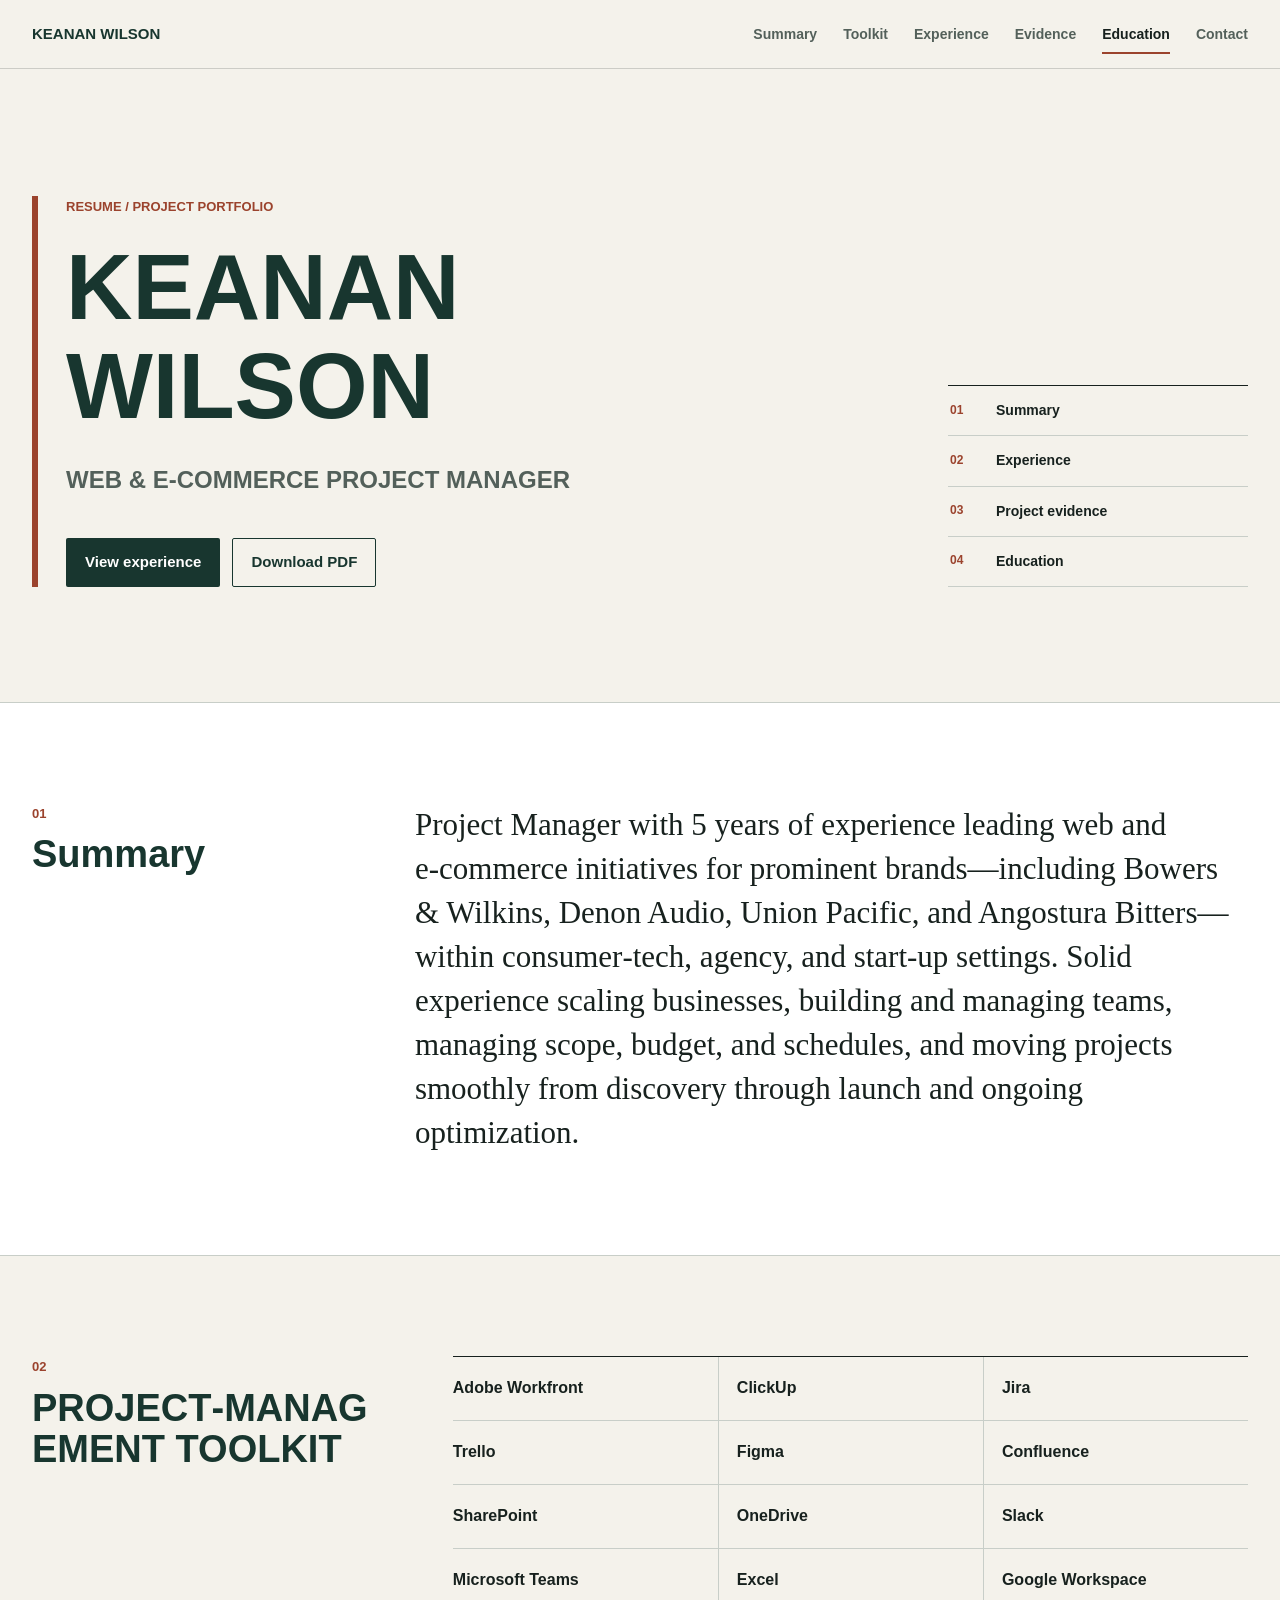
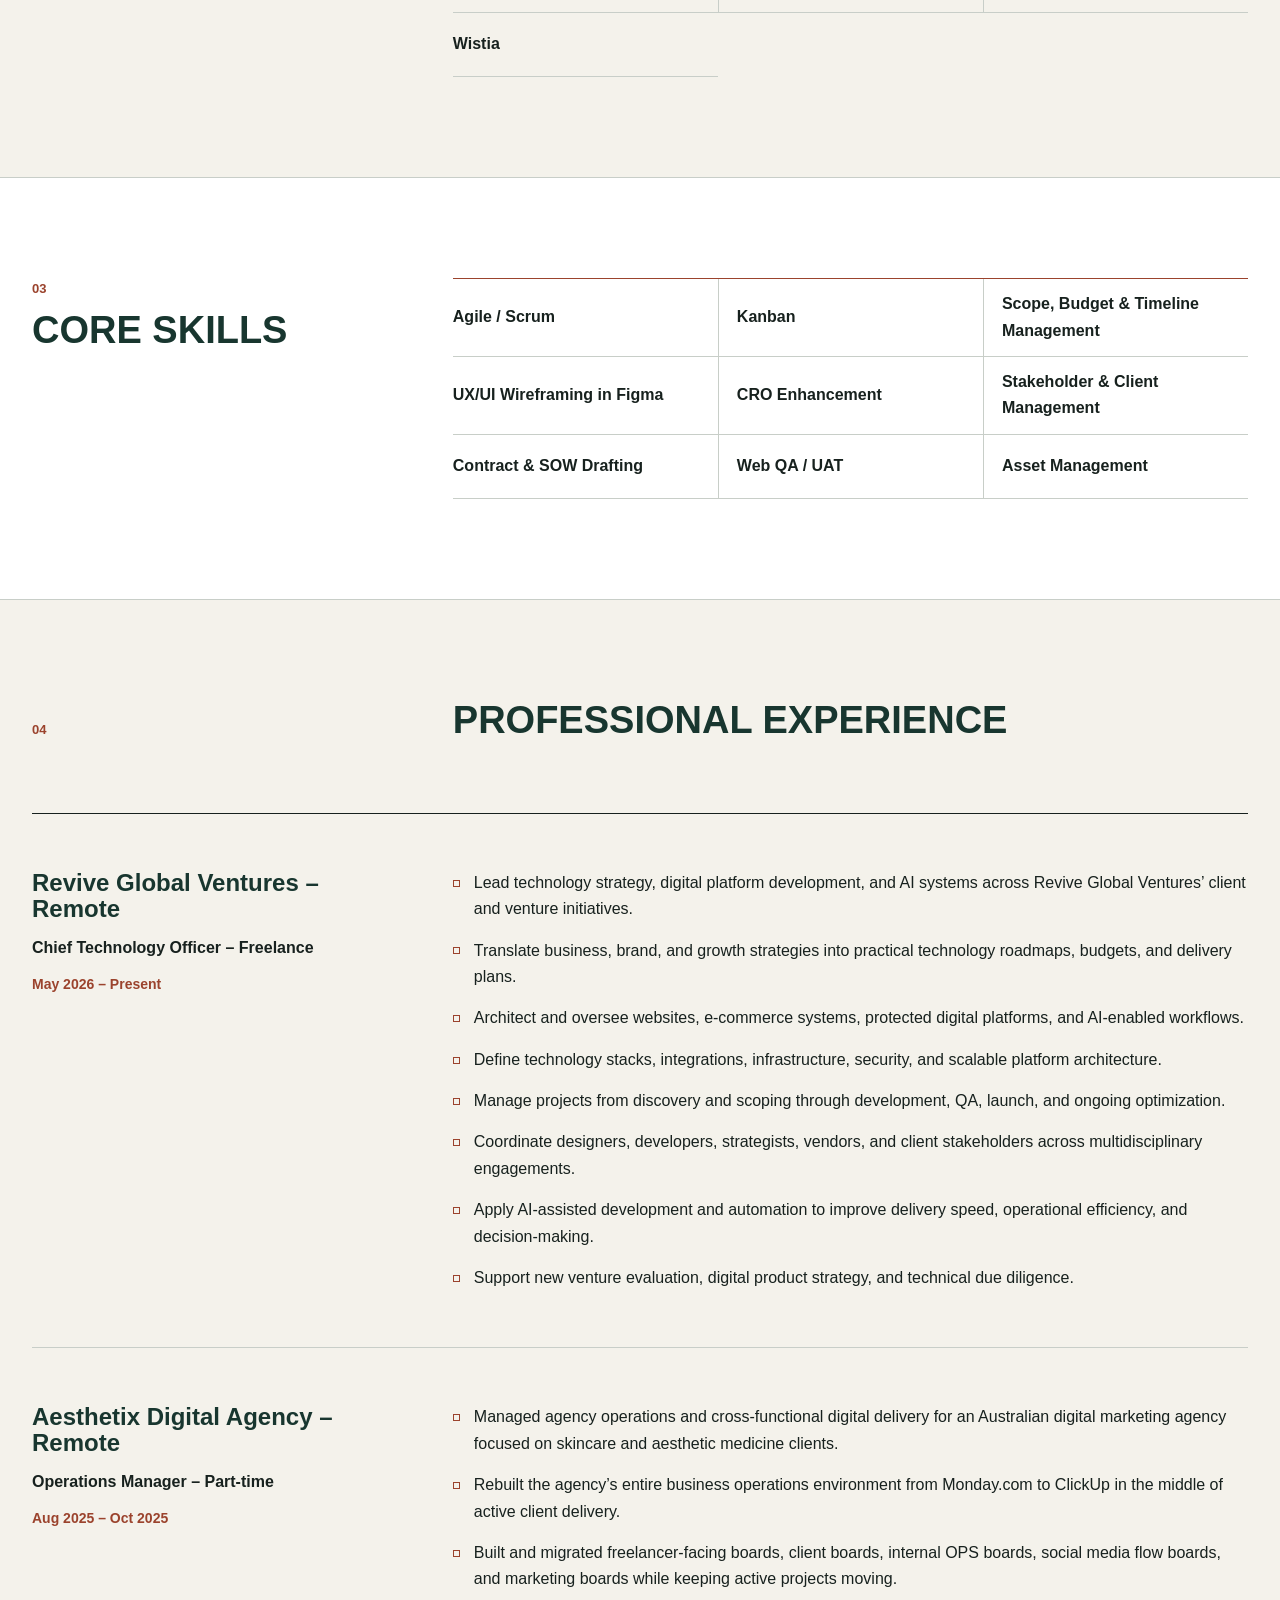
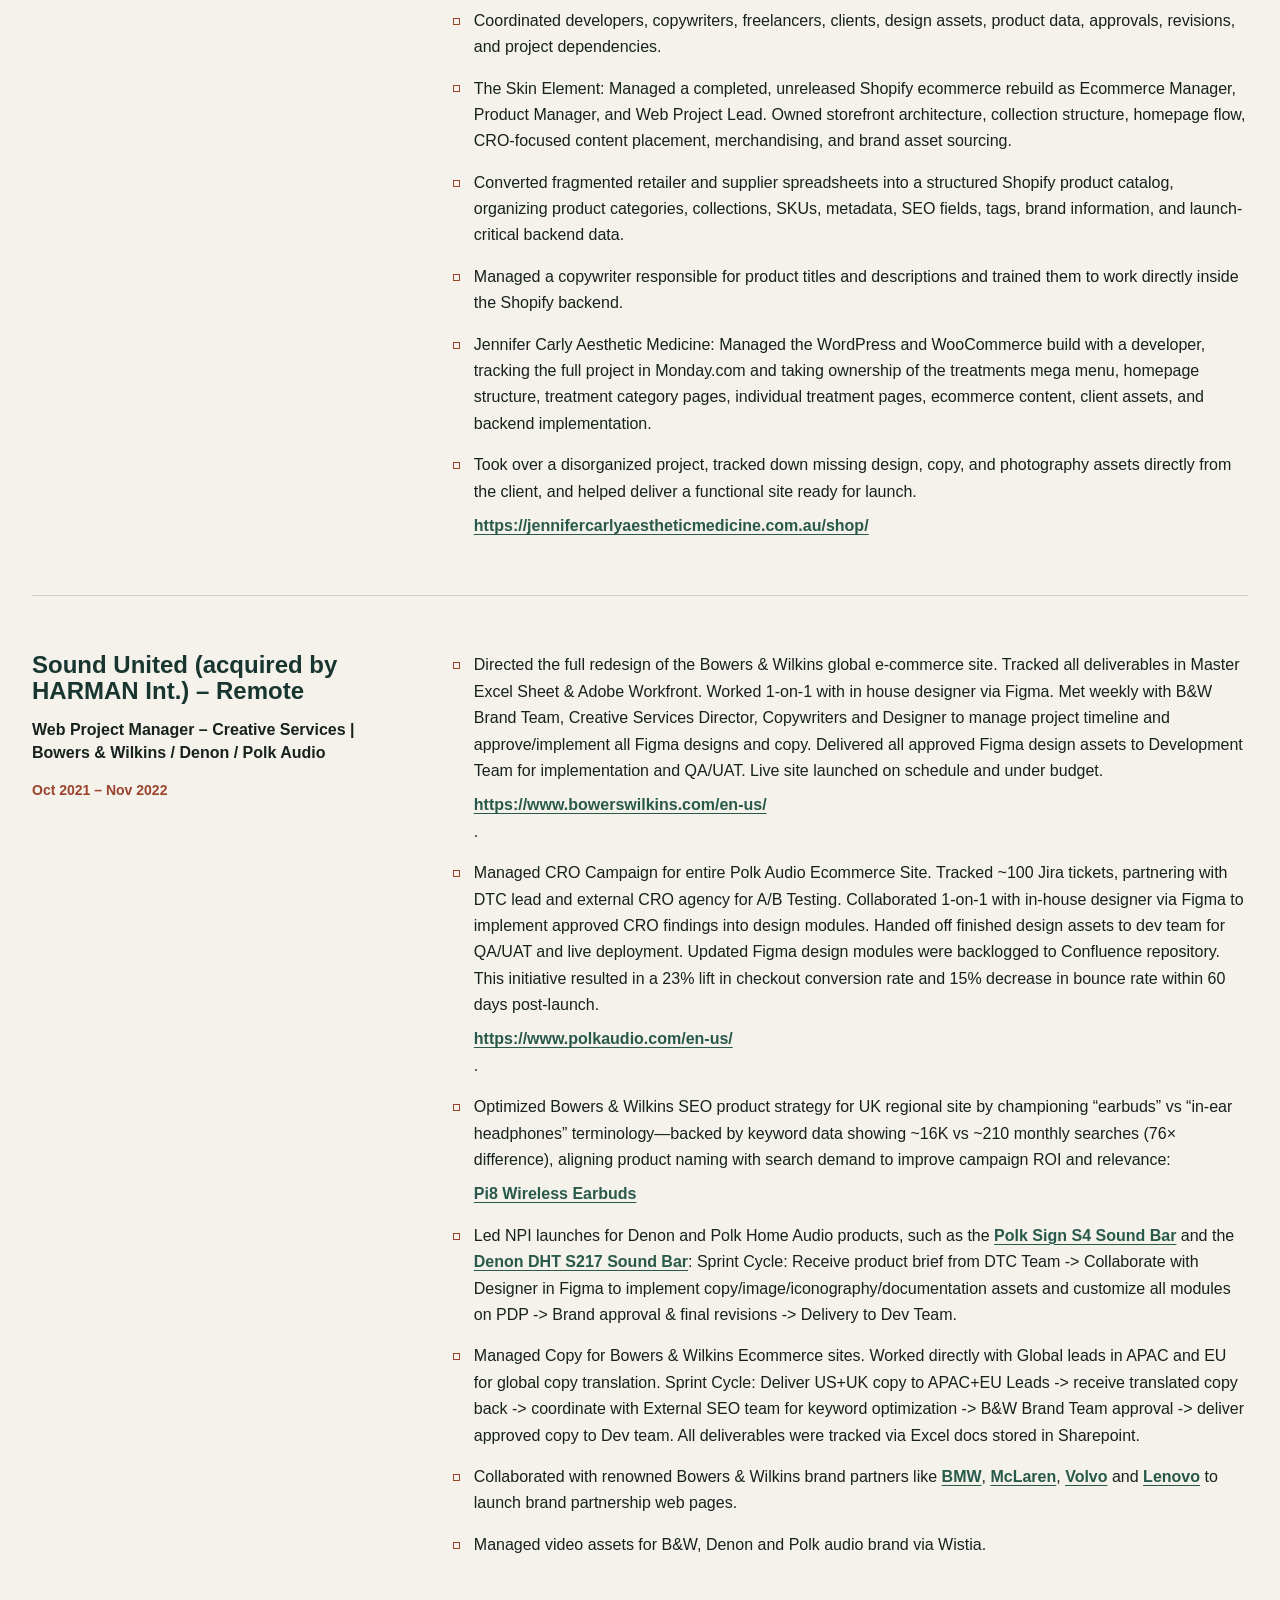
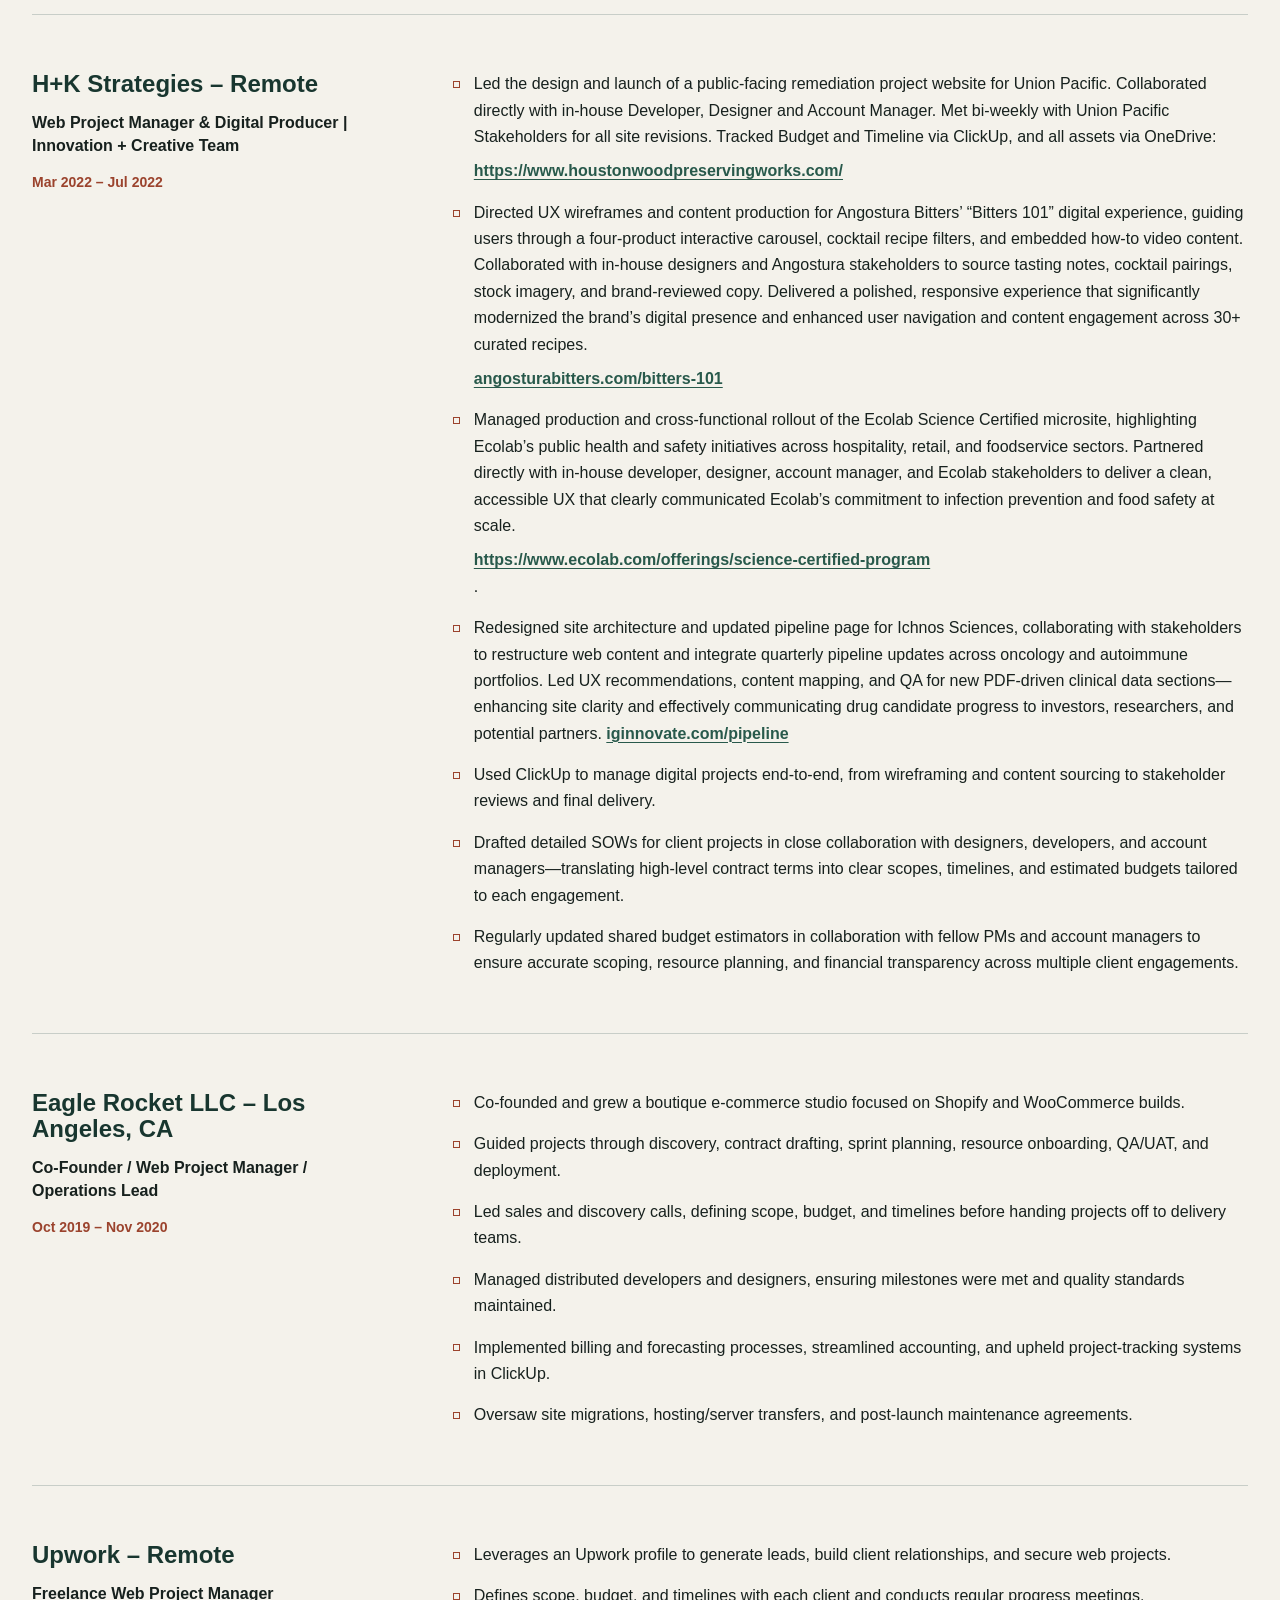
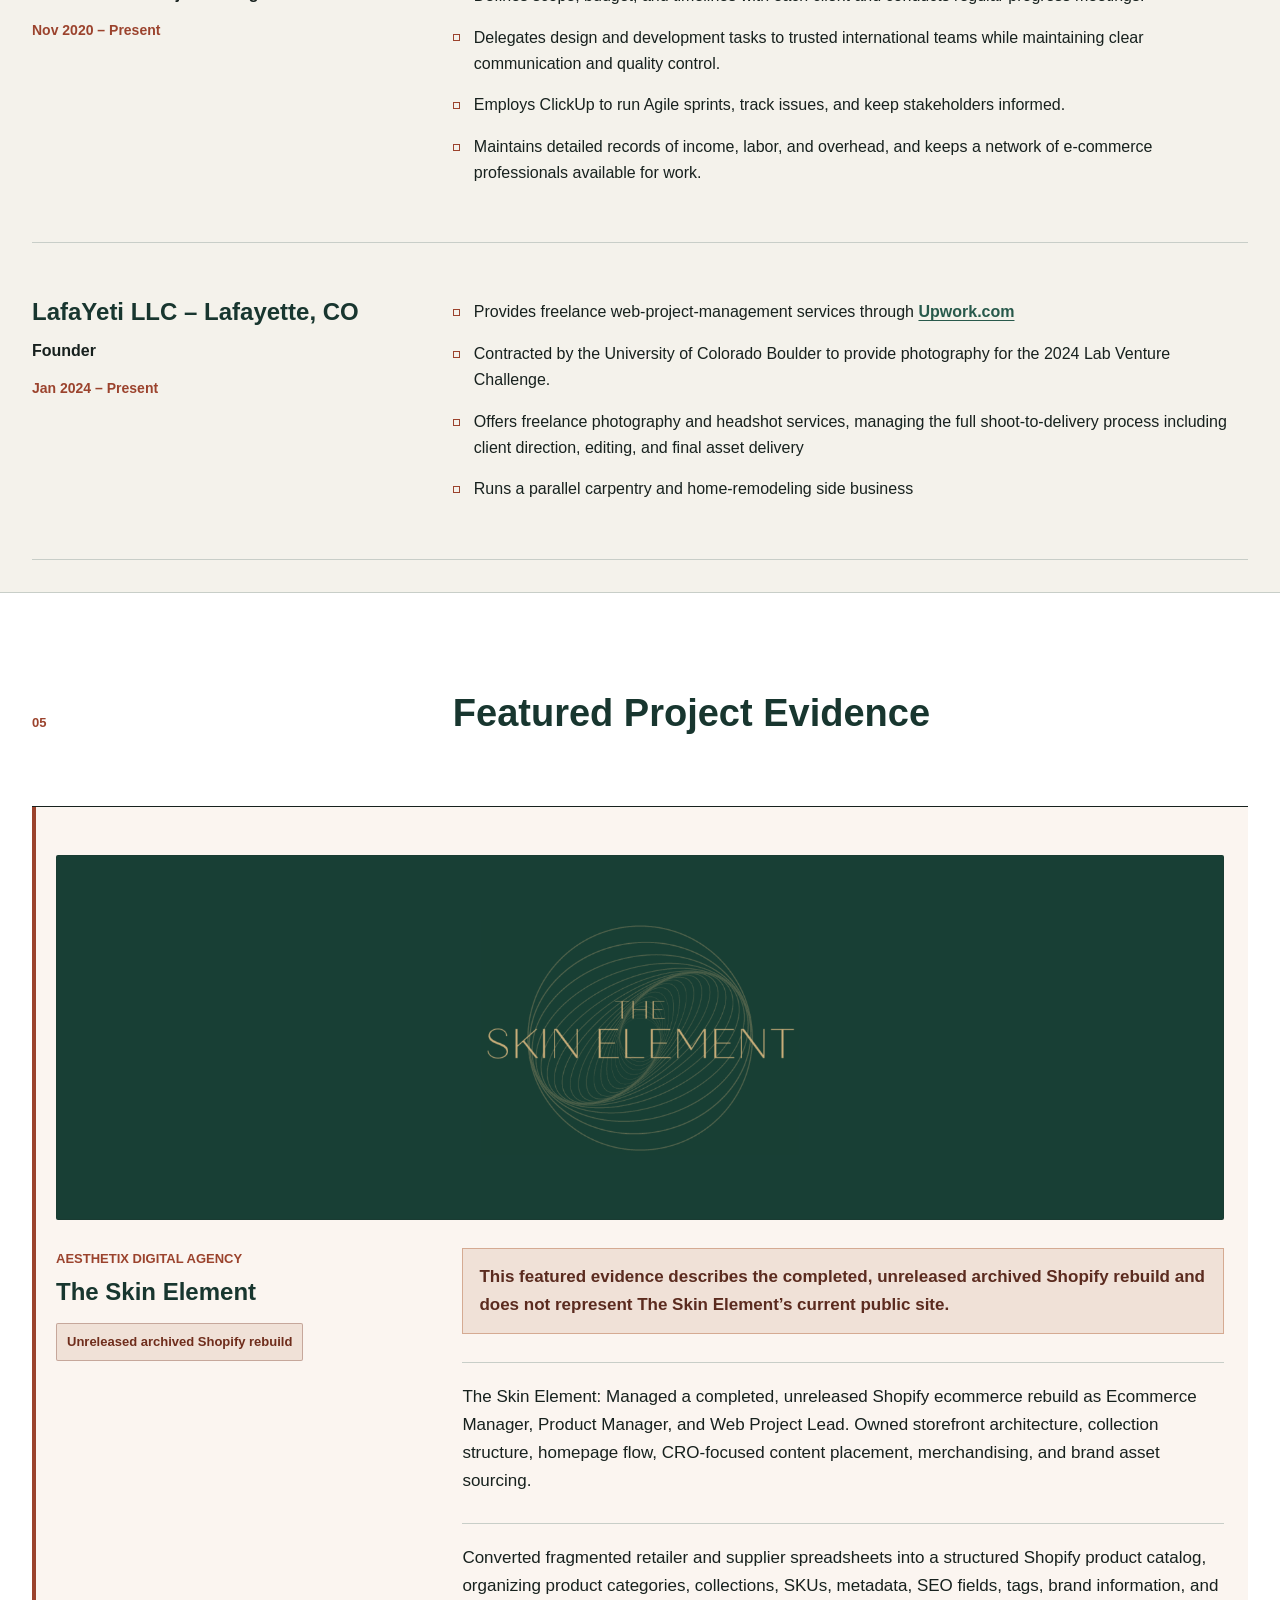
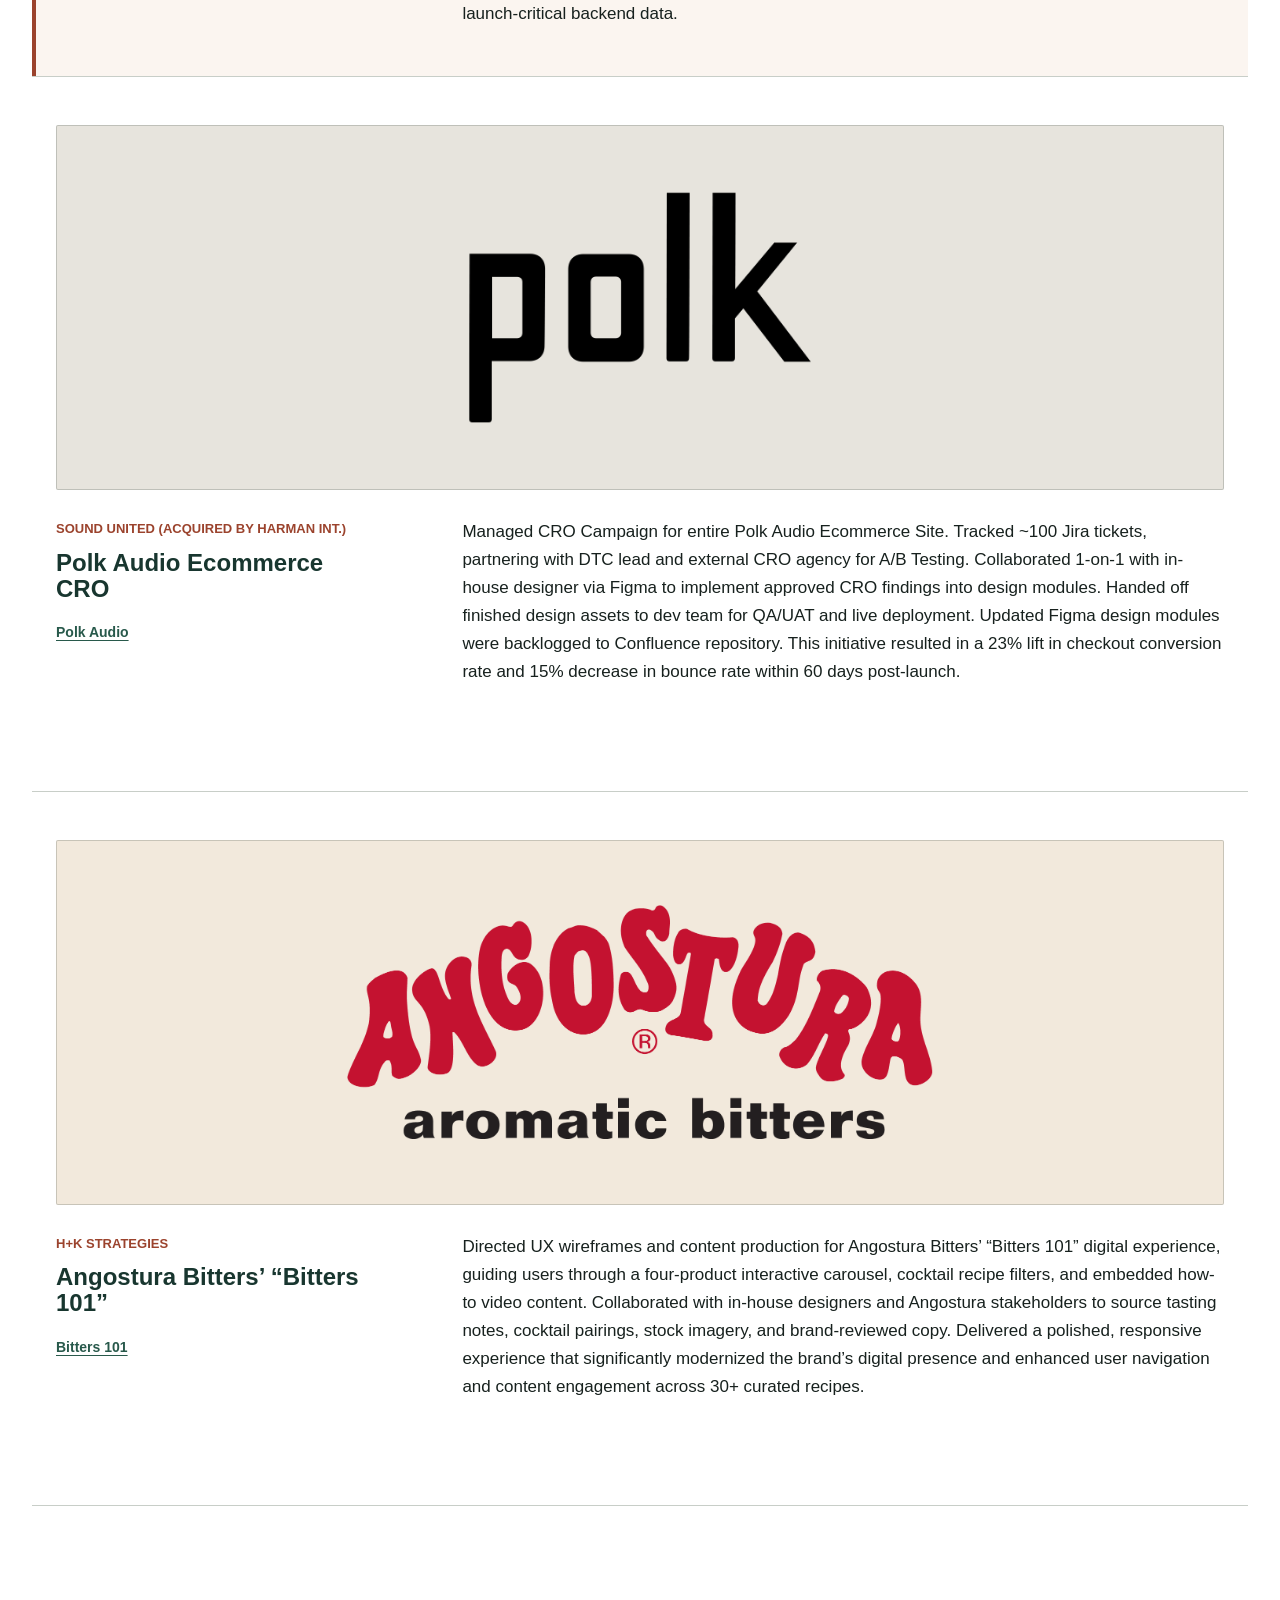
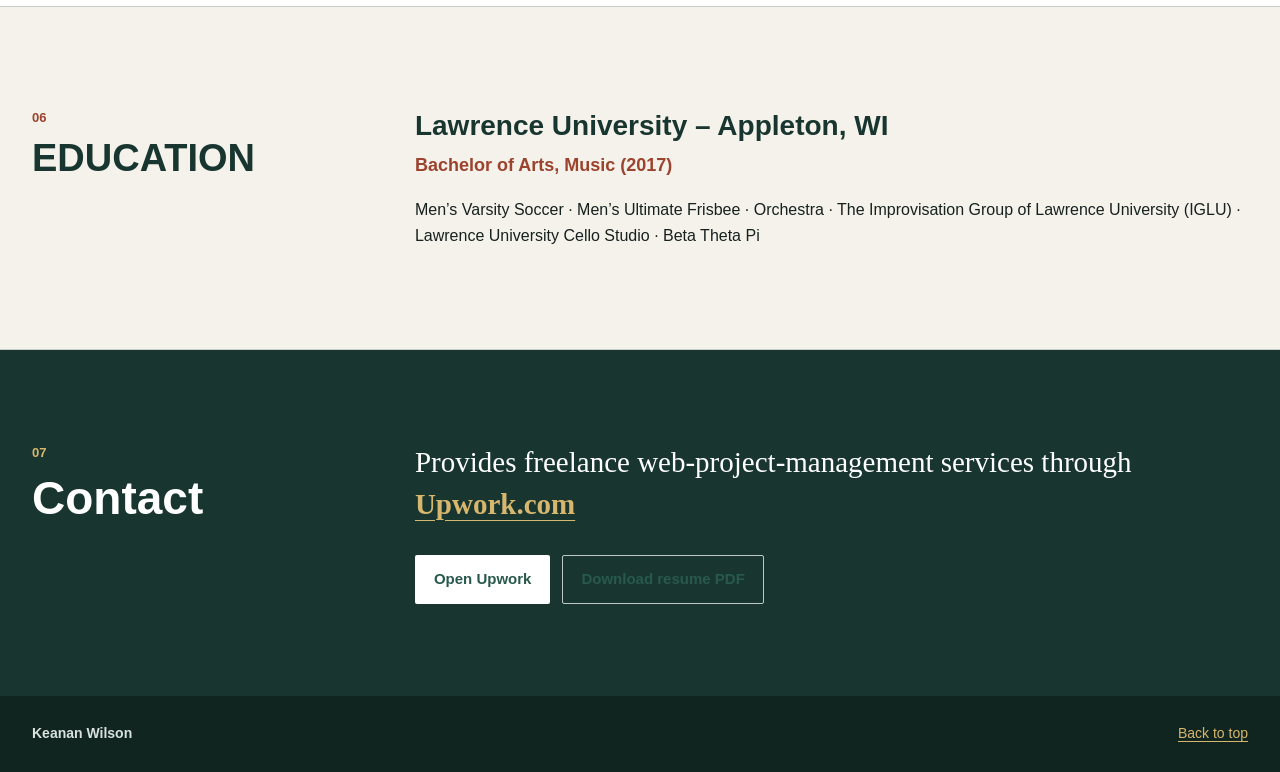
==== index.html @ 0c251099 "Add standardized project heroes" ====
<!DOCTYPE html>
<html lang="en">
  <head>
    <meta charset="utf-8">
    <meta name="viewport" content="width=device-width, initial-scale=1">
    <meta name="description" content="Keanan Wilson is a Web &amp; E-Commerce Project Manager with 5 years of experience leading web and e-commerce initiatives.">
    <meta name="author" content="Keanan Wilson">
    <meta name="theme-color" content="#18362f">
    <meta property="og:title" content="Keanan Wilson | Web &amp; E-Commerce Project Manager">
    <meta property="og:description" content="Resume and selected project evidence across web, e-commerce, digital platforms, operations, and AI systems.">
    <meta property="og:type" content="profile">
    <meta property="og:url" content="https://lafayeti-dev.github.io/keanan-wilson-resume/">
    <meta name="twitter:card" content="summary">
    <meta name="twitter:title" content="Keanan Wilson | Web &amp; E-Commerce Project Manager">
    <meta name="twitter:description" content="Resume and selected project evidence across web, e-commerce, digital platforms, operations, and AI systems.">
    <link rel="canonical" href="https://lafayeti-dev.github.io/keanan-wilson-resume/">
    <link rel="stylesheet" href="./styles.css">
    <title>Keanan Wilson | Web &amp; E-Commerce Project Manager</title>
    <script>document.documentElement.classList.add('js');</script>
  </head>
  <body>
    <a class="skip-link" href="#summary">Skip to main content</a>

    <header class="site-header" data-header>
      <div class="header-inner">
        <a class="brand" href="#top" aria-label="Keanan Wilson, back to top">Keanan Wilson</a>
        <button class="menu-toggle" type="button" aria-expanded="false" aria-controls="site-navigation">
          Menu
        </button>
        <nav class="site-nav" id="site-navigation" aria-label="Primary navigation">
          <a href="#summary">Summary</a>
          <a href="#toolkit">Toolkit</a>
          <a href="#experience">Experience</a>
          <a href="#evidence">Evidence</a>
          <a href="#education">Education</a>
          <a href="#contact">Contact</a>
        </nav>
      </div>
    </header>

    <main>
      <section class="hero" id="top" aria-labelledby="hero-title">
        <div class="hero-inner">
          <div class="hero-copy">
            <p class="eyebrow">Resume / Project Portfolio</p>
            <h1 id="hero-title">KEANAN WILSON</h1>
            <p class="hero-role">WEB &amp; E-COMMERCE PROJECT MANAGER</p>
            <div class="hero-actions">
              <a class="button button-primary" href="#experience">View experience</a>
              <a class="button button-secondary" href="./assets/resume/keanan-wilson-resume.pdf" download>Download PDF</a>
            </div>
          </div>

          <nav class="hero-index" aria-label="Resume sections">
            <a href="#summary"><span>01</span> Summary</a>
            <a href="#experience"><span>02</span> Experience</a>
            <a href="#evidence"><span>03</span> Project evidence</a>
            <a href="#education"><span>04</span> Education</a>
          </nav>
        </div>
      </section>

      <section class="section summary-section" id="summary" tabindex="-1" aria-labelledby="summary-title">
        <div class="section-inner summary-grid">
          <div class="section-heading">
            <p class="section-number">01</p>
            <h2 id="summary-title">Summary</h2>
          </div>
          <p class="summary-copy">Project Manager with 5 years of experience leading web and e‑commerce initiatives for prominent brands—including Bowers &amp; Wilkins, Denon Audio, Union Pacific, and Angostura Bitters—within consumer‑tech, agency, and start‑up settings. Solid experience scaling businesses, building and managing teams, managing scope, budget, and schedules, and moving projects smoothly from discovery through launch and ongoing optimization.</p>
        </div>
      </section>

      <section class="section toolkit-section" id="toolkit" aria-labelledby="toolkit-title">
        <div class="section-inner two-column-section">
          <div class="section-heading">
            <p class="section-number">02</p>
            <h2 id="toolkit-title">PROJECT‑MANAGEMENT TOOLKIT</h2>
          </div>
          <ul class="term-list" aria-label="Project-management toolkit">
            <li>Adobe Workfront</li>
            <li>ClickUp</li>
            <li>Jira</li>
            <li>Trello</li>
            <li>Figma</li>
            <li>Confluence</li>
            <li>SharePoint</li>
            <li>OneDrive</li>
            <li>Slack</li>
            <li>Microsoft Teams</li>
            <li>Excel</li>
            <li>Google Workspace</li>
            <li>Wistia</li>
          </ul>
        </div>
      </section>

      <section class="section skills-section" id="skills" aria-labelledby="skills-title">
        <div class="section-inner two-column-section">
          <div class="section-heading">
            <p class="section-number">03</p>
            <h2 id="skills-title">CORE SKILLS</h2>
          </div>
          <ul class="term-list term-list-accent" aria-label="Core skills">
            <li>Agile / Scrum</li>
            <li>Kanban</li>
            <li>Scope, Budget &amp; Timeline Management</li>
            <li>UX/UI Wireframing in Figma</li>
            <li>CRO Enhancement</li>
            <li>Stakeholder &amp; Client Management</li>
            <li>Contract &amp; SOW Drafting</li>
            <li>Web QA / UAT</li>
            <li>Asset Management</li>
          </ul>
        </div>
      </section>

      <section class="section experience-section" id="experience" aria-labelledby="experience-title">
        <div class="section-inner">
          <div class="section-heading section-heading-wide">
            <p class="section-number">04</p>
            <h2 id="experience-title">PROFESSIONAL EXPERIENCE</h2>
          </div>

          <div class="experience-list">
            <article class="experience-item">
              <header class="experience-meta">
                <h3>Revive Global Ventures – Remote</h3>
                <p class="role">Chief Technology Officer – Freelance</p>
                <p class="dates"><time datetime="2026-05">May 2026</time> – Present</p>
              </header>
              <ul class="responsibility-list">
                <li>Lead technology strategy, digital platform development, and AI systems across Revive Global Ventures’ client and venture initiatives.</li>
                <li>Translate business, brand, and growth strategies into practical technology roadmaps, budgets, and delivery plans.</li>
                <li>Architect and oversee websites, e-commerce systems, protected digital platforms, and AI-enabled workflows.</li>
                <li>Define technology stacks, integrations, infrastructure, security, and scalable platform architecture.</li>
                <li>Manage projects from discovery and scoping through development, QA, launch, and ongoing optimization.</li>
                <li>Coordinate designers, developers, strategists, vendors, and client stakeholders across multidisciplinary engagements.</li>
                <li>Apply AI-assisted development and automation to improve delivery speed, operational efficiency, and decision-making.</li>
                <li>Support new venture evaluation, digital product strategy, and technical due diligence.</li>
              </ul>
            </article>

            <article class="experience-item">
              <header class="experience-meta">
                <h3>Aesthetix Digital Agency – Remote</h3>
                <p class="role">Operations Manager – Part-time</p>
                <p class="dates"><time datetime="2025-08">Aug 2025</time> – <time datetime="2025-10">Oct 2025</time></p>
              </header>
              <ul class="responsibility-list">
                <li>Managed agency operations and cross-functional digital delivery for an Australian digital marketing agency focused on skincare and aesthetic medicine clients.</li>
                <li>Rebuilt the agency’s entire business operations environment from Monday.com to ClickUp in the middle of active client delivery.</li>
                <li>Built and migrated freelancer-facing boards, client boards, internal OPS boards, social media flow boards, and marketing boards while keeping active projects moving.</li>
                <li>Coordinated developers, copywriters, freelancers, clients, design assets, product data, approvals, revisions, and project dependencies.</li>
                <li>The Skin Element: Managed a completed, unreleased Shopify ecommerce rebuild as Ecommerce Manager, Product Manager, and Web Project Lead. Owned storefront architecture, collection structure, homepage flow, CRO-focused content placement, merchandising, and brand asset sourcing.</li>
                <li>Converted fragmented retailer and supplier spreadsheets into a structured Shopify product catalog, organizing product categories, collections, SKUs, metadata, SEO fields, tags, brand information, and launch-critical backend data.</li>
                <li>Managed a copywriter responsible for product titles and descriptions and trained them to work directly inside the Shopify backend.</li>
                <li>Jennifer Carly Aesthetic Medicine: Managed the WordPress and WooCommerce build with a developer, tracking the full project in Monday.com and taking ownership of the treatments mega menu, homepage structure, treatment category pages, individual treatment pages, ecommerce content, client assets, and backend implementation.</li>
                <li>
                  Took over a disorganized project, tracked down missing design, copy, and photography assets directly from the client, and helped deliver a functional site ready for launch.
                  <a class="source-link" href="https://jennifercarlyaestheticmedicine.com.au/shop/" target="_blank" rel="noopener noreferrer">https://jennifercarlyaestheticmedicine.com.au/shop/</a>
                </li>
              </ul>
            </article>

            <article class="experience-item">
              <header class="experience-meta">
                <h3>Sound United (acquired by HARMAN Int.) – Remote</h3>
                <p class="role">Web Project Manager – Creative Services | Bowers &amp; Wilkins / Denon / Polk Audio</p>
                <p class="dates"><time datetime="2021-10">Oct 2021</time> – <time datetime="2022-11">Nov 2022</time></p>
              </header>
              <ul class="responsibility-list">
                <li>
                  Directed the full redesign of the Bowers &amp; Wilkins global e‑commerce site. Tracked all deliverables in Master Excel Sheet &amp; Adobe Workfront. Worked 1-on-1 with in house designer via Figma. Met weekly with B&amp;W Brand Team, Creative Services Director, Copywriters and Designer to manage project timeline and approve/implement all Figma designs and copy. Delivered all approved Figma design assets to Development Team for implementation and QA/UAT. Live site launched on schedule and under budget.
                  <span class="link-line"><a class="source-link" href="https://www.bowerswilkins.com/en-us/" target="_blank" rel="noopener noreferrer">https://www.bowerswilkins.com/en-us/</a>.</span>
                </li>
                <li>
                  Managed CRO Campaign for entire Polk Audio Ecommerce Site. Tracked ~100 Jira tickets, partnering with DTC lead and external CRO agency for A/B Testing. Collaborated 1-on-1 with in-house designer via Figma to implement approved CRO findings into design modules. Handed off finished design assets to dev team for QA/UAT and live deployment. Updated Figma design modules were backlogged to Confluence repository. This initiative resulted in a 23% lift in checkout conversion rate and 15% decrease in bounce rate within 60 days post-launch.
                  <span class="link-line"><a class="source-link" href="https://www.polkaudio.com/en-us/" target="_blank" rel="noopener noreferrer">https://www.polkaudio.com/en-us/</a>.</span>
                </li>
                <li>
                  Optimized Bowers &amp; Wilkins SEO product strategy for UK regional site by championing “earbuds” vs “in‑ear headphones” terminology—backed by keyword data showing ~16K vs ~210 monthly searches (76× difference), aligning product naming with search demand to improve campaign ROI and relevance:
                  <span class="link-line"><a class="source-link" href="https://www.bowerswilkins.com/en-gb/product/wireless-earbuds/pi8/FP44962P.html" target="_blank" rel="noopener noreferrer">Pi8 Wireless Earbuds</a></span>
                </li>
                <li>Led NPI launches for Denon and Polk Home Audio products, such as the <a href="https://www.polkaudio.com/en-us/product/sound-bars/signa-s4/300443-new.html" target="_blank" rel="noopener noreferrer">Polk Sign S4 Sound Bar</a> and the <a href="https://www.denon.com/en-us/product/archive-sound-bars/dht-s217/300581.html" target="_blank" rel="noopener noreferrer">Denon DHT S217 Sound Bar</a>: Sprint Cycle: Receive product brief from DTC Team -&gt; Collaborate with Designer in Figma to implement copy/image/iconography/documentation assets and customize all modules on PDP -&gt; Brand approval &amp; final revisions -&gt; Delivery to Dev Team.</li>
                <li>Managed Copy for Bowers &amp; Wilkins Ecommerce sites. Worked directly with Global leads in APAC and EU for global copy translation. Sprint Cycle: Deliver US+UK copy to APAC+EU Leads -&gt; receive translated copy back -&gt; coordinate with External SEO team for keyword optimization -&gt; B&amp;W Brand Team approval -&gt; deliver approved copy to Dev team. All deliverables were tracked via Excel docs stored in Sharepoint.</li>
                <li>Collaborated with renowned Bowers &amp; Wilkins brand partners like <a href="https://www.bowerswilkins.com/en-us/about-us/collaborations/bmw.html" target="_blank" rel="noopener noreferrer">BMW</a>, <a href="https://www.bowerswilkins.com/en-us/about-us/collaborations/mclaren.html" target="_blank" rel="noopener noreferrer">McLaren</a>, <a href="https://www.bowerswilkins.com/en-us/about-us/collaborations/volvo.html" target="_blank" rel="noopener noreferrer">Volvo</a> and <a href="https://www.bowerswilkins.com/en-us/about-us/collaborations/lenovo.html" target="_blank" rel="noopener noreferrer">Lenovo</a> to launch brand partnership web pages.</li>
                <li>Managed video assets for B&amp;W, Denon and Polk audio brand via Wistia.</li>
              </ul>
            </article>

            <article class="experience-item">
              <header class="experience-meta">
                <h3>H+K Strategies – Remote</h3>
                <p class="role">Web Project Manager &amp; Digital Producer | Innovation + Creative Team</p>
                <p class="dates"><time datetime="2022-03">Mar 2022</time> – <time datetime="2022-07">Jul 2022</time></p>
              </header>
              <ul class="responsibility-list">
                <li>
                  Led the design and launch of a public-facing remediation project website for Union Pacific. Collaborated directly with in-house Developer, Designer and Account Manager. Met bi-weekly with Union Pacific Stakeholders for all site revisions. Tracked Budget and Timeline via ClickUp, and all assets via OneDrive:
                  <span class="link-line"><a class="source-link" href="https://www.houstonwoodpreservingworks.com/" target="_blank" rel="noopener noreferrer">https://www.houstonwoodpreservingworks.com/</a></span>
                </li>
                <li>
                  Directed UX wireframes and content production for Angostura Bitters’ “Bitters 101” digital experience, guiding users through a four-product interactive carousel, cocktail recipe filters, and embedded how-to video content. Collaborated with in-house designers and Angostura stakeholders to source tasting notes, cocktail pairings, stock imagery, and brand-reviewed copy. Delivered a polished, responsive experience that significantly modernized the brand’s digital presence and enhanced user navigation and content engagement across 30+ curated recipes.
                  <span class="link-line"><a class="source-link" href="https://angosturabitters.com/bitters-101" target="_blank" rel="noopener noreferrer">angosturabitters.com/bitters-101</a></span>
                </li>
                <li>
                  Managed production and cross-functional rollout of the Ecolab Science Certified microsite, highlighting Ecolab’s public health and safety initiatives across hospitality, retail, and foodservice sectors. Partnered directly with in-house developer, designer, account manager, and Ecolab stakeholders to deliver a clean, accessible UX that clearly communicated Ecolab’s commitment to infection prevention and food safety at scale.
                  <span class="link-line"><a class="source-link" href="https://www.ecolab.com/offerings/science-certified-program" target="_blank" rel="noopener noreferrer">https://www.ecolab.com/offerings/science-certified-program</a>.</span>
                </li>
                <li>Redesigned site architecture and updated pipeline page for Ichnos Sciences, collaborating with stakeholders to restructure web content and integrate quarterly pipeline updates across oncology and autoimmune portfolios. Led UX recommendations, content mapping, and QA for new PDF-driven clinical data sections—enhancing site clarity and effectively communicating drug candidate progress to investors, researchers, and potential partners. <a href="https://iginnovate.com/pipeline" target="_blank" rel="noopener noreferrer">iginnovate.com/pipeline</a></li>
                <li>Used ClickUp to manage digital projects end-to-end, from wireframing and content sourcing to stakeholder reviews and final delivery.</li>
                <li>Drafted detailed SOWs for client projects in close collaboration with designers, developers, and account managers—translating high-level contract terms into clear scopes, timelines, and estimated budgets tailored to each engagement.</li>
                <li>Regularly updated shared budget estimators in collaboration with fellow PMs and account managers to ensure accurate scoping, resource planning, and financial transparency across multiple client engagements.</li>
              </ul>
            </article>

            <article class="experience-item">
              <header class="experience-meta">
                <h3>Eagle Rocket LLC – Los Angeles, CA</h3>
                <p class="role">Co‑Founder / Web Project Manager / Operations Lead</p>
                <p class="dates"><time datetime="2019-10">Oct 2019</time> – <time datetime="2020-11">Nov 2020</time></p>
              </header>
              <ul class="responsibility-list">
                <li>Co‑founded and grew a boutique e‑commerce studio focused on Shopify and WooCommerce builds.</li>
                <li>Guided projects through discovery, contract drafting, sprint planning, resource onboarding, QA/UAT, and deployment.</li>
                <li>Led sales and discovery calls, defining scope, budget, and timelines before handing projects off to delivery teams.</li>
                <li>Managed distributed developers and designers, ensuring milestones were met and quality standards maintained.</li>
                <li>Implemented billing and forecasting processes, streamlined accounting, and upheld project‑tracking systems in ClickUp.</li>
                <li>Oversaw site migrations, hosting/server transfers, and post‑launch maintenance agreements.</li>
              </ul>
            </article>

            <article class="experience-item">
              <header class="experience-meta">
                <h3>Upwork – Remote</h3>
                <p class="role">Freelance Web Project Manager</p>
                <p class="dates"><time datetime="2020-11">Nov 2020</time> – Present</p>
              </header>
              <ul class="responsibility-list">
                <li>Leverages an Upwork profile to generate leads, build client relationships, and secure web projects.</li>
                <li>Defines scope, budget, and timelines with each client and conducts regular progress meetings.</li>
                <li>Delegates design and development tasks to trusted international teams while maintaining clear communication and quality control.</li>
                <li>Employs ClickUp to run Agile sprints, track issues, and keep stakeholders informed.</li>
                <li>Maintains detailed records of income, labor, and overhead, and keeps a network of e‑commerce professionals available for work.</li>
              </ul>
            </article>

            <article class="experience-item">
              <header class="experience-meta">
                <h3>LafaYeti LLC – Lafayette, CO</h3>
                <p class="role">Founder</p>
                <p class="dates"><time datetime="2024-01">Jan 2024</time> – Present</p>
              </header>
              <ul class="responsibility-list">
                <li>Provides freelance web‑project‑management services through <a href="https://www.upwork.com/" target="_blank" rel="noopener noreferrer">Upwork.com</a></li>
                <li>Contracted by the University of Colorado Boulder to provide photography for the 2024 Lab Venture Challenge.</li>
                <li>Offers freelance photography and headshot services, managing the full shoot-to-delivery process including client direction, editing, and final asset delivery</li>
                <li>Runs a parallel carpentry and home‑remodeling side business</li>
              </ul>
            </article>
          </div>
        </div>
      </section>

      <section class="section evidence-section" id="evidence" aria-labelledby="evidence-title">
        <div class="section-inner">
          <div class="section-heading section-heading-wide">
            <p class="section-number">05</p>
            <h2 id="evidence-title">Featured Project Evidence</h2>
          </div>

          <div class="evidence-list">
            <article class="evidence-item evidence-item-archived" id="project-skin-element">
              <div class="project-hero project-hero-skin" aria-hidden="true">
                <img class="project-logo" src="./assets/projects/skin-element/the-skin-element-logo.png" alt="" width="480" height="355" decoding="async">
              </div>
              <header class="evidence-header">
                <div>
                  <p class="evidence-context">Aesthetix Digital Agency</p>
                  <h3>The Skin Element</h3>
                </div>
                <p class="status-label">Unreleased archived Shopify rebuild</p>
              </header>
              <p class="archive-notice">This featured evidence describes the completed, unreleased archived Shopify rebuild and does not represent The Skin Element’s current public site.</p>
              <p>The Skin Element: Managed a completed, unreleased Shopify ecommerce rebuild as Ecommerce Manager, Product Manager, and Web Project Lead. Owned storefront architecture, collection structure, homepage flow, CRO-focused content placement, merchandising, and brand asset sourcing.</p>
              <p>Converted fragmented retailer and supplier spreadsheets into a structured Shopify product catalog, organizing product categories, collections, SKUs, metadata, SEO fields, tags, brand information, and launch-critical backend data.</p>
            </article>

            <article class="evidence-item" id="project-polk-audio">
              <div class="project-hero project-hero-polk" aria-hidden="true">
                <img class="project-logo" src="./assets/projects/sound-united/polk-audio-logo.png" alt="" width="3840" height="2160" decoding="async">
              </div>
              <header class="evidence-header">
                <div>
                  <p class="evidence-context">Sound United (acquired by HARMAN Int.)</p>
                  <h3>Polk Audio Ecommerce CRO</h3>
                </div>
                <a class="text-link" href="https://www.polkaudio.com/en-us/" target="_blank" rel="noopener noreferrer">Polk Audio</a>
              </header>
              <p>Managed CRO Campaign for entire Polk Audio Ecommerce Site. Tracked ~100 Jira tickets, partnering with DTC lead and external CRO agency for A/B Testing. Collaborated 1-on-1 with in-house designer via Figma to implement approved CRO findings into design modules. Handed off finished design assets to dev team for QA/UAT and live deployment. Updated Figma design modules were backlogged to Confluence repository. This initiative resulted in a 23% lift in checkout conversion rate and 15% decrease in bounce rate within 60 days post-launch.</p>
            </article>

            <article class="evidence-item" id="project-angostura-bitters">
              <div class="project-hero project-hero-angostura" aria-hidden="true">
                <img class="project-logo" src="./assets/projects/hk-strategies/angostura-aromatic-bitters-logo.png" alt="" width="1492" height="599" decoding="async">
              </div>
              <header class="evidence-header">
                <div>
                  <p class="evidence-context">H+K Strategies</p>
                  <h3>Angostura Bitters’ “Bitters 101”</h3>
                </div>
                <a class="text-link" href="https://angosturabitters.com/bitters-101" target="_blank" rel="noopener noreferrer">Bitters 101</a>
              </header>
              <p>Directed UX wireframes and content production for Angostura Bitters’ “Bitters 101” digital experience, guiding users through a four-product interactive carousel, cocktail recipe filters, and embedded how-to video content. Collaborated with in-house designers and Angostura stakeholders to source tasting notes, cocktail pairings, stock imagery, and brand-reviewed copy. Delivered a polished, responsive experience that significantly modernized the brand’s digital presence and enhanced user navigation and content engagement across 30+ curated recipes.</p>
            </article>
          </div>
        </div>
      </section>

      <section class="section education-section" id="education" aria-labelledby="education-title">
        <div class="section-inner education-grid">
          <div class="section-heading">
            <p class="section-number">06</p>
            <h2 id="education-title">EDUCATION</h2>
          </div>
          <div class="education-detail">
            <h3>Lawrence University – Appleton, WI</h3>
            <p class="degree">Bachelor of Arts, Music (2017)</p>
            <p>Men’s Varsity Soccer · Men’s Ultimate Frisbee · Orchestra · The Improvisation Group of Lawrence University (IGLU) · Lawrence University Cello Studio · Beta Theta Pi</p>
          </div>
        </div>
      </section>

      <section class="contact-section" id="contact" aria-labelledby="contact-title">
        <div class="section-inner contact-grid">
          <div>
            <p class="section-number section-number-light">07</p>
            <h2 id="contact-title">Contact</h2>
          </div>
          <div class="contact-detail">
            <p>Provides freelance web‑project‑management services through <a href="https://www.upwork.com/" target="_blank" rel="noopener noreferrer">Upwork.com</a></p>
            <div class="contact-actions">
              <a class="button button-light" href="https://www.upwork.com/" target="_blank" rel="noopener noreferrer">Open Upwork</a>
              <a class="button button-outline-light" href="./assets/resume/keanan-wilson-resume.pdf" download>Download resume PDF</a>
            </div>
          </div>
        </div>
      </section>
    </main>

    <footer class="site-footer">
      <div class="footer-inner">
        <p>Keanan Wilson</p>
        <a href="#top">Back to top</a>
      </div>
    </footer>

    <script src="./script.js" defer></script>
  </body>
</html>
---- styles.css ----
:root {
  color-scheme: light;
  --paper: #f4f2eb;
  --surface: #ffffff;
  --ink: #17211e;
  --muted: #53605a;
  --line: #c8cec8;
  --forest: #18362f;
  --forest-light: #28594b;
  --rust: #9b432d;
  --rust-soft: #f0e1d7;
  --gold: #d7b66e;
  --focus: #d97706;
  --max-width: 1240px;
  --header-height: 68px;
}

*,
*::before,
*::after {
  box-sizing: border-box;
}

html {
  scroll-behavior: smooth;
  scroll-padding-top: calc(var(--header-height) + 24px);
}

body {
  min-width: 320px;
  margin: 0;
  overflow-wrap: break-word;
  color: var(--ink);
  background: var(--paper);
  font-family: "Avenir Next", "Segoe UI", Helvetica, Arial, sans-serif;
  font-size: 16px;
  line-height: 1.65;
  text-rendering: optimizeLegibility;
  -webkit-font-smoothing: antialiased;
}

button,
a {
  font: inherit;
}

a {
  color: inherit;
  text-decoration-thickness: 1px;
  text-underline-offset: 0.2em;
}

a:hover {
  text-decoration-thickness: 2px;
}

:focus-visible {
  outline: 3px solid var(--focus);
  outline-offset: 4px;
}

::selection {
  color: var(--surface);
  background: var(--rust);
}

h1,
h2,
h3,
p,
ul {
  margin-top: 0;
}

h1,
h2,
h3 {
  line-height: 1.08;
}

.skip-link {
  position: fixed;
  z-index: 100;
  top: 12px;
  left: 12px;
  padding: 10px 14px;
  color: var(--surface);
  background: var(--forest);
  transform: translateY(-160%);
}

.skip-link:focus {
  transform: translateY(0);
}

.site-header {
  position: sticky;
  z-index: 50;
  top: 0;
  min-height: var(--header-height);
  border-bottom: 1px solid rgba(23, 33, 30, 0.18);
  background: rgba(244, 242, 235, 0.96);
}

.header-inner,
.hero-inner,
.section-inner,
.footer-inner {
  width: min(100% - 64px, var(--max-width));
  margin-inline: auto;
}

.header-inner {
  min-height: var(--header-height);
  display: flex;
  align-items: center;
  justify-content: space-between;
  gap: 32px;
}

.brand {
  flex: 0 0 auto;
  color: var(--forest);
  font-size: 15px;
  font-weight: 750;
  text-decoration: none;
  text-transform: uppercase;
}

.menu-toggle {
  display: none;
  min-width: 68px;
  min-height: 40px;
  border: 1px solid var(--forest);
  border-radius: 2px;
  color: var(--forest);
  background: transparent;
  font-size: 14px;
  font-weight: 700;
  cursor: pointer;
}

.site-nav {
  display: flex;
  align-items: center;
  justify-content: flex-end;
  gap: 26px;
}

.site-nav a {
  position: relative;
  padding: 22px 0 20px;
  color: var(--muted);
  font-size: 14px;
  font-weight: 650;
  text-decoration: none;
}

.site-nav a::after {
  position: absolute;
  right: 0;
  bottom: 13px;
  left: 0;
  height: 2px;
  background: var(--rust);
  content: "";
  opacity: 0;
  transform: scaleX(0.35);
  transition: opacity 160ms ease, transform 160ms ease;
}

.site-nav a:hover,
.site-nav a[aria-current="location"] {
  color: var(--ink);
}

.site-nav a:hover::after,
.site-nav a[aria-current="location"]::after {
  opacity: 1;
  transform: scaleX(1);
}

.hero {
  min-height: calc(78svh - var(--header-height));
  display: flex;
  align-items: center;
  border-bottom: 1px solid var(--line);
  background: var(--paper);
}

.hero-inner {
  display: grid;
  grid-template-columns: minmax(0, 1fr) minmax(240px, 300px);
  gap: 96px;
  align-items: end;
  padding-block: 104px 92px;
}

.hero-copy {
  padding-left: 28px;
  border-left: 6px solid var(--rust);
}

.eyebrow,
.section-number,
.evidence-context {
  margin-bottom: 20px;
  color: var(--rust);
  font-size: 13px;
  font-weight: 750;
  text-transform: uppercase;
}

.hero h1 {
  max-width: 820px;
  margin-bottom: 24px;
  color: var(--forest);
  font-size: 92px;
  font-weight: 760;
}

.hero-role {
  max-width: 760px;
  margin-bottom: 38px;
  color: var(--muted);
  font-size: 24px;
  font-weight: 650;
}

.hero-actions,
.contact-actions {
  display: flex;
  flex-wrap: wrap;
  gap: 12px;
}

.button {
  min-height: 48px;
  display: inline-flex;
  align-items: center;
  justify-content: center;
  padding: 11px 18px;
  border: 1px solid transparent;
  border-radius: 2px;
  font-size: 15px;
  font-weight: 720;
  text-decoration: none;
  transition: color 160ms ease, background-color 160ms ease, border-color 160ms ease;
}

.button-primary {
  color: var(--surface);
  background: var(--forest);
}

.button-primary:hover {
  background: var(--forest-light);
}

.button-secondary {
  border-color: var(--forest);
  color: var(--forest);
  background: transparent;
}

.button-secondary:hover {
  color: var(--surface);
  background: var(--forest);
}

.hero-index {
  border-top: 1px solid var(--ink);
}

.hero-index a {
  display: grid;
  grid-template-columns: 34px 1fr;
  gap: 12px;
  align-items: center;
  padding: 13px 2px;
  border-bottom: 1px solid var(--line);
  color: var(--ink);
  font-size: 14px;
  font-weight: 650;
  text-decoration: none;
}

.hero-index a:hover {
  color: var(--rust);
}

.hero-index span {
  color: var(--rust);
  font-size: 12px;
}

.section {
  padding-block: 100px;
  border-bottom: 1px solid var(--line);
}

.section-heading h2,
.contact-section h2 {
  margin-bottom: 0;
  color: var(--forest);
  font-size: 38px;
  font-weight: 720;
}

.section-number {
  margin-bottom: 10px;
}

.summary-section {
  background: var(--surface);
}

.summary-grid,
.education-grid,
.contact-grid {
  display: grid;
  grid-template-columns: minmax(190px, 0.8fr) minmax(0, 2.2fr);
  gap: 80px;
}

.summary-grid > *,
.education-grid > *,
.contact-grid > *,
.two-column-section > *,
.section-heading-wide > *,
.experience-item > *,
.evidence-item > * {
  min-width: 0;
}

.summary-copy {
  max-width: 900px;
  margin-bottom: 0;
  color: var(--ink);
  font-family: Georgia, "Times New Roman", serif;
  font-size: 31px;
  line-height: 1.42;
}

.two-column-section {
  display: grid;
  grid-template-columns: minmax(240px, 0.9fr) minmax(0, 2.1fr);
  gap: 80px;
}

.skills-section {
  background: var(--surface);
}

.term-list {
  display: grid;
  grid-template-columns: repeat(3, minmax(0, 1fr));
  margin-bottom: 0;
  padding: 0;
  border-top: 1px solid var(--ink);
  list-style: none;
}

.term-list li {
  min-height: 64px;
  display: flex;
  align-items: center;
  padding: 12px 18px 12px 0;
  border-bottom: 1px solid var(--line);
  color: var(--ink);
  font-size: 16px;
  font-weight: 620;
}

.term-list li:nth-child(3n + 2),
.term-list li:nth-child(3n + 3) {
  padding-left: 18px;
  border-left: 1px solid var(--line);
}

.term-list-accent {
  border-top-color: var(--rust);
}

.experience-section {
  padding-bottom: 32px;
  background: var(--paper);
}

.section-heading-wide {
  display: grid;
  grid-template-columns: minmax(240px, 0.9fr) minmax(0, 2.1fr);
  gap: 80px;
  align-items: end;
  margin-bottom: 72px;
}

.section-heading-wide .section-number {
  margin-bottom: 0;
}

.experience-list {
  border-top: 1px solid var(--ink);
}

.experience-item {
  display: grid;
  grid-template-columns: minmax(260px, 0.9fr) minmax(0, 2.1fr);
  gap: 80px;
  padding-block: 56px;
  border-bottom: 1px solid var(--line);
}

.experience-meta {
  align-self: start;
}

.experience-meta h3,
.evidence-header h3,
.education-detail h3 {
  margin-bottom: 14px;
  color: var(--forest);
  font-size: 24px;
  font-weight: 720;
}

.role {
  margin-bottom: 14px;
  color: var(--ink);
  font-weight: 700;
  line-height: 1.45;
}

.dates {
  margin-bottom: 0;
  color: var(--rust);
  font-size: 14px;
  font-weight: 650;
}

.responsibility-list {
  margin-bottom: 0;
  padding: 0;
  list-style: none;
}

.responsibility-list li {
  position: relative;
  padding-left: 21px;
}

.responsibility-list li + li {
  margin-top: 15px;
}

.responsibility-list li::before {
  position: absolute;
  top: 0.62em;
  left: 0;
  width: 7px;
  height: 7px;
  border: 1px solid var(--rust);
  background: transparent;
  content: "";
}

.responsibility-list a,
.contact-detail a,
.evidence-item a {
  color: var(--forest-light);
  font-weight: 650;
}

.link-line,
.source-link {
  display: block;
  margin-top: 8px;
}

.source-link {
  overflow-wrap: anywhere;
}

.evidence-section {
  background: var(--surface);
}

.evidence-list {
  border-top: 1px solid var(--ink);
}

.evidence-item {
  display: grid;
  grid-template-columns: minmax(280px, 0.9fr) minmax(0, 2.1fr);
  gap: 28px 80px;
  padding: 48px 24px;
  border-bottom: 1px solid var(--line);
}

.project-hero {
  grid-column: 1 / -1;
  grid-row: 1;
  aspect-ratio: 16 / 5;
  display: flex;
  align-items: center;
  justify-content: center;
  overflow: hidden;
  padding: clamp(28px, 5vw, 64px);
  border: 1px solid rgba(33, 45, 40, 0.2);
  border-radius: 2px;
}

.project-hero-skin {
  background: #183f35;
}

.project-hero-polk {
  background: #e7e4dd;
}

.project-hero-angostura {
  background: #f2e9dc;
}

.project-logo {
  width: auto;
  height: auto;
  display: block;
  max-width: min(62%, 680px);
  max-height: 100%;
}

.evidence-header {
  grid-column: 1;
  grid-row: 2 / span 3;
  align-self: start;
}

.evidence-context {
  margin-bottom: 10px;
}

.evidence-header h3 {
  margin-bottom: 18px;
}

.status-label {
  display: inline-block;
  margin-bottom: 0;
  padding: 7px 10px;
  border: 1px solid rgba(111, 45, 28, 0.32);
  border-radius: 2px;
  color: #6f2d1c;
  background: var(--rust-soft);
  font-size: 13px;
  font-weight: 750;
}

.evidence-item > p {
  grid-column: 2;
  margin-bottom: 0;
  font-size: 17px;
}

.evidence-item > p + p {
  padding-top: 20px;
  border-top: 1px solid var(--line);
}

.evidence-item-archived {
  margin: 0;
  background: #fbf5f0;
  box-shadow: inset 4px 0 0 var(--rust);
}

.archive-notice {
  padding: 14px 16px;
  border: 1px solid #d5aa92;
  color: #5b2b1f;
  background: var(--rust-soft);
  font-weight: 650;
}

.text-link {
  font-size: 14px;
}

.education-section {
  background: var(--paper);
}

.education-detail {
  padding-top: 4px;
}

.education-detail h3 {
  margin-bottom: 10px;
  font-size: 28px;
}

.degree {
  margin-bottom: 16px;
  color: var(--rust);
  font-size: 18px;
  font-weight: 700;
}

.education-detail p:last-child {
  max-width: 860px;
  margin-bottom: 0;
}

.contact-section {
  padding-block: 92px;
  color: var(--surface);
  background: var(--forest);
}

.contact-section h2 {
  color: var(--surface);
  font-size: 46px;
}

.section-number-light {
  color: var(--gold);
}

.contact-detail > p {
  max-width: 820px;
  margin-bottom: 30px;
  font-family: Georgia, "Times New Roman", serif;
  font-size: 29px;
  line-height: 1.42;
}

.contact-detail > p a {
  color: var(--gold);
}

.button-light {
  color: var(--forest);
  background: var(--surface);
}

.button-light:hover {
  background: var(--gold);
}

.button-outline-light {
  border-color: rgba(255, 255, 255, 0.72);
  color: var(--surface);
}

.button-outline-light:hover {
  border-color: var(--surface);
  color: var(--forest);
  background: var(--surface);
}

.site-footer {
  color: var(--surface);
  background: #10251f;
}

.footer-inner {
  min-height: 76px;
  display: flex;
  align-items: center;
  justify-content: space-between;
  gap: 24px;
}

.footer-inner p {
  margin-bottom: 0;
  color: #d9e2de;
  font-size: 14px;
  font-weight: 700;
}

.footer-inner a {
  color: var(--gold);
  font-size: 14px;
}

@media (max-width: 1040px) {
  .header-inner,
  .hero-inner,
  .section-inner,
  .footer-inner {
    width: min(100% - 48px, var(--max-width));
  }

  .site-nav {
    gap: 18px;
  }

  .hero-inner {
    gap: 54px;
  }

  .hero h1 {
    font-size: 72px;
  }

  .summary-grid,
  .education-grid,
  .contact-grid,
  .two-column-section,
  .section-heading-wide,
  .experience-item,
  .evidence-item {
    gap: 54px;
  }

  .term-list {
    grid-template-columns: repeat(2, minmax(0, 1fr));
  }

  .term-list li:nth-child(3n + 2),
  .term-list li:nth-child(3n + 3) {
    padding-left: 0;
    border-left: 0;
  }

  .term-list li:nth-child(even) {
    padding-left: 18px;
    border-left: 1px solid var(--line);
  }
}

@media (max-width: 820px) {
  :root {
    --header-height: 64px;
  }

  .header-inner {
    position: relative;
    flex-wrap: wrap;
    gap: 0 20px;
  }

  .menu-toggle {
    display: inline-flex;
    align-items: center;
    justify-content: center;
  }

  .site-nav {
    width: 100%;
    display: grid;
    grid-template-columns: repeat(2, minmax(0, 1fr));
    gap: 0;
    padding: 8px 0 16px;
  }

  .js .site-nav:not(.is-open) {
    display: none;
  }

  .site-nav a {
    min-height: 44px;
    display: flex;
    align-items: center;
    padding: 8px 0;
    border-top: 1px solid var(--line);
  }

  .site-nav a:nth-child(even) {
    padding-left: 18px;
    border-left: 1px solid var(--line);
  }

  .site-nav a::after {
    display: none;
  }

  .hero {
    min-height: auto;
  }

  .hero-inner {
    grid-template-columns: 1fr;
    gap: 64px;
    padding-block: 88px 72px;
  }

  .hero h1 {
    font-size: 64px;
  }

  .hero-role {
    font-size: 21px;
  }

  .hero-index {
    max-width: 420px;
  }

  .section {
    padding-block: 76px;
  }

  .summary-grid,
  .education-grid,
  .contact-grid,
  .two-column-section,
  .section-heading-wide,
  .experience-item,
  .evidence-item {
    grid-template-columns: minmax(0, 1fr);
    gap: 36px;
  }

  .summary-copy {
    font-size: 27px;
  }

  .section-heading-wide {
    margin-bottom: 52px;
  }

  .section-heading-wide .section-number {
    margin-bottom: 10px;
  }

  .experience-item {
    padding-block: 44px;
  }

  .evidence-item {
    gap: 22px;
  }

  .project-hero {
    grid-column: 1;
    grid-row: auto;
  }

  .evidence-header {
    grid-column: 1;
    grid-row: auto;
  }

  .evidence-item > p {
    grid-column: 1;
  }

  .contact-section {
    padding-block: 76px;
  }

  .contact-detail > p {
    font-size: 27px;
  }
}

@media (max-width: 520px) {
  .header-inner,
  .hero-inner,
  .section-inner,
  .footer-inner {
    width: calc(100% - 32px);
  }

  .brand {
    font-size: 13px;
  }

  .menu-toggle {
    min-width: 62px;
  }

  .hero-inner {
    gap: 52px;
    padding-block: 72px 60px;
  }

  .hero-copy {
    padding-left: 18px;
    border-left-width: 4px;
  }

  .hero h1 {
    font-size: 48px;
  }

  .hero-role {
    margin-bottom: 30px;
    font-size: 18px;
  }

  .hero-actions,
  .contact-actions {
    display: grid;
    grid-template-columns: 1fr;
  }

  .button {
    width: 100%;
  }

  .section {
    padding-block: 62px;
  }

  .section-heading h2,
  .contact-section h2 {
    font-size: 32px;
  }

  .summary-copy {
    font-size: 24px;
  }

  .term-list {
    grid-template-columns: 1fr;
  }

  .term-list li,
  .term-list li:nth-child(even) {
    min-height: 56px;
    padding-inline: 0;
    border-left: 0;
  }

  .experience-meta h3,
  .evidence-header h3,
  .education-detail h3 {
    font-size: 22px;
  }

  .responsibility-list li {
    padding-left: 18px;
  }

  .evidence-item {
    padding-inline: 16px 12px;
  }

  .project-hero {
    aspect-ratio: 16 / 7;
    padding: 18px;
  }

  .project-logo {
    max-width: min(78%, 440px);
  }

  .contact-detail > p {
    font-size: 24px;
  }

  .footer-inner {
    min-height: 84px;
  }
}

@media (prefers-reduced-motion: reduce) {
  html {
    scroll-behavior: auto;
  }

  *,
  *::before,
  *::after {
    scroll-behavior: auto !important;
    transition-duration: 0.01ms !important;
    animation-duration: 0.01ms !important;
    animation-iteration-count: 1 !important;
  }
}

@media print {
  @page {
    margin: 0.55in;
  }

  :root {
    --paper: #ffffff;
    --surface: #ffffff;
    --ink: #000000;
    --muted: #333333;
    --line: #999999;
    --forest: #000000;
    --rust: #000000;
  }

  html {
    scroll-padding-top: 0;
  }

  body {
    background: #ffffff;
    font-size: 9.5pt;
    line-height: 1.42;
  }

  .site-header,
  .hero-index,
  .hero-actions,
  .contact-actions,
  .project-hero,
  .site-footer,
  .skip-link {
    display: none !important;
  }

  .hero {
    min-height: auto;
    border-bottom: 1px solid #000000;
  }

  .hero-inner,
  .section-inner {
    width: 100%;
  }

  .hero-inner {
    display: block;
    padding-block: 0 24pt;
  }

  .hero-copy {
    padding-left: 0;
    border-left: 0;
  }

  .eyebrow {
    display: none;
  }

  .hero h1 {
    margin-bottom: 6pt;
    font-size: 30pt;
  }

  .hero-role {
    margin-bottom: 0;
    font-size: 13pt;
  }

  .section,
  .contact-section {
    padding-block: 24pt;
    color: #000000;
    background: #ffffff;
  }

  .contact-section {
    break-inside: avoid;
    padding-block: 0;
  }

  .summary-grid,
  .education-grid,
  .contact-grid,
  .two-column-section,
  .section-heading-wide,
  .experience-item,
  .evidence-item {
    display: block;
  }

  .section-heading,
  .section-heading-wide {
    margin-bottom: 14pt;
  }

  .section-heading h2,
  .contact-section h2 {
    color: #000000;
    font-size: 17pt;
  }

  .section-number {
    display: none;
  }

  .summary-copy,
  .contact-detail > p {
    color: #000000;
    font-size: 13pt;
  }

  .contact-detail > p {
    margin-bottom: 0;
  }

  .term-list {
    grid-template-columns: repeat(3, 1fr);
  }

  .term-list li {
    min-height: 0;
    padding-block: 5pt;
  }

  .experience-item,
  .evidence-item {
    break-inside: avoid;
    padding-block: 18pt;
  }

  .experience-meta,
  .evidence-header {
    margin-bottom: 12pt;
  }

  .experience-meta h3,
  .evidence-header h3,
  .education-detail h3 {
    color: #000000;
    font-size: 13pt;
  }

  .evidence-item-archived {
    margin-inline: 0;
    padding-inline: 12pt;
    border-left-color: #000000;
    background: #ffffff;
  }

  .archive-notice,
  .status-label {
    color: #000000;
    background: #ffffff;
    border-color: #777777;
  }

  a {
    color: #000000 !important;
  }
}
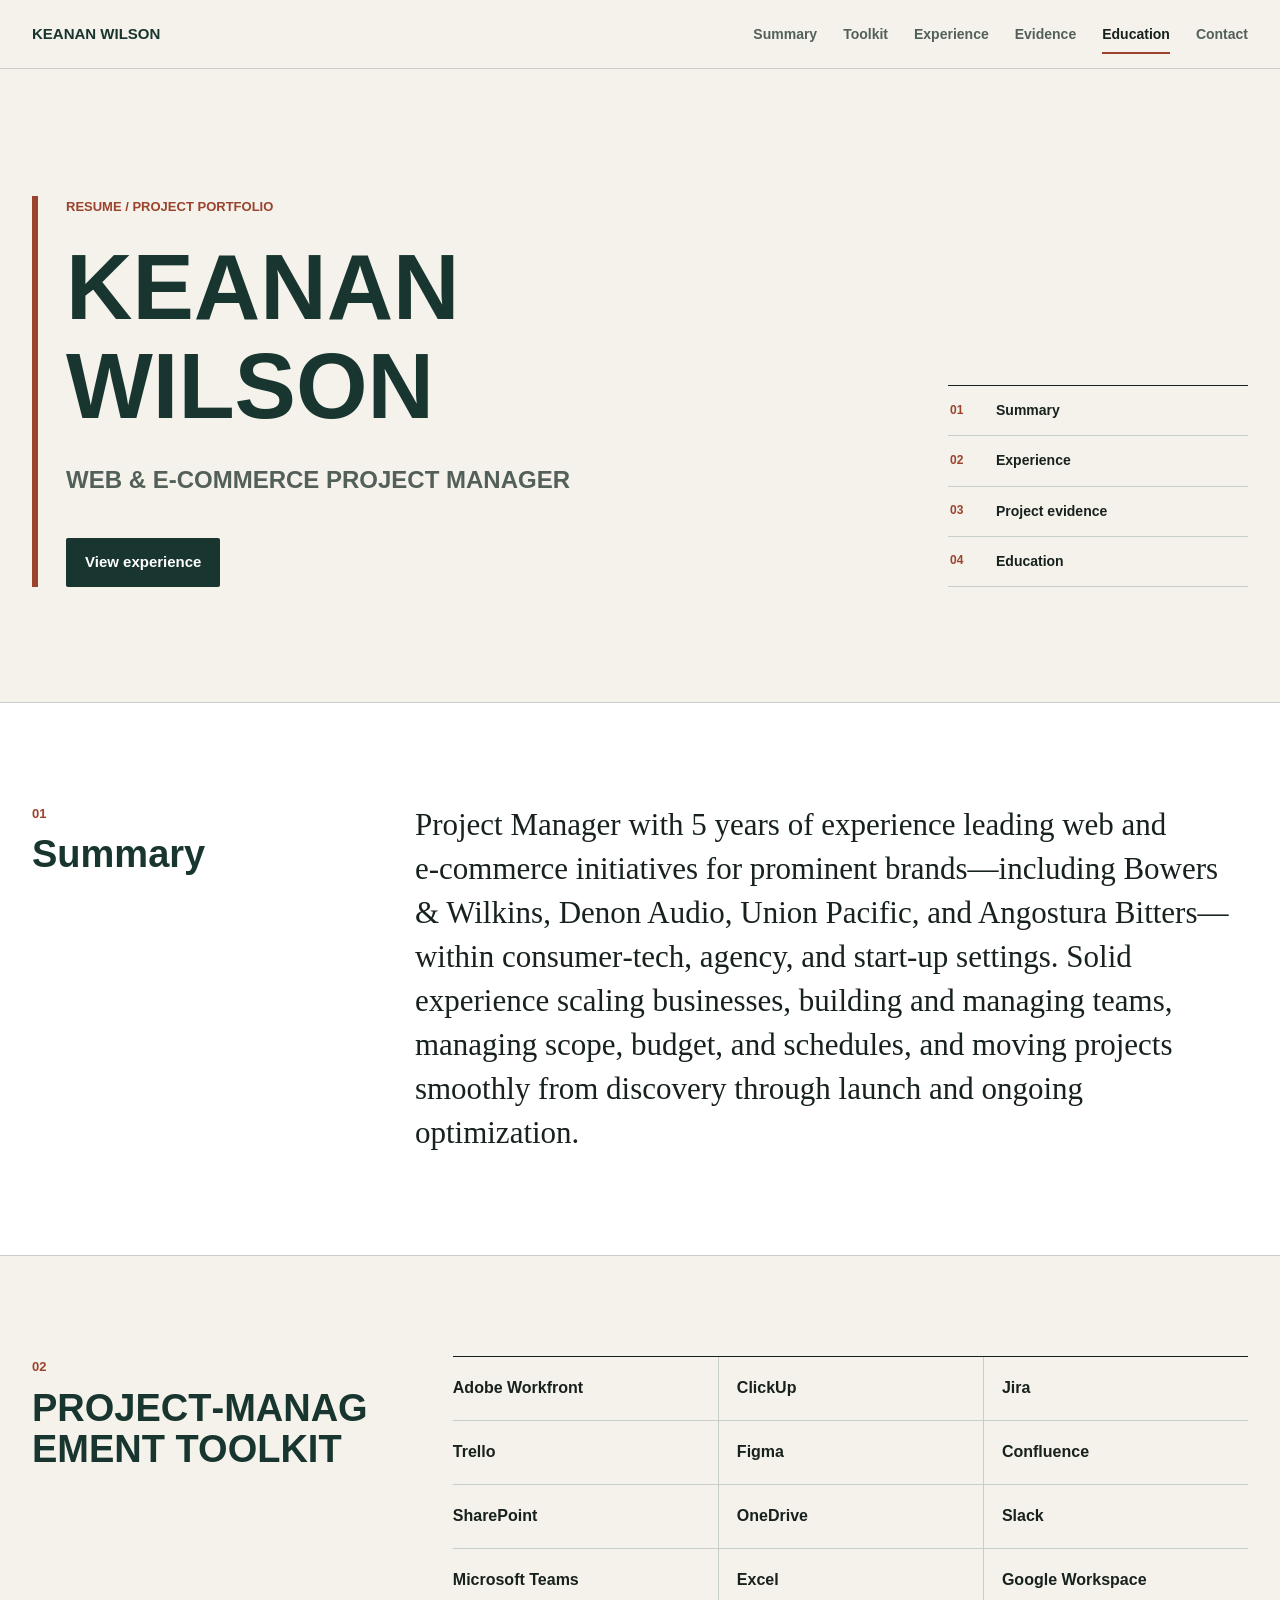
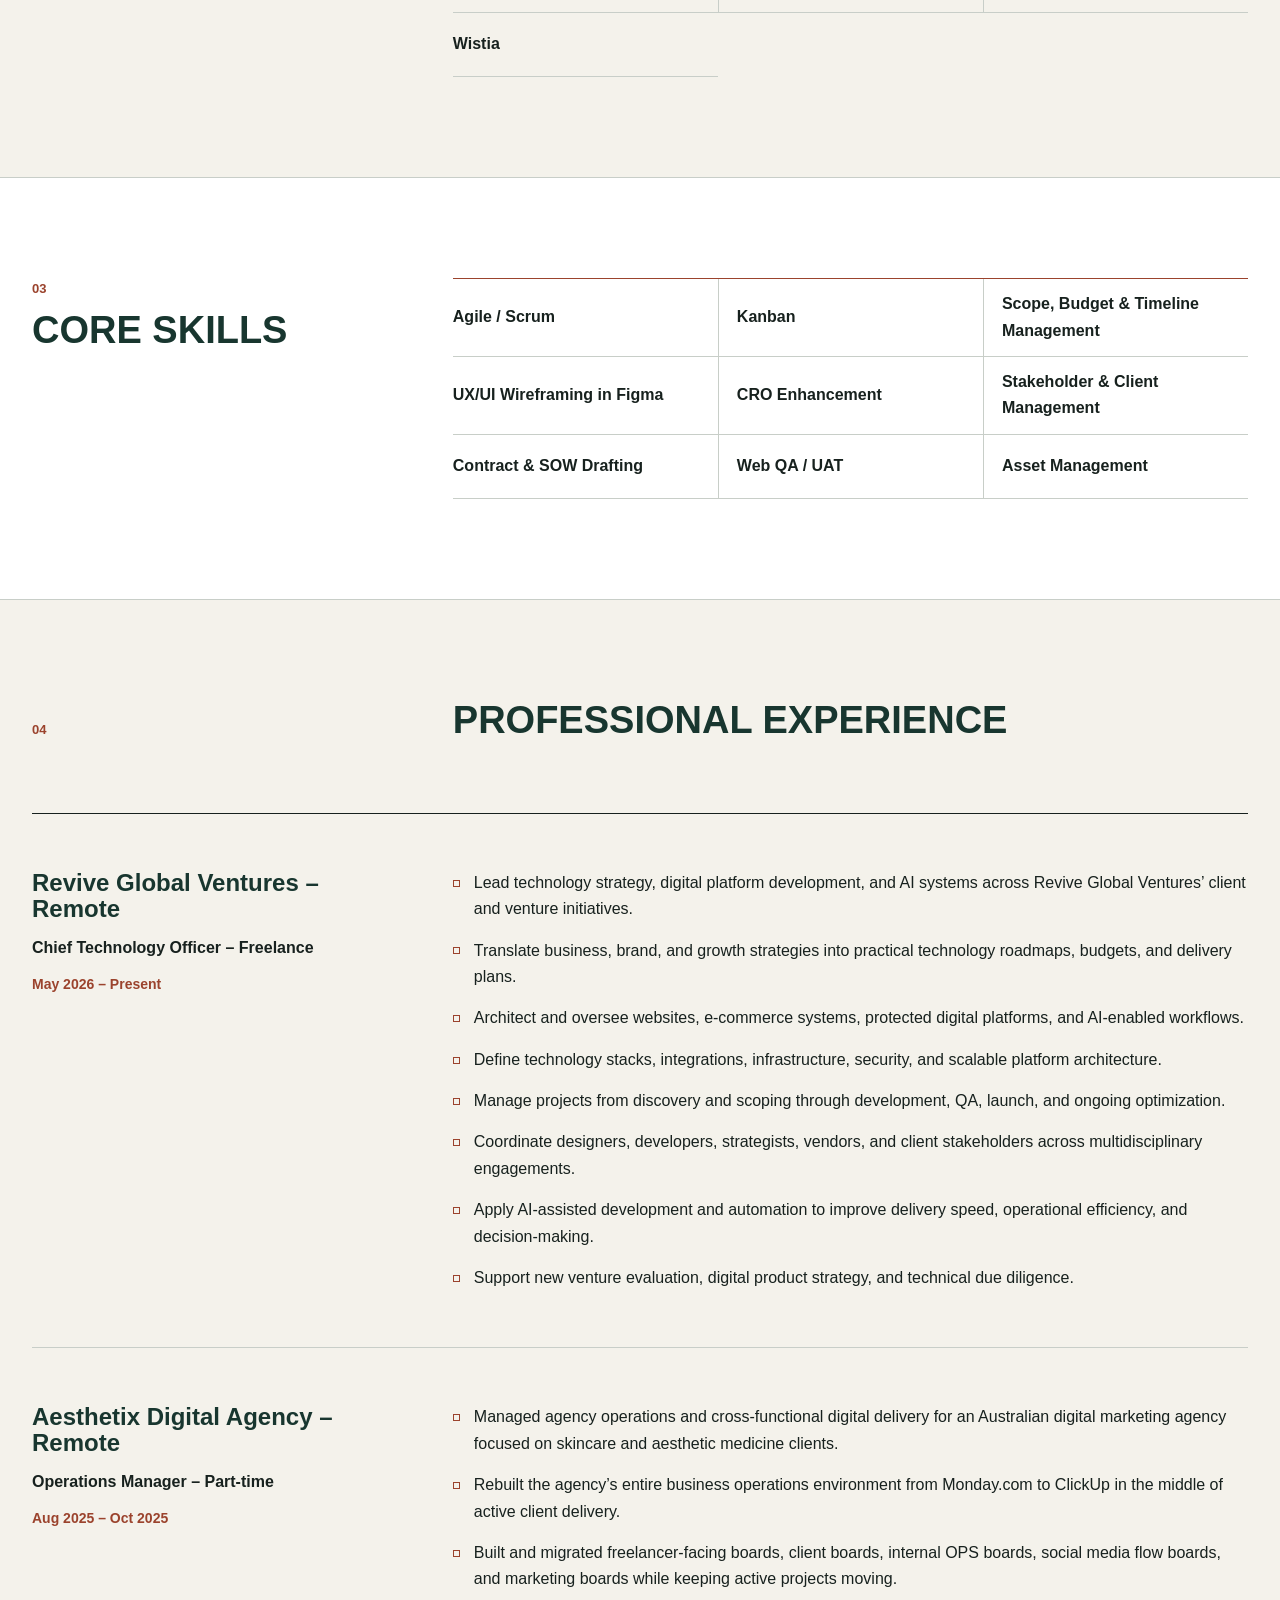
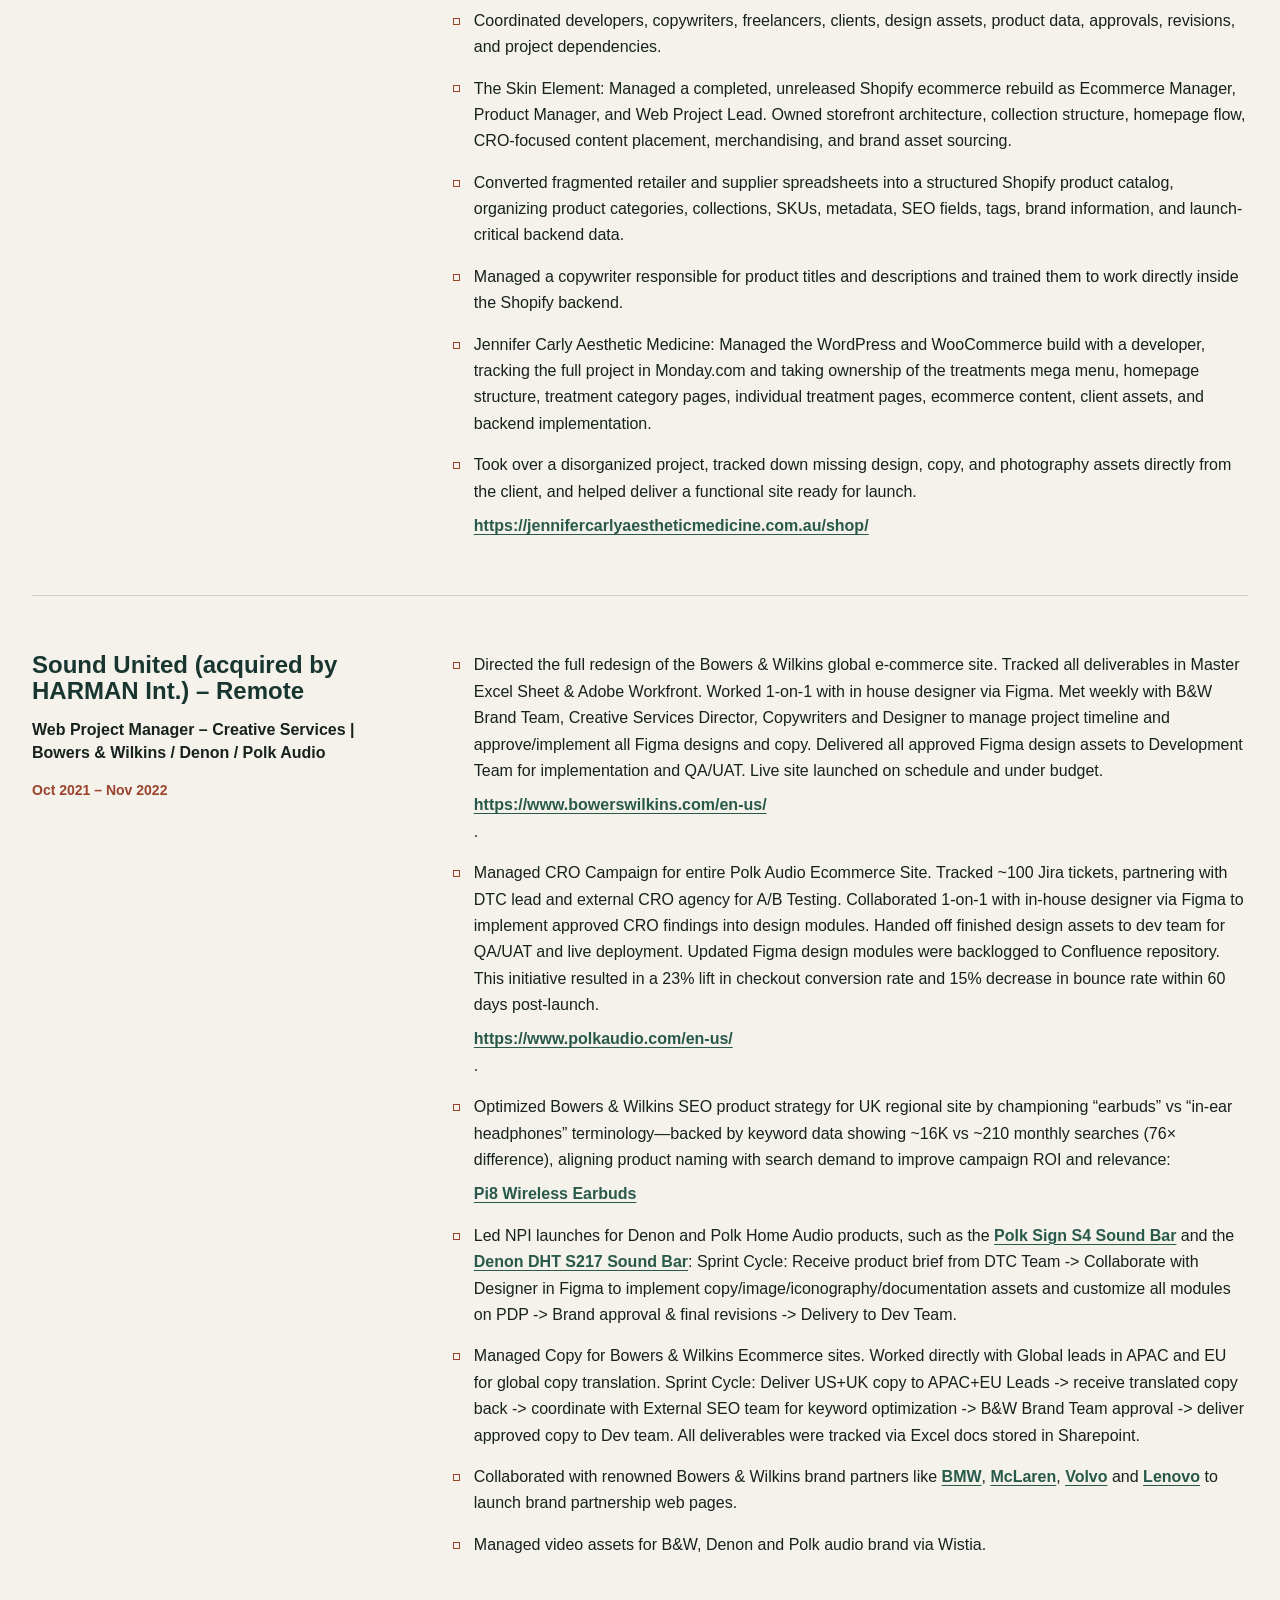
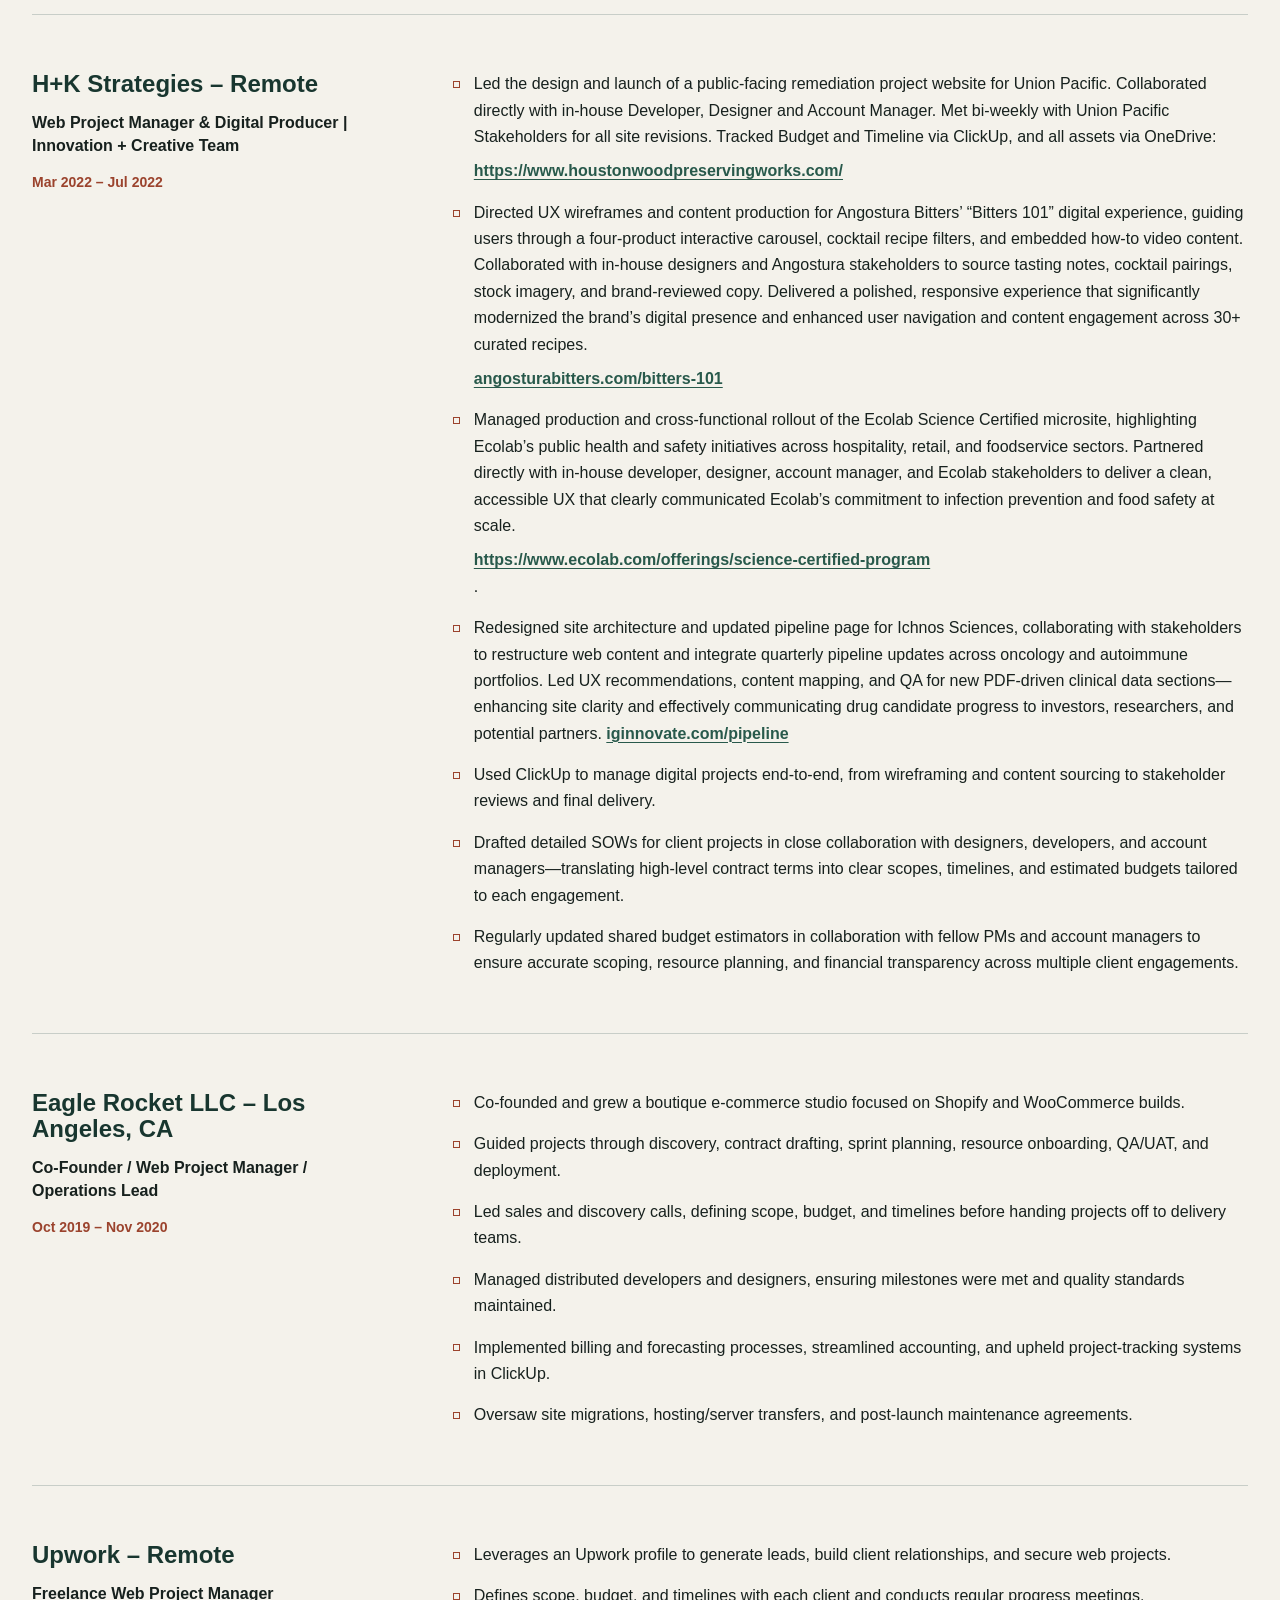
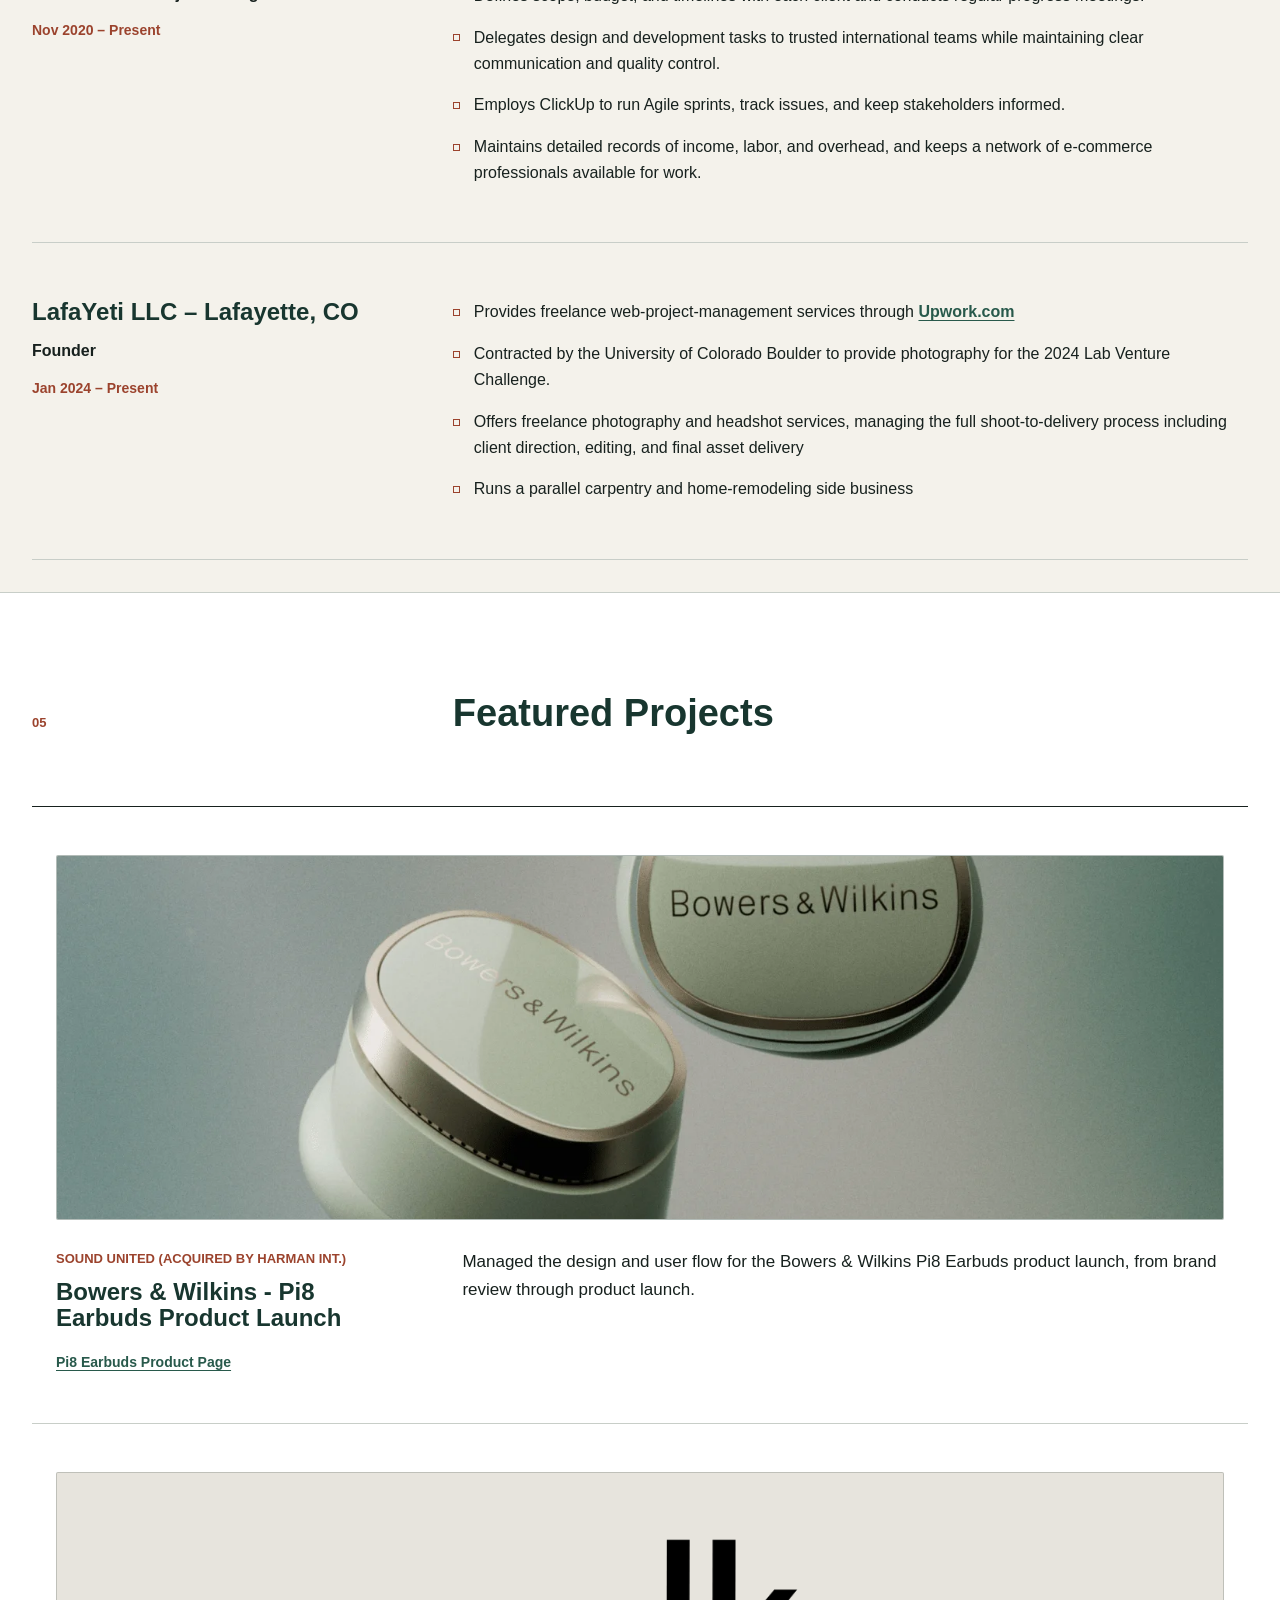
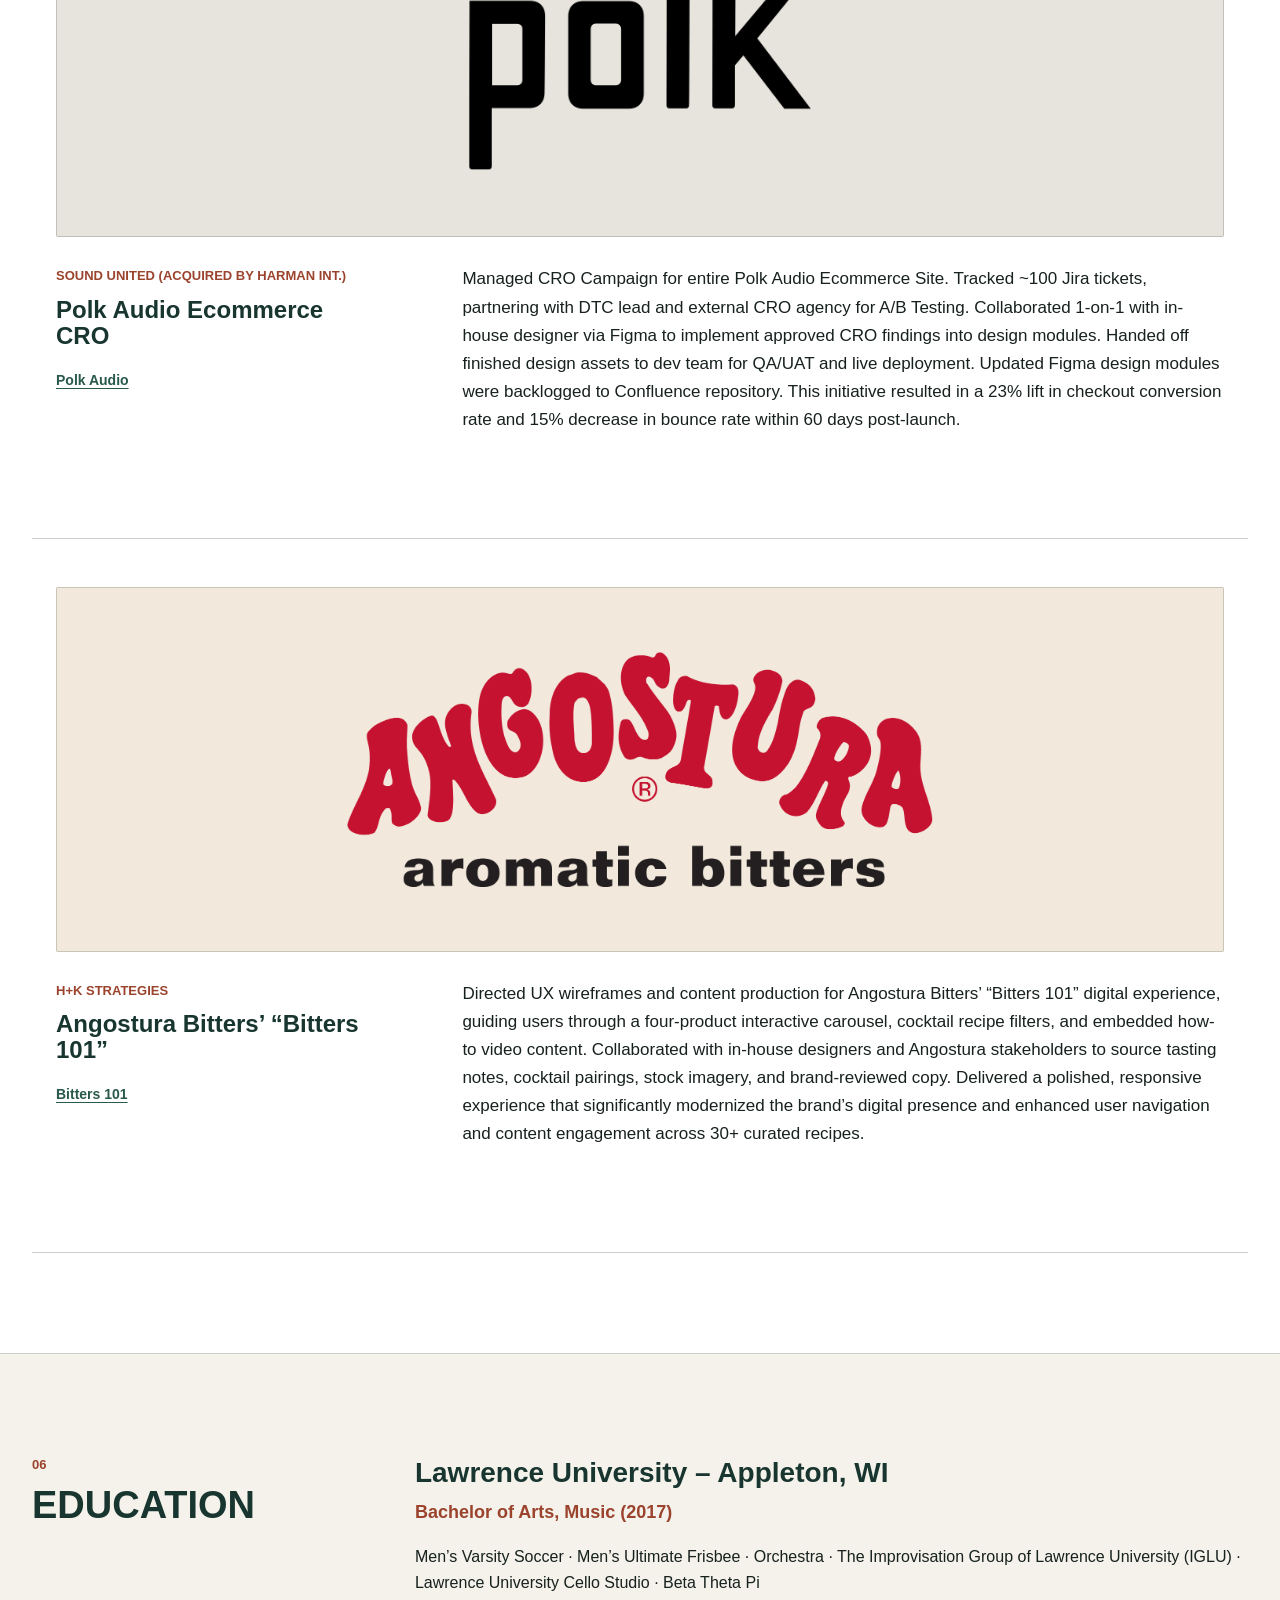
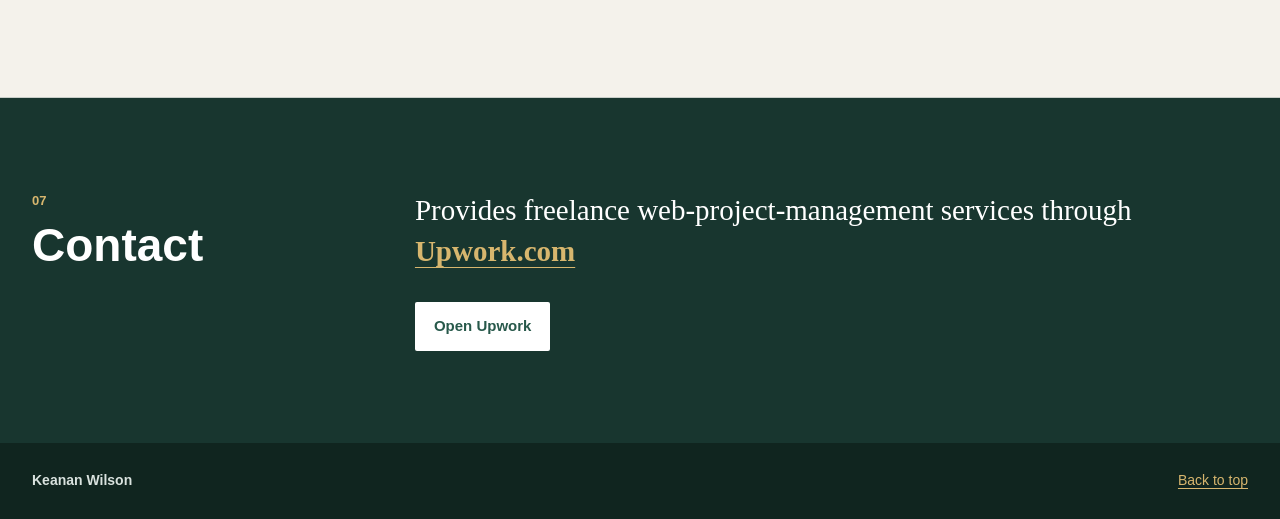
==== commit 29687d07: "Revise featured projects and mobile controls" ====
--- a/index.html
+++ b/index.html
@@ -47,7 +47,6 @@
             <p class="hero-role">WEB &amp; E-COMMERCE PROJECT MANAGER</p>
             <div class="hero-actions">
               <a class="button button-primary" href="#experience">View experience</a>
-              <a class="button button-secondary" href="./assets/resume/keanan-wilson-resume.pdf" download>Download PDF</a>
             </div>
           </div>
 
@@ -266,24 +265,22 @@
         <div class="section-inner">
           <div class="section-heading section-heading-wide">
             <p class="section-number">05</p>
-            <h2 id="evidence-title">Featured Project Evidence</h2>
+            <h2 id="evidence-title">Featured Projects</h2>
           </div>
 
           <div class="evidence-list">
-            <article class="evidence-item evidence-item-archived" id="project-skin-element">
-              <div class="project-hero project-hero-skin" aria-hidden="true">
-                <img class="project-logo" src="./assets/projects/skin-element/the-skin-element-logo.png" alt="" width="480" height="355" decoding="async">
+            <article class="evidence-item" id="project-bowers-wilkins-pi8">
+              <div class="project-hero project-hero-pi8">
+                <img class="project-image" src="./assets/projects/sound-united/bowers-wilkins-pi8-earbuds.webp" alt="Bowers &amp; Wilkins Pi8 earbuds" width="1500" height="1125" loading="lazy" decoding="async">
               </div>
               <header class="evidence-header">
                 <div>
-                  <p class="evidence-context">Aesthetix Digital Agency</p>
-                  <h3>The Skin Element</h3>
+                  <p class="evidence-context">Sound United (acquired by HARMAN Int.)</p>
+                  <h3>Bowers &amp; Wilkins - Pi8 Earbuds Product Launch</h3>
                 </div>
-                <p class="status-label">Unreleased archived Shopify rebuild</p>
-              </header>
-              <p class="archive-notice">This featured evidence describes the completed, unreleased archived Shopify rebuild and does not represent The Skin Element’s current public site.</p>
-              <p>The Skin Element: Managed a completed, unreleased Shopify ecommerce rebuild as Ecommerce Manager, Product Manager, and Web Project Lead. Owned storefront architecture, collection structure, homepage flow, CRO-focused content placement, merchandising, and brand asset sourcing.</p>
-              <p>Converted fragmented retailer and supplier spreadsheets into a structured Shopify product catalog, organizing product categories, collections, SKUs, metadata, SEO fields, tags, brand information, and launch-critical backend data.</p>
+                <a class="text-link" href="https://www.bowerswilkins.com/en-us/product/wireless-earbuds/pi8/300965.html" target="_blank" rel="noopener noreferrer">Pi8 Earbuds Product Page</a>
+              </header>
+              <p>Managed the design and user flow for the Bowers &amp; Wilkins Pi8 Earbuds product launch, from brand review through product launch.</p>
             </article>
 
             <article class="evidence-item" id="project-polk-audio">
@@ -341,7 +338,6 @@
             <p>Provides freelance web‑project‑management services through <a href="https://www.upwork.com/" target="_blank" rel="noopener noreferrer">Upwork.com</a></p>
             <div class="contact-actions">
               <a class="button button-light" href="https://www.upwork.com/" target="_blank" rel="noopener noreferrer">Open Upwork</a>
-              <a class="button button-outline-light" href="./assets/resume/keanan-wilson-resume.pdf" download>Download resume PDF</a>
             </div>
           </div>
         </div>
--- a/styles.css
+++ b/styles.css
@@ -8,7 +8,6 @@
   --forest: #18362f;
   --forest-light: #28594b;
   --rust: #9b432d;
-  --rust-soft: #f0e1d7;
   --gold: #d7b66e;
   --focus: #d97706;
   --max-width: 1240px;
@@ -257,17 +256,6 @@
   background: var(--forest-light);
 }
 
-.button-secondary {
-  border-color: var(--forest);
-  color: var(--forest);
-  background: transparent;
-}
-
-.button-secondary:hover {
-  color: var(--surface);
-  background: var(--forest);
-}
-
 .hero-index {
   border-top: 1px solid var(--ink);
 }
@@ -510,8 +498,9 @@
   border-radius: 2px;
 }
 
-.project-hero-skin {
-  background: #183f35;
+.project-hero-pi8 {
+  padding: 0;
+  background: #d8dfdc;
 }
 
 .project-hero-polk {
@@ -530,6 +519,14 @@
   max-height: 100%;
 }
 
+.project-image {
+  width: 100%;
+  height: 100%;
+  display: block;
+  object-fit: cover;
+  object-position: center;
+}
+
 .evidence-header {
   grid-column: 1;
   grid-row: 2 / span 3;
@@ -544,18 +541,6 @@
   margin-bottom: 18px;
 }
 
-.status-label {
-  display: inline-block;
-  margin-bottom: 0;
-  padding: 7px 10px;
-  border: 1px solid rgba(111, 45, 28, 0.32);
-  border-radius: 2px;
-  color: #6f2d1c;
-  background: var(--rust-soft);
-  font-size: 13px;
-  font-weight: 750;
-}
-
 .evidence-item > p {
   grid-column: 2;
   margin-bottom: 0;
@@ -565,20 +550,6 @@
 .evidence-item > p + p {
   padding-top: 20px;
   border-top: 1px solid var(--line);
-}
-
-.evidence-item-archived {
-  margin: 0;
-  background: #fbf5f0;
-  box-shadow: inset 4px 0 0 var(--rust);
-}
-
-.archive-notice {
-  padding: 14px 16px;
-  border: 1px solid #d5aa92;
-  color: #5b2b1f;
-  background: var(--rust-soft);
-  font-weight: 650;
 }
 
 .text-link {
@@ -644,17 +615,6 @@
 
 .button-light:hover {
   background: var(--gold);
-}
-
-.button-outline-light {
-  border-color: rgba(255, 255, 255, 0.72);
-  color: var(--surface);
-}
-
-.button-outline-light:hover {
-  border-color: var(--surface);
-  color: var(--forest);
-  background: var(--surface);
 }
 
 .site-footer {
@@ -905,7 +865,14 @@
 
   .section-heading h2,
   .contact-section h2 {
+    overflow-wrap: normal;
     font-size: 32px;
+    hyphens: none;
+    word-break: normal;
+  }
+
+  #toolkit-title {
+    font-size: 27px;
   }
 
   .summary-copy {
@@ -926,7 +893,10 @@
   .experience-meta h3,
   .evidence-header h3,
   .education-detail h3 {
+    overflow-wrap: normal;
     font-size: 22px;
+    hyphens: none;
+    word-break: normal;
   }
 
   .responsibility-list li {
@@ -942,6 +912,10 @@
     padding: 18px;
   }
 
+  .project-hero-pi8 {
+    padding: 0;
+  }
+
   .project-logo {
     max-width: min(78%, 440px);
   }
@@ -952,6 +926,18 @@
 
   .footer-inner {
     min-height: 84px;
+  }
+}
+
+@media (max-width: 360px) {
+  #toolkit-title {
+    font-size: 24px;
+  }
+}
+
+@media (max-width: 340px) {
+  #toolkit-title {
+    font-size: 22px;
   }
 }
 
@@ -1113,20 +1099,6 @@
     font-size: 13pt;
   }
 
-  .evidence-item-archived {
-    margin-inline: 0;
-    padding-inline: 12pt;
-    border-left-color: #000000;
-    background: #ffffff;
-  }
-
-  .archive-notice,
-  .status-label {
-    color: #000000;
-    background: #ffffff;
-    border-color: #777777;
-  }
-
   a {
     color: #000000 !important;
   }
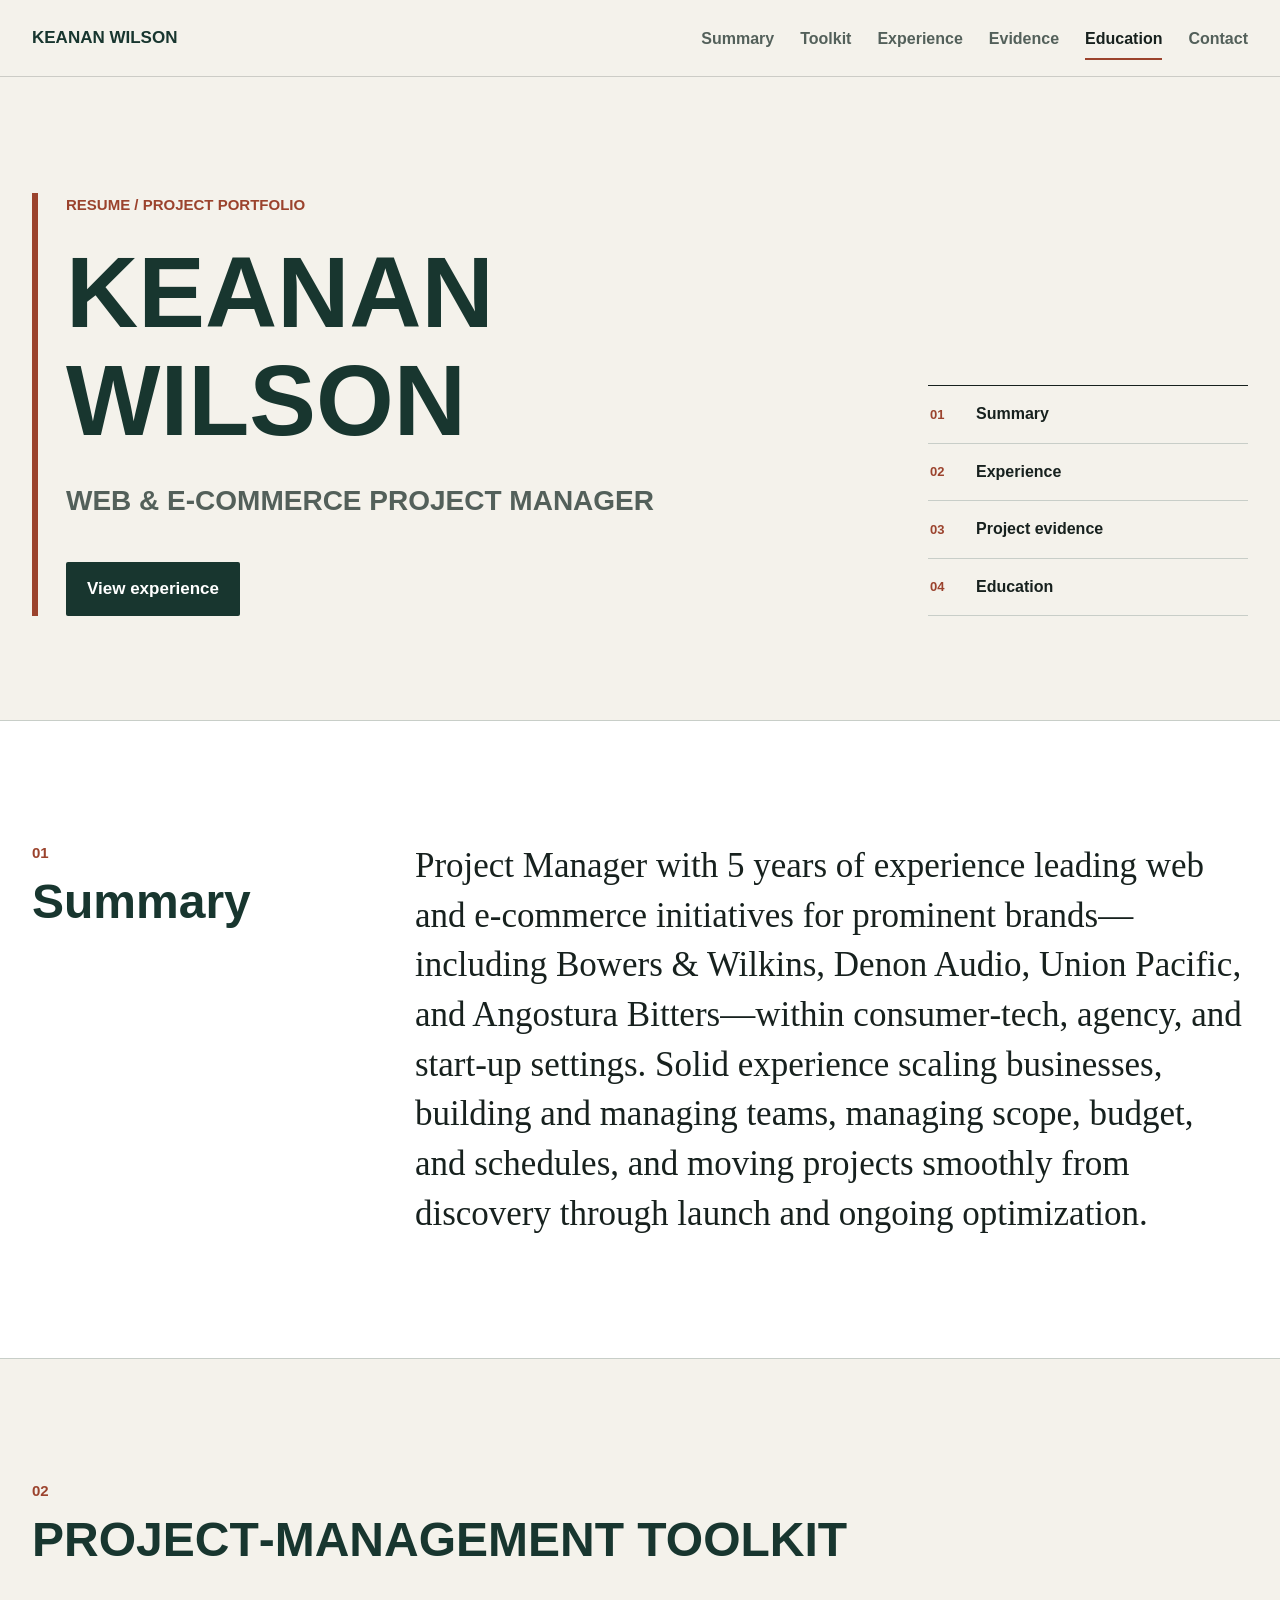
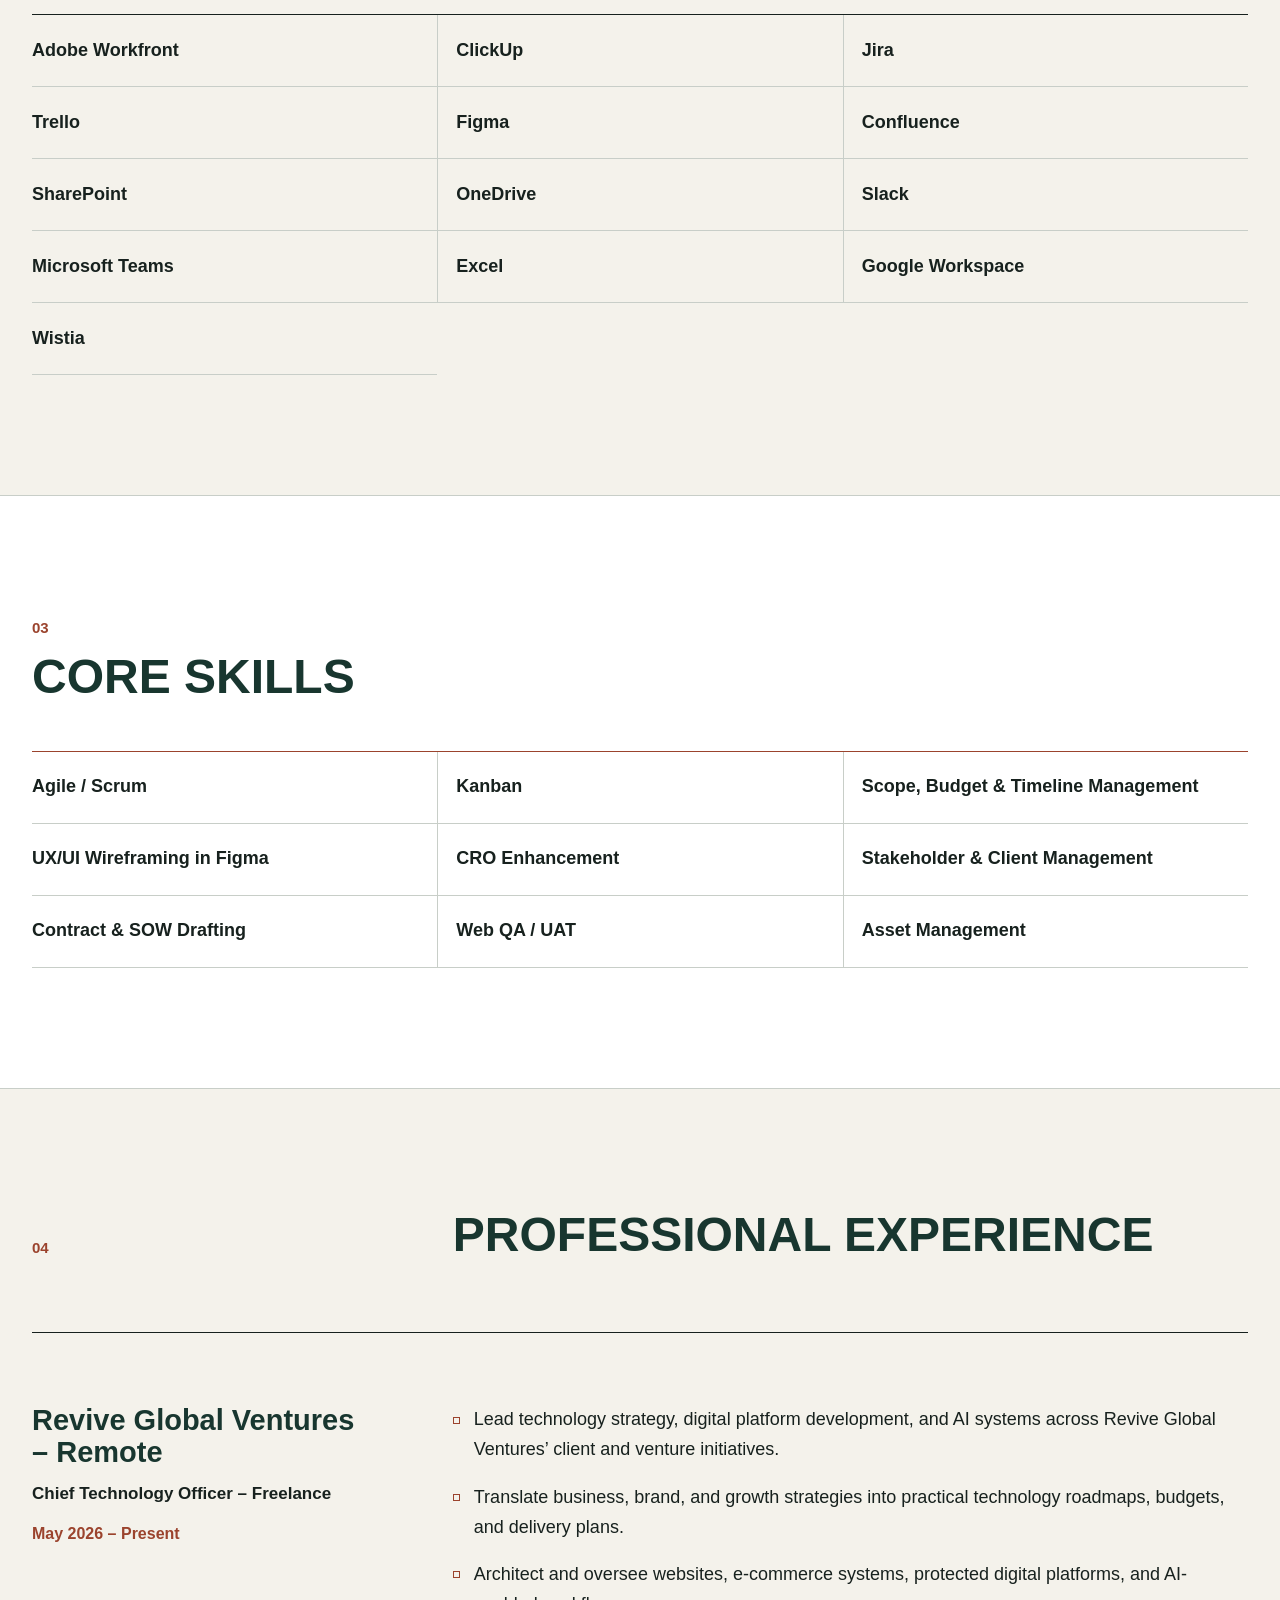
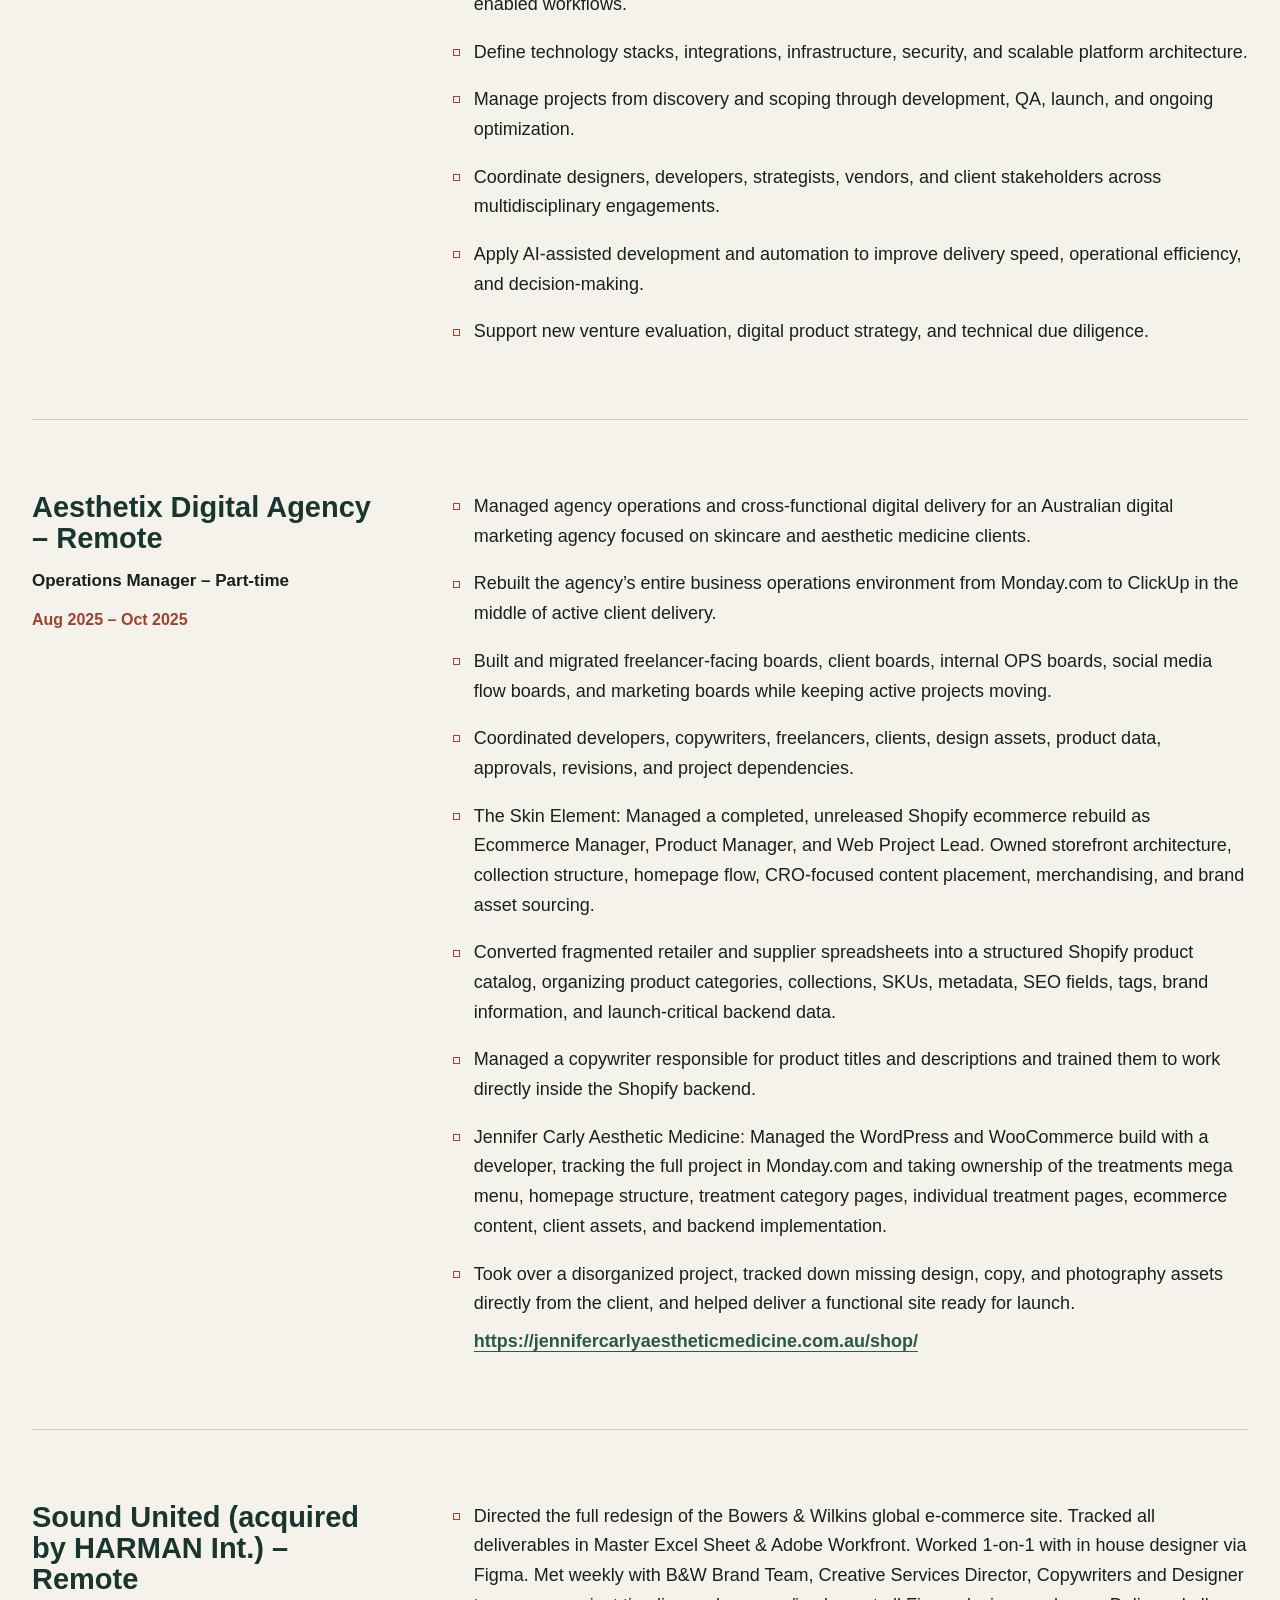
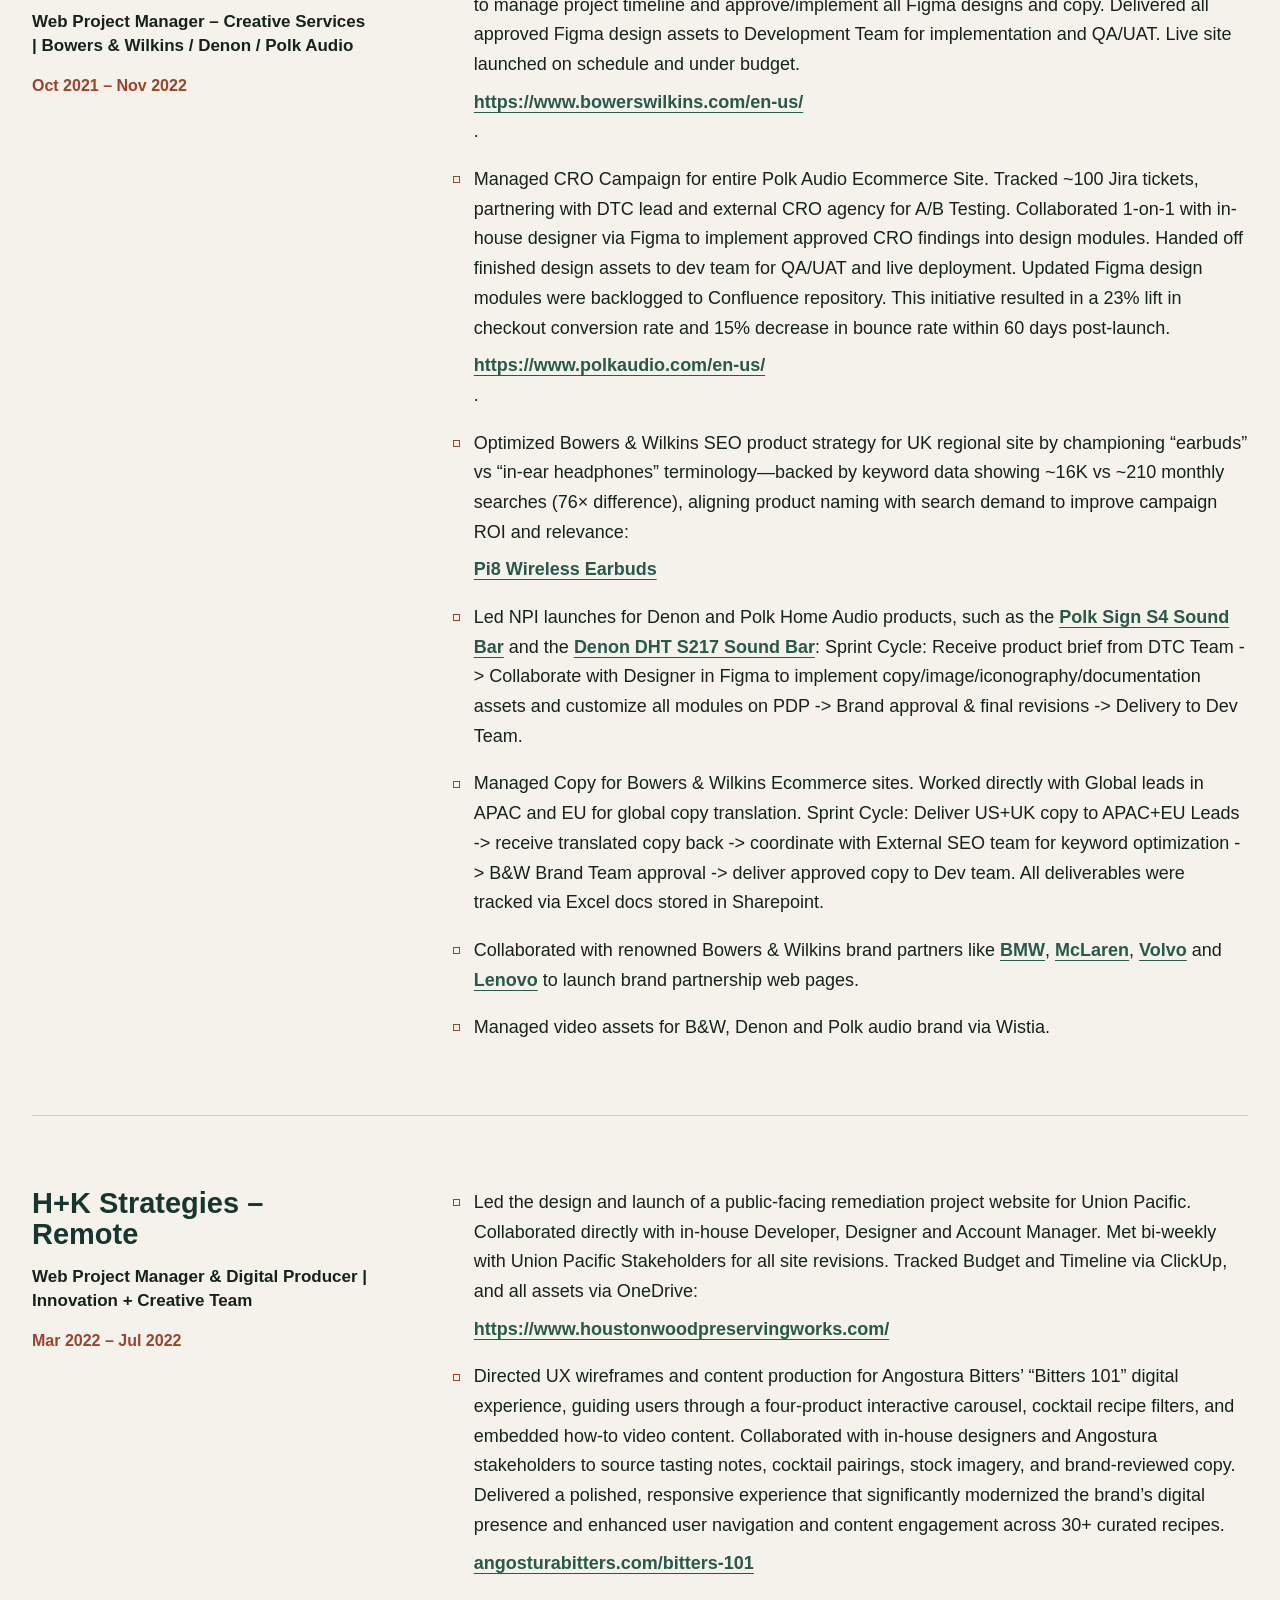
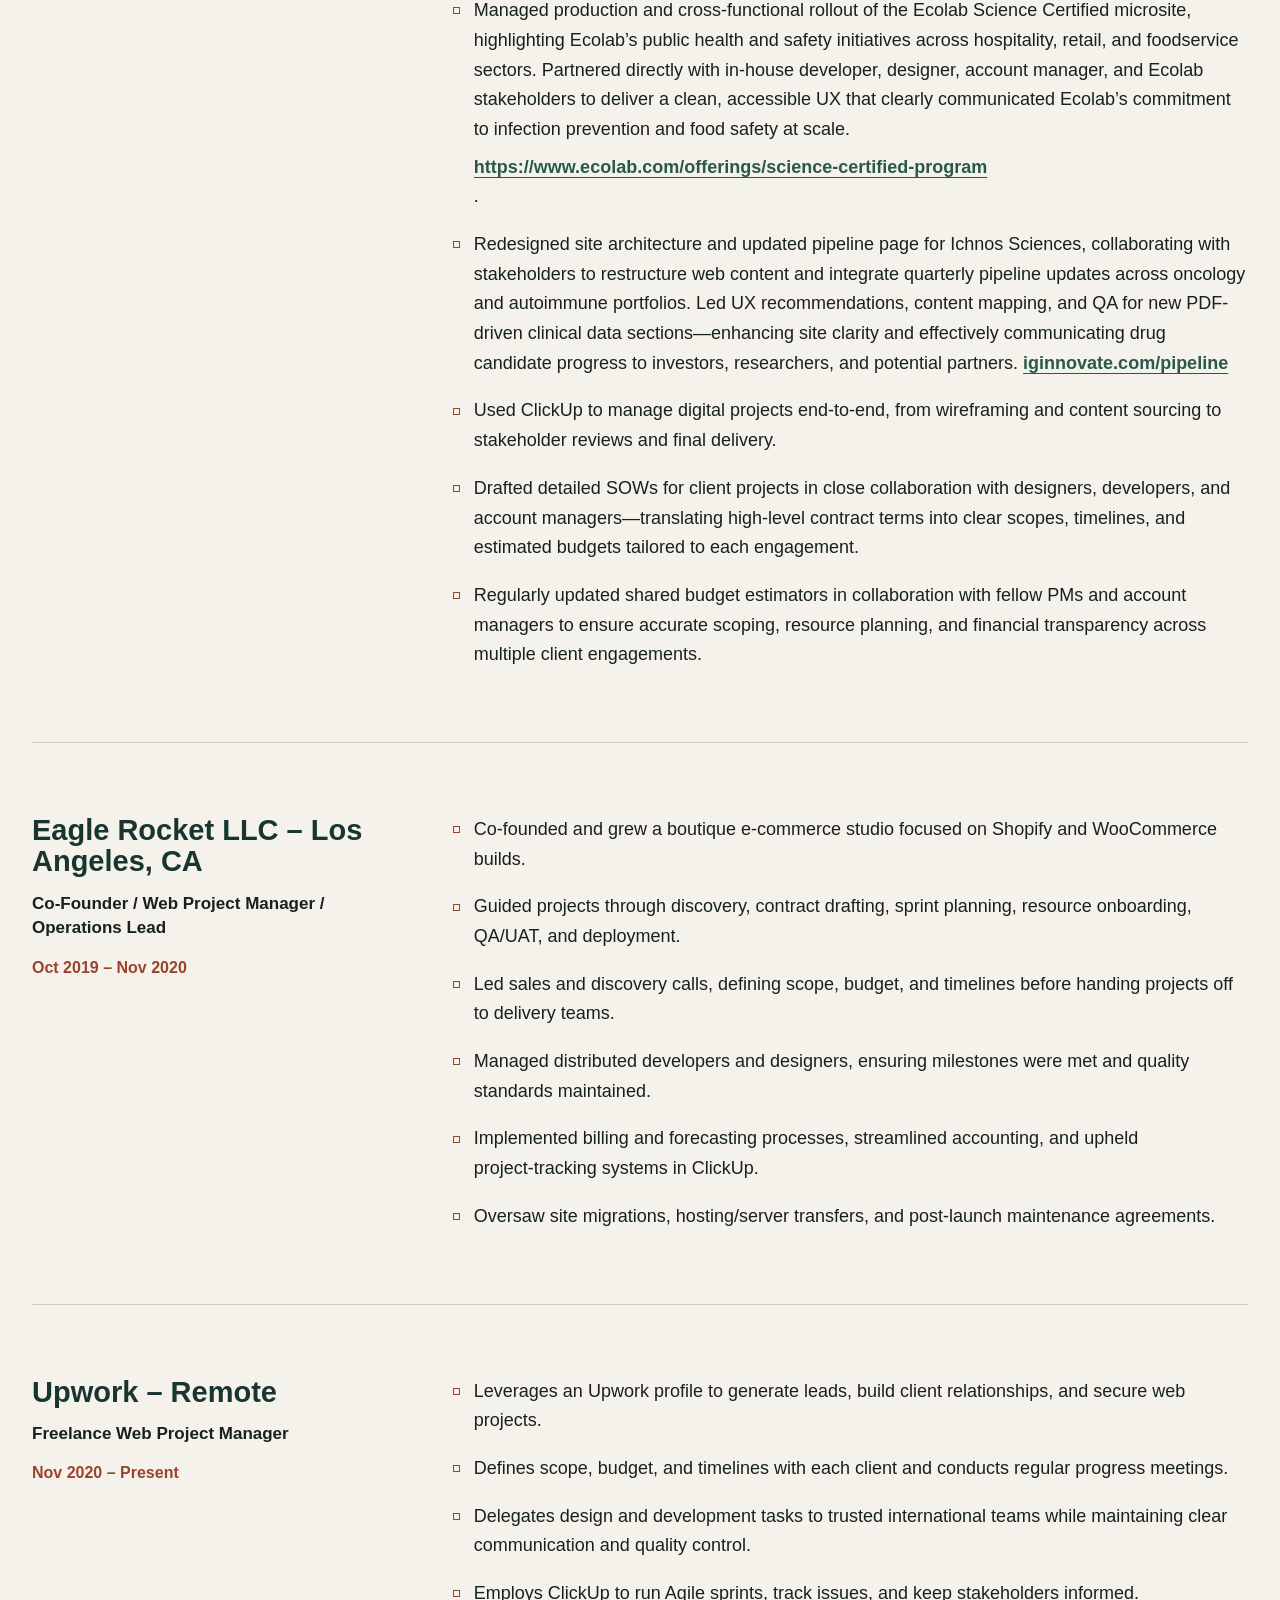
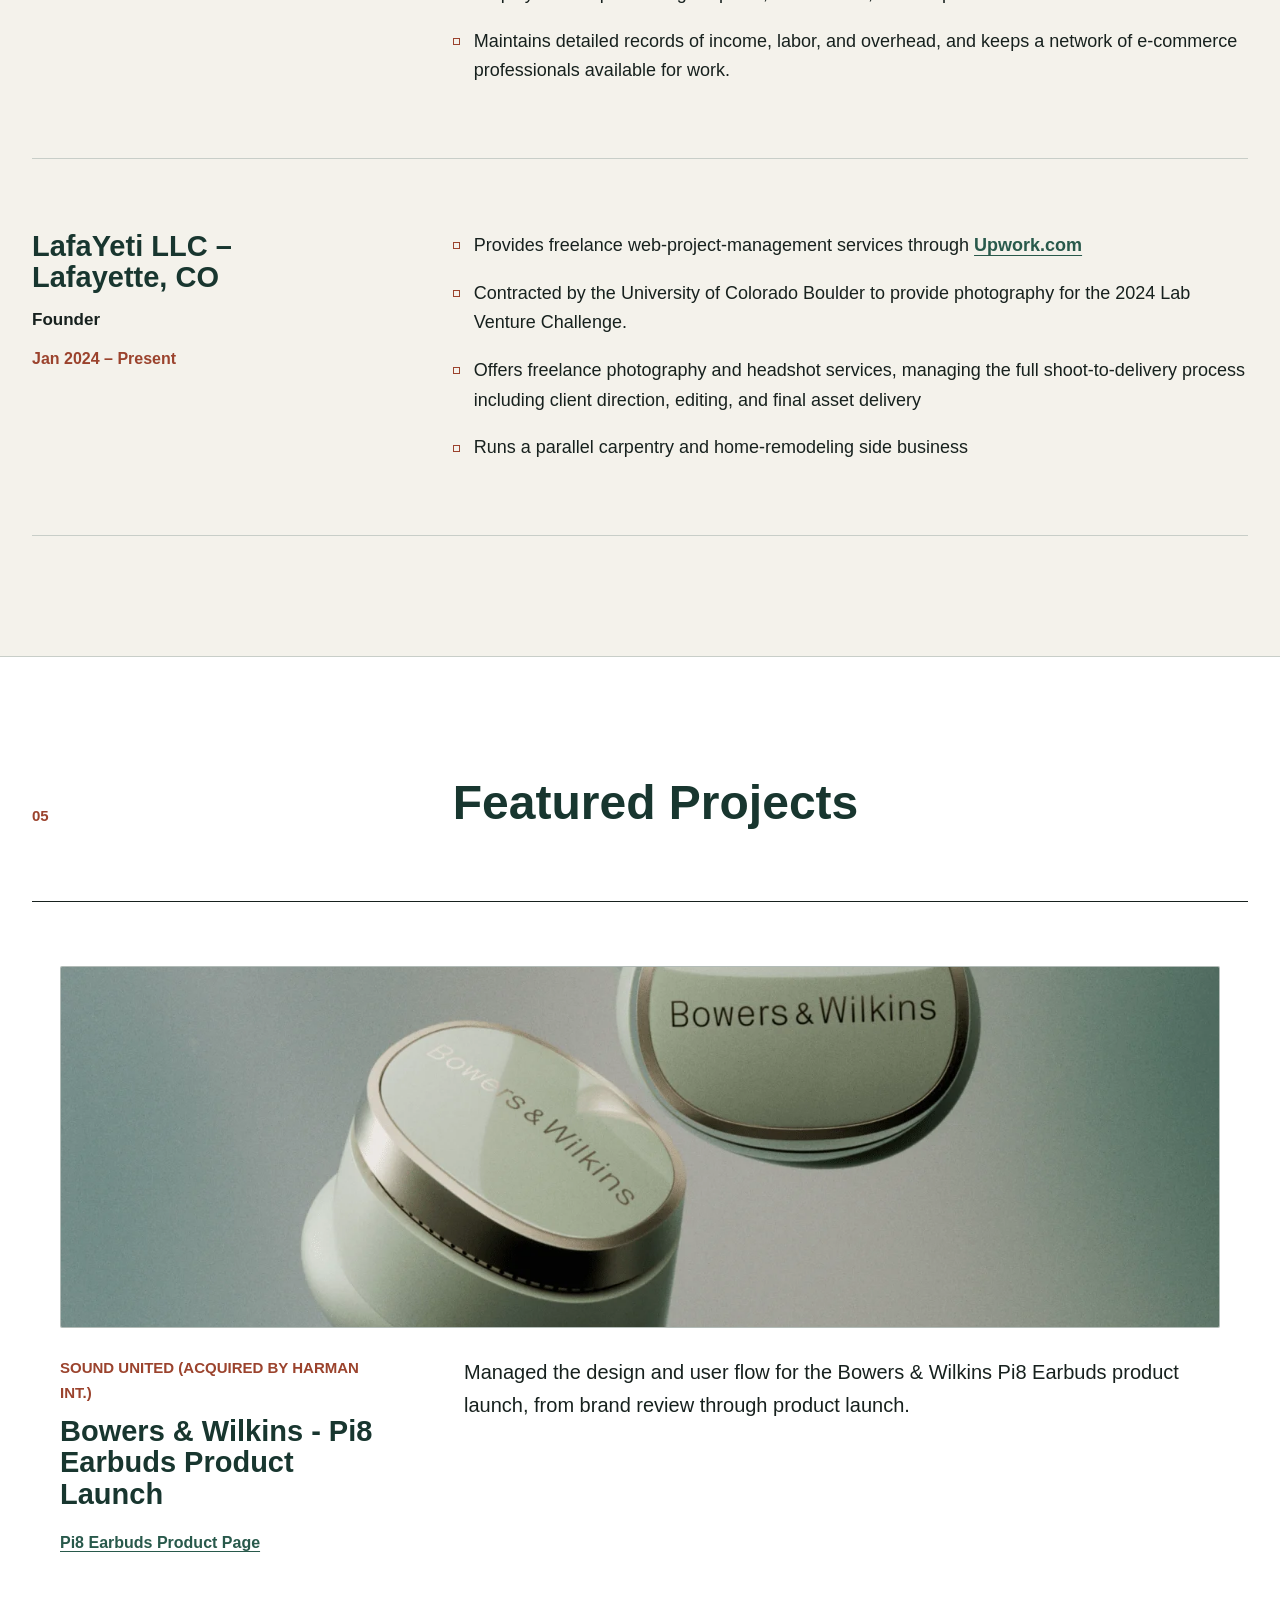
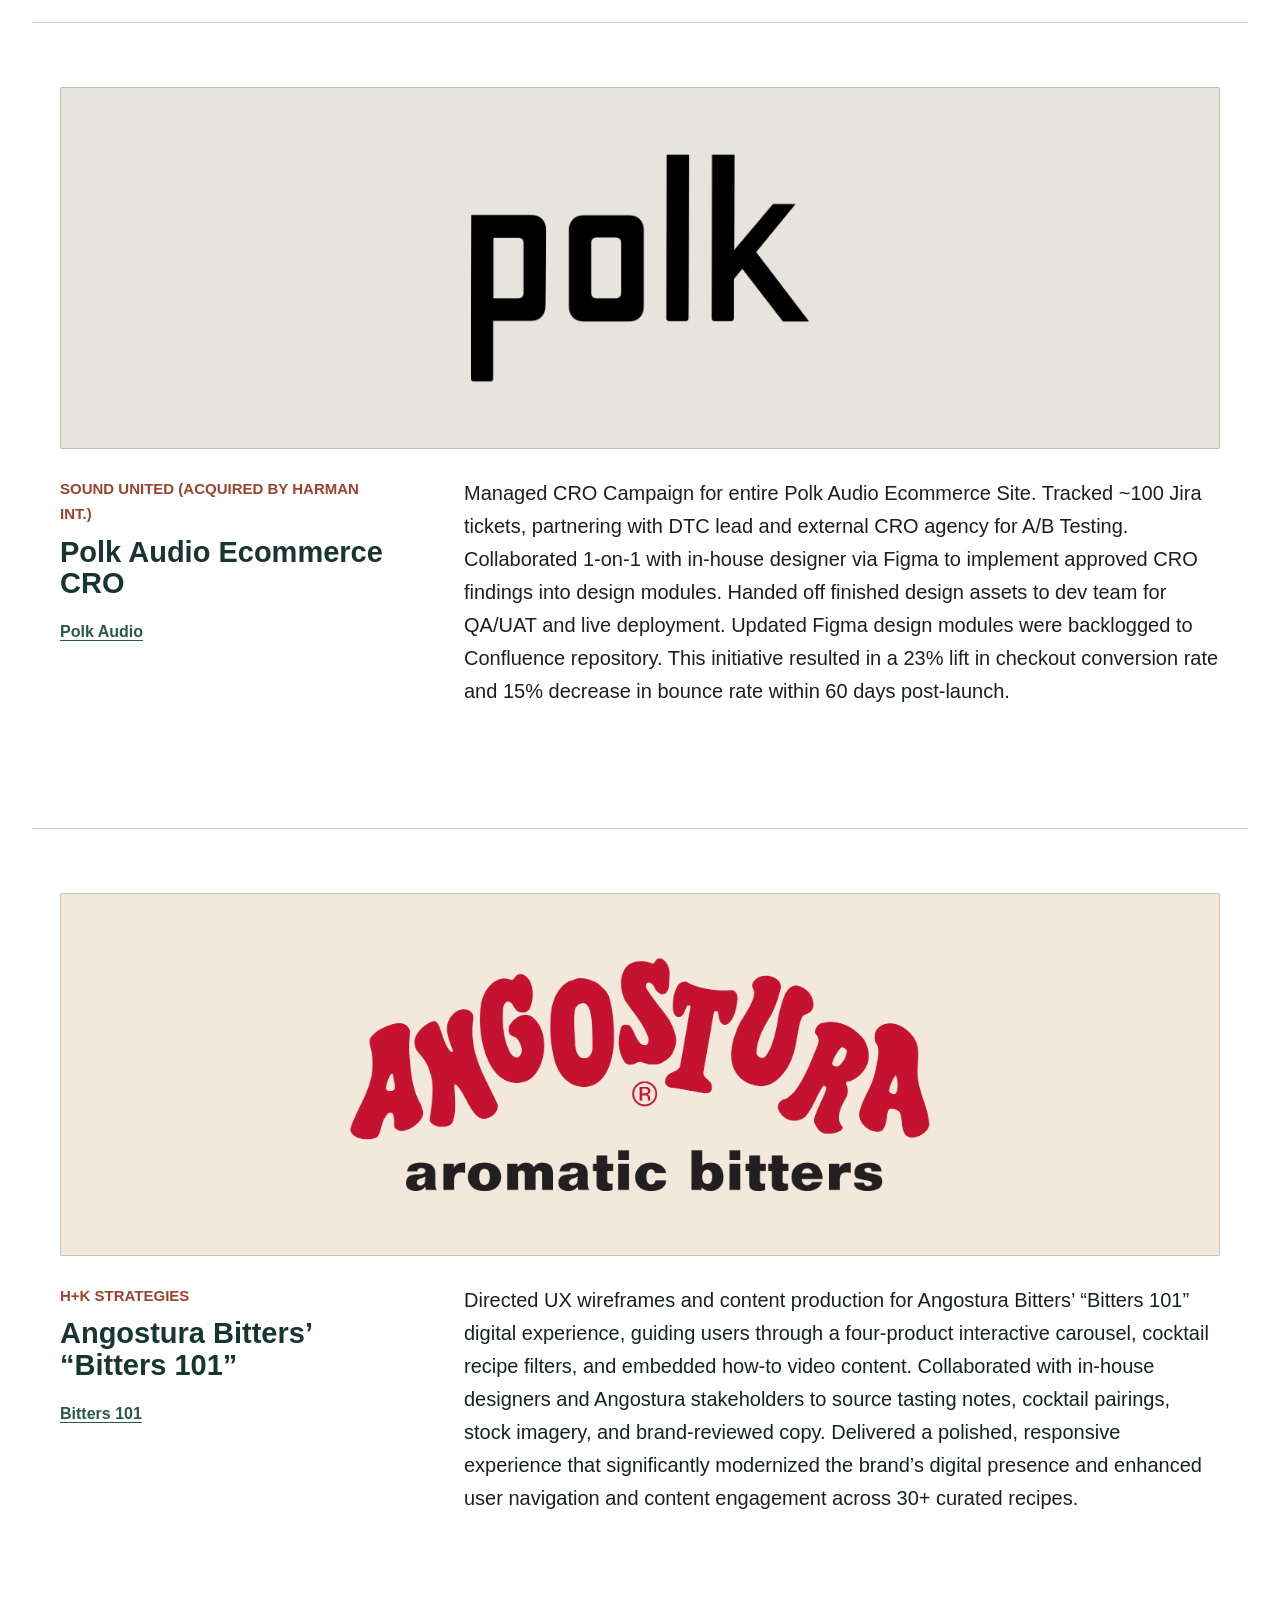
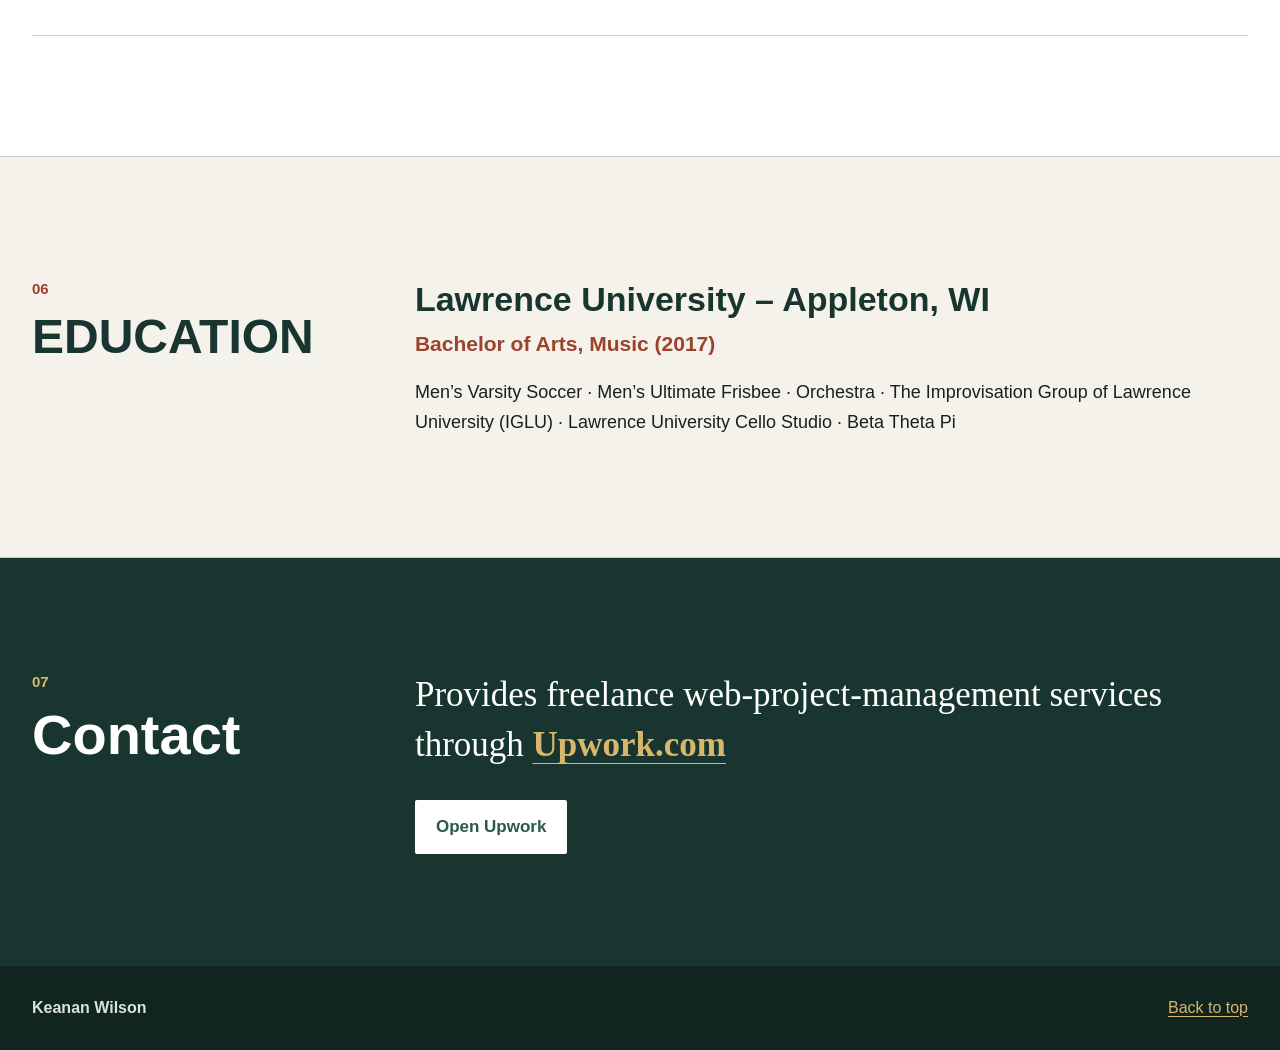
==== commit 3d4669dd: "Improve desktop readability and scale" ====
--- a/index.html
+++ b/index.html
@@ -14,7 +14,7 @@
     <meta name="twitter:title" content="Keanan Wilson | Web &amp; E-Commerce Project Manager">
     <meta name="twitter:description" content="Resume and selected project evidence across web, e-commerce, digital platforms, operations, and AI systems.">
     <link rel="canonical" href="https://lafayeti-dev.github.io/keanan-wilson-resume/">
-    <link rel="stylesheet" href="./styles.css">
+    <link rel="stylesheet" href="./styles.css?v=20260714-3">
     <title>Keanan Wilson | Web &amp; E-Commerce Project Manager</title>
     <script>document.documentElement.classList.add('js');</script>
   </head>
--- a/styles.css
+++ b/styles.css
@@ -688,6 +688,260 @@
   }
 }
 
+@media (min-width: 821px) {
+  :root {
+    --header-height: 76px;
+    --max-width: 1280px;
+  }
+
+  body {
+    font-size: 17px;
+  }
+
+  .brand {
+    font-size: 16px;
+  }
+
+  .site-nav a {
+    padding-block: 25px 23px;
+    font-size: 15px;
+  }
+
+  .site-nav a::after {
+    bottom: 15px;
+  }
+
+  .hero-inner {
+    grid-template-columns: minmax(0, 1fr) minmax(260px, 320px);
+    gap: 72px;
+    padding-block: 112px 100px;
+  }
+
+  .eyebrow,
+  .section-number,
+  .evidence-context {
+    font-size: 14px;
+  }
+
+  .hero h1 {
+    font-size: 88px;
+  }
+
+  .hero-role {
+    font-size: 26px;
+  }
+
+  .button {
+    min-height: 52px;
+    padding: 12px 20px;
+    font-size: 16px;
+  }
+
+  .hero-index a {
+    padding-block: 15px;
+    font-size: 16px;
+  }
+
+  .hero-index span {
+    font-size: 13px;
+  }
+
+  .section {
+    padding-block: 112px;
+  }
+
+  .section-heading h2,
+  .contact-section h2 {
+    overflow-wrap: normal;
+    font-size: 44px;
+    hyphens: none;
+    word-break: normal;
+  }
+
+  .toolkit-section .two-column-section,
+  .skills-section .two-column-section {
+    grid-template-columns: 1fr;
+    gap: 48px;
+  }
+
+  .summary-copy {
+    font-size: 33px;
+  }
+
+  .term-list li {
+    min-height: 68px;
+    font-size: 17px;
+  }
+
+  .experience-item {
+    padding-block: 64px;
+  }
+
+  .experience-meta h3,
+  .evidence-header h3,
+  .education-detail h3 {
+    font-size: 27px;
+  }
+
+  .dates {
+    font-size: 15px;
+  }
+
+  .responsibility-list li + li {
+    margin-top: 17px;
+  }
+
+  .evidence-item {
+    padding-block: 56px;
+  }
+
+  .evidence-item > p {
+    font-size: 18px;
+  }
+
+  .text-link {
+    font-size: 15px;
+  }
+
+  .education-detail h3 {
+    font-size: 31px;
+  }
+
+  .degree {
+    font-size: 19px;
+  }
+
+  .contact-section {
+    padding-block: 104px;
+  }
+
+  .contact-section h2 {
+    font-size: 50px;
+  }
+
+  .contact-detail > p {
+    font-size: 32px;
+  }
+
+  .footer-inner {
+    min-height: 84px;
+  }
+
+  .footer-inner p,
+  .footer-inner a {
+    font-size: 16px;
+  }
+}
+
+@media (min-width: 1200px) {
+  body {
+    font-size: 18px;
+  }
+
+  .brand {
+    font-size: 17px;
+  }
+
+  .site-nav a {
+    font-size: 16px;
+  }
+
+  .hero-inner {
+    gap: 96px;
+    padding-block: 116px 104px;
+  }
+
+  .eyebrow,
+  .section-number,
+  .evidence-context {
+    font-size: 15px;
+  }
+
+  .hero h1 {
+    font-size: 100px;
+  }
+
+  .hero-role {
+    font-size: 28px;
+  }
+
+  .button {
+    font-size: 17px;
+  }
+
+  .section {
+    padding-block: 120px;
+  }
+
+  .section-heading h2,
+  .contact-section h2 {
+    font-size: 48px;
+  }
+
+  .summary-copy {
+    font-size: 35px;
+  }
+
+  .term-list li {
+    min-height: 72px;
+    font-size: 18px;
+  }
+
+  .experience-item {
+    padding-block: 72px;
+  }
+
+  .experience-meta h3,
+  .evidence-header h3,
+  .education-detail h3 {
+    font-size: 29px;
+  }
+
+  .role {
+    font-size: 17px;
+  }
+
+  .dates {
+    font-size: 16px;
+  }
+
+  .responsibility-list li + li {
+    margin-top: 18px;
+  }
+
+  .evidence-item {
+    padding: 64px 28px;
+  }
+
+  .evidence-item > p {
+    font-size: 20px;
+  }
+
+  .text-link {
+    font-size: 16px;
+  }
+
+  .education-detail h3 {
+    font-size: 34px;
+  }
+
+  .degree {
+    font-size: 21px;
+  }
+
+  .contact-section {
+    padding-block: 112px;
+  }
+
+  .contact-section h2 {
+    font-size: 56px;
+  }
+
+  .contact-detail > p {
+    font-size: 35px;
+  }
+}
+
 @media (max-width: 820px) {
   :root {
     --header-height: 64px;
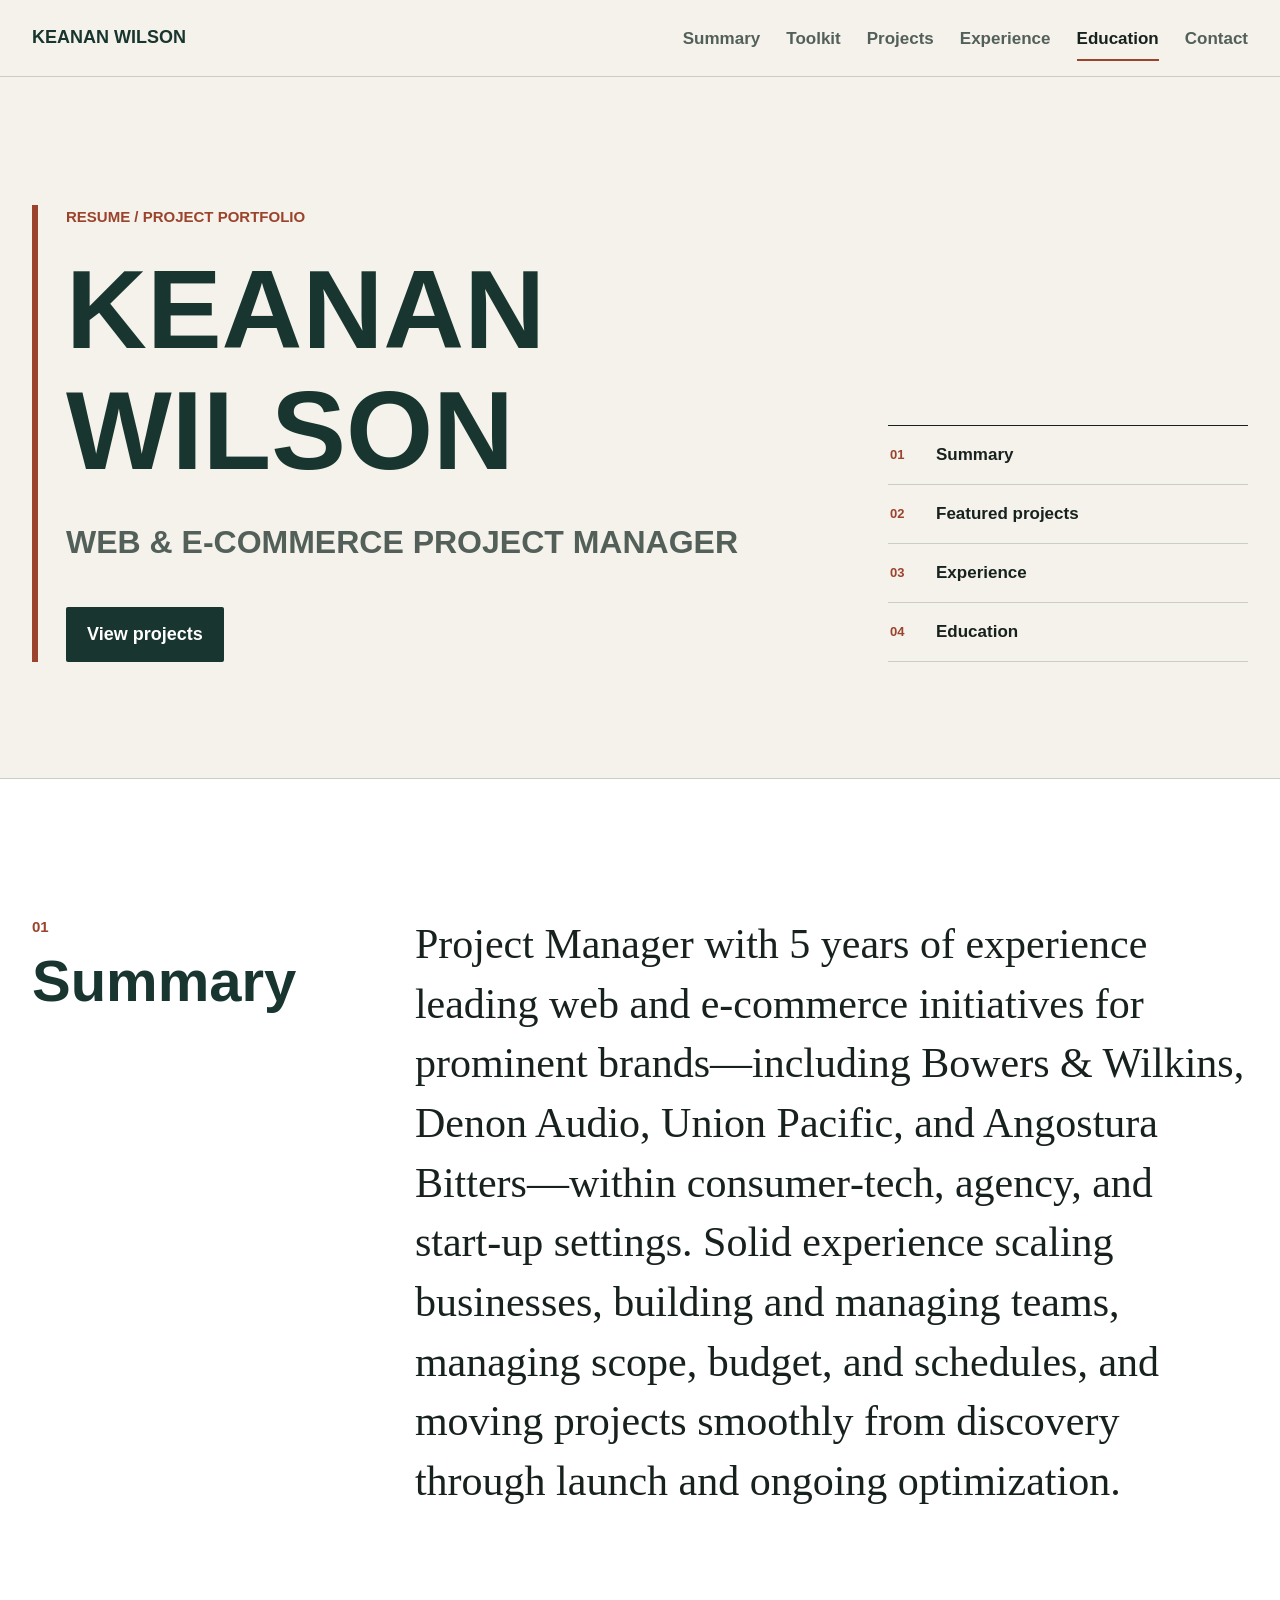
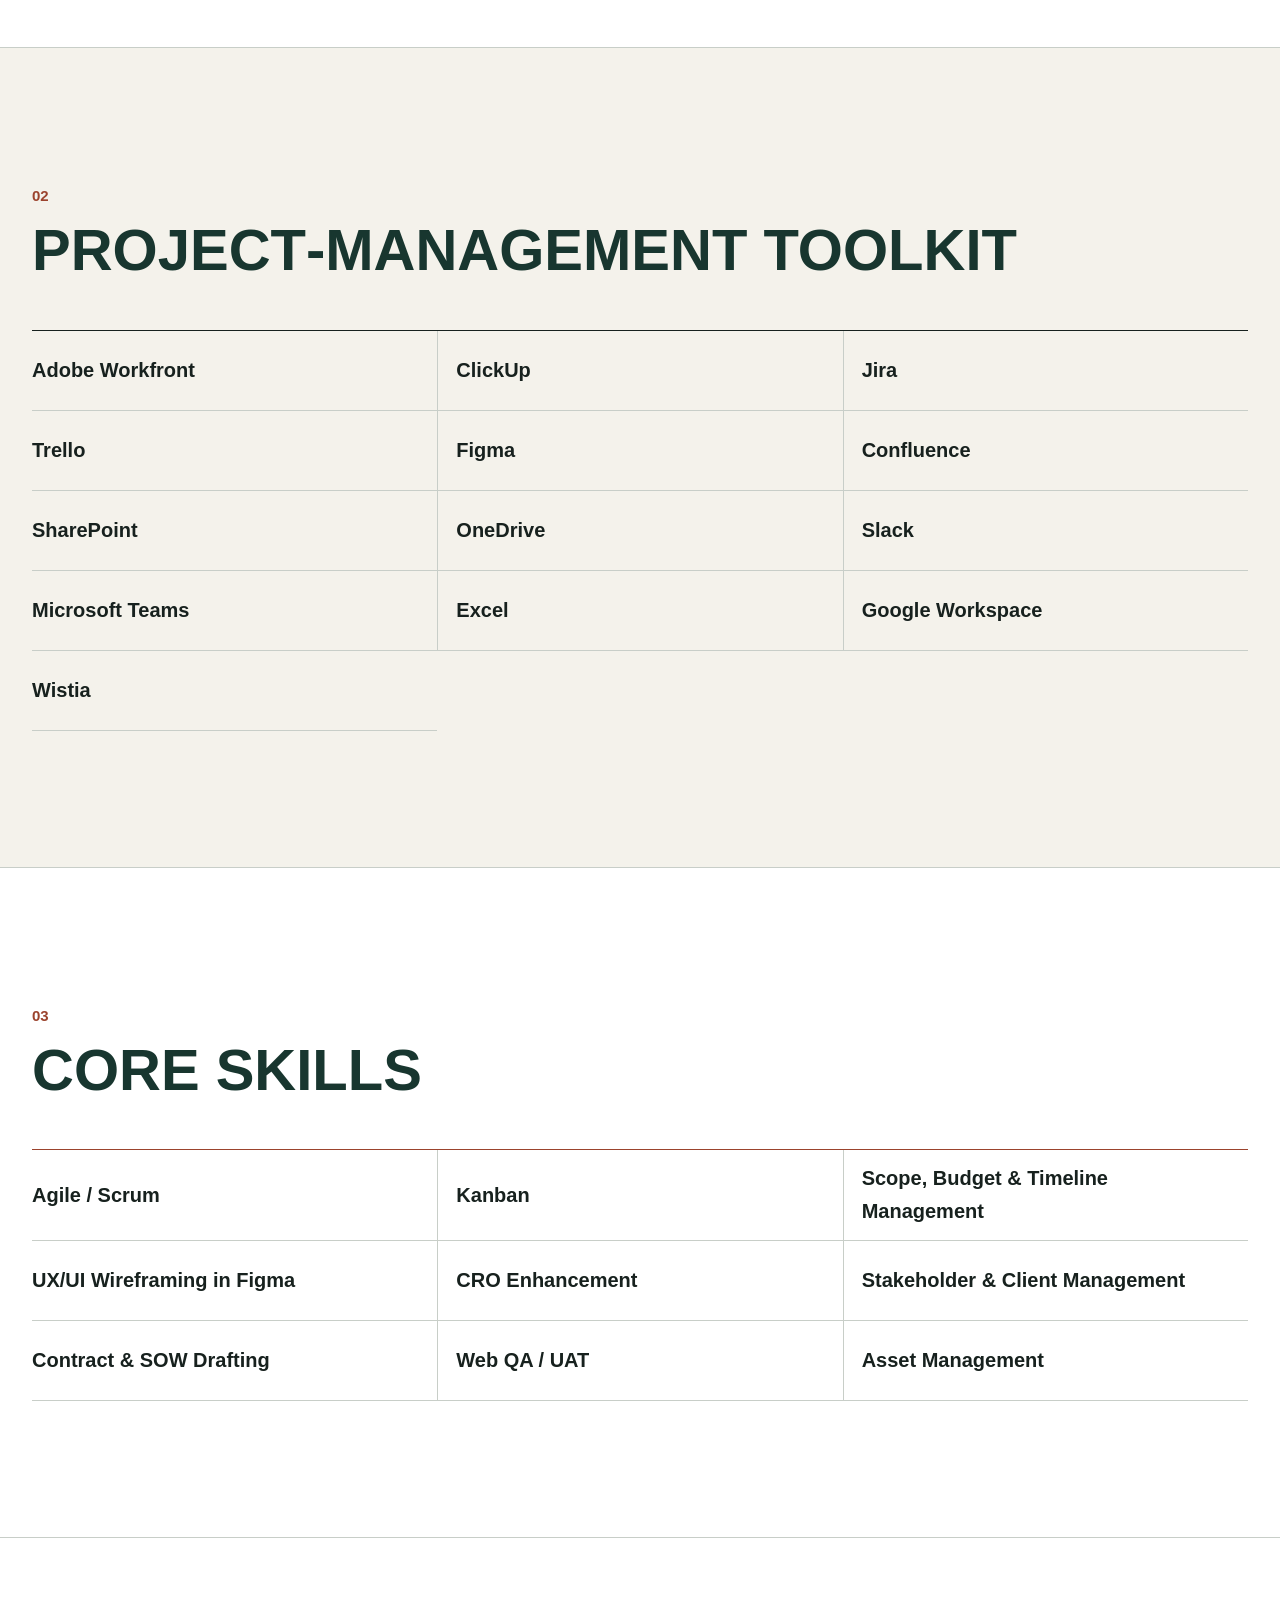
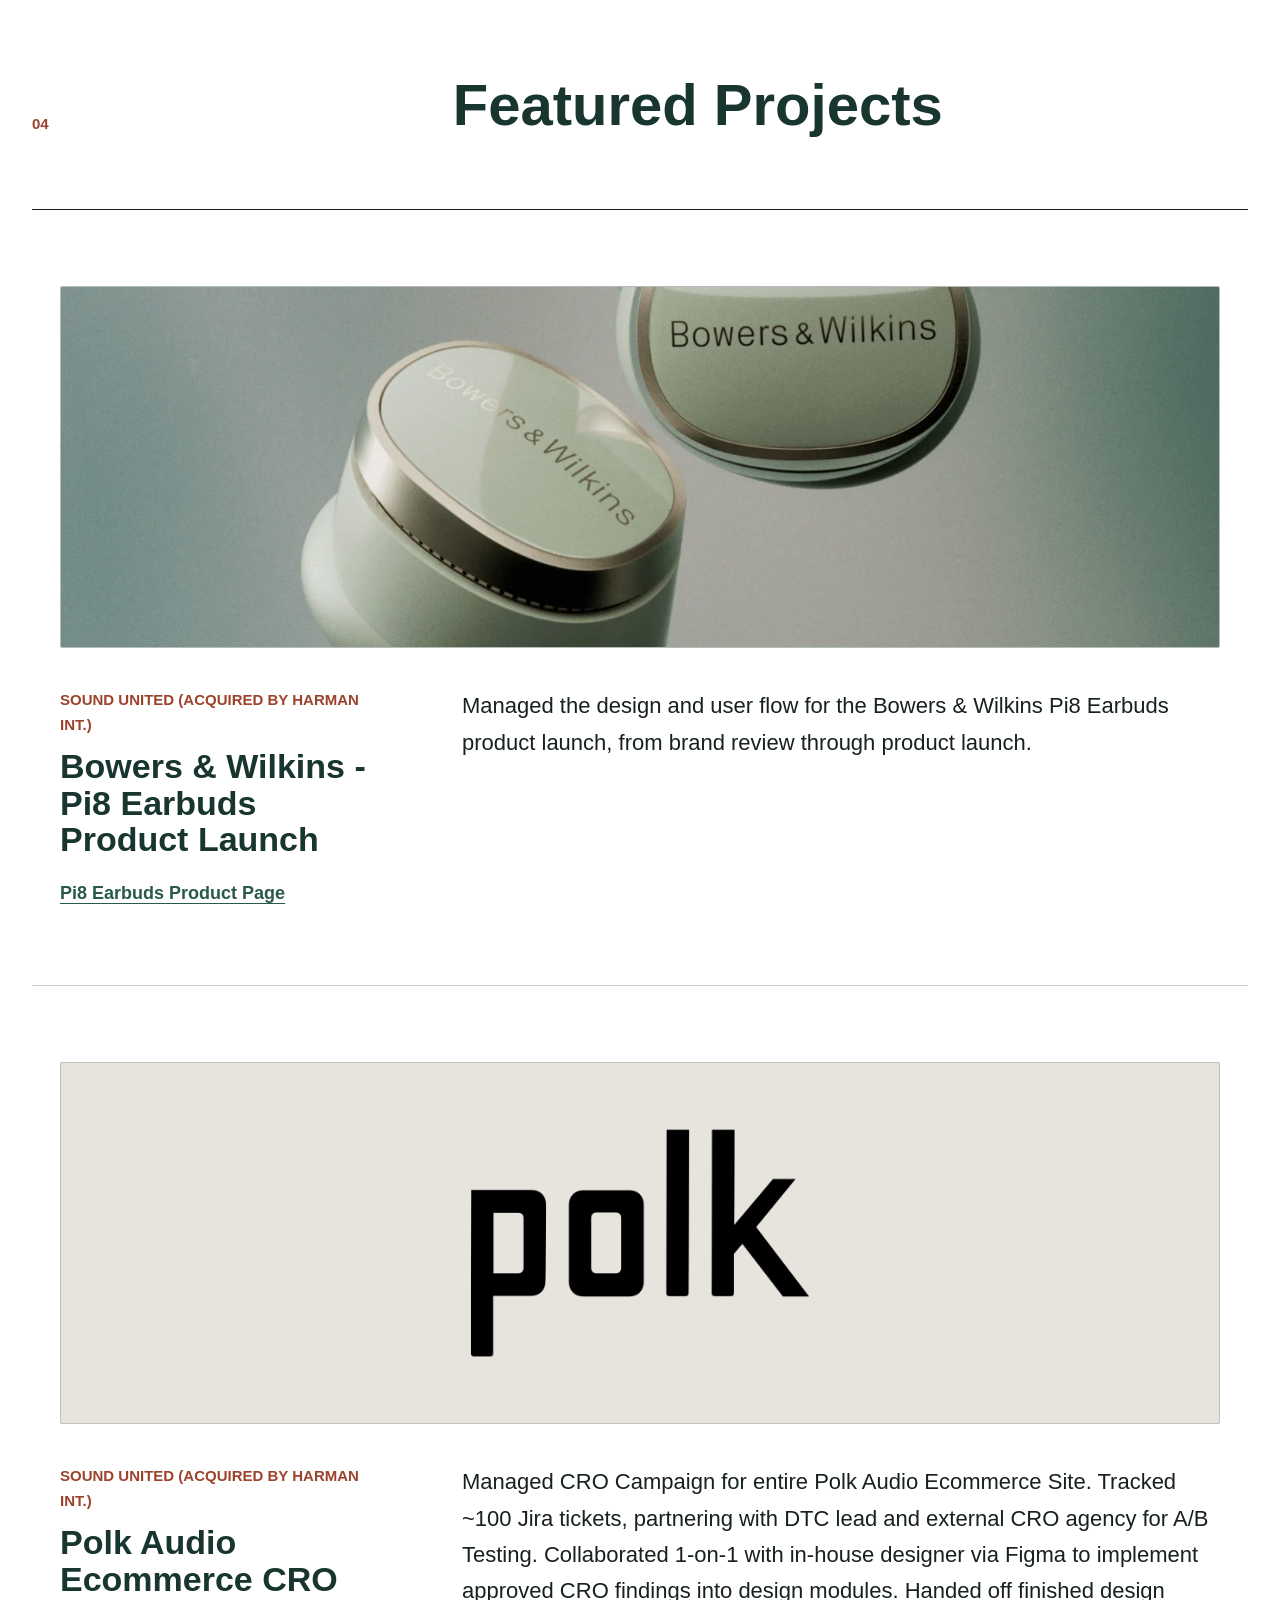
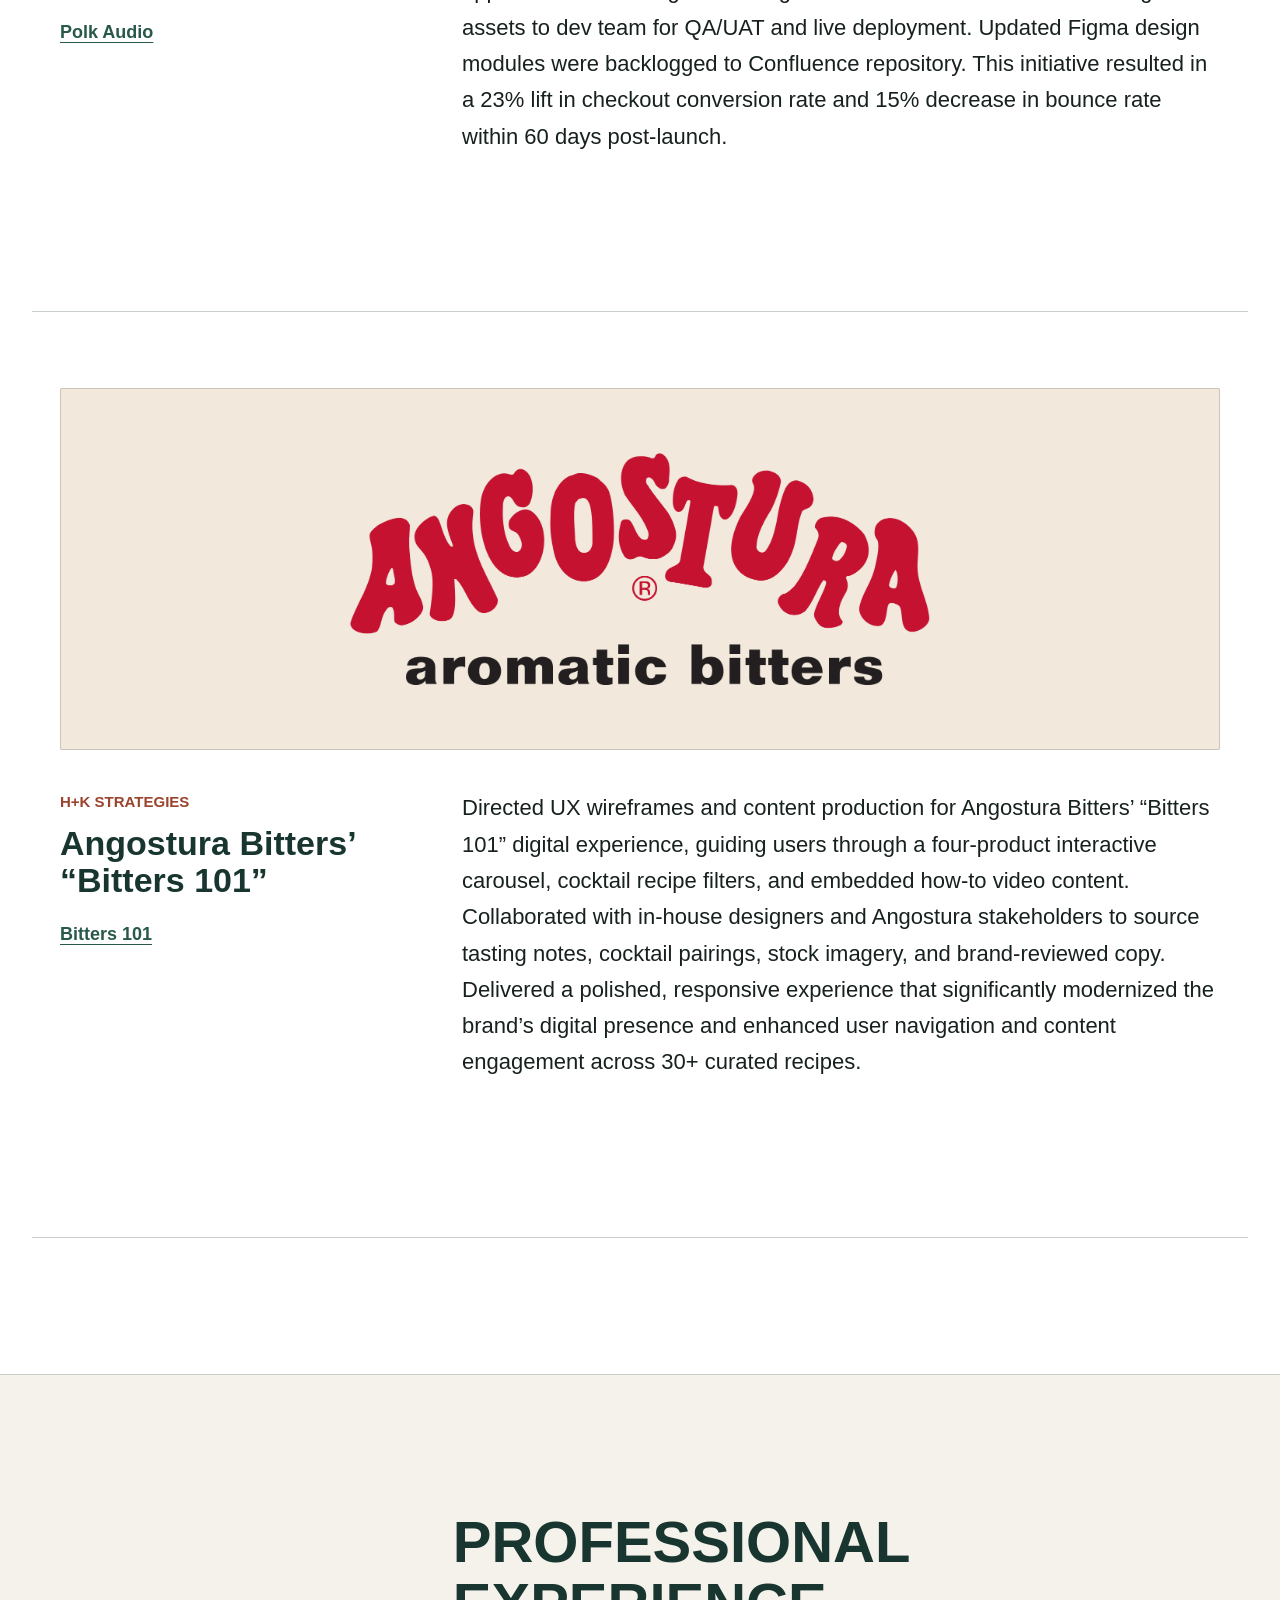
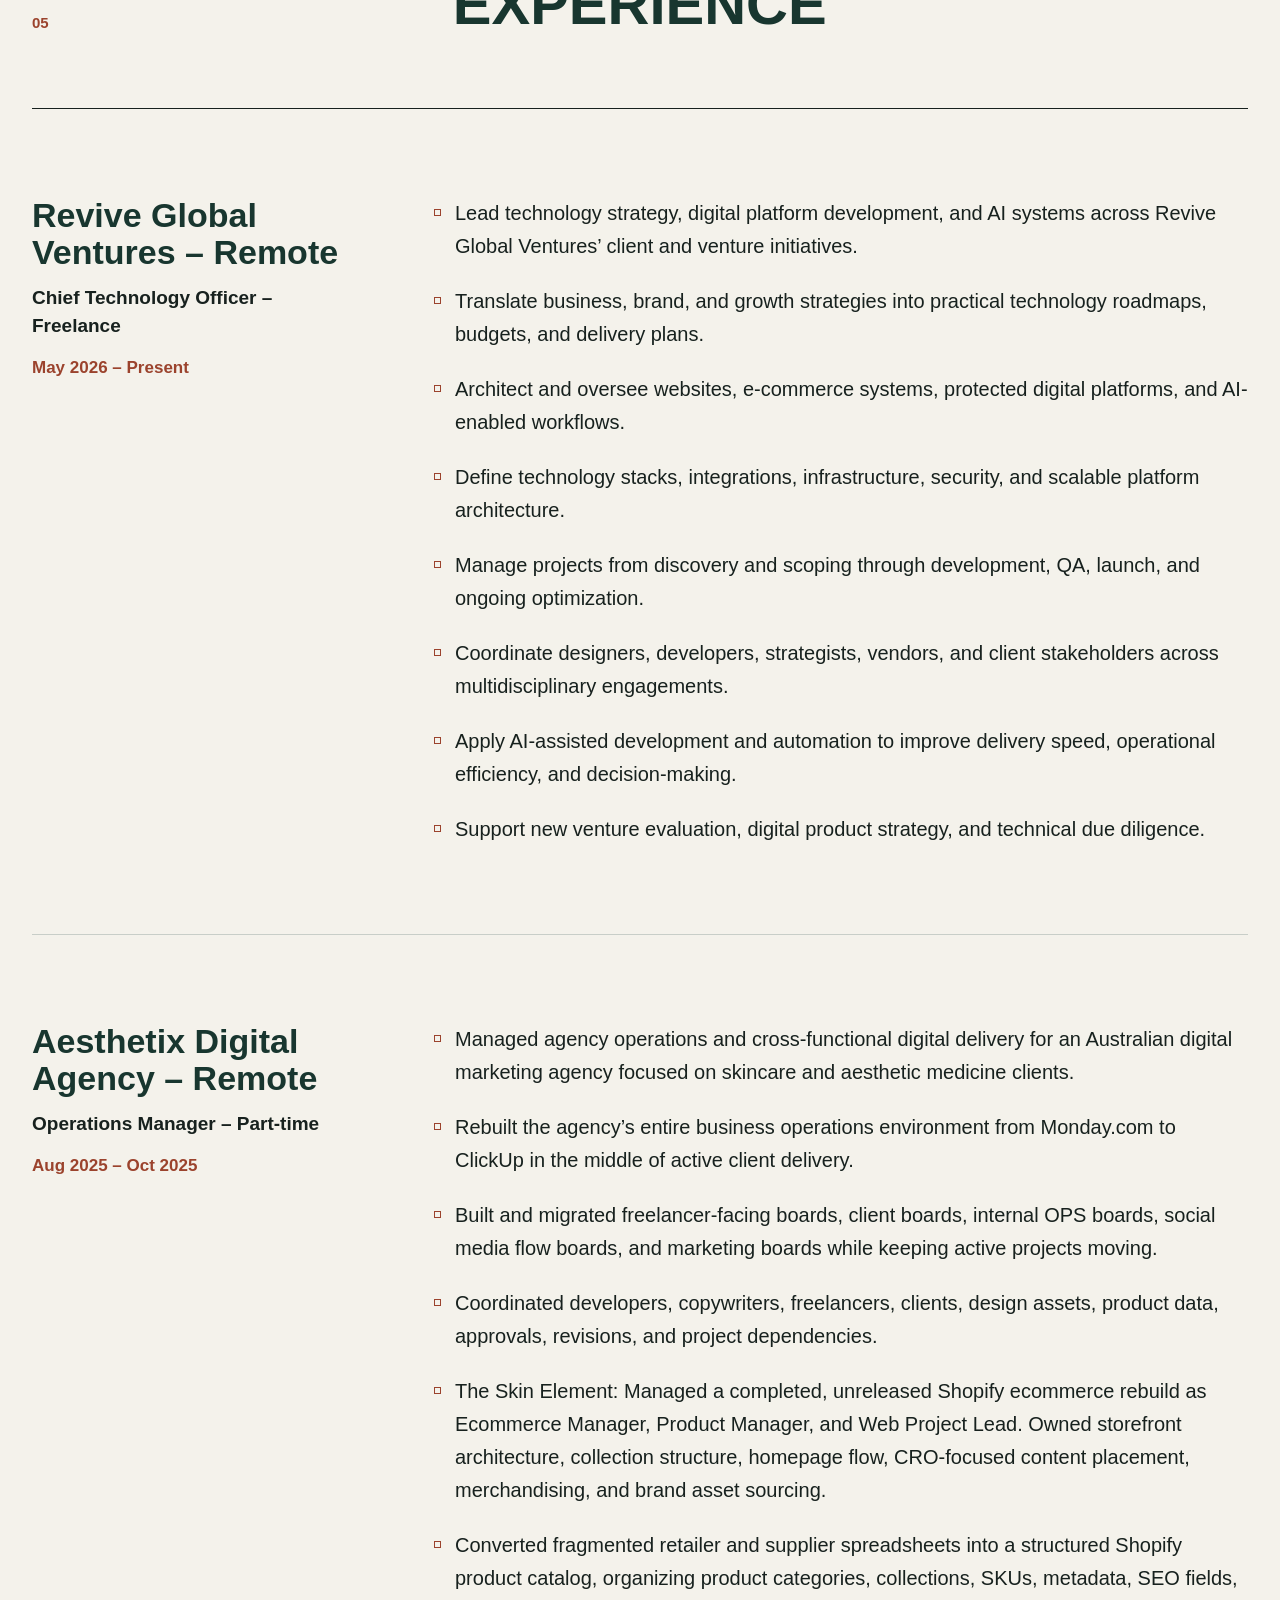
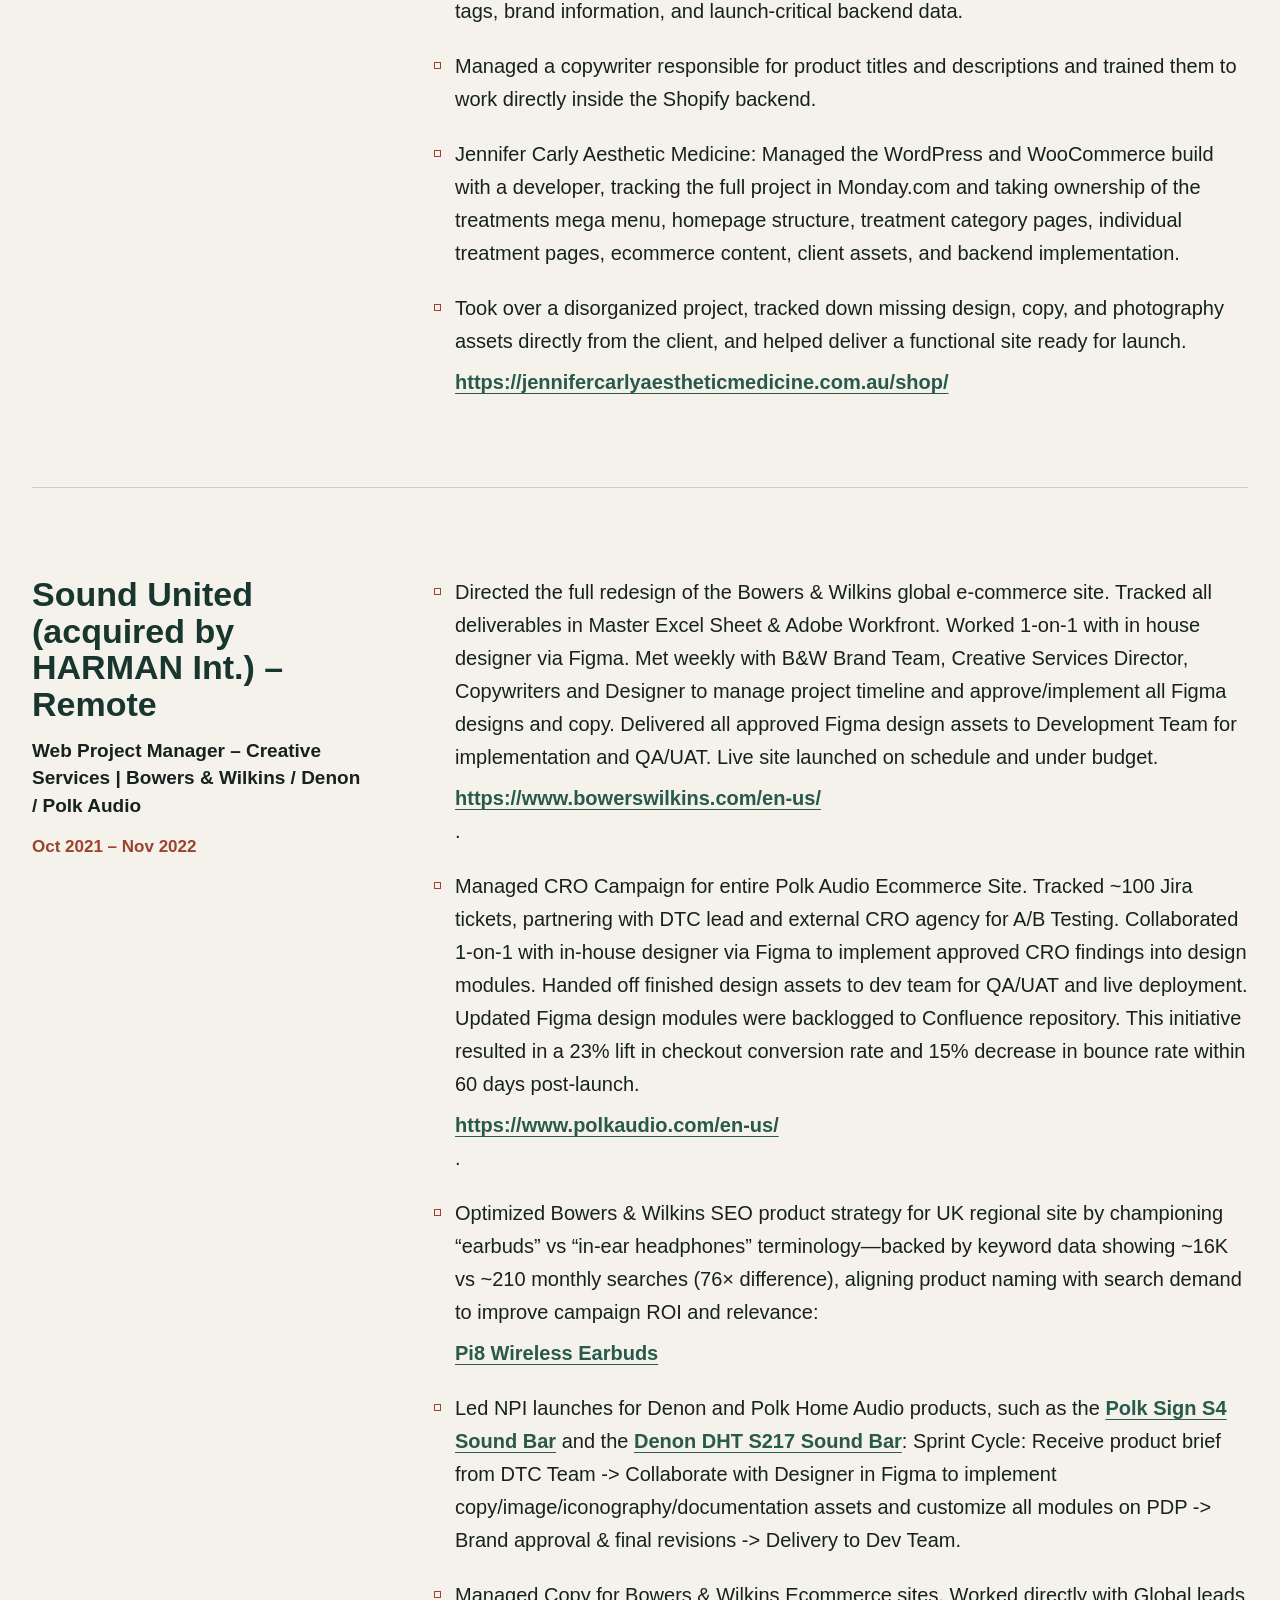
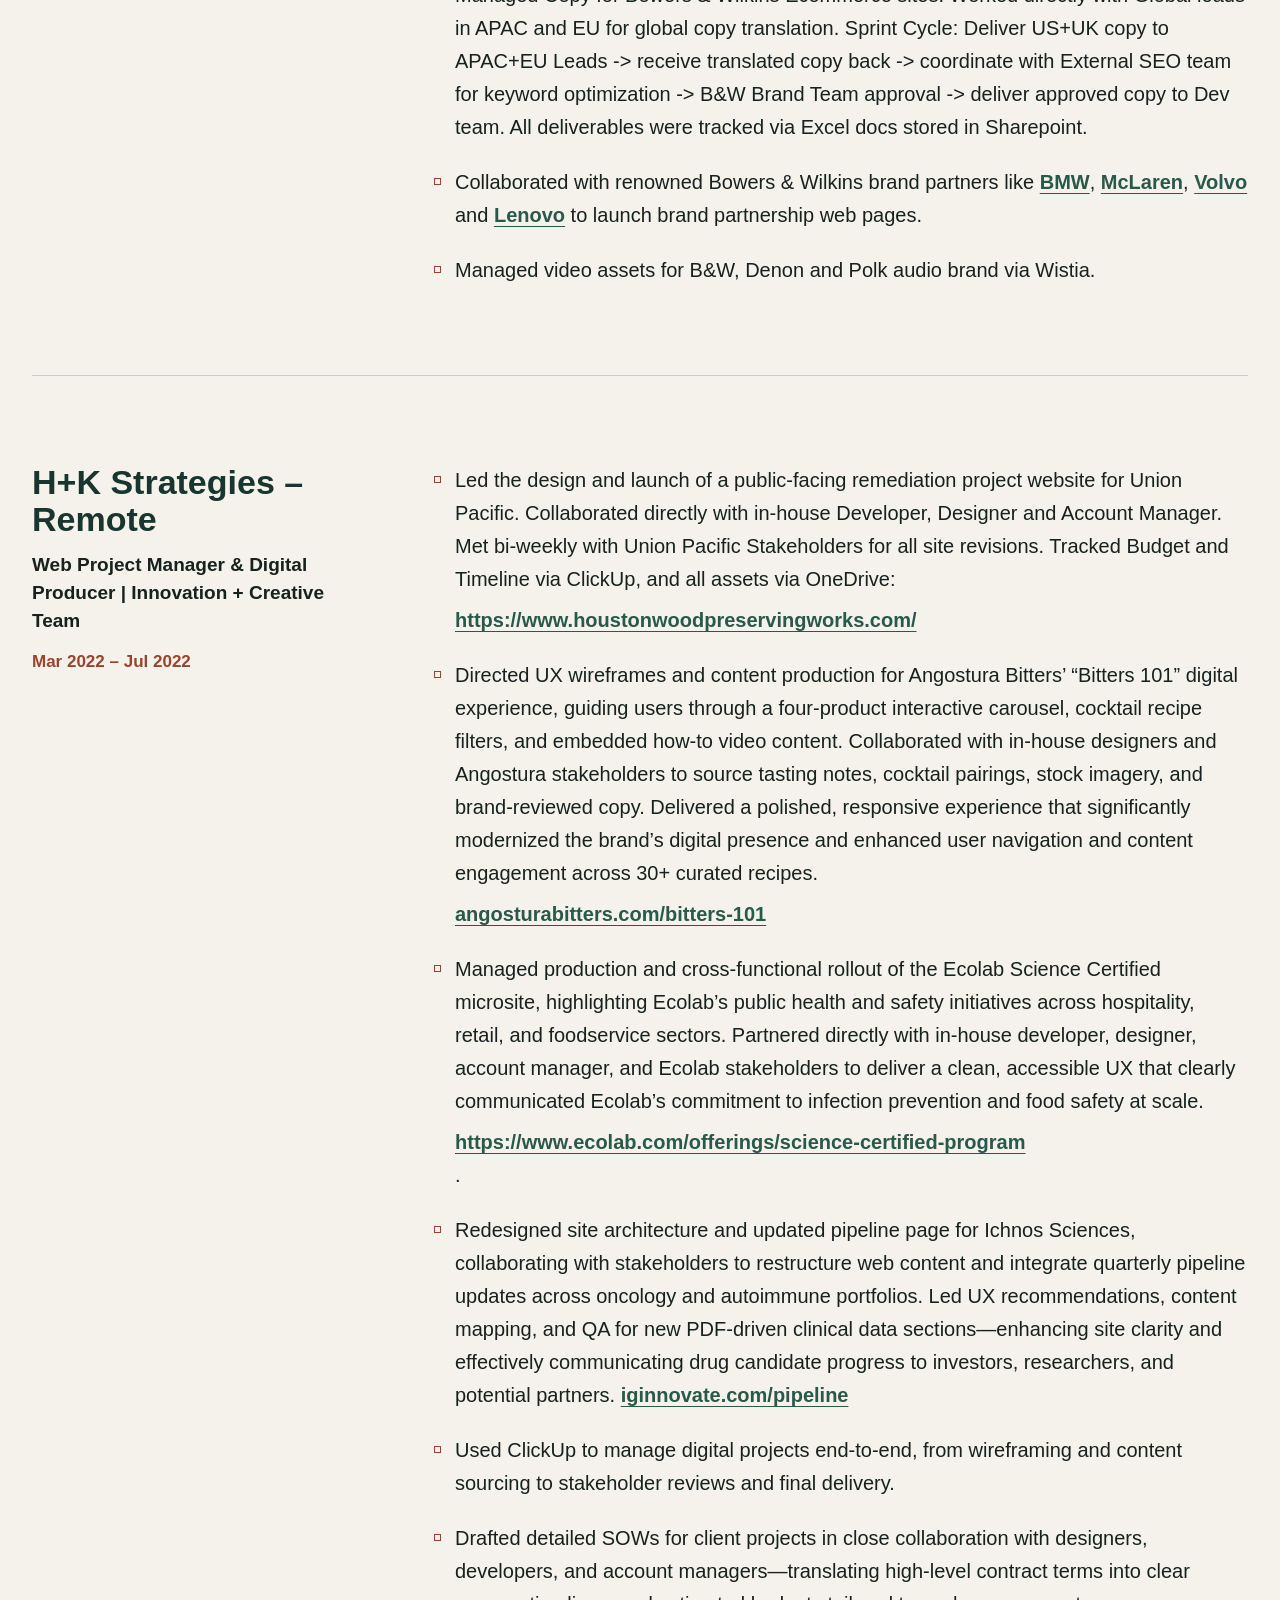
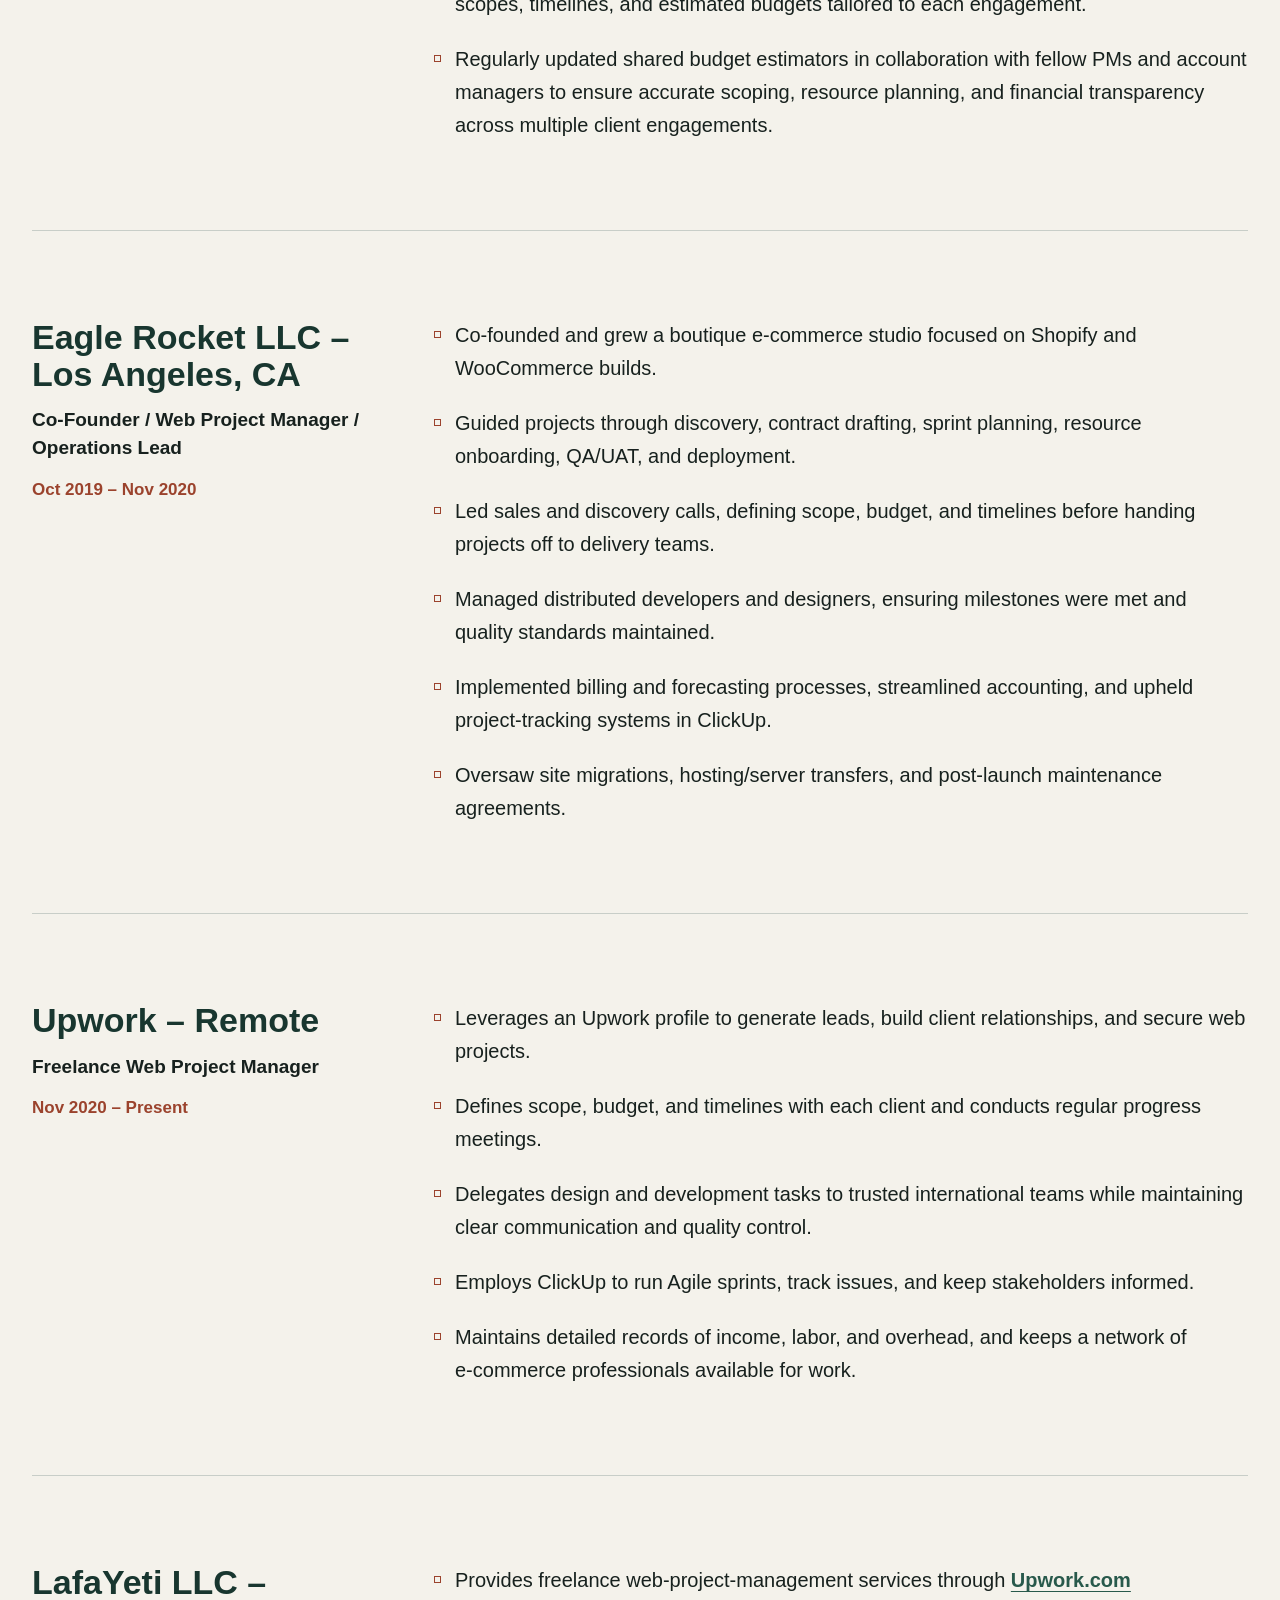
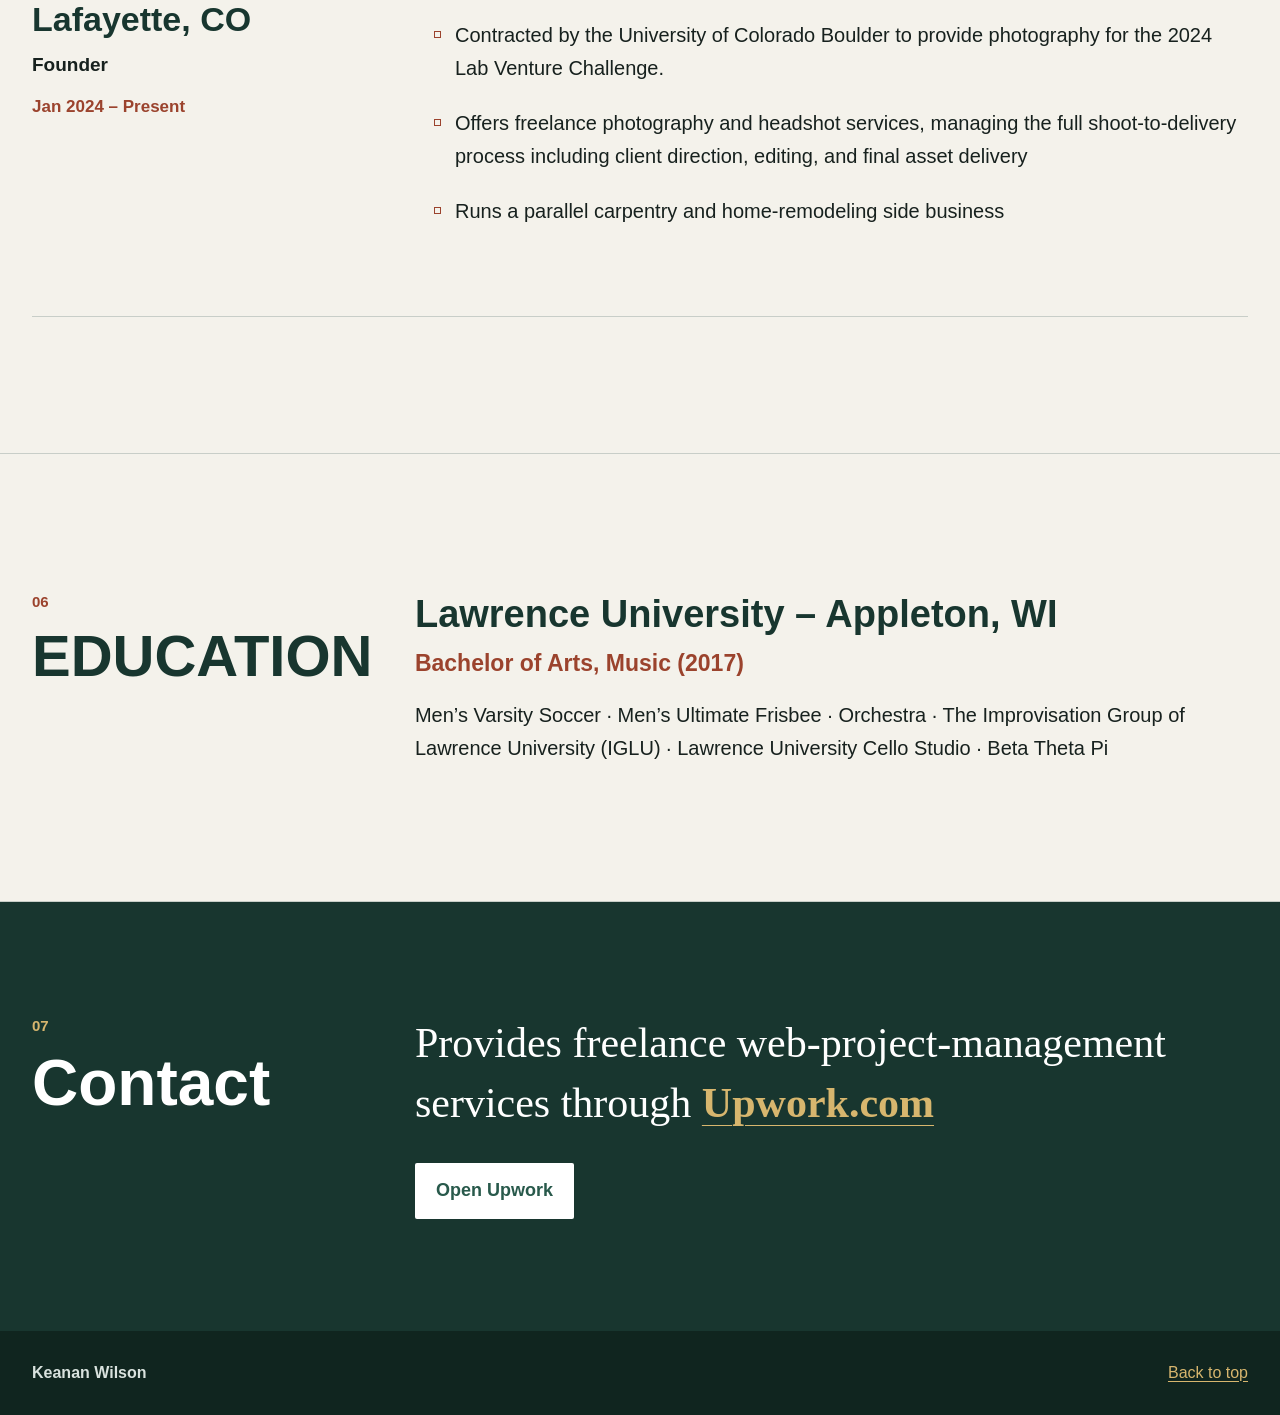
==== commit 092dce9c: "Refine portfolio typography and project order" ====
--- a/index.html
+++ b/index.html
@@ -14,7 +14,7 @@
     <meta name="twitter:title" content="Keanan Wilson | Web &amp; E-Commerce Project Manager">
     <meta name="twitter:description" content="Resume and selected project evidence across web, e-commerce, digital platforms, operations, and AI systems.">
     <link rel="canonical" href="https://lafayeti-dev.github.io/keanan-wilson-resume/">
-    <link rel="stylesheet" href="./styles.css?v=20260714-3">
+    <link rel="stylesheet" href="./styles.css?v=20260714-4">
     <title>Keanan Wilson | Web &amp; E-Commerce Project Manager</title>
     <script>document.documentElement.classList.add('js');</script>
   </head>
@@ -30,8 +30,8 @@
         <nav class="site-nav" id="site-navigation" aria-label="Primary navigation">
           <a href="#summary">Summary</a>
           <a href="#toolkit">Toolkit</a>
+          <a href="#evidence">Projects</a>
           <a href="#experience">Experience</a>
-          <a href="#evidence">Evidence</a>
           <a href="#education">Education</a>
           <a href="#contact">Contact</a>
         </nav>
@@ -46,14 +46,14 @@
             <h1 id="hero-title">KEANAN WILSON</h1>
             <p class="hero-role">WEB &amp; E-COMMERCE PROJECT MANAGER</p>
             <div class="hero-actions">
-              <a class="button button-primary" href="#experience">View experience</a>
+              <a class="button button-primary" href="#evidence">View projects</a>
             </div>
           </div>
 
           <nav class="hero-index" aria-label="Resume sections">
             <a href="#summary"><span>01</span> Summary</a>
-            <a href="#experience"><span>02</span> Experience</a>
-            <a href="#evidence"><span>03</span> Project evidence</a>
+            <a href="#evidence"><span>02</span> Featured projects</a>
+            <a href="#experience"><span>03</span> Experience</a>
             <a href="#education"><span>04</span> Education</a>
           </nav>
         </div>
@@ -113,158 +113,10 @@
         </div>
       </section>
 
-      <section class="section experience-section" id="experience" aria-labelledby="experience-title">
+      <section class="section evidence-section" id="evidence" aria-labelledby="evidence-title">
         <div class="section-inner">
           <div class="section-heading section-heading-wide">
             <p class="section-number">04</p>
-            <h2 id="experience-title">PROFESSIONAL EXPERIENCE</h2>
-          </div>
-
-          <div class="experience-list">
-            <article class="experience-item">
-              <header class="experience-meta">
-                <h3>Revive Global Ventures – Remote</h3>
-                <p class="role">Chief Technology Officer – Freelance</p>
-                <p class="dates"><time datetime="2026-05">May 2026</time> – Present</p>
-              </header>
-              <ul class="responsibility-list">
-                <li>Lead technology strategy, digital platform development, and AI systems across Revive Global Ventures’ client and venture initiatives.</li>
-                <li>Translate business, brand, and growth strategies into practical technology roadmaps, budgets, and delivery plans.</li>
-                <li>Architect and oversee websites, e-commerce systems, protected digital platforms, and AI-enabled workflows.</li>
-                <li>Define technology stacks, integrations, infrastructure, security, and scalable platform architecture.</li>
-                <li>Manage projects from discovery and scoping through development, QA, launch, and ongoing optimization.</li>
-                <li>Coordinate designers, developers, strategists, vendors, and client stakeholders across multidisciplinary engagements.</li>
-                <li>Apply AI-assisted development and automation to improve delivery speed, operational efficiency, and decision-making.</li>
-                <li>Support new venture evaluation, digital product strategy, and technical due diligence.</li>
-              </ul>
-            </article>
-
-            <article class="experience-item">
-              <header class="experience-meta">
-                <h3>Aesthetix Digital Agency – Remote</h3>
-                <p class="role">Operations Manager – Part-time</p>
-                <p class="dates"><time datetime="2025-08">Aug 2025</time> – <time datetime="2025-10">Oct 2025</time></p>
-              </header>
-              <ul class="responsibility-list">
-                <li>Managed agency operations and cross-functional digital delivery for an Australian digital marketing agency focused on skincare and aesthetic medicine clients.</li>
-                <li>Rebuilt the agency’s entire business operations environment from Monday.com to ClickUp in the middle of active client delivery.</li>
-                <li>Built and migrated freelancer-facing boards, client boards, internal OPS boards, social media flow boards, and marketing boards while keeping active projects moving.</li>
-                <li>Coordinated developers, copywriters, freelancers, clients, design assets, product data, approvals, revisions, and project dependencies.</li>
-                <li>The Skin Element: Managed a completed, unreleased Shopify ecommerce rebuild as Ecommerce Manager, Product Manager, and Web Project Lead. Owned storefront architecture, collection structure, homepage flow, CRO-focused content placement, merchandising, and brand asset sourcing.</li>
-                <li>Converted fragmented retailer and supplier spreadsheets into a structured Shopify product catalog, organizing product categories, collections, SKUs, metadata, SEO fields, tags, brand information, and launch-critical backend data.</li>
-                <li>Managed a copywriter responsible for product titles and descriptions and trained them to work directly inside the Shopify backend.</li>
-                <li>Jennifer Carly Aesthetic Medicine: Managed the WordPress and WooCommerce build with a developer, tracking the full project in Monday.com and taking ownership of the treatments mega menu, homepage structure, treatment category pages, individual treatment pages, ecommerce content, client assets, and backend implementation.</li>
-                <li>
-                  Took over a disorganized project, tracked down missing design, copy, and photography assets directly from the client, and helped deliver a functional site ready for launch.
-                  <a class="source-link" href="https://jennifercarlyaestheticmedicine.com.au/shop/" target="_blank" rel="noopener noreferrer">https://jennifercarlyaestheticmedicine.com.au/shop/</a>
-                </li>
-              </ul>
-            </article>
-
-            <article class="experience-item">
-              <header class="experience-meta">
-                <h3>Sound United (acquired by HARMAN Int.) – Remote</h3>
-                <p class="role">Web Project Manager – Creative Services | Bowers &amp; Wilkins / Denon / Polk Audio</p>
-                <p class="dates"><time datetime="2021-10">Oct 2021</time> – <time datetime="2022-11">Nov 2022</time></p>
-              </header>
-              <ul class="responsibility-list">
-                <li>
-                  Directed the full redesign of the Bowers &amp; Wilkins global e‑commerce site. Tracked all deliverables in Master Excel Sheet &amp; Adobe Workfront. Worked 1-on-1 with in house designer via Figma. Met weekly with B&amp;W Brand Team, Creative Services Director, Copywriters and Designer to manage project timeline and approve/implement all Figma designs and copy. Delivered all approved Figma design assets to Development Team for implementation and QA/UAT. Live site launched on schedule and under budget.
-                  <span class="link-line"><a class="source-link" href="https://www.bowerswilkins.com/en-us/" target="_blank" rel="noopener noreferrer">https://www.bowerswilkins.com/en-us/</a>.</span>
-                </li>
-                <li>
-                  Managed CRO Campaign for entire Polk Audio Ecommerce Site. Tracked ~100 Jira tickets, partnering with DTC lead and external CRO agency for A/B Testing. Collaborated 1-on-1 with in-house designer via Figma to implement approved CRO findings into design modules. Handed off finished design assets to dev team for QA/UAT and live deployment. Updated Figma design modules were backlogged to Confluence repository. This initiative resulted in a 23% lift in checkout conversion rate and 15% decrease in bounce rate within 60 days post-launch.
-                  <span class="link-line"><a class="source-link" href="https://www.polkaudio.com/en-us/" target="_blank" rel="noopener noreferrer">https://www.polkaudio.com/en-us/</a>.</span>
-                </li>
-                <li>
-                  Optimized Bowers &amp; Wilkins SEO product strategy for UK regional site by championing “earbuds” vs “in‑ear headphones” terminology—backed by keyword data showing ~16K vs ~210 monthly searches (76× difference), aligning product naming with search demand to improve campaign ROI and relevance:
-                  <span class="link-line"><a class="source-link" href="https://www.bowerswilkins.com/en-gb/product/wireless-earbuds/pi8/FP44962P.html" target="_blank" rel="noopener noreferrer">Pi8 Wireless Earbuds</a></span>
-                </li>
-                <li>Led NPI launches for Denon and Polk Home Audio products, such as the <a href="https://www.polkaudio.com/en-us/product/sound-bars/signa-s4/300443-new.html" target="_blank" rel="noopener noreferrer">Polk Sign S4 Sound Bar</a> and the <a href="https://www.denon.com/en-us/product/archive-sound-bars/dht-s217/300581.html" target="_blank" rel="noopener noreferrer">Denon DHT S217 Sound Bar</a>: Sprint Cycle: Receive product brief from DTC Team -&gt; Collaborate with Designer in Figma to implement copy/image/iconography/documentation assets and customize all modules on PDP -&gt; Brand approval &amp; final revisions -&gt; Delivery to Dev Team.</li>
-                <li>Managed Copy for Bowers &amp; Wilkins Ecommerce sites. Worked directly with Global leads in APAC and EU for global copy translation. Sprint Cycle: Deliver US+UK copy to APAC+EU Leads -&gt; receive translated copy back -&gt; coordinate with External SEO team for keyword optimization -&gt; B&amp;W Brand Team approval -&gt; deliver approved copy to Dev team. All deliverables were tracked via Excel docs stored in Sharepoint.</li>
-                <li>Collaborated with renowned Bowers &amp; Wilkins brand partners like <a href="https://www.bowerswilkins.com/en-us/about-us/collaborations/bmw.html" target="_blank" rel="noopener noreferrer">BMW</a>, <a href="https://www.bowerswilkins.com/en-us/about-us/collaborations/mclaren.html" target="_blank" rel="noopener noreferrer">McLaren</a>, <a href="https://www.bowerswilkins.com/en-us/about-us/collaborations/volvo.html" target="_blank" rel="noopener noreferrer">Volvo</a> and <a href="https://www.bowerswilkins.com/en-us/about-us/collaborations/lenovo.html" target="_blank" rel="noopener noreferrer">Lenovo</a> to launch brand partnership web pages.</li>
-                <li>Managed video assets for B&amp;W, Denon and Polk audio brand via Wistia.</li>
-              </ul>
-            </article>
-
-            <article class="experience-item">
-              <header class="experience-meta">
-                <h3>H+K Strategies – Remote</h3>
-                <p class="role">Web Project Manager &amp; Digital Producer | Innovation + Creative Team</p>
-                <p class="dates"><time datetime="2022-03">Mar 2022</time> – <time datetime="2022-07">Jul 2022</time></p>
-              </header>
-              <ul class="responsibility-list">
-                <li>
-                  Led the design and launch of a public-facing remediation project website for Union Pacific. Collaborated directly with in-house Developer, Designer and Account Manager. Met bi-weekly with Union Pacific Stakeholders for all site revisions. Tracked Budget and Timeline via ClickUp, and all assets via OneDrive:
-                  <span class="link-line"><a class="source-link" href="https://www.houstonwoodpreservingworks.com/" target="_blank" rel="noopener noreferrer">https://www.houstonwoodpreservingworks.com/</a></span>
-                </li>
-                <li>
-                  Directed UX wireframes and content production for Angostura Bitters’ “Bitters 101” digital experience, guiding users through a four-product interactive carousel, cocktail recipe filters, and embedded how-to video content. Collaborated with in-house designers and Angostura stakeholders to source tasting notes, cocktail pairings, stock imagery, and brand-reviewed copy. Delivered a polished, responsive experience that significantly modernized the brand’s digital presence and enhanced user navigation and content engagement across 30+ curated recipes.
-                  <span class="link-line"><a class="source-link" href="https://angosturabitters.com/bitters-101" target="_blank" rel="noopener noreferrer">angosturabitters.com/bitters-101</a></span>
-                </li>
-                <li>
-                  Managed production and cross-functional rollout of the Ecolab Science Certified microsite, highlighting Ecolab’s public health and safety initiatives across hospitality, retail, and foodservice sectors. Partnered directly with in-house developer, designer, account manager, and Ecolab stakeholders to deliver a clean, accessible UX that clearly communicated Ecolab’s commitment to infection prevention and food safety at scale.
-                  <span class="link-line"><a class="source-link" href="https://www.ecolab.com/offerings/science-certified-program" target="_blank" rel="noopener noreferrer">https://www.ecolab.com/offerings/science-certified-program</a>.</span>
-                </li>
-                <li>Redesigned site architecture and updated pipeline page for Ichnos Sciences, collaborating with stakeholders to restructure web content and integrate quarterly pipeline updates across oncology and autoimmune portfolios. Led UX recommendations, content mapping, and QA for new PDF-driven clinical data sections—enhancing site clarity and effectively communicating drug candidate progress to investors, researchers, and potential partners. <a href="https://iginnovate.com/pipeline" target="_blank" rel="noopener noreferrer">iginnovate.com/pipeline</a></li>
-                <li>Used ClickUp to manage digital projects end-to-end, from wireframing and content sourcing to stakeholder reviews and final delivery.</li>
-                <li>Drafted detailed SOWs for client projects in close collaboration with designers, developers, and account managers—translating high-level contract terms into clear scopes, timelines, and estimated budgets tailored to each engagement.</li>
-                <li>Regularly updated shared budget estimators in collaboration with fellow PMs and account managers to ensure accurate scoping, resource planning, and financial transparency across multiple client engagements.</li>
-              </ul>
-            </article>
-
-            <article class="experience-item">
-              <header class="experience-meta">
-                <h3>Eagle Rocket LLC – Los Angeles, CA</h3>
-                <p class="role">Co‑Founder / Web Project Manager / Operations Lead</p>
-                <p class="dates"><time datetime="2019-10">Oct 2019</time> – <time datetime="2020-11">Nov 2020</time></p>
-              </header>
-              <ul class="responsibility-list">
-                <li>Co‑founded and grew a boutique e‑commerce studio focused on Shopify and WooCommerce builds.</li>
-                <li>Guided projects through discovery, contract drafting, sprint planning, resource onboarding, QA/UAT, and deployment.</li>
-                <li>Led sales and discovery calls, defining scope, budget, and timelines before handing projects off to delivery teams.</li>
-                <li>Managed distributed developers and designers, ensuring milestones were met and quality standards maintained.</li>
-                <li>Implemented billing and forecasting processes, streamlined accounting, and upheld project‑tracking systems in ClickUp.</li>
-                <li>Oversaw site migrations, hosting/server transfers, and post‑launch maintenance agreements.</li>
-              </ul>
-            </article>
-
-            <article class="experience-item">
-              <header class="experience-meta">
-                <h3>Upwork – Remote</h3>
-                <p class="role">Freelance Web Project Manager</p>
-                <p class="dates"><time datetime="2020-11">Nov 2020</time> – Present</p>
-              </header>
-              <ul class="responsibility-list">
-                <li>Leverages an Upwork profile to generate leads, build client relationships, and secure web projects.</li>
-                <li>Defines scope, budget, and timelines with each client and conducts regular progress meetings.</li>
-                <li>Delegates design and development tasks to trusted international teams while maintaining clear communication and quality control.</li>
-                <li>Employs ClickUp to run Agile sprints, track issues, and keep stakeholders informed.</li>
-                <li>Maintains detailed records of income, labor, and overhead, and keeps a network of e‑commerce professionals available for work.</li>
-              </ul>
-            </article>
-
-            <article class="experience-item">
-              <header class="experience-meta">
-                <h3>LafaYeti LLC – Lafayette, CO</h3>
-                <p class="role">Founder</p>
-                <p class="dates"><time datetime="2024-01">Jan 2024</time> – Present</p>
-              </header>
-              <ul class="responsibility-list">
-                <li>Provides freelance web‑project‑management services through <a href="https://www.upwork.com/" target="_blank" rel="noopener noreferrer">Upwork.com</a></li>
-                <li>Contracted by the University of Colorado Boulder to provide photography for the 2024 Lab Venture Challenge.</li>
-                <li>Offers freelance photography and headshot services, managing the full shoot-to-delivery process including client direction, editing, and final asset delivery</li>
-                <li>Runs a parallel carpentry and home‑remodeling side business</li>
-              </ul>
-            </article>
-          </div>
-        </div>
-      </section>
-
-      <section class="section evidence-section" id="evidence" aria-labelledby="evidence-title">
-        <div class="section-inner">
-          <div class="section-heading section-heading-wide">
-            <p class="section-number">05</p>
             <h2 id="evidence-title">Featured Projects</h2>
           </div>
 
@@ -314,6 +166,154 @@
         </div>
       </section>
 
+      <section class="section experience-section" id="experience" aria-labelledby="experience-title">
+        <div class="section-inner">
+          <div class="section-heading section-heading-wide">
+            <p class="section-number">05</p>
+            <h2 id="experience-title">PROFESSIONAL EXPERIENCE</h2>
+          </div>
+
+          <div class="experience-list">
+            <article class="experience-item">
+              <header class="experience-meta">
+                <h3>Revive Global Ventures – Remote</h3>
+                <p class="role">Chief Technology Officer – Freelance</p>
+                <p class="dates"><time datetime="2026-05">May 2026</time> – Present</p>
+              </header>
+              <ul class="responsibility-list">
+                <li>Lead technology strategy, digital platform development, and AI systems across Revive Global Ventures’ client and venture initiatives.</li>
+                <li>Translate business, brand, and growth strategies into practical technology roadmaps, budgets, and delivery plans.</li>
+                <li>Architect and oversee websites, e-commerce systems, protected digital platforms, and AI-enabled workflows.</li>
+                <li>Define technology stacks, integrations, infrastructure, security, and scalable platform architecture.</li>
+                <li>Manage projects from discovery and scoping through development, QA, launch, and ongoing optimization.</li>
+                <li>Coordinate designers, developers, strategists, vendors, and client stakeholders across multidisciplinary engagements.</li>
+                <li>Apply AI-assisted development and automation to improve delivery speed, operational efficiency, and decision-making.</li>
+                <li>Support new venture evaluation, digital product strategy, and technical due diligence.</li>
+              </ul>
+            </article>
+
+            <article class="experience-item">
+              <header class="experience-meta">
+                <h3>Aesthetix Digital Agency – Remote</h3>
+                <p class="role">Operations Manager – Part-time</p>
+                <p class="dates"><time datetime="2025-08">Aug 2025</time> – <time datetime="2025-10">Oct 2025</time></p>
+              </header>
+              <ul class="responsibility-list">
+                <li>Managed agency operations and cross-functional digital delivery for an Australian digital marketing agency focused on skincare and aesthetic medicine clients.</li>
+                <li>Rebuilt the agency’s entire business operations environment from Monday.com to ClickUp in the middle of active client delivery.</li>
+                <li>Built and migrated freelancer-facing boards, client boards, internal OPS boards, social media flow boards, and marketing boards while keeping active projects moving.</li>
+                <li>Coordinated developers, copywriters, freelancers, clients, design assets, product data, approvals, revisions, and project dependencies.</li>
+                <li>The Skin Element: Managed a completed, unreleased Shopify ecommerce rebuild as Ecommerce Manager, Product Manager, and Web Project Lead. Owned storefront architecture, collection structure, homepage flow, CRO-focused content placement, merchandising, and brand asset sourcing.</li>
+                <li>Converted fragmented retailer and supplier spreadsheets into a structured Shopify product catalog, organizing product categories, collections, SKUs, metadata, SEO fields, tags, brand information, and launch-critical backend data.</li>
+                <li>Managed a copywriter responsible for product titles and descriptions and trained them to work directly inside the Shopify backend.</li>
+                <li>Jennifer Carly Aesthetic Medicine: Managed the WordPress and WooCommerce build with a developer, tracking the full project in Monday.com and taking ownership of the treatments mega menu, homepage structure, treatment category pages, individual treatment pages, ecommerce content, client assets, and backend implementation.</li>
+                <li>
+                  Took over a disorganized project, tracked down missing design, copy, and photography assets directly from the client, and helped deliver a functional site ready for launch.
+                  <a class="source-link" href="https://jennifercarlyaestheticmedicine.com.au/shop/" target="_blank" rel="noopener noreferrer">https://jennifercarlyaestheticmedicine.com.au/shop/</a>
+                </li>
+              </ul>
+            </article>
+
+            <article class="experience-item">
+              <header class="experience-meta">
+                <h3>Sound United (acquired by HARMAN Int.) – Remote</h3>
+                <p class="role">Web Project Manager – Creative Services | Bowers &amp; Wilkins / Denon / Polk Audio</p>
+                <p class="dates"><time datetime="2021-10">Oct 2021</time> – <time datetime="2022-11">Nov 2022</time></p>
+              </header>
+              <ul class="responsibility-list">
+                <li>
+                  Directed the full redesign of the Bowers &amp; Wilkins global e‑commerce site. Tracked all deliverables in Master Excel Sheet &amp; Adobe Workfront. Worked 1-on-1 with in house designer via Figma. Met weekly with B&amp;W Brand Team, Creative Services Director, Copywriters and Designer to manage project timeline and approve/implement all Figma designs and copy. Delivered all approved Figma design assets to Development Team for implementation and QA/UAT. Live site launched on schedule and under budget.
+                  <span class="link-line"><a class="source-link" href="https://www.bowerswilkins.com/en-us/" target="_blank" rel="noopener noreferrer">https://www.bowerswilkins.com/en-us/</a>.</span>
+                </li>
+                <li>
+                  Managed CRO Campaign for entire Polk Audio Ecommerce Site. Tracked ~100 Jira tickets, partnering with DTC lead and external CRO agency for A/B Testing. Collaborated 1-on-1 with in-house designer via Figma to implement approved CRO findings into design modules. Handed off finished design assets to dev team for QA/UAT and live deployment. Updated Figma design modules were backlogged to Confluence repository. This initiative resulted in a 23% lift in checkout conversion rate and 15% decrease in bounce rate within 60 days post-launch.
+                  <span class="link-line"><a class="source-link" href="https://www.polkaudio.com/en-us/" target="_blank" rel="noopener noreferrer">https://www.polkaudio.com/en-us/</a>.</span>
+                </li>
+                <li>
+                  Optimized Bowers &amp; Wilkins SEO product strategy for UK regional site by championing “earbuds” vs “in‑ear headphones” terminology—backed by keyword data showing ~16K vs ~210 monthly searches (76× difference), aligning product naming with search demand to improve campaign ROI and relevance:
+                  <span class="link-line"><a class="source-link" href="https://www.bowerswilkins.com/en-gb/product/wireless-earbuds/pi8/FP44962P.html" target="_blank" rel="noopener noreferrer">Pi8 Wireless Earbuds</a></span>
+                </li>
+                <li>Led NPI launches for Denon and Polk Home Audio products, such as the <a href="https://www.polkaudio.com/en-us/product/sound-bars/signa-s4/300443-new.html" target="_blank" rel="noopener noreferrer">Polk Sign S4 Sound Bar</a> and the <a href="https://www.denon.com/en-us/product/archive-sound-bars/dht-s217/300581.html" target="_blank" rel="noopener noreferrer">Denon DHT S217 Sound Bar</a>: Sprint Cycle: Receive product brief from DTC Team -&gt; Collaborate with Designer in Figma to implement copy/image/iconography/documentation assets and customize all modules on PDP -&gt; Brand approval &amp; final revisions -&gt; Delivery to Dev Team.</li>
+                <li>Managed Copy for Bowers &amp; Wilkins Ecommerce sites. Worked directly with Global leads in APAC and EU for global copy translation. Sprint Cycle: Deliver US+UK copy to APAC+EU Leads -&gt; receive translated copy back -&gt; coordinate with External SEO team for keyword optimization -&gt; B&amp;W Brand Team approval -&gt; deliver approved copy to Dev team. All deliverables were tracked via Excel docs stored in Sharepoint.</li>
+                <li>Collaborated with renowned Bowers &amp; Wilkins brand partners like <a href="https://www.bowerswilkins.com/en-us/about-us/collaborations/bmw.html" target="_blank" rel="noopener noreferrer">BMW</a>, <a href="https://www.bowerswilkins.com/en-us/about-us/collaborations/mclaren.html" target="_blank" rel="noopener noreferrer">McLaren</a>, <a href="https://www.bowerswilkins.com/en-us/about-us/collaborations/volvo.html" target="_blank" rel="noopener noreferrer">Volvo</a> and <a href="https://www.bowerswilkins.com/en-us/about-us/collaborations/lenovo.html" target="_blank" rel="noopener noreferrer">Lenovo</a> to launch brand partnership web pages.</li>
+                <li>Managed video assets for B&amp;W, Denon and Polk audio brand via Wistia.</li>
+              </ul>
+            </article>
+
+            <article class="experience-item">
+              <header class="experience-meta">
+                <h3>H+K Strategies – Remote</h3>
+                <p class="role">Web Project Manager &amp; Digital Producer | Innovation + Creative Team</p>
+                <p class="dates"><time datetime="2022-03">Mar 2022</time> – <time datetime="2022-07">Jul 2022</time></p>
+              </header>
+              <ul class="responsibility-list">
+                <li>
+                  Led the design and launch of a public-facing remediation project website for Union Pacific. Collaborated directly with in-house Developer, Designer and Account Manager. Met bi-weekly with Union Pacific Stakeholders for all site revisions. Tracked Budget and Timeline via ClickUp, and all assets via OneDrive:
+                  <span class="link-line"><a class="source-link" href="https://www.houstonwoodpreservingworks.com/" target="_blank" rel="noopener noreferrer">https://www.houstonwoodpreservingworks.com/</a></span>
+                </li>
+                <li>
+                  Directed UX wireframes and content production for Angostura Bitters’ “Bitters 101” digital experience, guiding users through a four-product interactive carousel, cocktail recipe filters, and embedded how-to video content. Collaborated with in-house designers and Angostura stakeholders to source tasting notes, cocktail pairings, stock imagery, and brand-reviewed copy. Delivered a polished, responsive experience that significantly modernized the brand’s digital presence and enhanced user navigation and content engagement across 30+ curated recipes.
+                  <span class="link-line"><a class="source-link" href="https://angosturabitters.com/bitters-101" target="_blank" rel="noopener noreferrer">angosturabitters.com/bitters-101</a></span>
+                </li>
+                <li>
+                  Managed production and cross-functional rollout of the Ecolab Science Certified microsite, highlighting Ecolab’s public health and safety initiatives across hospitality, retail, and foodservice sectors. Partnered directly with in-house developer, designer, account manager, and Ecolab stakeholders to deliver a clean, accessible UX that clearly communicated Ecolab’s commitment to infection prevention and food safety at scale.
+                  <span class="link-line"><a class="source-link" href="https://www.ecolab.com/offerings/science-certified-program" target="_blank" rel="noopener noreferrer">https://www.ecolab.com/offerings/science-certified-program</a>.</span>
+                </li>
+                <li>Redesigned site architecture and updated pipeline page for Ichnos Sciences, collaborating with stakeholders to restructure web content and integrate quarterly pipeline updates across oncology and autoimmune portfolios. Led UX recommendations, content mapping, and QA for new PDF-driven clinical data sections—enhancing site clarity and effectively communicating drug candidate progress to investors, researchers, and potential partners. <a href="https://iginnovate.com/pipeline" target="_blank" rel="noopener noreferrer">iginnovate.com/pipeline</a></li>
+                <li>Used ClickUp to manage digital projects end-to-end, from wireframing and content sourcing to stakeholder reviews and final delivery.</li>
+                <li>Drafted detailed SOWs for client projects in close collaboration with designers, developers, and account managers—translating high-level contract terms into clear scopes, timelines, and estimated budgets tailored to each engagement.</li>
+                <li>Regularly updated shared budget estimators in collaboration with fellow PMs and account managers to ensure accurate scoping, resource planning, and financial transparency across multiple client engagements.</li>
+              </ul>
+            </article>
+
+            <article class="experience-item">
+              <header class="experience-meta">
+                <h3>Eagle Rocket LLC – Los Angeles, CA</h3>
+                <p class="role">Co‑Founder / Web Project Manager / Operations Lead</p>
+                <p class="dates"><time datetime="2019-10">Oct 2019</time> – <time datetime="2020-11">Nov 2020</time></p>
+              </header>
+              <ul class="responsibility-list">
+                <li>Co‑founded and grew a boutique e‑commerce studio focused on Shopify and WooCommerce builds.</li>
+                <li>Guided projects through discovery, contract drafting, sprint planning, resource onboarding, QA/UAT, and deployment.</li>
+                <li>Led sales and discovery calls, defining scope, budget, and timelines before handing projects off to delivery teams.</li>
+                <li>Managed distributed developers and designers, ensuring milestones were met and quality standards maintained.</li>
+                <li>Implemented billing and forecasting processes, streamlined accounting, and upheld project‑tracking systems in ClickUp.</li>
+                <li>Oversaw site migrations, hosting/server transfers, and post‑launch maintenance agreements.</li>
+              </ul>
+            </article>
+
+            <article class="experience-item">
+              <header class="experience-meta">
+                <h3>Upwork – Remote</h3>
+                <p class="role">Freelance Web Project Manager</p>
+                <p class="dates"><time datetime="2020-11">Nov 2020</time> – Present</p>
+              </header>
+              <ul class="responsibility-list">
+                <li>Leverages an Upwork profile to generate leads, build client relationships, and secure web projects.</li>
+                <li>Defines scope, budget, and timelines with each client and conducts regular progress meetings.</li>
+                <li>Delegates design and development tasks to trusted international teams while maintaining clear communication and quality control.</li>
+                <li>Employs ClickUp to run Agile sprints, track issues, and keep stakeholders informed.</li>
+                <li>Maintains detailed records of income, labor, and overhead, and keeps a network of e‑commerce professionals available for work.</li>
+              </ul>
+            </article>
+
+            <article class="experience-item">
+              <header class="experience-meta">
+                <h3>LafaYeti LLC – Lafayette, CO</h3>
+                <p class="role">Founder</p>
+                <p class="dates"><time datetime="2024-01">Jan 2024</time> – Present</p>
+              </header>
+              <ul class="responsibility-list">
+                <li>Provides freelance web‑project‑management services through <a href="https://www.upwork.com/" target="_blank" rel="noopener noreferrer">Upwork.com</a></li>
+                <li>Contracted by the University of Colorado Boulder to provide photography for the 2024 Lab Venture Challenge.</li>
+                <li>Offers freelance photography and headshot services, managing the full shoot-to-delivery process including client direction, editing, and final asset delivery</li>
+                <li>Runs a parallel carpentry and home‑remodeling side business</li>
+              </ul>
+            </article>
+          </div>
+        </div>
+      </section>
+
       <section class="section education-section" id="education" aria-labelledby="education-title">
         <div class="section-inner education-grid">
           <div class="section-heading">
--- a/styles.css
+++ b/styles.css
@@ -31,7 +31,7 @@
   overflow-wrap: break-word;
   color: var(--ink);
   background: var(--paper);
-  font-family: "Avenir Next", "Segoe UI", Helvetica, Arial, sans-serif;
+  font-family: -apple-system, BlinkMacSystemFont, "Segoe UI", Helvetica, Arial, sans-serif;
   font-size: 16px;
   line-height: 1.65;
   text-rendering: optimizeLegibility;
@@ -691,20 +691,20 @@
 @media (min-width: 821px) {
   :root {
     --header-height: 76px;
-    --max-width: 1280px;
+    --max-width: 1600px;
   }
 
   body {
+    font-size: 18px;
+  }
+
+  .brand {
     font-size: 17px;
-  }
-
-  .brand {
-    font-size: 16px;
   }
 
   .site-nav a {
     padding-block: 25px 23px;
-    font-size: 15px;
+    font-size: 16px;
   }
 
   .site-nav a::after {
@@ -712,9 +712,9 @@
   }
 
   .hero-inner {
-    grid-template-columns: minmax(0, 1fr) minmax(260px, 320px);
-    gap: 72px;
-    padding-block: 112px 100px;
+    grid-template-columns: minmax(0, 1fr) minmax(280px, 360px);
+    gap: 80px;
+    padding-block: 120px 108px;
   }
 
   .eyebrow,
@@ -724,11 +724,11 @@
   }
 
   .hero h1 {
-    font-size: 88px;
+    font-size: 96px;
   }
 
   .hero-role {
-    font-size: 26px;
+    font-size: 28px;
   }
 
   .button {
@@ -739,7 +739,7 @@
 
   .hero-index a {
     padding-block: 15px;
-    font-size: 16px;
+    font-size: 17px;
   }
 
   .hero-index span {
@@ -747,13 +747,13 @@
   }
 
   .section {
-    padding-block: 112px;
+    padding-block: 120px;
   }
 
   .section-heading h2,
   .contact-section h2 {
     overflow-wrap: normal;
-    font-size: 44px;
+    font-size: 50px;
     hyphens: none;
     word-break: normal;
   }
@@ -765,50 +765,51 @@
   }
 
   .summary-copy {
-    font-size: 33px;
+    max-width: 1060px;
+    font-size: 36px;
   }
 
   .term-list li {
-    min-height: 68px;
-    font-size: 17px;
+    min-height: 74px;
+    font-size: 19px;
   }
 
   .experience-item {
-    padding-block: 64px;
+    padding-block: 72px;
   }
 
   .experience-meta h3,
   .evidence-header h3,
   .education-detail h3 {
-    font-size: 27px;
+    font-size: 30px;
   }
 
   .dates {
-    font-size: 15px;
+    font-size: 16px;
   }
 
   .responsibility-list li + li {
-    margin-top: 17px;
+    margin-top: 20px;
   }
 
   .evidence-item {
-    padding-block: 56px;
+    padding-block: 64px;
   }
 
   .evidence-item > p {
-    font-size: 18px;
+    font-size: 20px;
   }
 
   .text-link {
-    font-size: 15px;
+    font-size: 16px;
   }
 
   .education-detail h3 {
-    font-size: 31px;
+    font-size: 34px;
   }
 
   .degree {
-    font-size: 19px;
+    font-size: 21px;
   }
 
   .contact-section {
@@ -816,11 +817,11 @@
   }
 
   .contact-section h2 {
-    font-size: 50px;
+    font-size: 58px;
   }
 
   .contact-detail > p {
-    font-size: 32px;
+    font-size: 36px;
   }
 
   .footer-inner {
@@ -835,20 +836,20 @@
 
 @media (min-width: 1200px) {
   body {
+    font-size: 20px;
+  }
+
+  .brand {
     font-size: 18px;
   }
 
-  .brand {
+  .site-nav a {
     font-size: 17px;
   }
 
-  .site-nav a {
-    font-size: 16px;
-  }
-
   .hero-inner {
-    gap: 96px;
-    padding-block: 116px 104px;
+    gap: 104px;
+    padding-block: 128px 116px;
   }
 
   .eyebrow,
@@ -858,75 +859,79 @@
   }
 
   .hero h1 {
-    font-size: 100px;
+    font-size: 112px;
   }
 
   .hero-role {
-    font-size: 28px;
+    font-size: 32px;
   }
 
   .button {
-    font-size: 17px;
+    font-size: 18px;
   }
 
   .section {
-    padding-block: 120px;
+    padding-block: 136px;
   }
 
   .section-heading h2,
   .contact-section h2 {
-    font-size: 48px;
+    font-size: 58px;
   }
 
   .summary-copy {
-    font-size: 35px;
+    font-size: 42px;
   }
 
   .term-list li {
-    min-height: 72px;
-    font-size: 18px;
+    min-height: 80px;
+    font-size: 20px;
   }
 
   .experience-item {
-    padding-block: 72px;
+    grid-template-columns: minmax(330px, 0.85fr) minmax(0, 2.15fr);
+    gap: 72px;
+    padding-block: 88px;
   }
 
   .experience-meta h3,
   .evidence-header h3,
   .education-detail h3 {
-    font-size: 29px;
+    font-size: 34px;
   }
 
   .role {
+    font-size: 19px;
+  }
+
+  .dates {
     font-size: 17px;
   }
 
-  .dates {
-    font-size: 16px;
-  }
-
   .responsibility-list li + li {
-    margin-top: 18px;
+    margin-top: 22px;
   }
 
   .evidence-item {
-    padding: 64px 28px;
+    grid-template-columns: minmax(330px, 0.85fr) minmax(0, 2.15fr);
+    gap: 40px 72px;
+    padding: 76px 28px;
   }
 
   .evidence-item > p {
-    font-size: 20px;
+    font-size: 22px;
   }
 
   .text-link {
-    font-size: 16px;
+    font-size: 18px;
   }
 
   .education-detail h3 {
-    font-size: 34px;
+    font-size: 38px;
   }
 
   .degree {
-    font-size: 21px;
+    font-size: 23px;
   }
 
   .contact-section {
@@ -934,17 +939,21 @@
   }
 
   .contact-section h2 {
-    font-size: 56px;
+    font-size: 64px;
   }
 
   .contact-detail > p {
-    font-size: 35px;
+    font-size: 42px;
   }
 }
 
 @media (max-width: 820px) {
   :root {
     --header-height: 64px;
+  }
+
+  body {
+    font-size: 17px;
   }
 
   .header-inner {
@@ -977,6 +986,7 @@
     align-items: center;
     padding: 8px 0;
     border-top: 1px solid var(--line);
+    font-size: 16px;
   }
 
   .site-nav a:nth-child(even) {
@@ -1026,7 +1036,7 @@
   }
 
   .summary-copy {
-    font-size: 27px;
+    font-size: 29px;
   }
 
   .section-heading-wide {
@@ -1057,6 +1067,7 @@
 
   .evidence-item > p {
     grid-column: 1;
+    font-size: 18px;
   }
 
   .contact-section {
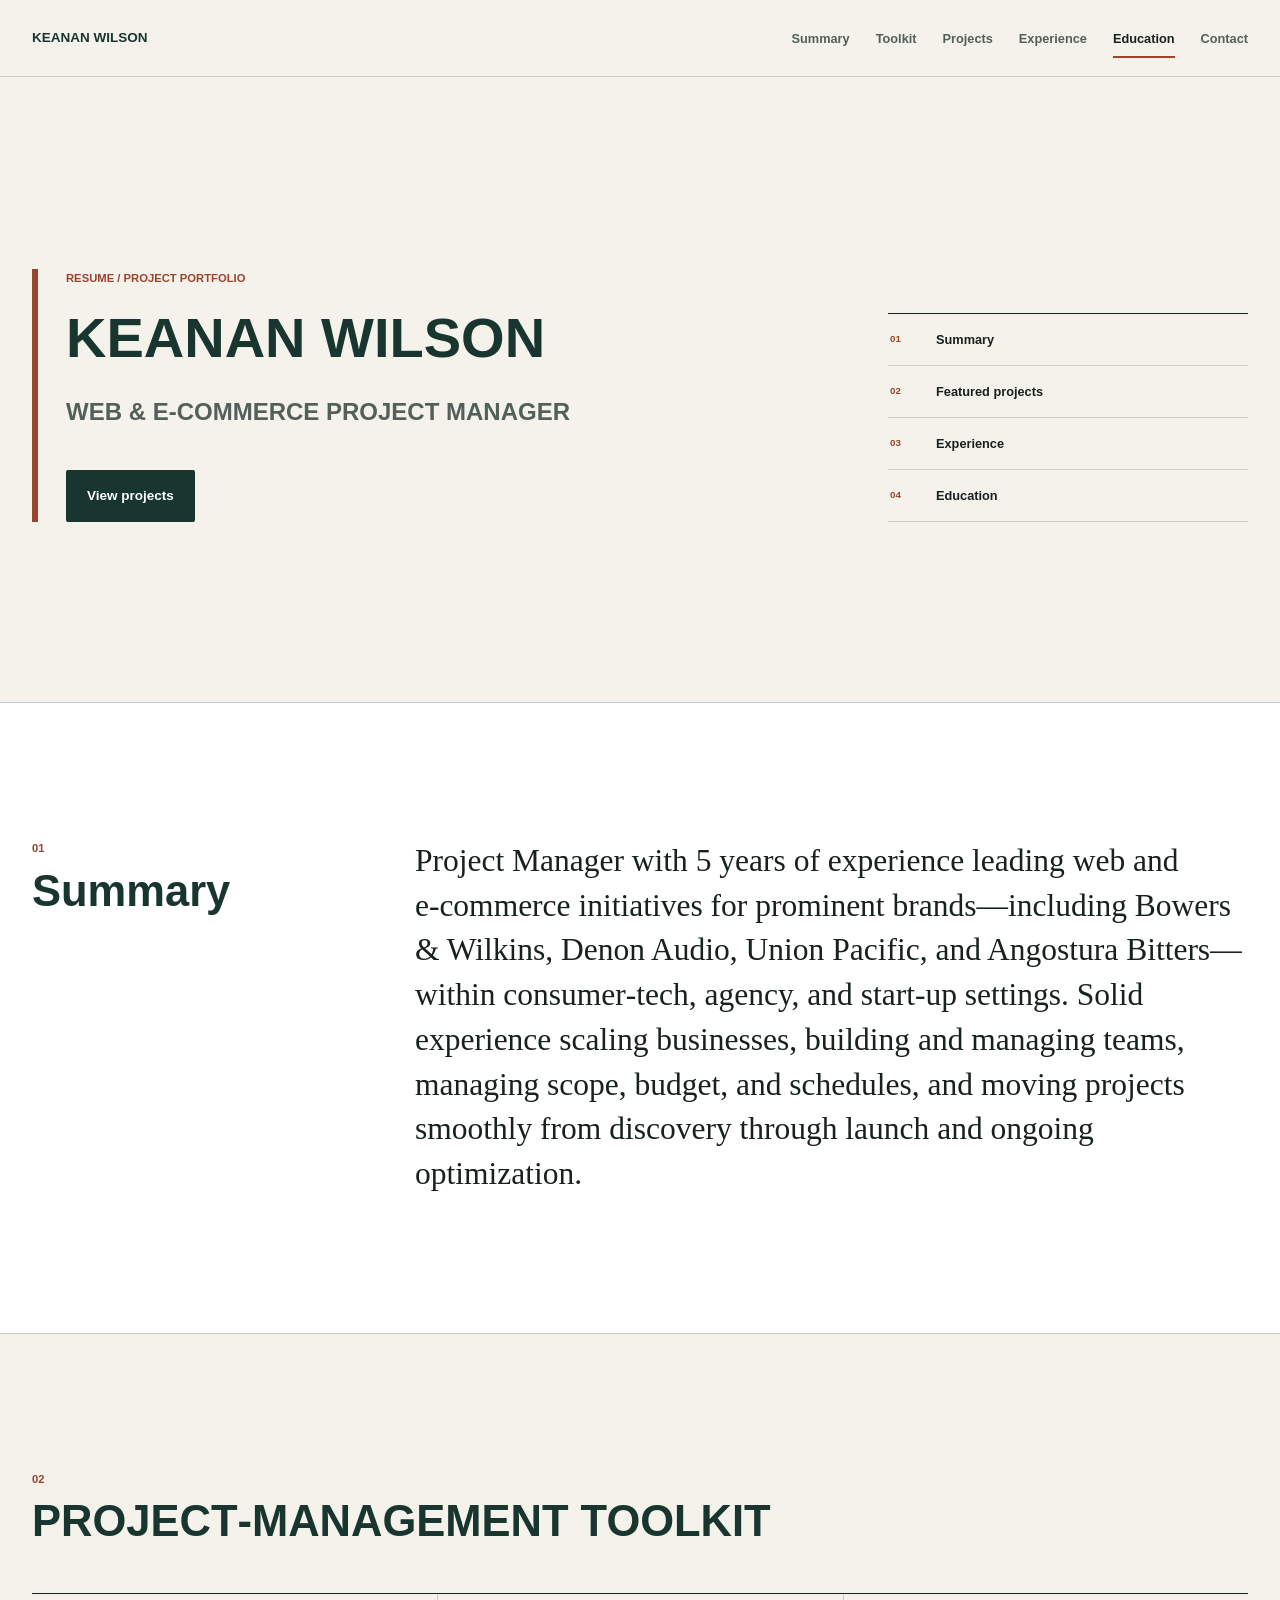
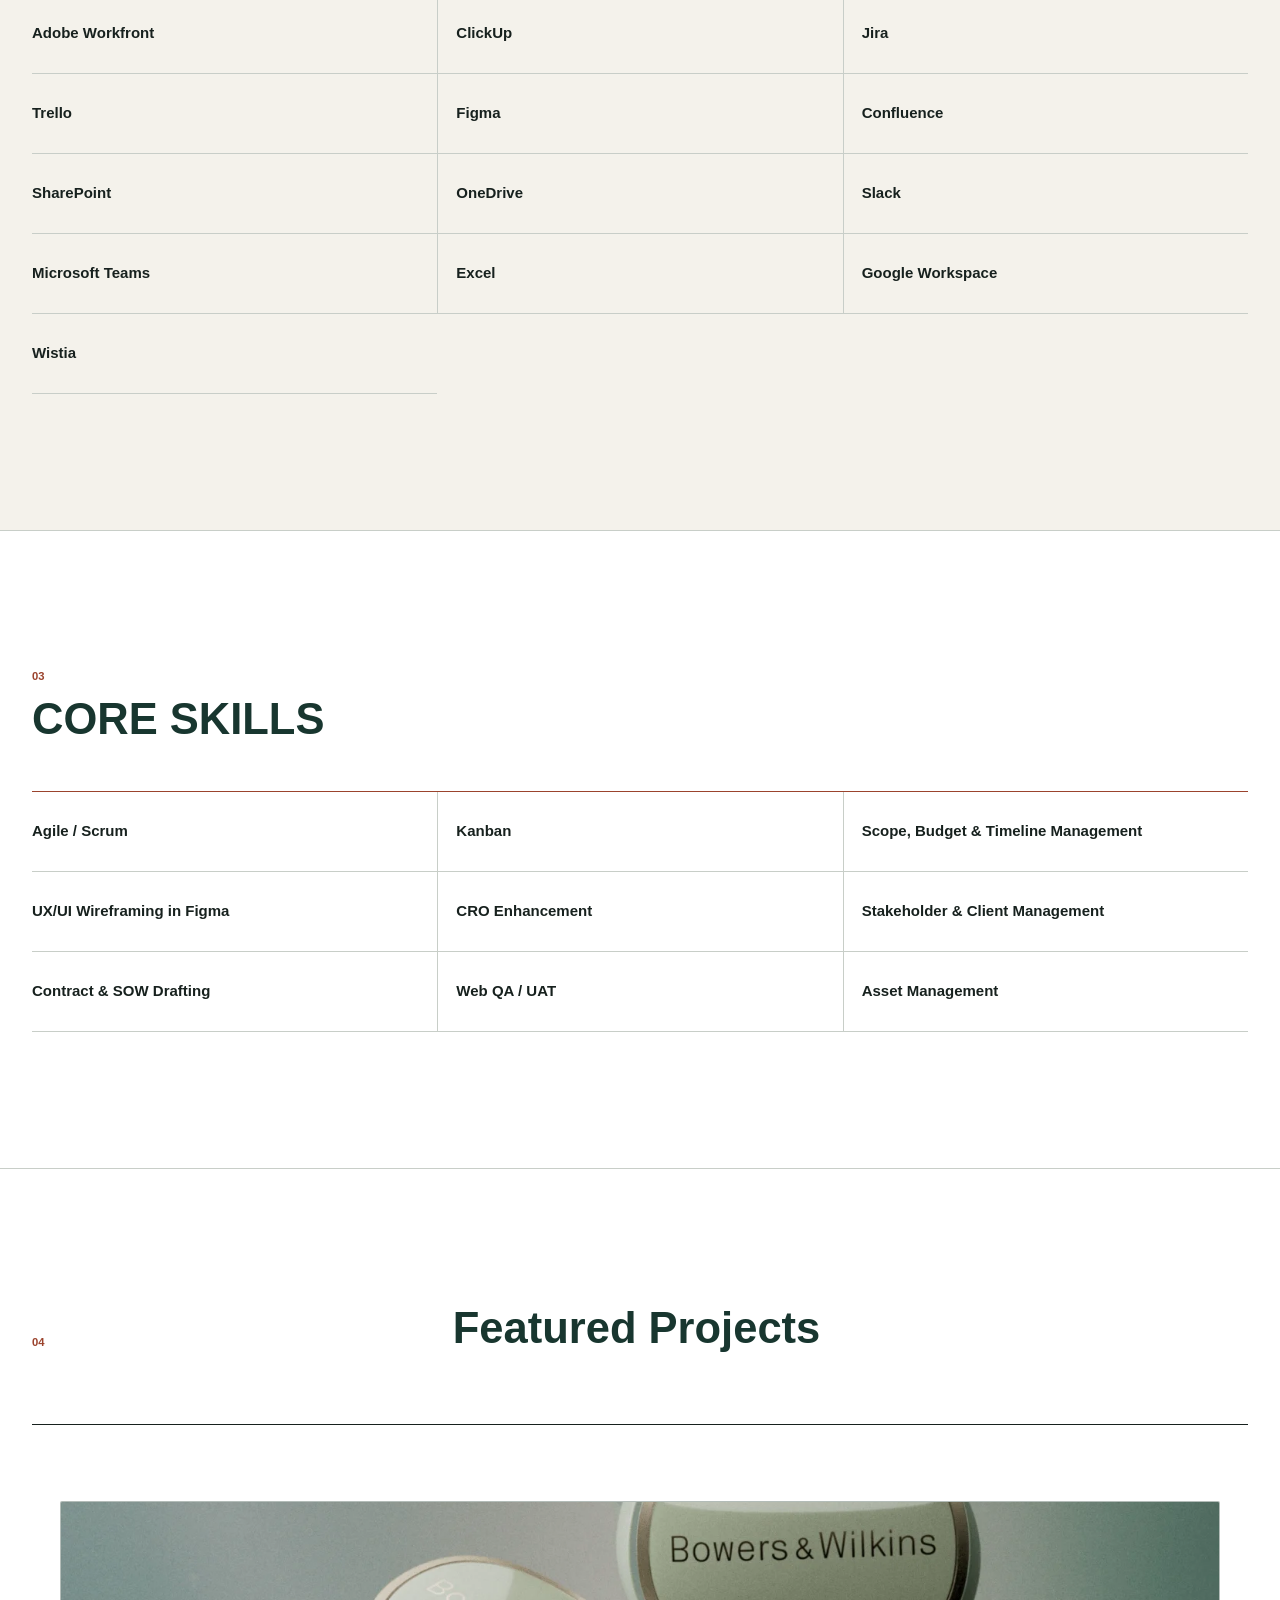
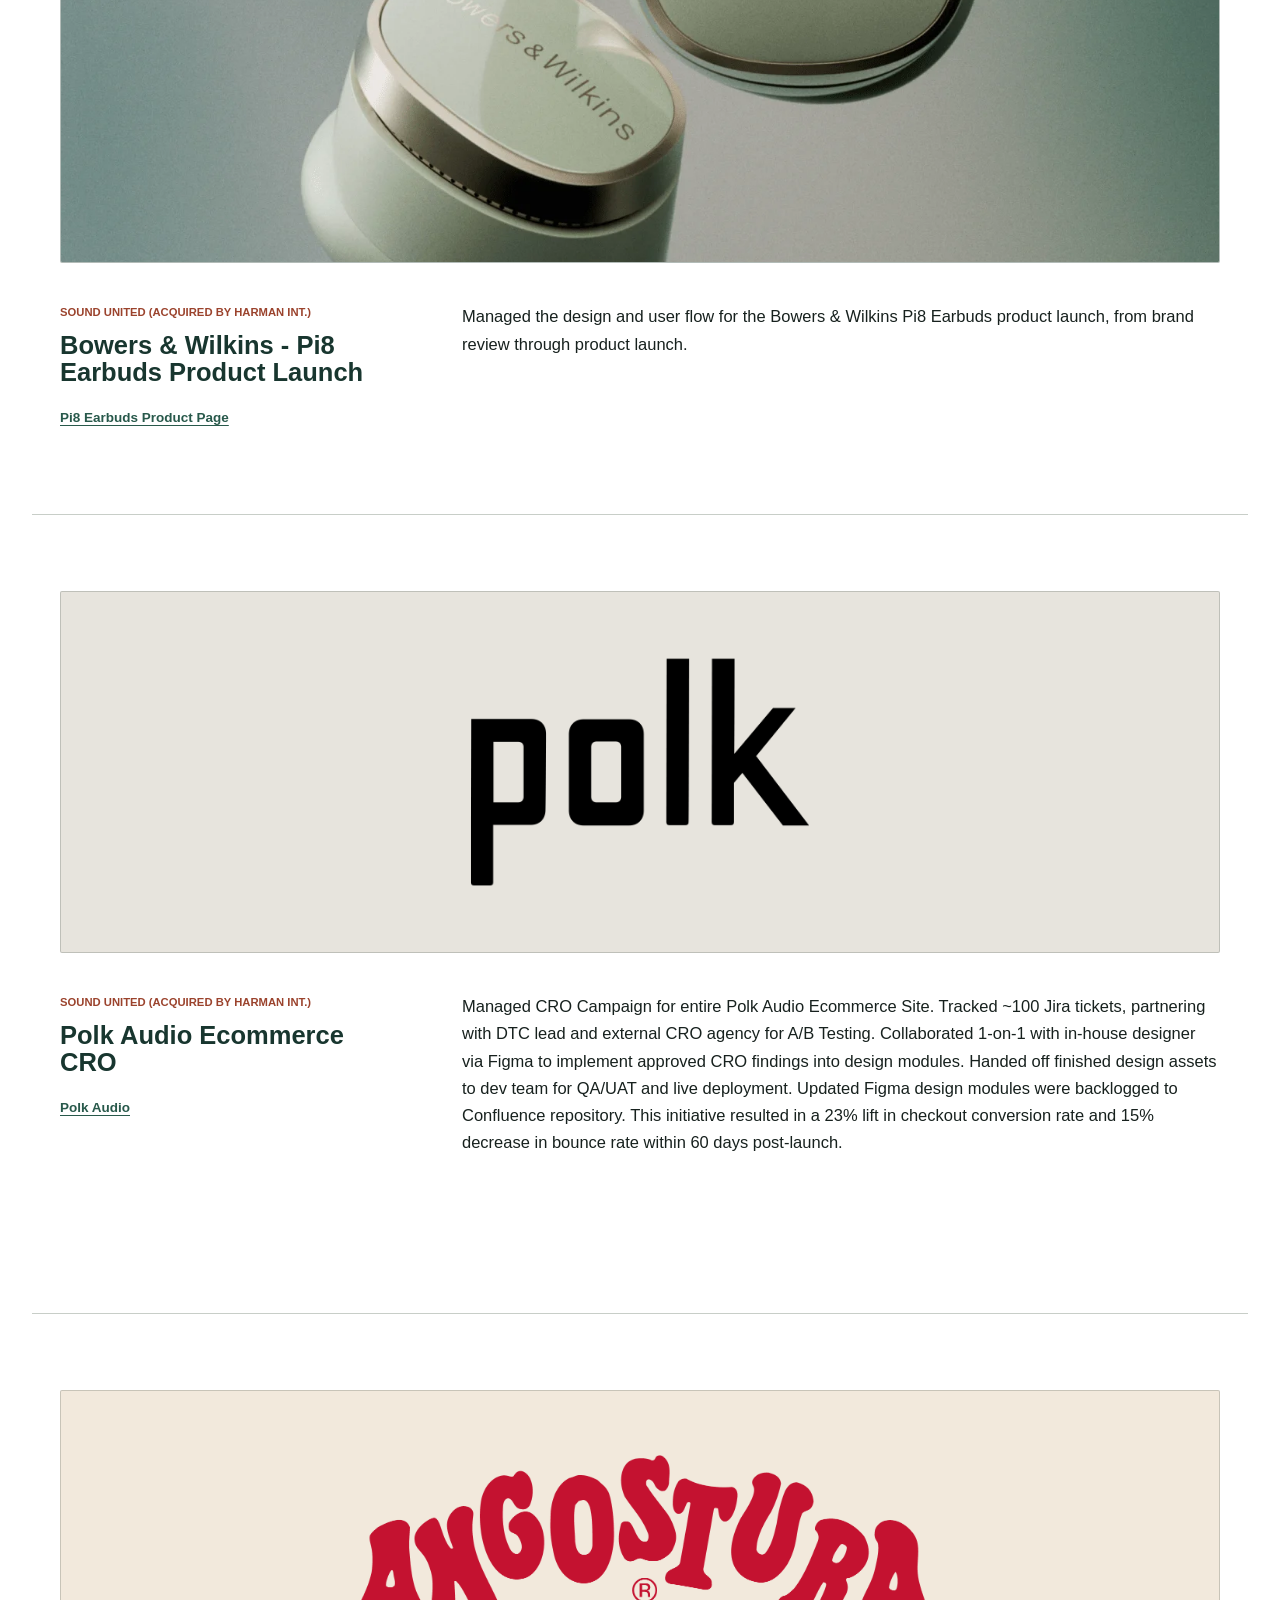
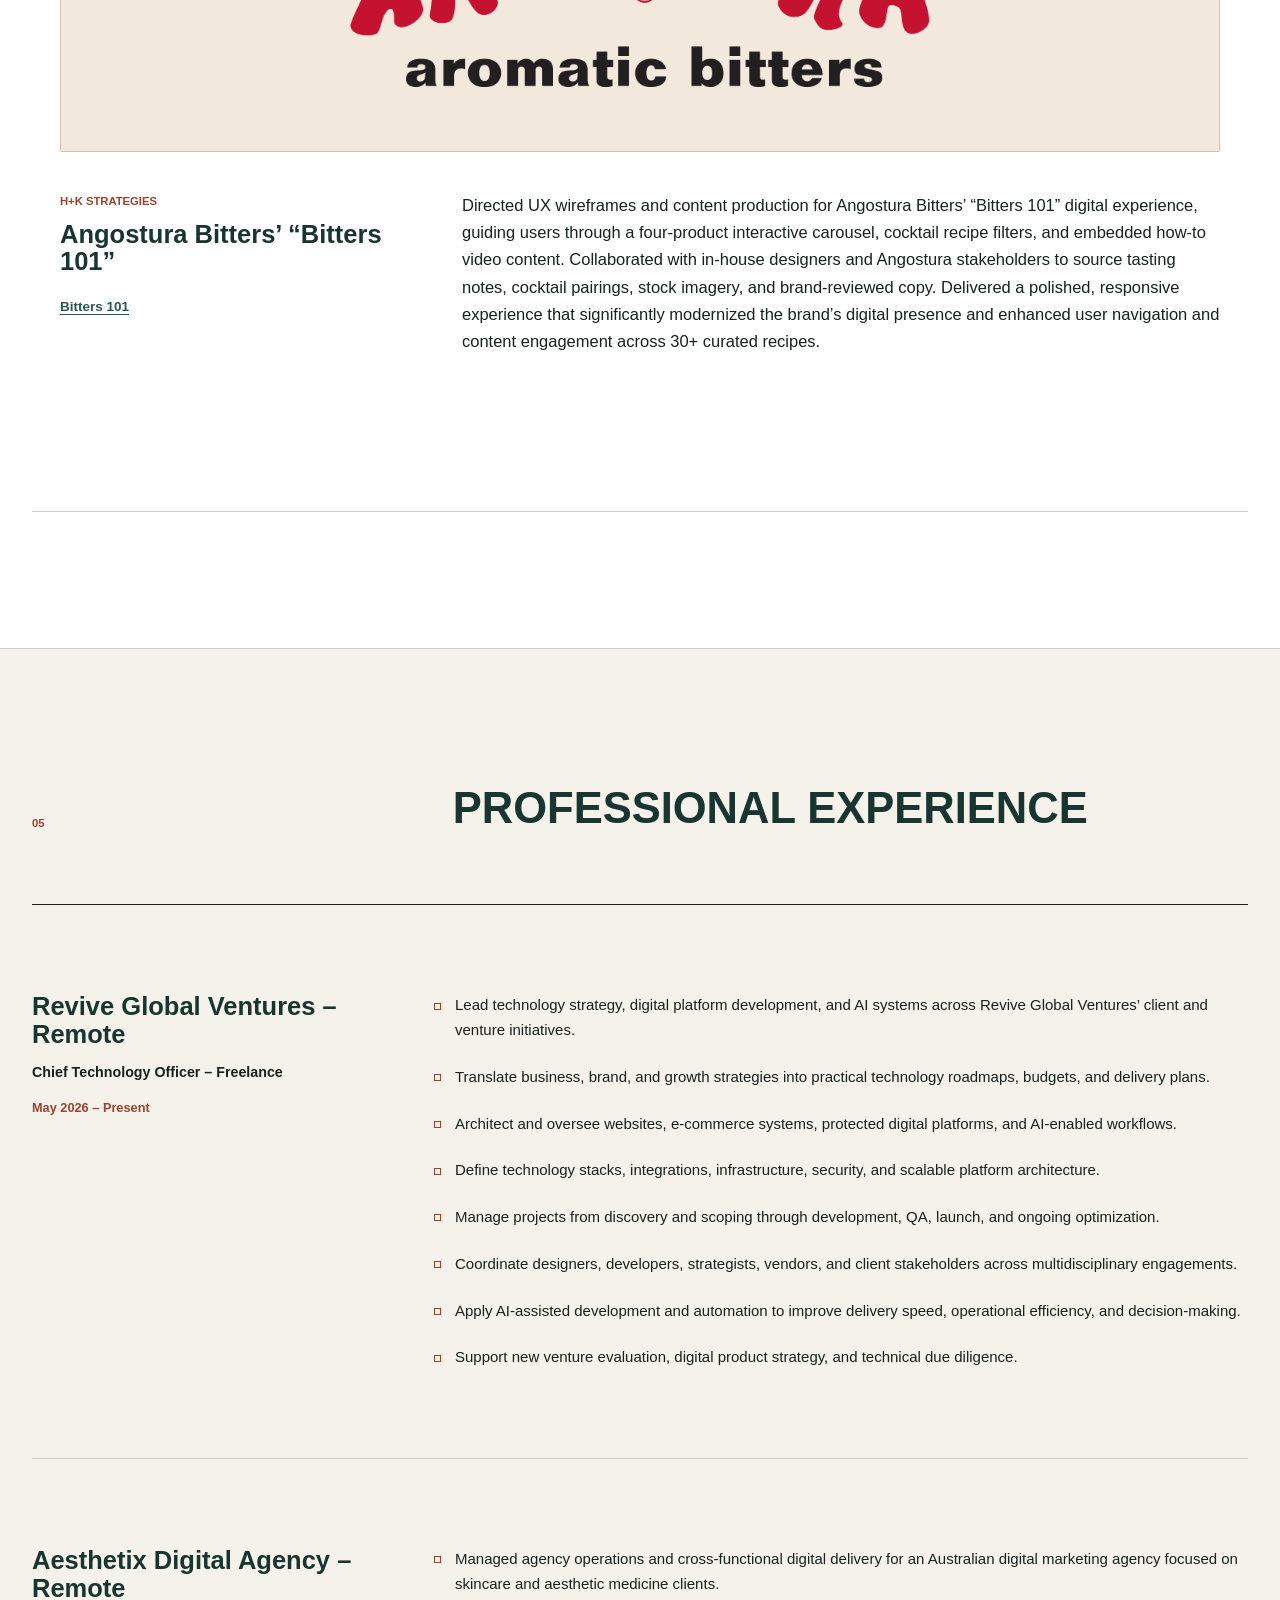
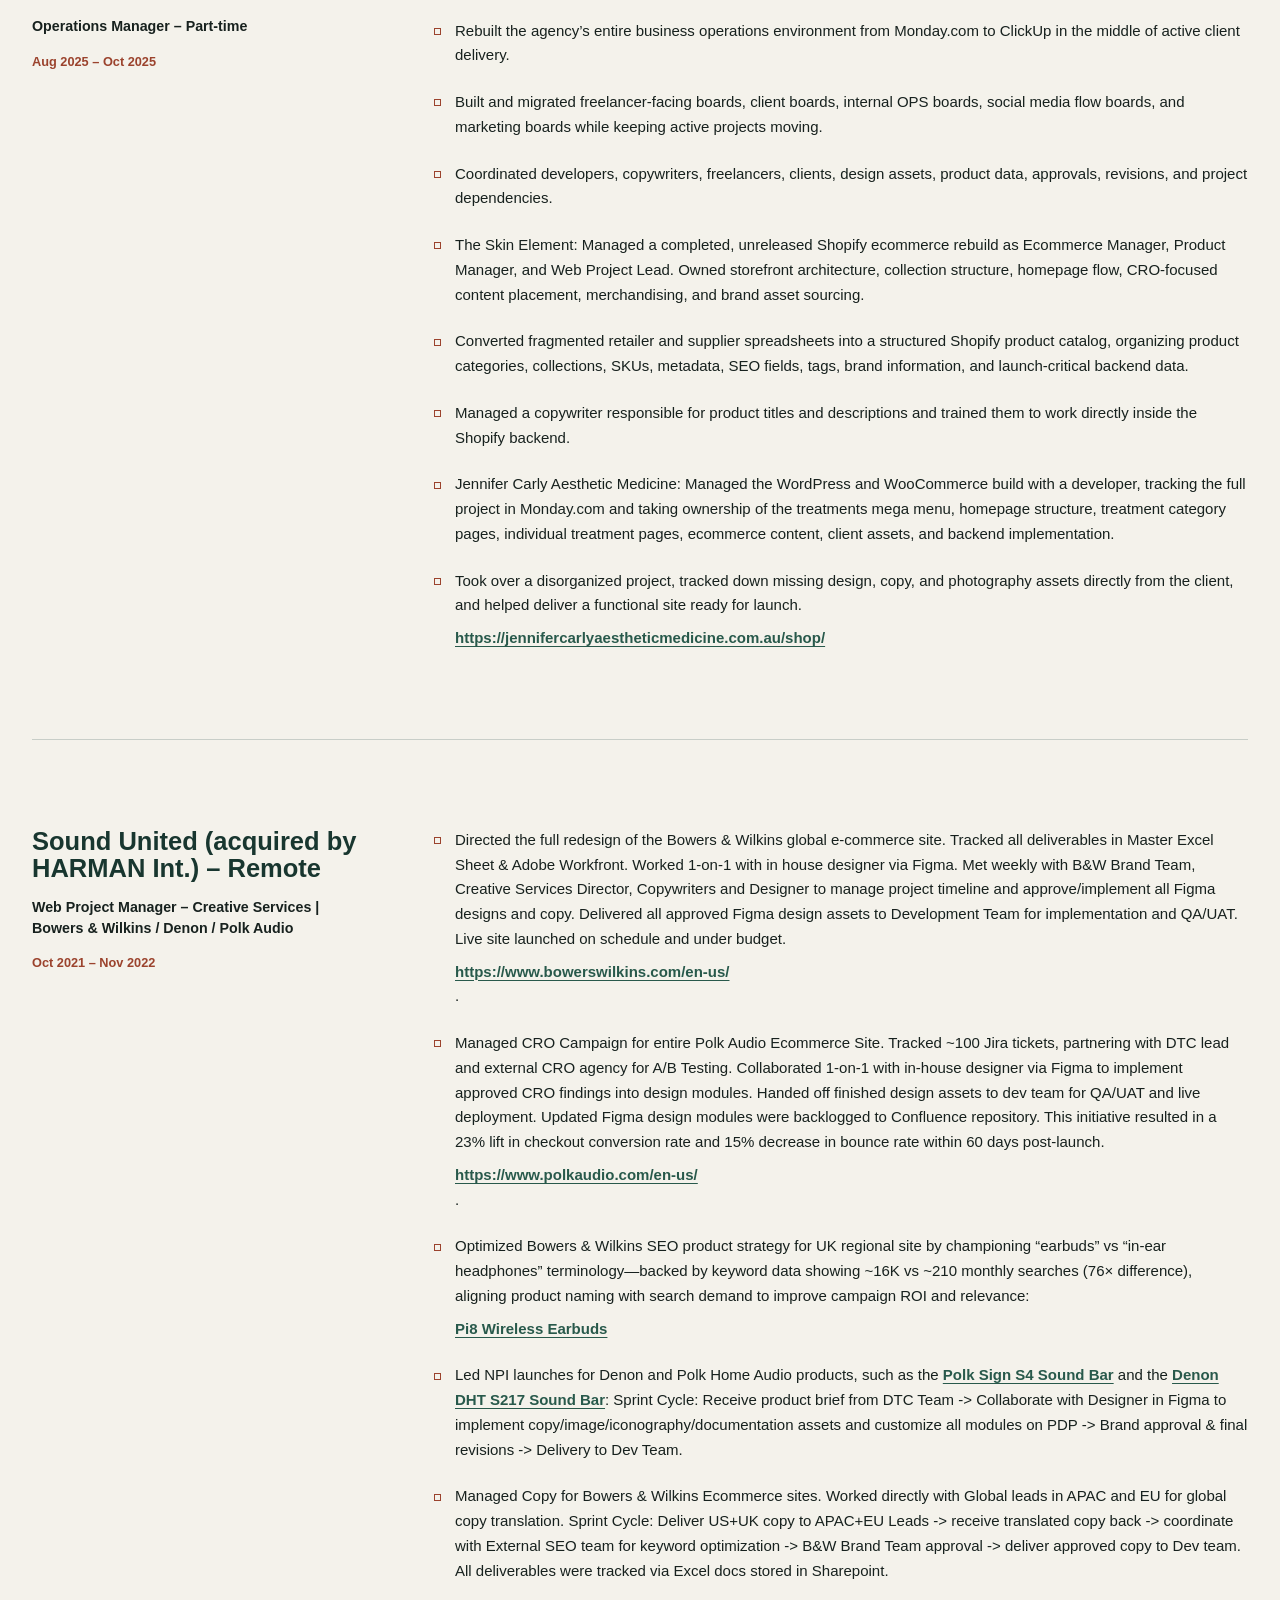
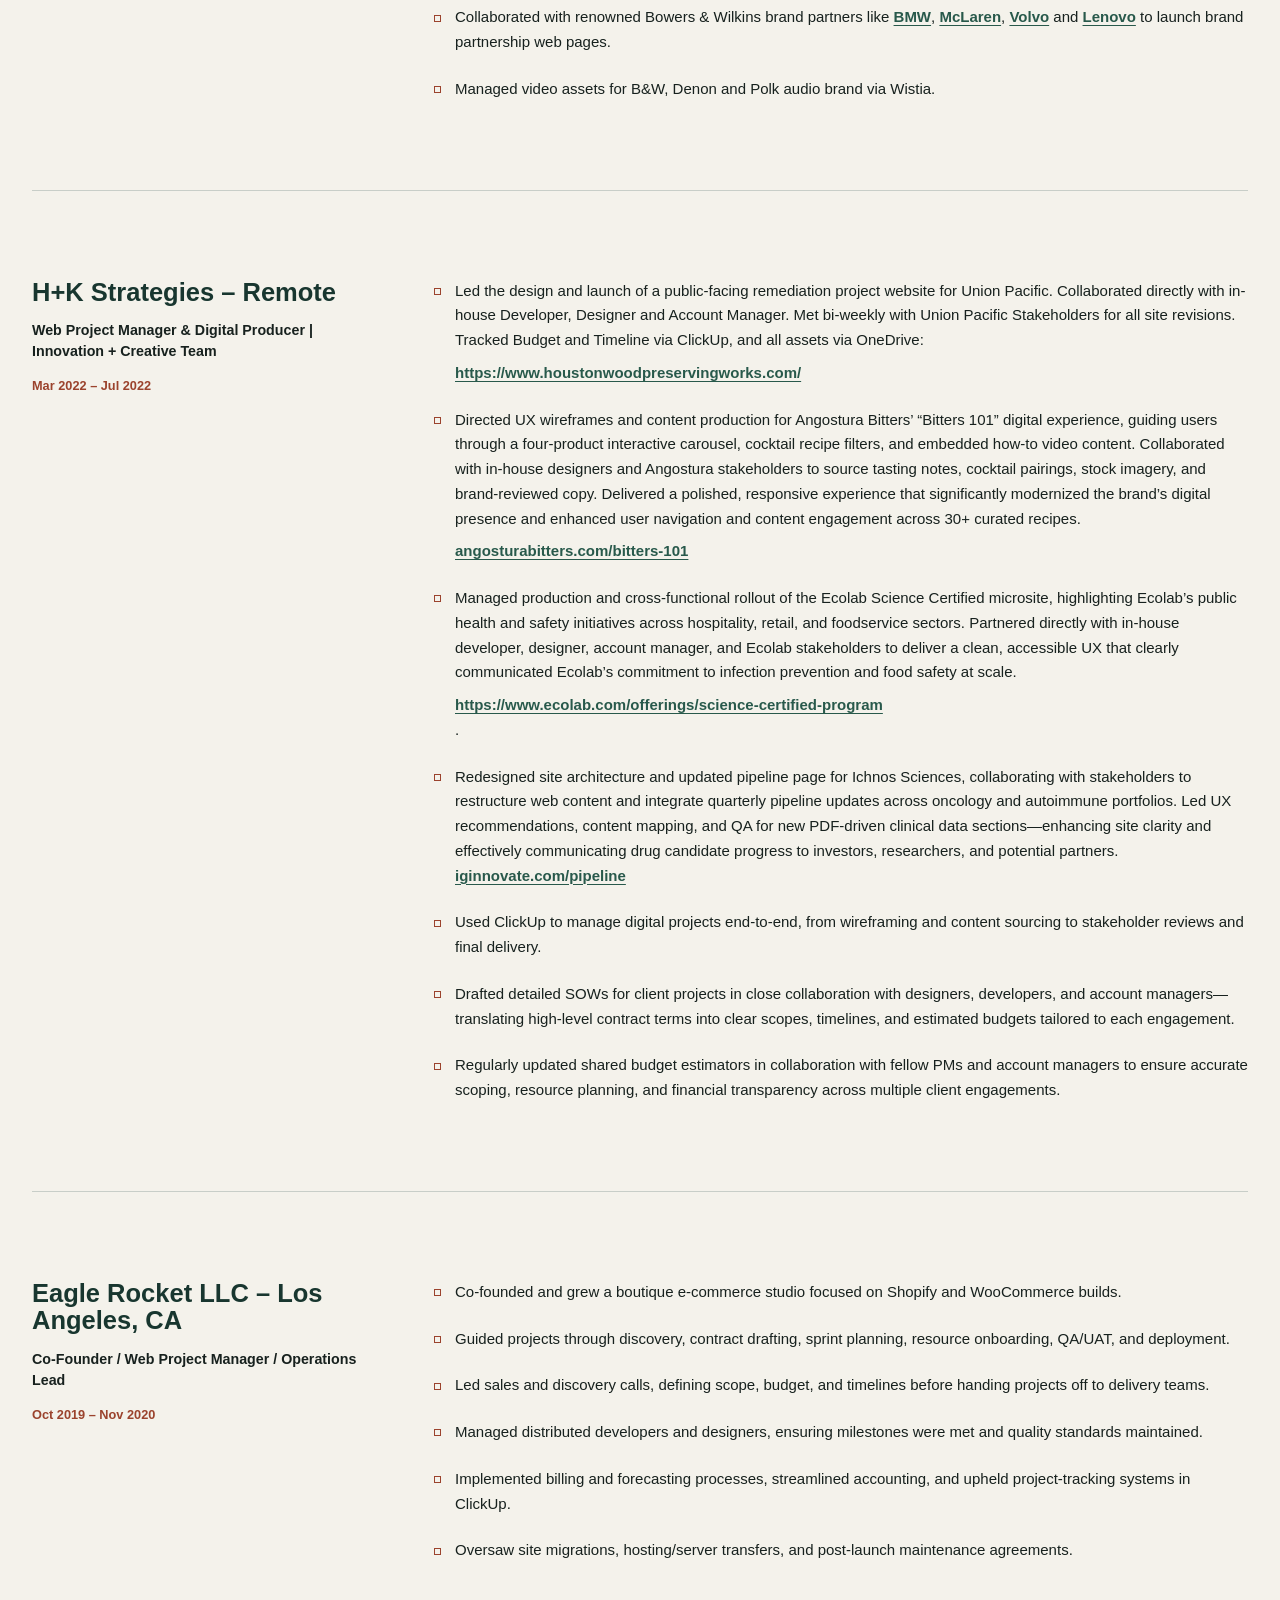
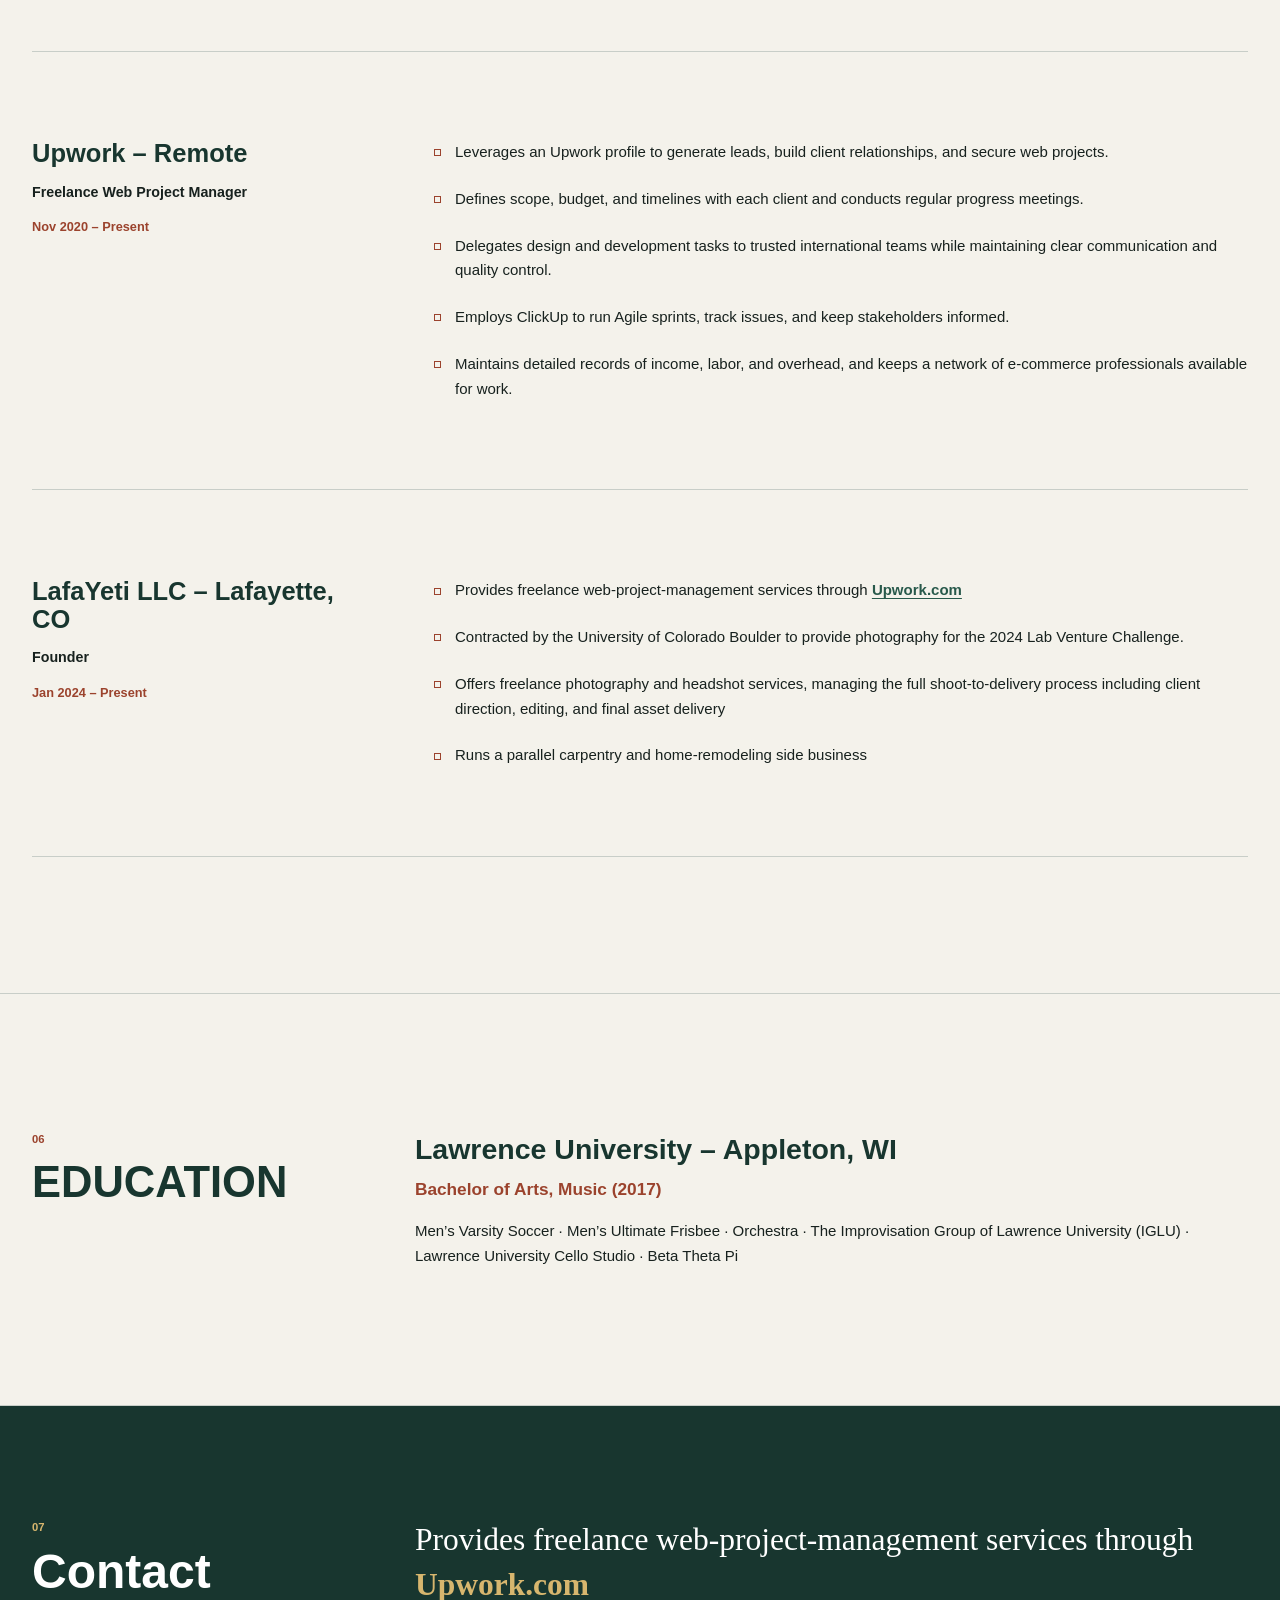
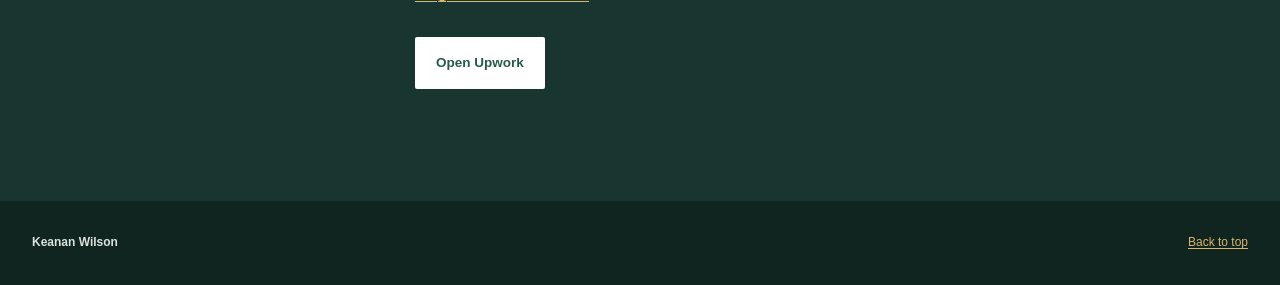
==== commit 56b21841: "Reduce portfolio type scale" ====
--- a/index.html
+++ b/index.html
@@ -14,7 +14,7 @@
     <meta name="twitter:title" content="Keanan Wilson | Web &amp; E-Commerce Project Manager">
     <meta name="twitter:description" content="Resume and selected project evidence across web, e-commerce, digital platforms, operations, and AI systems.">
     <link rel="canonical" href="https://lafayeti-dev.github.io/keanan-wilson-resume/">
-    <link rel="stylesheet" href="./styles.css?v=20260714-4">
+    <link rel="stylesheet" href="./styles.css?v=20260714-5">
     <title>Keanan Wilson | Web &amp; E-Commerce Project Manager</title>
     <script>document.documentElement.classList.add('js');</script>
   </head>
--- a/styles.css
+++ b/styles.css
@@ -32,7 +32,7 @@
   color: var(--ink);
   background: var(--paper);
   font-family: -apple-system, BlinkMacSystemFont, "Segoe UI", Helvetica, Arial, sans-serif;
-  font-size: 16px;
+  font-size: 12px;
   line-height: 1.65;
   text-rendering: optimizeLegibility;
   -webkit-font-smoothing: antialiased;
@@ -120,7 +120,7 @@
 .brand {
   flex: 0 0 auto;
   color: var(--forest);
-  font-size: 15px;
+  font-size: 11.25px;
   font-weight: 750;
   text-decoration: none;
   text-transform: uppercase;
@@ -134,7 +134,7 @@
   border-radius: 2px;
   color: var(--forest);
   background: transparent;
-  font-size: 14px;
+  font-size: 10.5px;
   font-weight: 700;
   cursor: pointer;
 }
@@ -150,7 +150,7 @@
   position: relative;
   padding: 22px 0 20px;
   color: var(--muted);
-  font-size: 14px;
+  font-size: 10.5px;
   font-weight: 650;
   text-decoration: none;
 }
@@ -205,7 +205,7 @@
 .evidence-context {
   margin-bottom: 20px;
   color: var(--rust);
-  font-size: 13px;
+  font-size: 9.75px;
   font-weight: 750;
   text-transform: uppercase;
 }
@@ -214,7 +214,7 @@
   max-width: 820px;
   margin-bottom: 24px;
   color: var(--forest);
-  font-size: 92px;
+  font-size: 46px;
   font-weight: 760;
 }
 
@@ -222,7 +222,7 @@
   max-width: 760px;
   margin-bottom: 38px;
   color: var(--muted);
-  font-size: 24px;
+  font-size: 18px;
   font-weight: 650;
 }
 
@@ -241,7 +241,7 @@
   padding: 11px 18px;
   border: 1px solid transparent;
   border-radius: 2px;
-  font-size: 15px;
+  font-size: 11.25px;
   font-weight: 720;
   text-decoration: none;
   transition: color 160ms ease, background-color 160ms ease, border-color 160ms ease;
@@ -268,7 +268,7 @@
   padding: 13px 2px;
   border-bottom: 1px solid var(--line);
   color: var(--ink);
-  font-size: 14px;
+  font-size: 10.5px;
   font-weight: 650;
   text-decoration: none;
 }
@@ -279,7 +279,7 @@
 
 .hero-index span {
   color: var(--rust);
-  font-size: 12px;
+  font-size: 9px;
 }
 
 .section {
@@ -291,7 +291,7 @@
 .contact-section h2 {
   margin-bottom: 0;
   color: var(--forest);
-  font-size: 38px;
+  font-size: 28.5px;
   font-weight: 720;
 }
 
@@ -326,7 +326,7 @@
   margin-bottom: 0;
   color: var(--ink);
   font-family: Georgia, "Times New Roman", serif;
-  font-size: 31px;
+  font-size: 23.25px;
   line-height: 1.42;
 }
 
@@ -356,7 +356,7 @@
   padding: 12px 18px 12px 0;
   border-bottom: 1px solid var(--line);
   color: var(--ink);
-  font-size: 16px;
+  font-size: 12px;
   font-weight: 620;
 }
 
@@ -408,7 +408,7 @@
 .education-detail h3 {
   margin-bottom: 14px;
   color: var(--forest);
-  font-size: 24px;
+  font-size: 18px;
   font-weight: 720;
 }
 
@@ -422,7 +422,7 @@
 .dates {
   margin-bottom: 0;
   color: var(--rust);
-  font-size: 14px;
+  font-size: 10.5px;
   font-weight: 650;
 }
 
@@ -544,7 +544,7 @@
 .evidence-item > p {
   grid-column: 2;
   margin-bottom: 0;
-  font-size: 17px;
+  font-size: 12.75px;
 }
 
 .evidence-item > p + p {
@@ -553,7 +553,7 @@
 }
 
 .text-link {
-  font-size: 14px;
+  font-size: 10.5px;
 }
 
 .education-section {
@@ -566,13 +566,13 @@
 
 .education-detail h3 {
   margin-bottom: 10px;
-  font-size: 28px;
+  font-size: 21px;
 }
 
 .degree {
   margin-bottom: 16px;
   color: var(--rust);
-  font-size: 18px;
+  font-size: 13.5px;
   font-weight: 700;
 }
 
@@ -589,7 +589,7 @@
 
 .contact-section h2 {
   color: var(--surface);
-  font-size: 46px;
+  font-size: 34.5px;
 }
 
 .section-number-light {
@@ -600,7 +600,7 @@
   max-width: 820px;
   margin-bottom: 30px;
   font-family: Georgia, "Times New Roman", serif;
-  font-size: 29px;
+  font-size: 21.75px;
   line-height: 1.42;
 }
 
@@ -633,13 +633,13 @@
 .footer-inner p {
   margin-bottom: 0;
   color: #d9e2de;
-  font-size: 14px;
+  font-size: 10.5px;
   font-weight: 700;
 }
 
 .footer-inner a {
   color: var(--gold);
-  font-size: 14px;
+  font-size: 10.5px;
 }
 
 @media (max-width: 1040px) {
@@ -659,7 +659,7 @@
   }
 
   .hero h1 {
-    font-size: 72px;
+    font-size: 36px;
   }
 
   .summary-grid,
@@ -695,16 +695,16 @@
   }
 
   body {
-    font-size: 18px;
+    font-size: 13.5px;
   }
 
   .brand {
-    font-size: 17px;
+    font-size: 12.75px;
   }
 
   .site-nav a {
     padding-block: 25px 23px;
-    font-size: 16px;
+    font-size: 12px;
   }
 
   .site-nav a::after {
@@ -720,30 +720,30 @@
   .eyebrow,
   .section-number,
   .evidence-context {
-    font-size: 14px;
+    font-size: 10.5px;
   }
 
   .hero h1 {
-    font-size: 96px;
+    font-size: 48px;
   }
 
   .hero-role {
-    font-size: 28px;
+    font-size: 21px;
   }
 
   .button {
     min-height: 52px;
     padding: 12px 20px;
-    font-size: 16px;
+    font-size: 12px;
   }
 
   .hero-index a {
     padding-block: 15px;
-    font-size: 17px;
+    font-size: 12.75px;
   }
 
   .hero-index span {
-    font-size: 13px;
+    font-size: 9.75px;
   }
 
   .section {
@@ -753,7 +753,7 @@
   .section-heading h2,
   .contact-section h2 {
     overflow-wrap: normal;
-    font-size: 50px;
+    font-size: 37.5px;
     hyphens: none;
     word-break: normal;
   }
@@ -766,12 +766,12 @@
 
   .summary-copy {
     max-width: 1060px;
-    font-size: 36px;
+    font-size: 27px;
   }
 
   .term-list li {
     min-height: 74px;
-    font-size: 19px;
+    font-size: 14.25px;
   }
 
   .experience-item {
@@ -781,11 +781,11 @@
   .experience-meta h3,
   .evidence-header h3,
   .education-detail h3 {
-    font-size: 30px;
+    font-size: 22.5px;
   }
 
   .dates {
-    font-size: 16px;
+    font-size: 12px;
   }
 
   .responsibility-list li + li {
@@ -797,19 +797,19 @@
   }
 
   .evidence-item > p {
-    font-size: 20px;
+    font-size: 15px;
   }
 
   .text-link {
-    font-size: 16px;
+    font-size: 12px;
   }
 
   .education-detail h3 {
-    font-size: 34px;
+    font-size: 25.5px;
   }
 
   .degree {
-    font-size: 21px;
+    font-size: 15.75px;
   }
 
   .contact-section {
@@ -817,11 +817,11 @@
   }
 
   .contact-section h2 {
-    font-size: 58px;
+    font-size: 43.5px;
   }
 
   .contact-detail > p {
-    font-size: 36px;
+    font-size: 27px;
   }
 
   .footer-inner {
@@ -830,21 +830,21 @@
 
   .footer-inner p,
   .footer-inner a {
-    font-size: 16px;
+    font-size: 12px;
   }
 }
 
 @media (min-width: 1200px) {
   body {
-    font-size: 20px;
+    font-size: 15px;
   }
 
   .brand {
-    font-size: 18px;
+    font-size: 13.5px;
   }
 
   .site-nav a {
-    font-size: 17px;
+    font-size: 12.75px;
   }
 
   .hero-inner {
@@ -855,19 +855,19 @@
   .eyebrow,
   .section-number,
   .evidence-context {
-    font-size: 15px;
+    font-size: 11.25px;
   }
 
   .hero h1 {
-    font-size: 112px;
+    font-size: 56px;
   }
 
   .hero-role {
-    font-size: 32px;
+    font-size: 24px;
   }
 
   .button {
-    font-size: 18px;
+    font-size: 13.5px;
   }
 
   .section {
@@ -876,16 +876,16 @@
 
   .section-heading h2,
   .contact-section h2 {
-    font-size: 58px;
+    font-size: 43.5px;
   }
 
   .summary-copy {
-    font-size: 42px;
+    font-size: 31.5px;
   }
 
   .term-list li {
     min-height: 80px;
-    font-size: 20px;
+    font-size: 15px;
   }
 
   .experience-item {
@@ -897,15 +897,15 @@
   .experience-meta h3,
   .evidence-header h3,
   .education-detail h3 {
-    font-size: 34px;
+    font-size: 25.5px;
   }
 
   .role {
-    font-size: 19px;
+    font-size: 14.25px;
   }
 
   .dates {
-    font-size: 17px;
+    font-size: 12.75px;
   }
 
   .responsibility-list li + li {
@@ -919,19 +919,19 @@
   }
 
   .evidence-item > p {
-    font-size: 22px;
+    font-size: 16.5px;
   }
 
   .text-link {
-    font-size: 18px;
+    font-size: 13.5px;
   }
 
   .education-detail h3 {
-    font-size: 38px;
+    font-size: 28.5px;
   }
 
   .degree {
-    font-size: 23px;
+    font-size: 17.25px;
   }
 
   .contact-section {
@@ -939,11 +939,11 @@
   }
 
   .contact-section h2 {
-    font-size: 64px;
+    font-size: 48px;
   }
 
   .contact-detail > p {
-    font-size: 42px;
+    font-size: 31.5px;
   }
 }
 
@@ -953,7 +953,7 @@
   }
 
   body {
-    font-size: 17px;
+    font-size: 12.75px;
   }
 
   .header-inner {
@@ -986,7 +986,7 @@
     align-items: center;
     padding: 8px 0;
     border-top: 1px solid var(--line);
-    font-size: 16px;
+    font-size: 12px;
   }
 
   .site-nav a:nth-child(even) {
@@ -1009,11 +1009,11 @@
   }
 
   .hero h1 {
-    font-size: 64px;
+    font-size: 32px;
   }
 
   .hero-role {
-    font-size: 21px;
+    font-size: 15.75px;
   }
 
   .hero-index {
@@ -1036,7 +1036,7 @@
   }
 
   .summary-copy {
-    font-size: 29px;
+    font-size: 21.75px;
   }
 
   .section-heading-wide {
@@ -1067,7 +1067,7 @@
 
   .evidence-item > p {
     grid-column: 1;
-    font-size: 18px;
+    font-size: 13.5px;
   }
 
   .contact-section {
@@ -1075,7 +1075,7 @@
   }
 
   .contact-detail > p {
-    font-size: 27px;
+    font-size: 20.25px;
   }
 }
 
@@ -1088,7 +1088,7 @@
   }
 
   .brand {
-    font-size: 13px;
+    font-size: 9.75px;
   }
 
   .menu-toggle {
@@ -1106,12 +1106,12 @@
   }
 
   .hero h1 {
-    font-size: 48px;
+    font-size: 24px;
   }
 
   .hero-role {
     margin-bottom: 30px;
-    font-size: 18px;
+    font-size: 13.5px;
   }
 
   .hero-actions,
@@ -1131,17 +1131,17 @@
   .section-heading h2,
   .contact-section h2 {
     overflow-wrap: normal;
-    font-size: 32px;
+    font-size: 24px;
     hyphens: none;
     word-break: normal;
   }
 
   #toolkit-title {
-    font-size: 27px;
+    font-size: 20.25px;
   }
 
   .summary-copy {
-    font-size: 24px;
+    font-size: 18px;
   }
 
   .term-list {
@@ -1159,7 +1159,7 @@
   .evidence-header h3,
   .education-detail h3 {
     overflow-wrap: normal;
-    font-size: 22px;
+    font-size: 16.5px;
     hyphens: none;
     word-break: normal;
   }
@@ -1186,7 +1186,7 @@
   }
 
   .contact-detail > p {
-    font-size: 24px;
+    font-size: 18px;
   }
 
   .footer-inner {
@@ -1196,13 +1196,13 @@
 
 @media (max-width: 360px) {
   #toolkit-title {
-    font-size: 24px;
+    font-size: 18px;
   }
 }
 
 @media (max-width: 340px) {
   #toolkit-title {
-    font-size: 22px;
+    font-size: 16.5px;
   }
 }
 
@@ -1242,7 +1242,7 @@
 
   body {
     background: #ffffff;
-    font-size: 9.5pt;
+    font-size: 7.125pt;
     line-height: 1.42;
   }
 
@@ -1282,12 +1282,12 @@
 
   .hero h1 {
     margin-bottom: 6pt;
-    font-size: 30pt;
+    font-size: 15pt;
   }
 
   .hero-role {
     margin-bottom: 0;
-    font-size: 13pt;
+    font-size: 9.75pt;
   }
 
   .section,
@@ -1320,7 +1320,7 @@
   .section-heading h2,
   .contact-section h2 {
     color: #000000;
-    font-size: 17pt;
+    font-size: 12.75pt;
   }
 
   .section-number {
@@ -1330,7 +1330,7 @@
   .summary-copy,
   .contact-detail > p {
     color: #000000;
-    font-size: 13pt;
+    font-size: 9.75pt;
   }
 
   .contact-detail > p {
@@ -1361,7 +1361,7 @@
   .evidence-header h3,
   .education-detail h3 {
     color: #000000;
-    font-size: 13pt;
+    font-size: 9.75pt;
   }
 
   a {
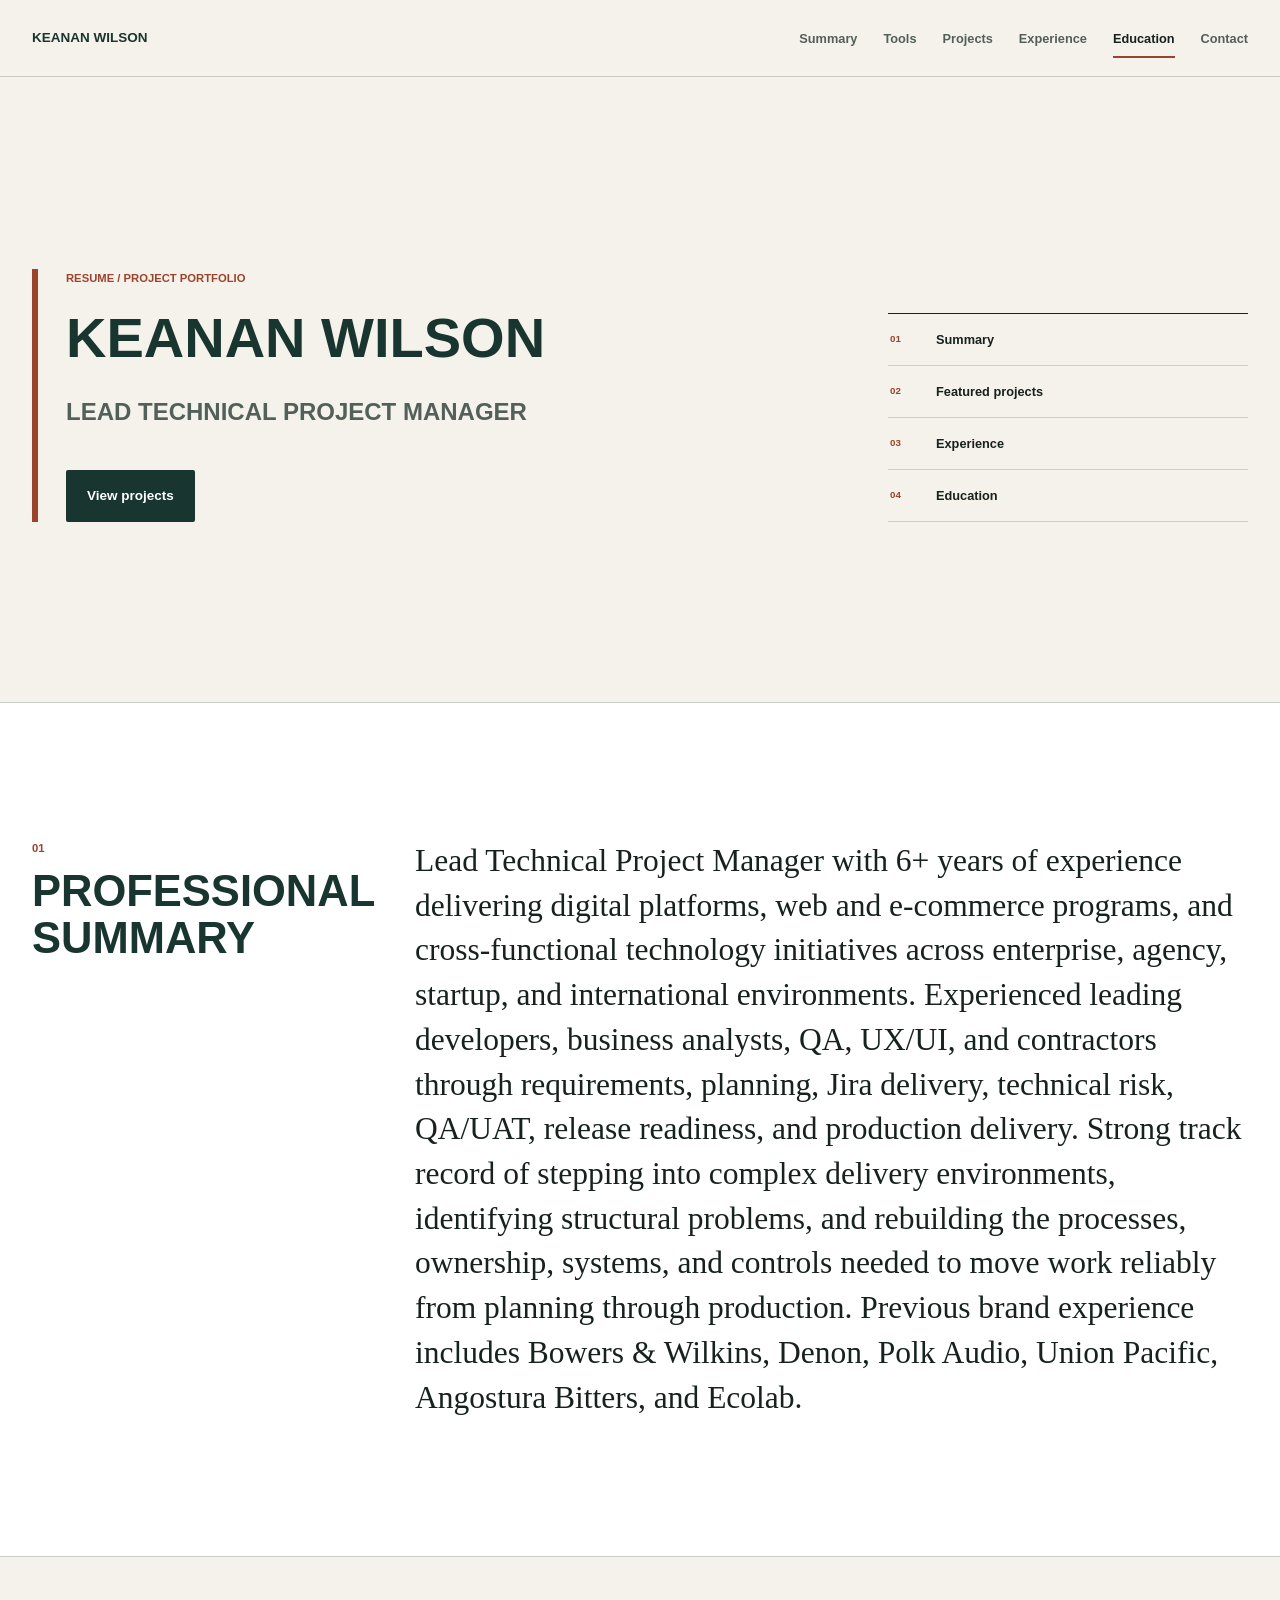
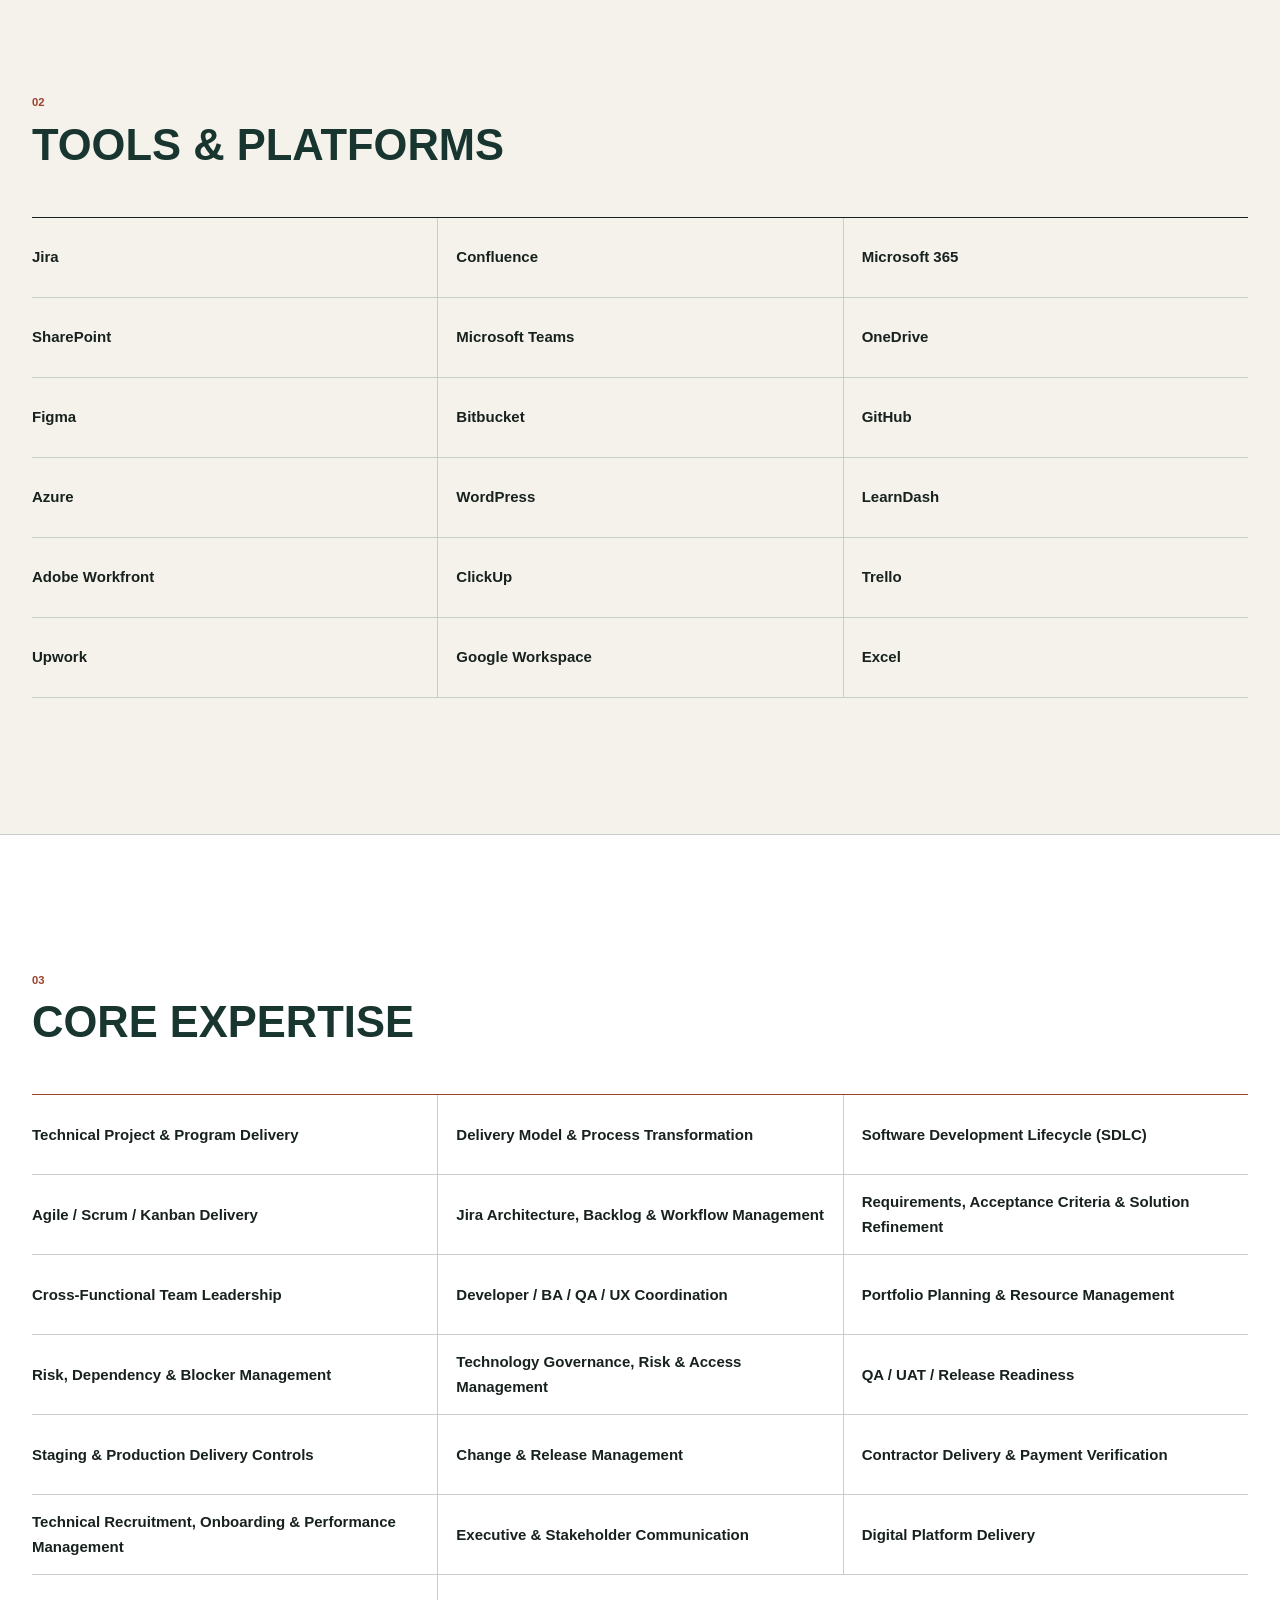
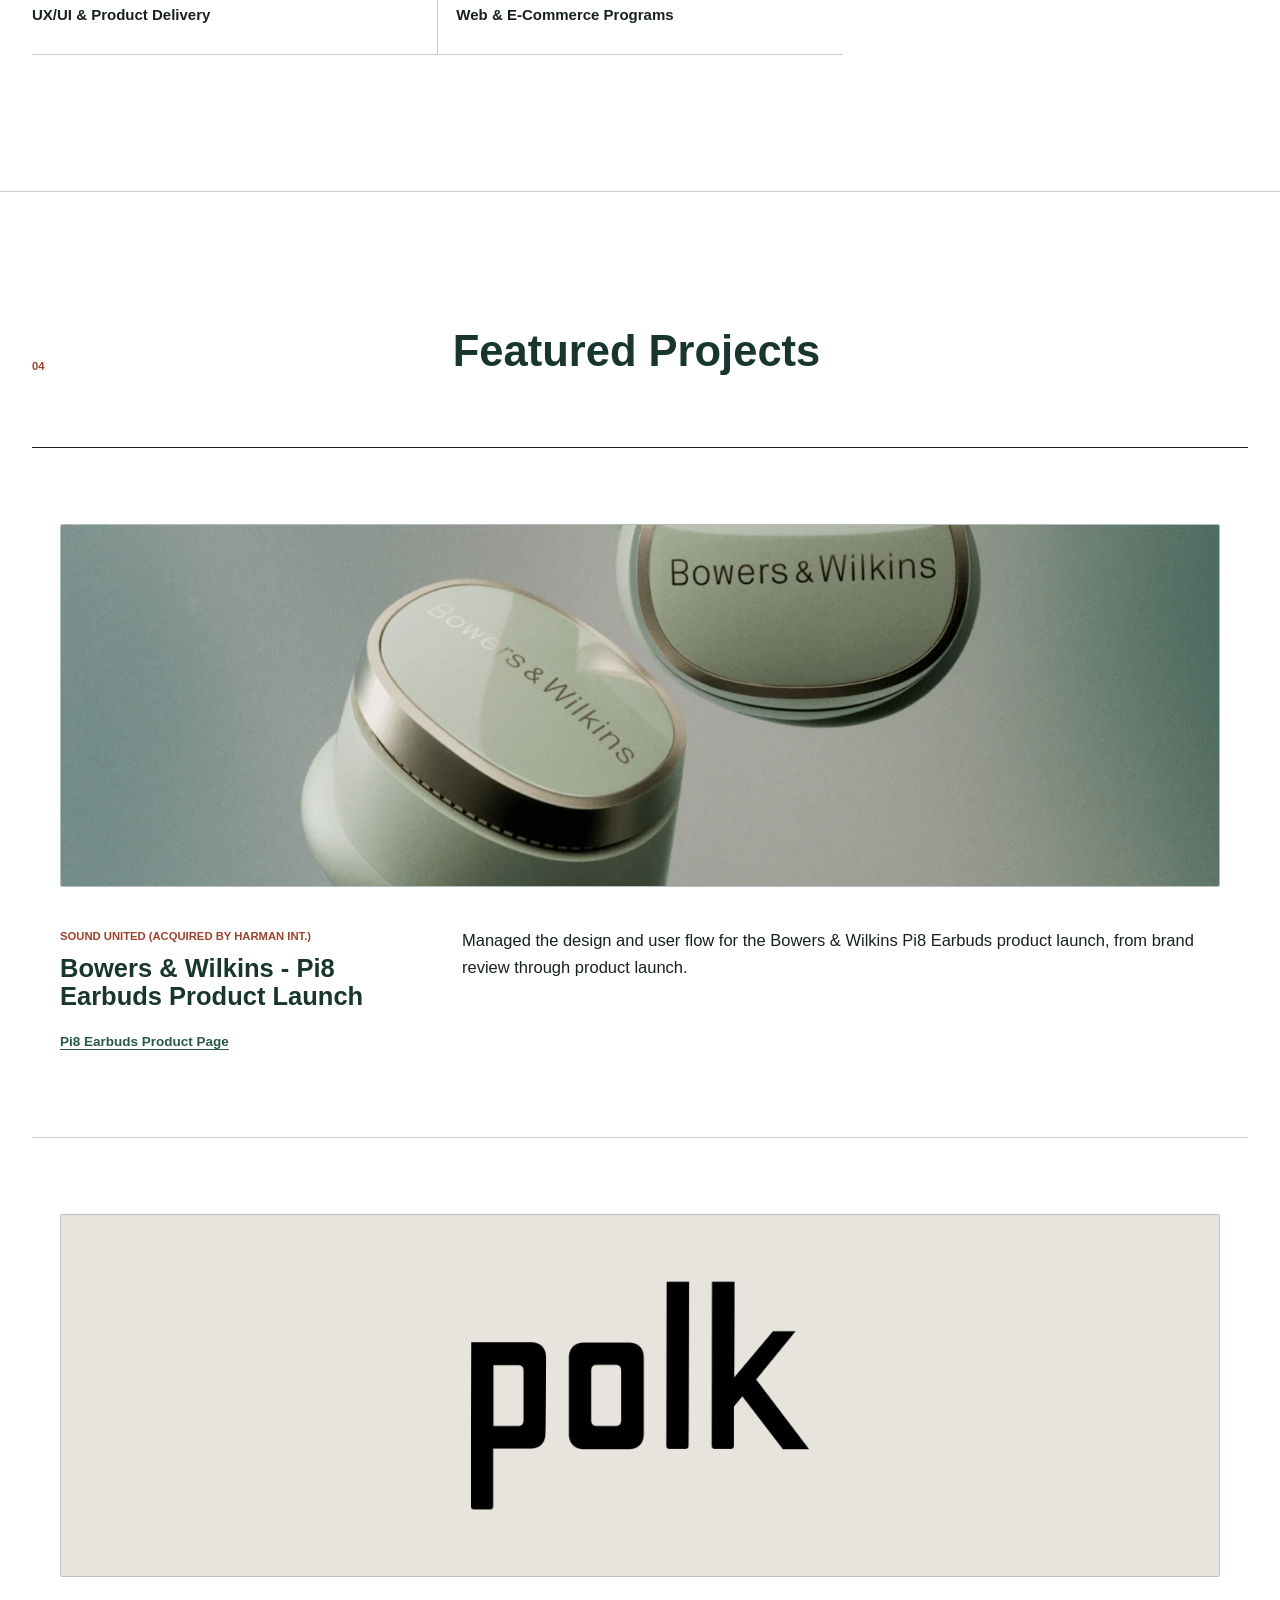
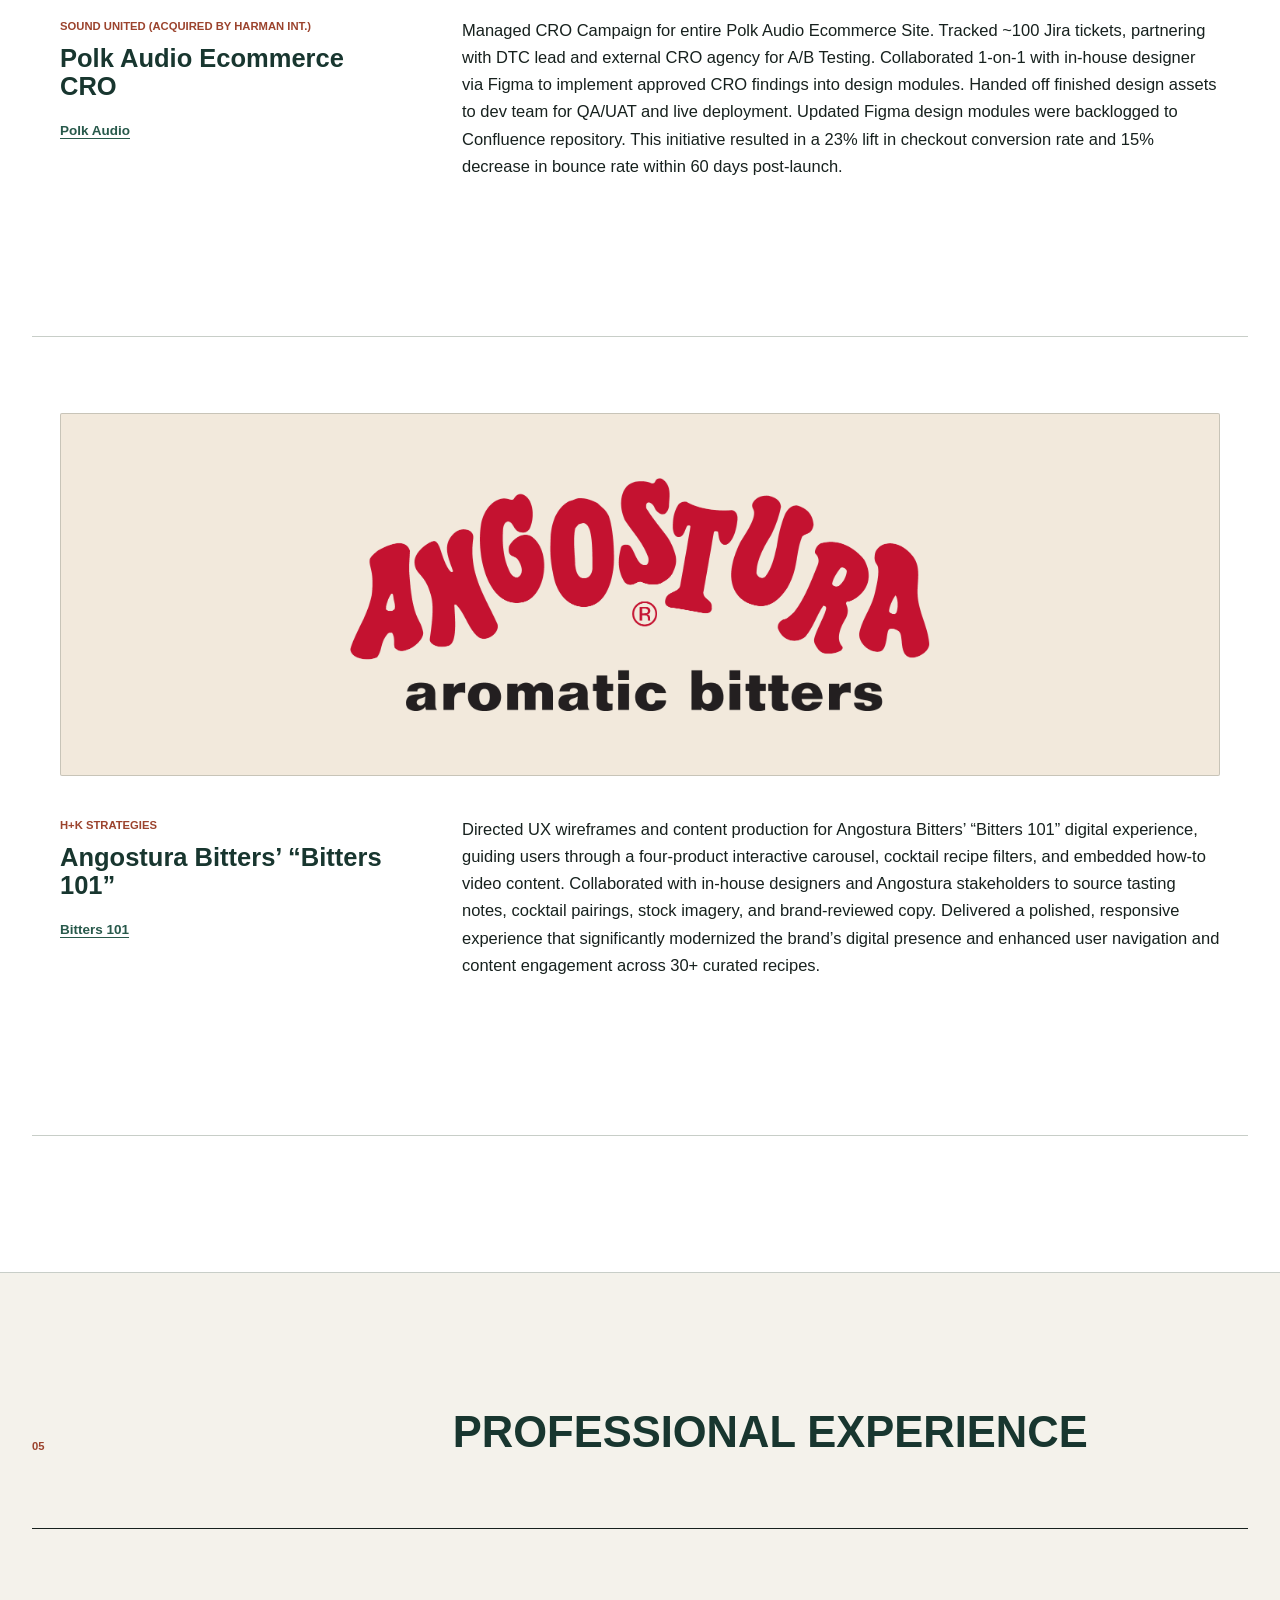
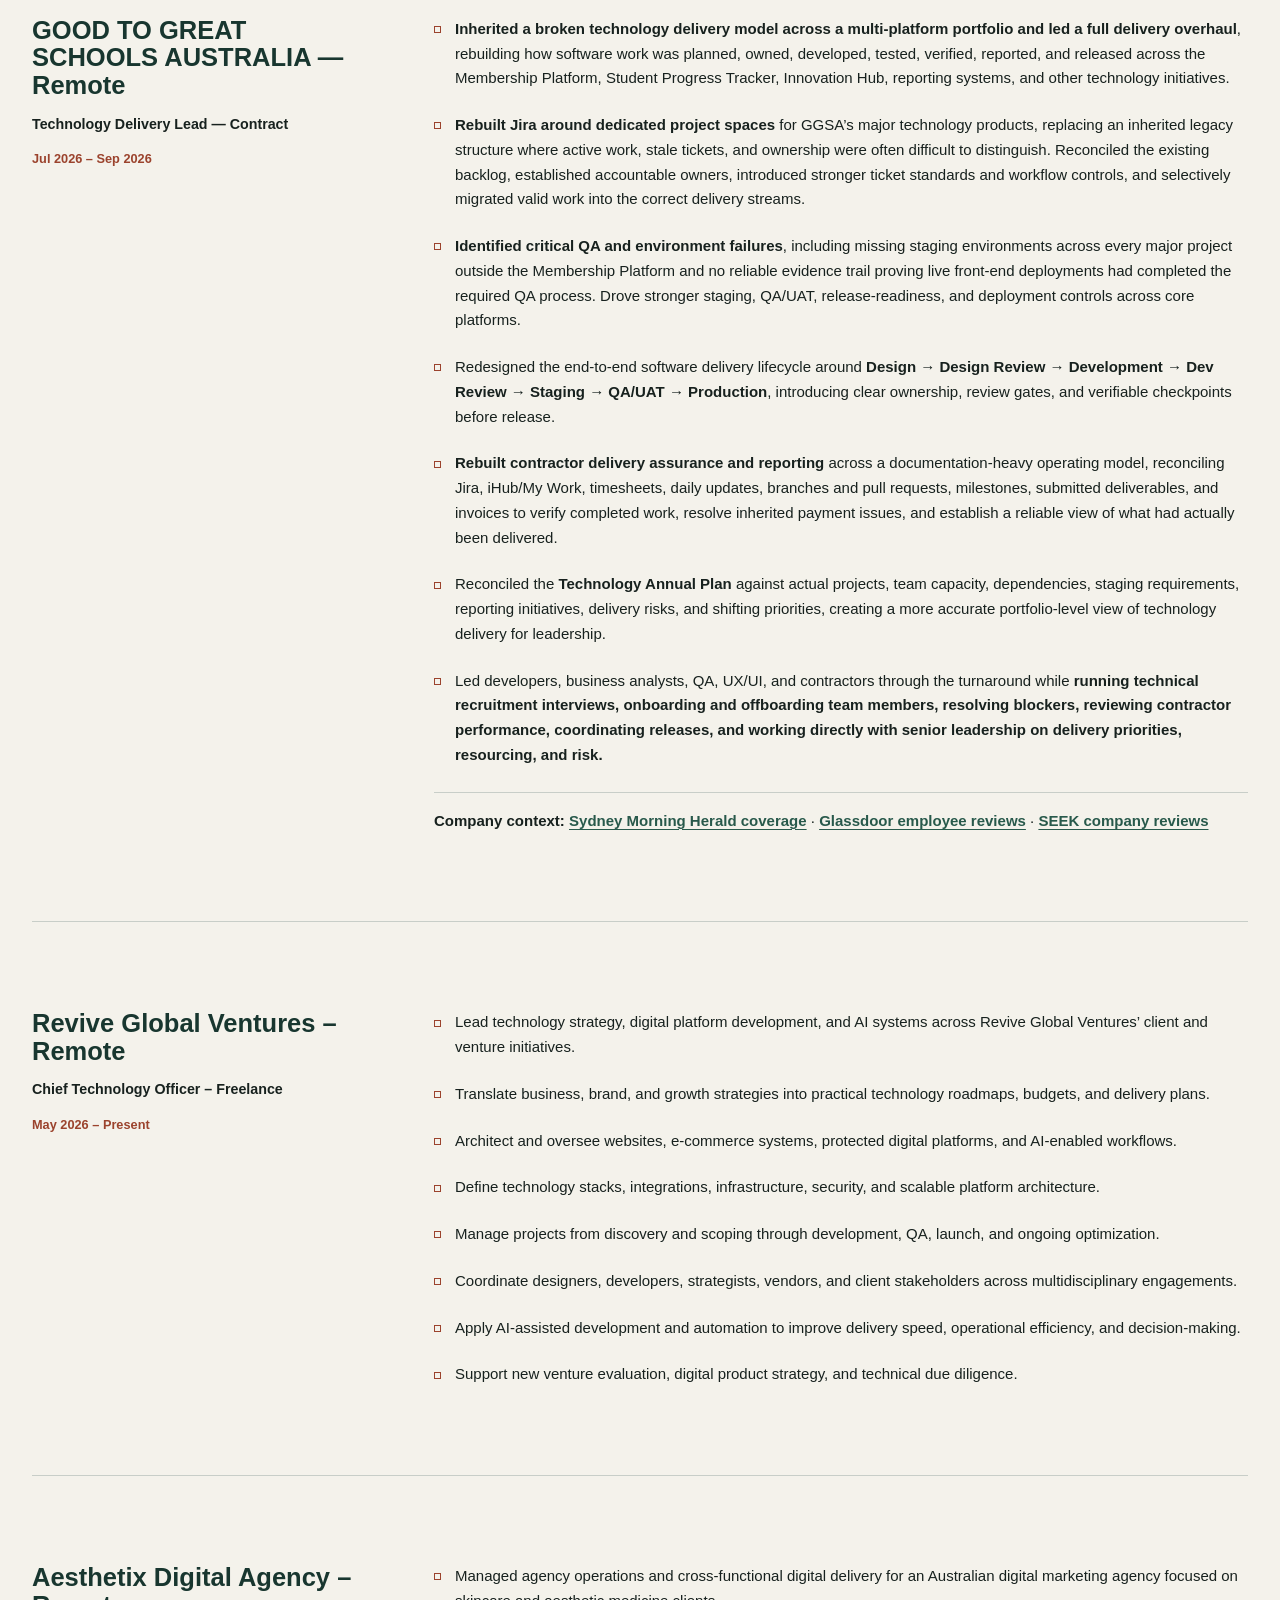
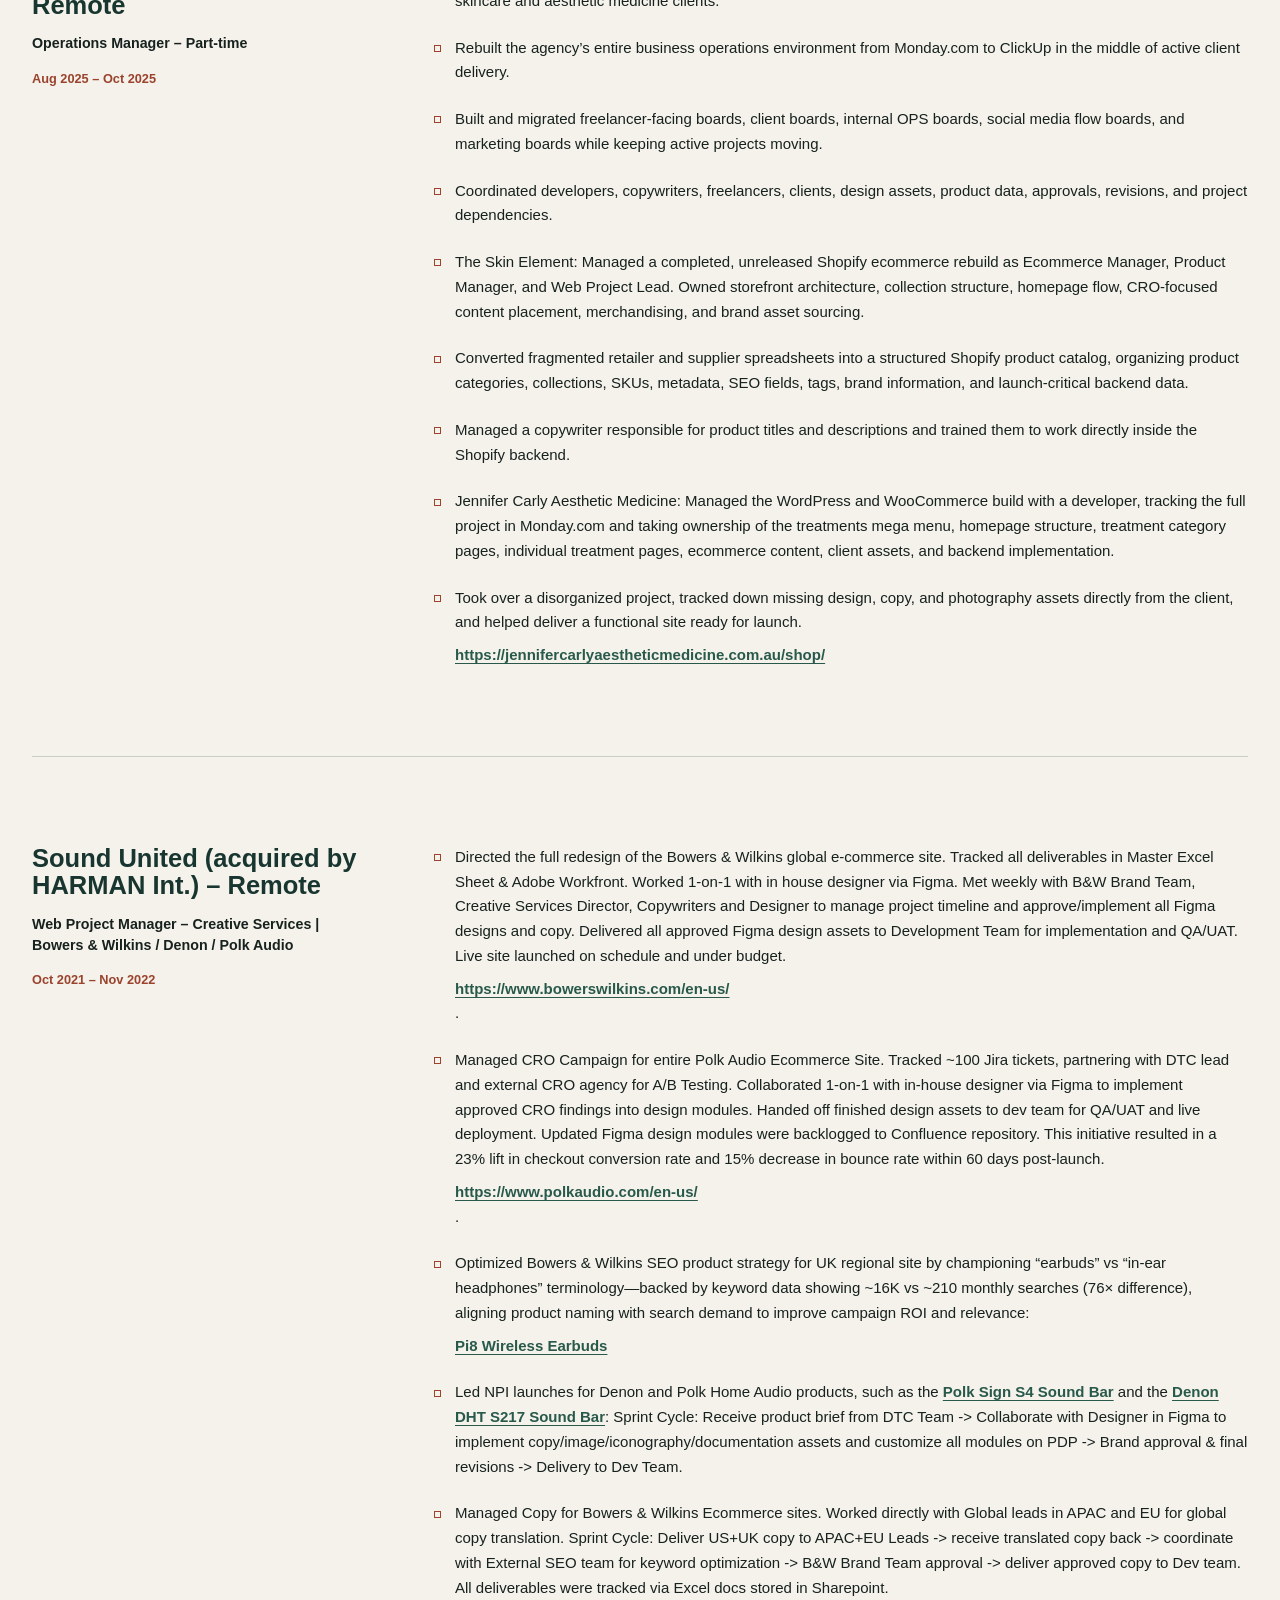
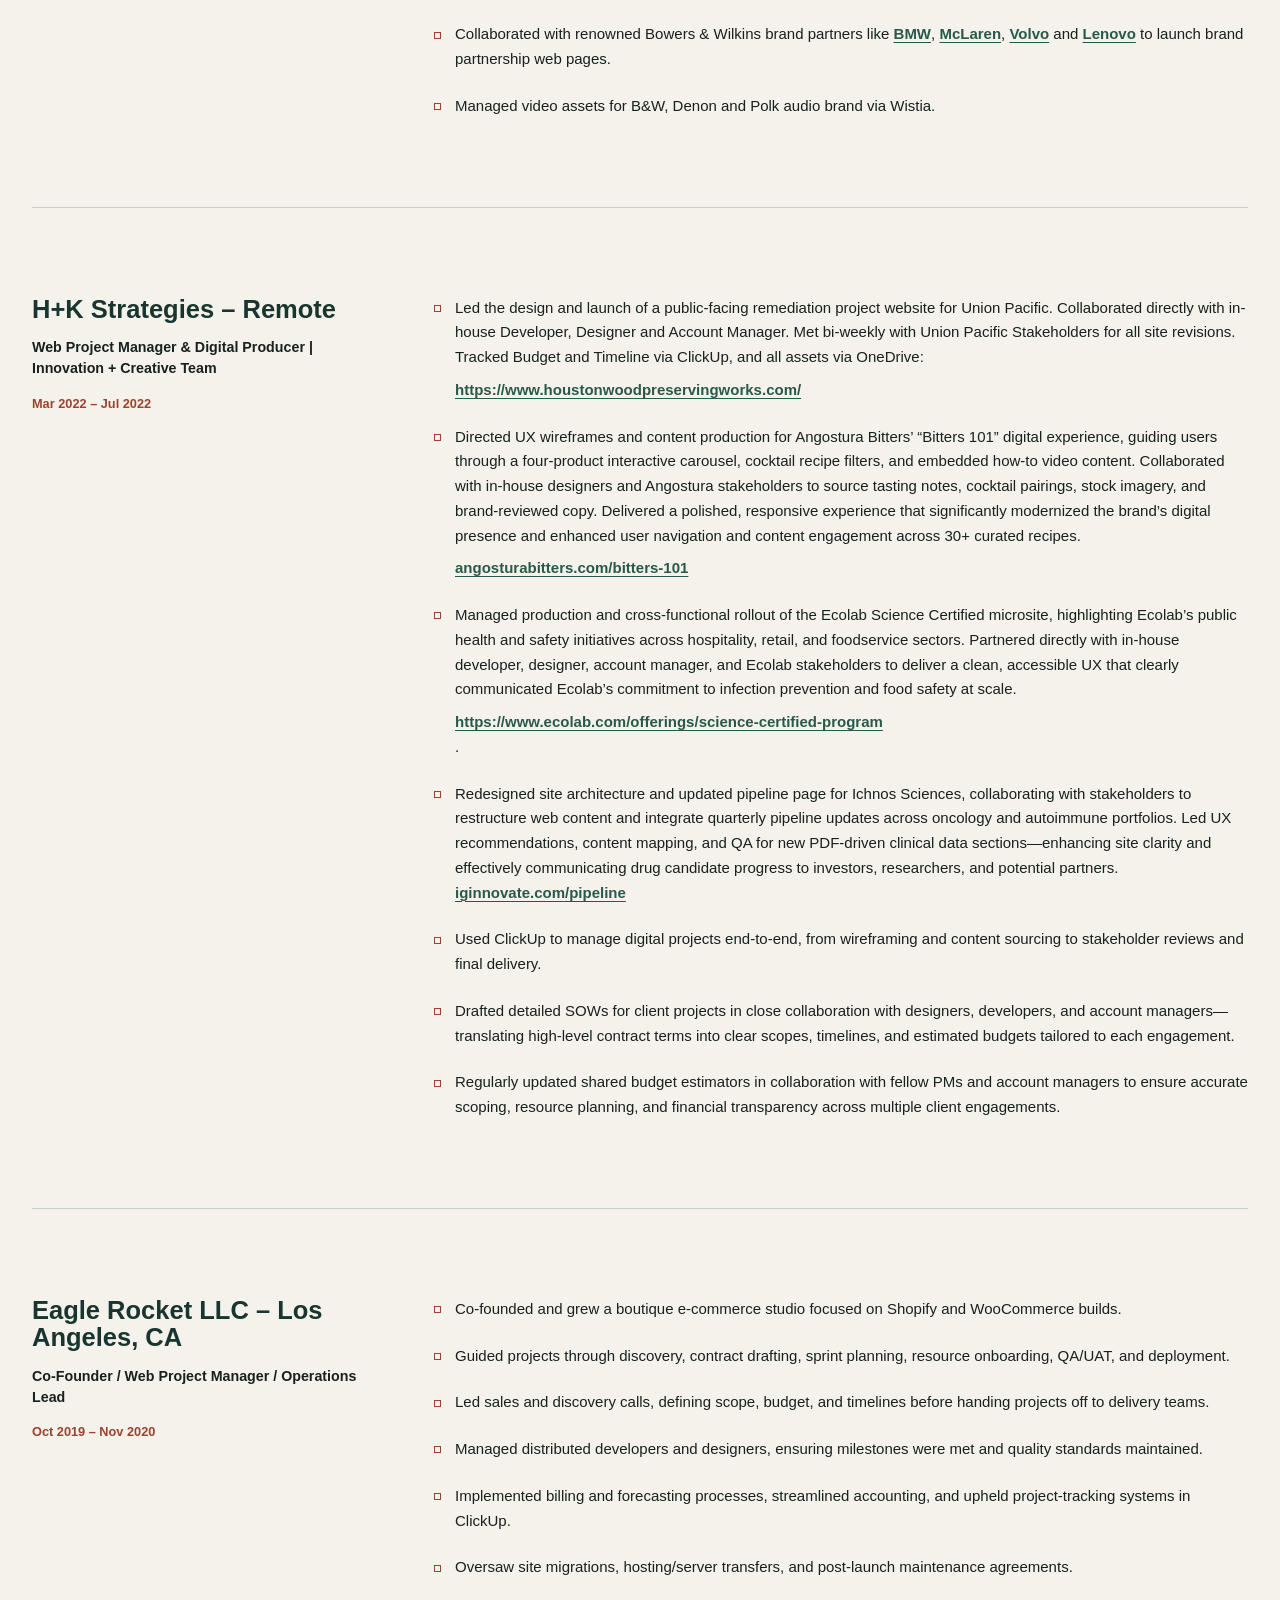
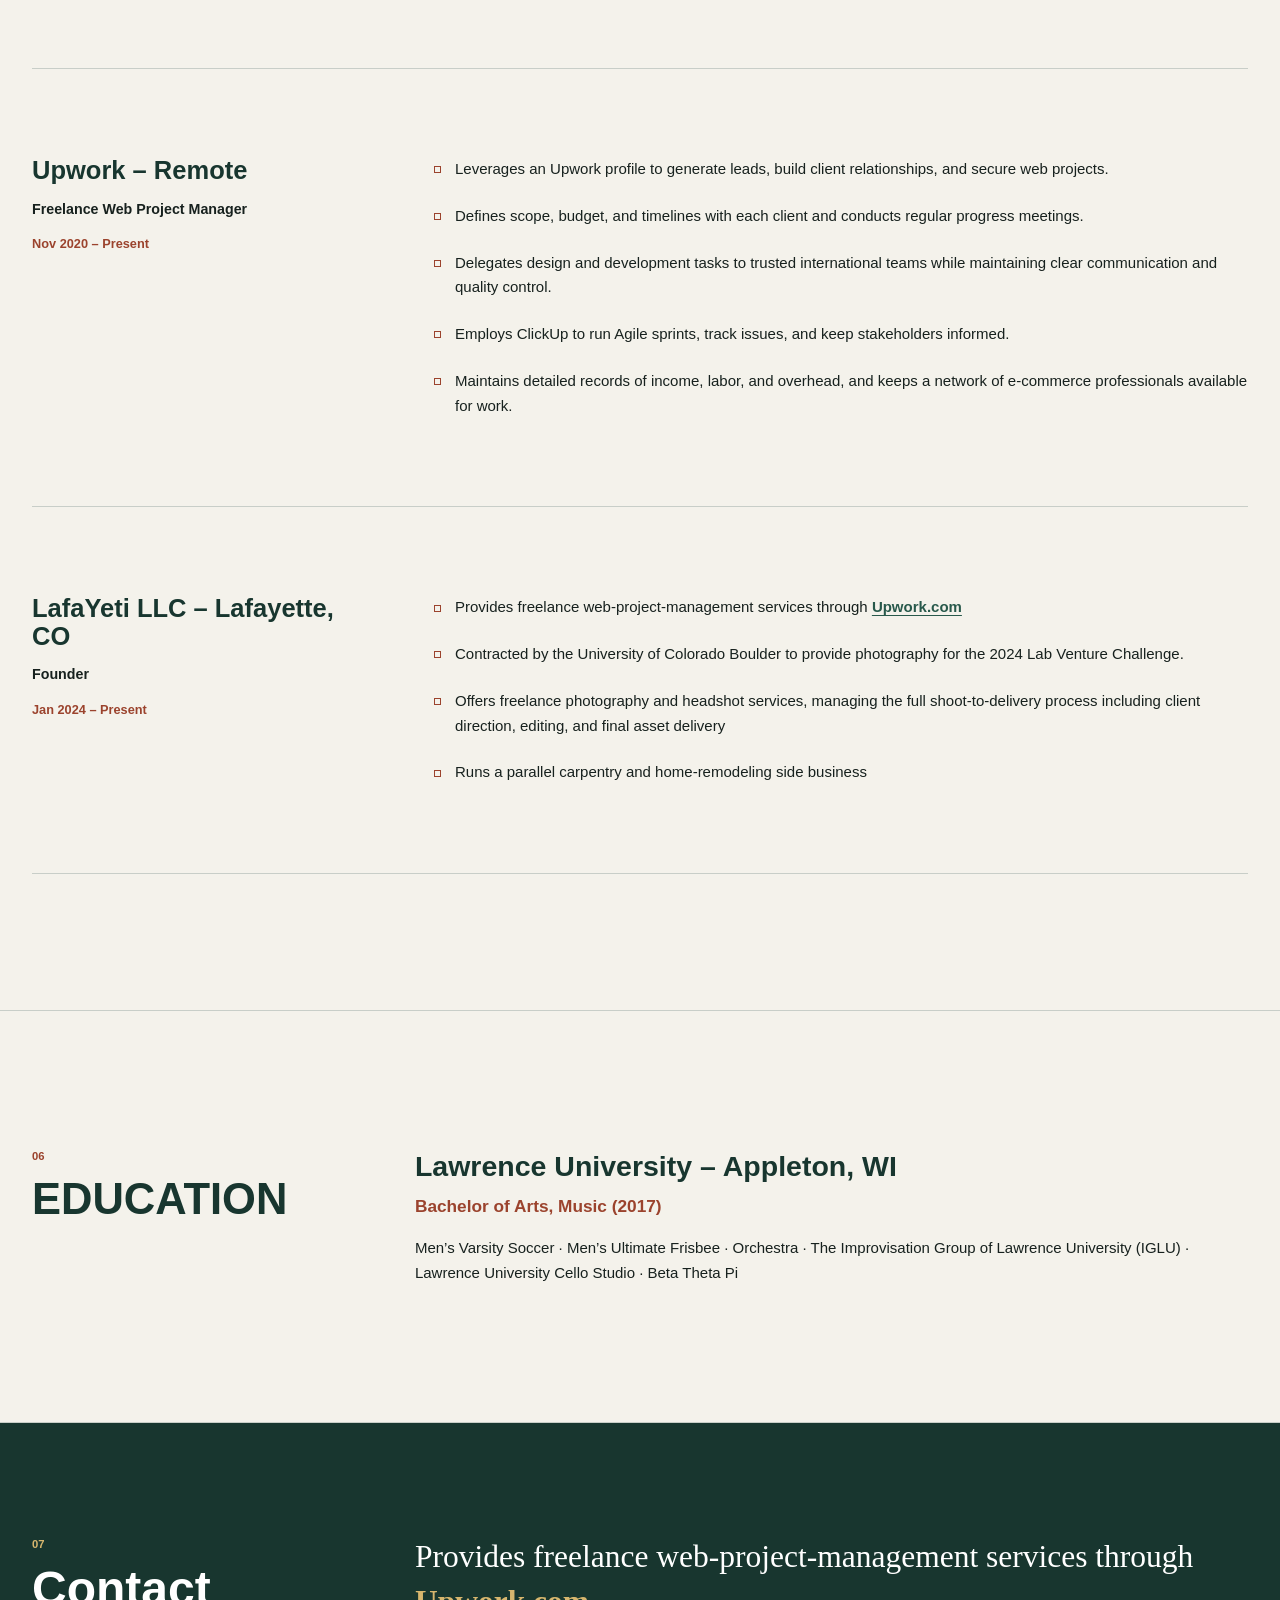
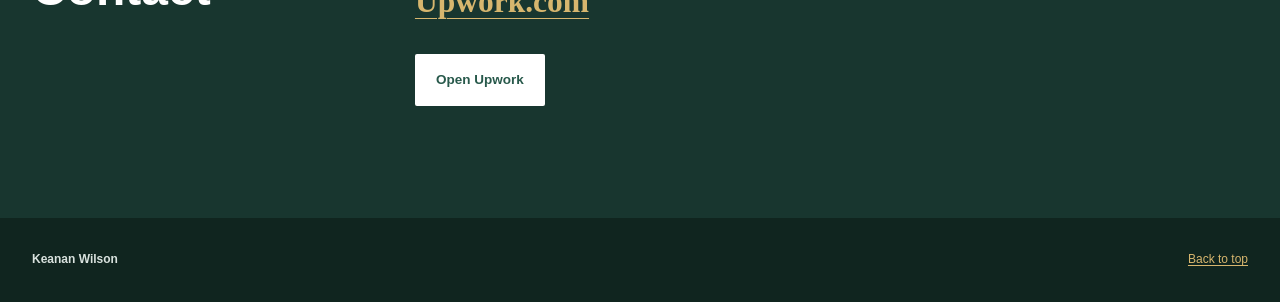
==== commit 1f34ab20: "Rebuild resume site (fresh history) Co-authored-by: Copilot App <223556219+Copilot@users.noreply.git" ====
--- a/index.html
+++ b/index.html
@@ -3,19 +3,19 @@
   <head>
     <meta charset="utf-8">
     <meta name="viewport" content="width=device-width, initial-scale=1">
-    <meta name="description" content="Keanan Wilson is a Web &amp; E-Commerce Project Manager with 5 years of experience leading web and e-commerce initiatives.">
+    <meta name="description" content="Lead Technical Project Manager with 6+ years of experience delivering digital platforms, web and e-commerce programs, and cross-functional technology initiatives across enterprise, agency, startup, and international environments.">
     <meta name="author" content="Keanan Wilson">
     <meta name="theme-color" content="#18362f">
-    <meta property="og:title" content="Keanan Wilson | Web &amp; E-Commerce Project Manager">
-    <meta property="og:description" content="Resume and selected project evidence across web, e-commerce, digital platforms, operations, and AI systems.">
+    <meta property="og:title" content="Keanan Wilson | Lead Technical Project Manager">
+    <meta property="og:description" content="Lead Technical Project Manager with 6+ years of experience delivering digital platforms, web and e-commerce programs, and cross-functional technology initiatives across enterprise, agency, startup, and international environments.">
     <meta property="og:type" content="profile">
     <meta property="og:url" content="https://lafayeti-dev.github.io/keanan-wilson-resume/">
     <meta name="twitter:card" content="summary">
-    <meta name="twitter:title" content="Keanan Wilson | Web &amp; E-Commerce Project Manager">
-    <meta name="twitter:description" content="Resume and selected project evidence across web, e-commerce, digital platforms, operations, and AI systems.">
+    <meta name="twitter:title" content="Keanan Wilson | Lead Technical Project Manager">
+    <meta name="twitter:description" content="Lead Technical Project Manager with 6+ years of experience delivering digital platforms, web and e-commerce programs, and cross-functional technology initiatives across enterprise, agency, startup, and international environments.">
     <link rel="canonical" href="https://lafayeti-dev.github.io/keanan-wilson-resume/">
-    <link rel="stylesheet" href="./styles.css?v=20260714-5">
-    <title>Keanan Wilson | Web &amp; E-Commerce Project Manager</title>
+    <link rel="stylesheet" href="./styles.css?v=20260906-1">
+    <title>Keanan Wilson | Lead Technical Project Manager</title>
     <script>document.documentElement.classList.add('js');</script>
   </head>
   <body>
@@ -29,7 +29,7 @@
         </button>
         <nav class="site-nav" id="site-navigation" aria-label="Primary navigation">
           <a href="#summary">Summary</a>
-          <a href="#toolkit">Toolkit</a>
+          <a href="#toolkit">Tools</a>
           <a href="#evidence">Projects</a>
           <a href="#experience">Experience</a>
           <a href="#education">Education</a>
@@ -44,7 +44,7 @@
           <div class="hero-copy">
             <p class="eyebrow">Resume / Project Portfolio</p>
             <h1 id="hero-title">KEANAN WILSON</h1>
-            <p class="hero-role">WEB &amp; E-COMMERCE PROJECT MANAGER</p>
+            <p class="hero-role">LEAD TECHNICAL PROJECT MANAGER</p>
             <div class="hero-actions">
               <a class="button button-primary" href="#evidence">View projects</a>
             </div>
@@ -63,9 +63,9 @@
         <div class="section-inner summary-grid">
           <div class="section-heading">
             <p class="section-number">01</p>
-            <h2 id="summary-title">Summary</h2>
-          </div>
-          <p class="summary-copy">Project Manager with 5 years of experience leading web and e‑commerce initiatives for prominent brands—including Bowers &amp; Wilkins, Denon Audio, Union Pacific, and Angostura Bitters—within consumer‑tech, agency, and start‑up settings. Solid experience scaling businesses, building and managing teams, managing scope, budget, and schedules, and moving projects smoothly from discovery through launch and ongoing optimization.</p>
+            <h2 id="summary-title">PROFESSIONAL SUMMARY</h2>
+          </div>
+          <p class="summary-copy">Lead Technical Project Manager with 6+ years of experience delivering digital platforms, web and e-commerce programs, and cross-functional technology initiatives across enterprise, agency, startup, and international environments. Experienced leading developers, business analysts, QA, UX/UI, and contractors through requirements, planning, Jira delivery, technical risk, QA/UAT, release readiness, and production delivery. Strong track record of stepping into complex delivery environments, identifying structural problems, and rebuilding the processes, ownership, systems, and controls needed to move work reliably from planning through production. Previous brand experience includes Bowers &amp; Wilkins, Denon, Polk Audio, Union Pacific, Angostura Bitters, and Ecolab.</p>
         </div>
       </section>
 
@@ -73,22 +73,27 @@
         <div class="section-inner two-column-section">
           <div class="section-heading">
             <p class="section-number">02</p>
-            <h2 id="toolkit-title">PROJECT‑MANAGEMENT TOOLKIT</h2>
-          </div>
-          <ul class="term-list" aria-label="Project-management toolkit">
+            <h2 id="toolkit-title">TOOLS &amp; PLATFORMS</h2>
+          </div>
+          <ul class="term-list" aria-label="Tools and platforms">
+            <li>Jira</li>
+            <li>Confluence</li>
+            <li>Microsoft 365</li>
+            <li>SharePoint</li>
+            <li>Microsoft Teams</li>
+            <li>OneDrive</li>
+            <li>Figma</li>
+            <li>Bitbucket</li>
+            <li>GitHub</li>
+            <li>Azure</li>
+            <li>WordPress</li>
+            <li>LearnDash</li>
             <li>Adobe Workfront</li>
             <li>ClickUp</li>
-            <li>Jira</li>
             <li>Trello</li>
-            <li>Figma</li>
-            <li>Confluence</li>
-            <li>SharePoint</li>
-            <li>OneDrive</li>
-            <li>Slack</li>
-            <li>Microsoft Teams</li>
+            <li>Upwork</li>
+            <li>Google Workspace</li>
             <li>Excel</li>
-            <li>Google Workspace</li>
-            <li>Wistia</li>
           </ul>
         </div>
       </section>
@@ -97,18 +102,29 @@
         <div class="section-inner two-column-section">
           <div class="section-heading">
             <p class="section-number">03</p>
-            <h2 id="skills-title">CORE SKILLS</h2>
-          </div>
-          <ul class="term-list term-list-accent" aria-label="Core skills">
-            <li>Agile / Scrum</li>
-            <li>Kanban</li>
-            <li>Scope, Budget &amp; Timeline Management</li>
-            <li>UX/UI Wireframing in Figma</li>
-            <li>CRO Enhancement</li>
-            <li>Stakeholder &amp; Client Management</li>
-            <li>Contract &amp; SOW Drafting</li>
-            <li>Web QA / UAT</li>
-            <li>Asset Management</li>
+            <h2 id="skills-title">CORE EXPERTISE</h2>
+          </div>
+          <ul class="term-list term-list-accent" aria-label="Core expertise">
+            <li>Technical Project &amp; Program Delivery</li>
+            <li>Delivery Model &amp; Process Transformation</li>
+            <li>Software Development Lifecycle (SDLC)</li>
+            <li>Agile / Scrum / Kanban Delivery</li>
+            <li>Jira Architecture, Backlog &amp; Workflow Management</li>
+            <li>Requirements, Acceptance Criteria &amp; Solution Refinement</li>
+            <li>Cross-Functional Team Leadership</li>
+            <li>Developer / BA / QA / UX Coordination</li>
+            <li>Portfolio Planning &amp; Resource Management</li>
+            <li>Risk, Dependency &amp; Blocker Management</li>
+            <li>Technology Governance, Risk &amp; Access Management</li>
+            <li>QA / UAT / Release Readiness</li>
+            <li>Staging &amp; Production Delivery Controls</li>
+            <li>Change &amp; Release Management</li>
+            <li>Contractor Delivery &amp; Payment Verification</li>
+            <li>Technical Recruitment, Onboarding &amp; Performance Management</li>
+            <li>Executive &amp; Stakeholder Communication</li>
+            <li>Digital Platform Delivery</li>
+            <li>UX/UI &amp; Product Delivery</li>
+            <li>Web &amp; E-Commerce Programs</li>
           </ul>
         </div>
       </section>
@@ -174,6 +190,26 @@
           </div>
 
           <div class="experience-list">
+            <article class="experience-item" id="experience-ggsa">
+              <header class="experience-meta">
+                <h3>GOOD TO GREAT SCHOOLS AUSTRALIA — Remote</h3>
+                <p class="role">Technology Delivery Lead — Contract</p>
+                <p class="dates"><time datetime="2026-07">Jul 2026</time> – <time datetime="2026-09">Sep 2026</time></p>
+              </header>
+              <div class="experience-detail">
+                <ul class="responsibility-list">
+                  <li><strong>Inherited a broken technology delivery model across a multi-platform portfolio and led a full delivery overhaul</strong>, rebuilding how software work was planned, owned, developed, tested, verified, reported, and released across the Membership Platform, Student Progress Tracker, Innovation Hub, reporting systems, and other technology initiatives.</li>
+                  <li><strong>Rebuilt Jira around dedicated project spaces</strong> for GGSA’s major technology products, replacing an inherited legacy structure where active work, stale tickets, and ownership were often difficult to distinguish. Reconciled the existing backlog, established accountable owners, introduced stronger ticket standards and workflow controls, and selectively migrated valid work into the correct delivery streams.</li>
+                  <li><strong>Identified critical QA and environment failures</strong>, including missing staging environments across every major project outside the Membership Platform and no reliable evidence trail proving live front-end deployments had completed the required QA process. Drove stronger staging, QA/UAT, release-readiness, and deployment controls across core platforms.</li>
+                  <li>Redesigned the end-to-end software delivery lifecycle around <strong>Design → Design Review → Development → Dev Review → Staging → QA/UAT → Production</strong>, introducing clear ownership, review gates, and verifiable checkpoints before release.</li>
+                  <li><strong>Rebuilt contractor delivery assurance and reporting</strong> across a documentation-heavy operating model, reconciling Jira, iHub/My Work, timesheets, daily updates, branches and pull requests, milestones, submitted deliverables, and invoices to verify completed work, resolve inherited payment issues, and establish a reliable view of what had actually been delivered.</li>
+                  <li>Reconciled the <strong>Technology Annual Plan</strong> against actual projects, team capacity, dependencies, staging requirements, reporting initiatives, delivery risks, and shifting priorities, creating a more accurate portfolio-level view of technology delivery for leadership.</li>
+                  <li>Led developers, business analysts, QA, UX/UI, and contractors through the turnaround while <strong>running technical recruitment interviews, onboarding and offboarding team members, resolving blockers, reviewing contractor performance, coordinating releases, and working directly with senior leadership on delivery priorities, resourcing, and risk.</strong></li>
+                </ul>
+                <p class="company-context"><strong>Company context:</strong> <a href="https://www.smh.com.au/education/fresh-turmoil-as-bullying-ceo-on-paid-leave-for-six-months-as-staff-flee-20220503-p5ai2v.html" target="_blank" rel="noopener noreferrer">Sydney Morning Herald coverage</a> · <a href="https://www.glassdoor.com/Reviews/Good-to-Great-Schools-Australia-Reviews-E985457.htm" target="_blank" rel="noopener noreferrer">Glassdoor employee reviews</a> · <a href="https://au.seek.com/companies/good-to-great-schools-813477" target="_blank" rel="noopener noreferrer">SEEK company reviews</a></p>
+              </div>
+            </article>
+
             <article class="experience-item">
               <header class="experience-meta">
                 <h3>Revive Global Ventures – Remote</h3>
--- a/styles.css
+++ b/styles.css
@@ -453,10 +453,17 @@
 }
 
 .responsibility-list a,
+.company-context a,
 .contact-detail a,
 .evidence-item a {
   color: var(--forest-light);
   font-weight: 650;
+}
+
+.company-context {
+  margin: 24px 0 0;
+  padding-top: 16px;
+  border-top: 1px solid var(--line);
 }
 
 .link-line,
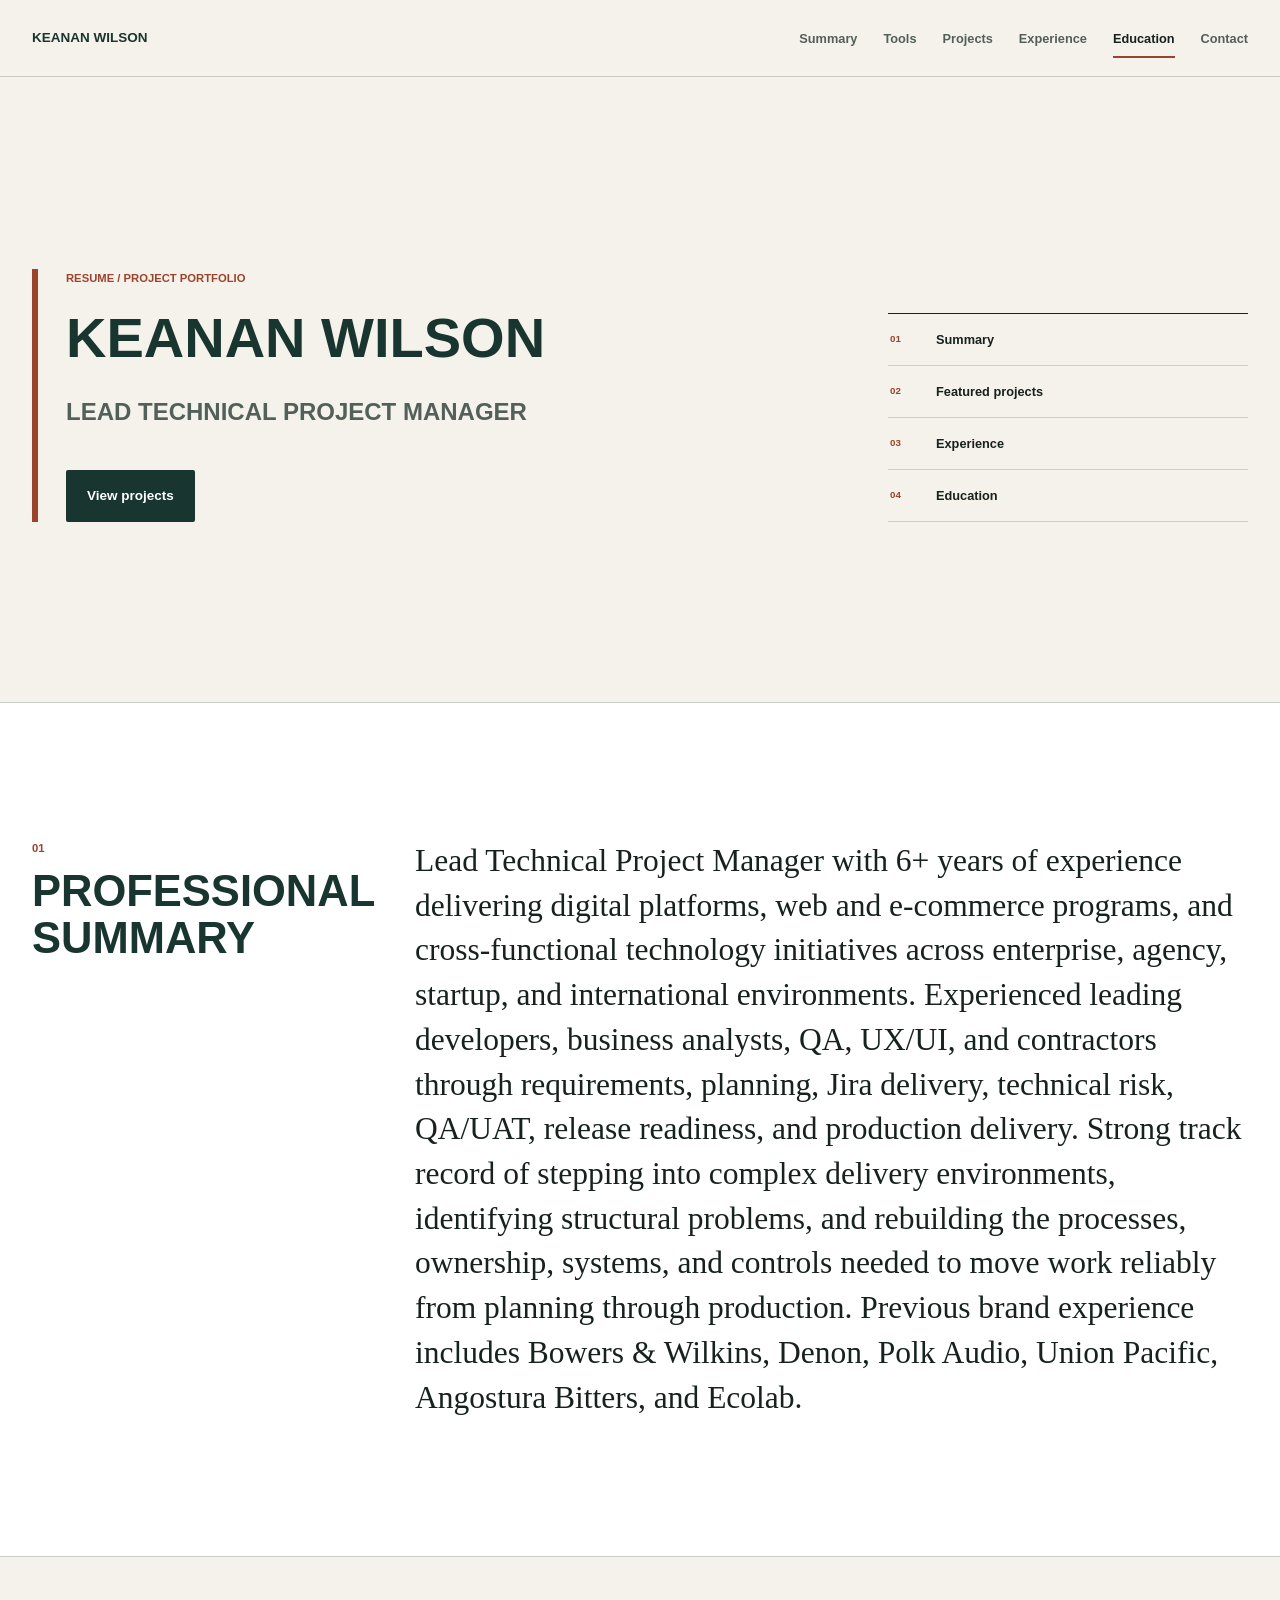
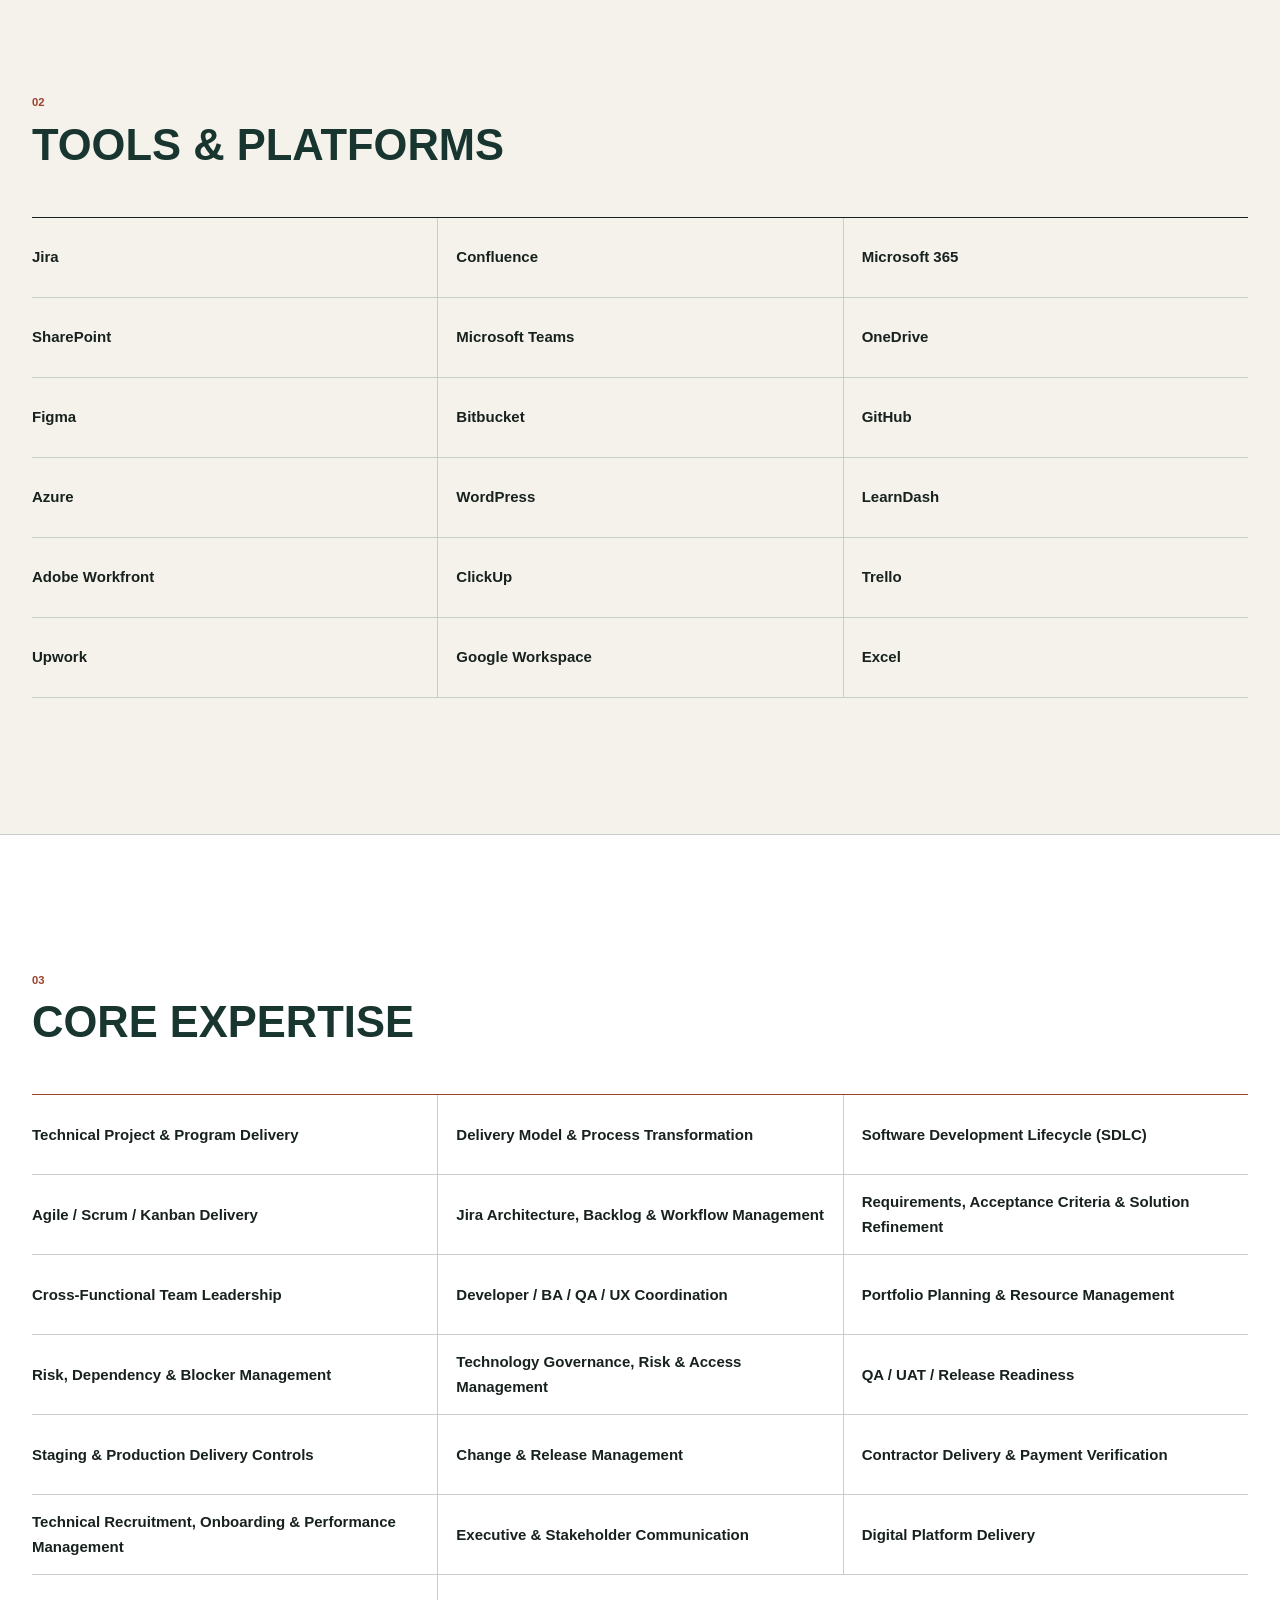
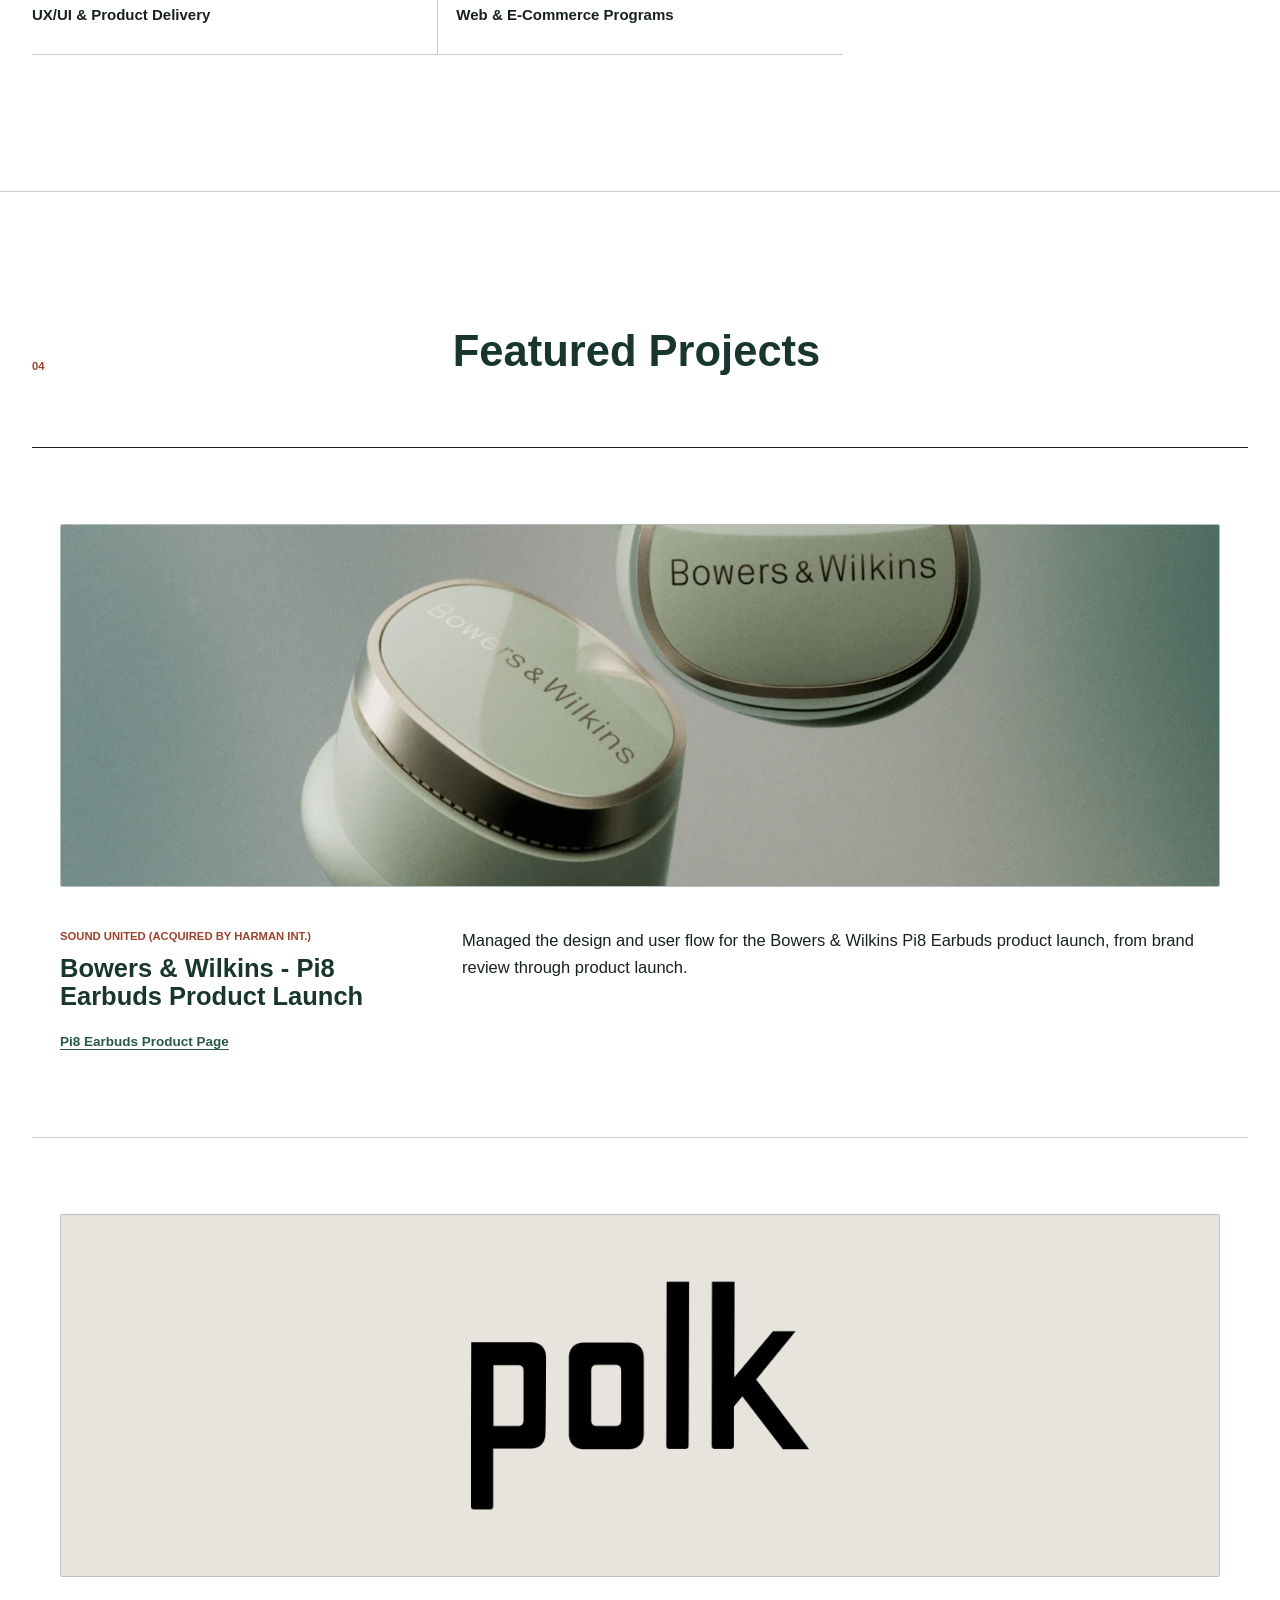
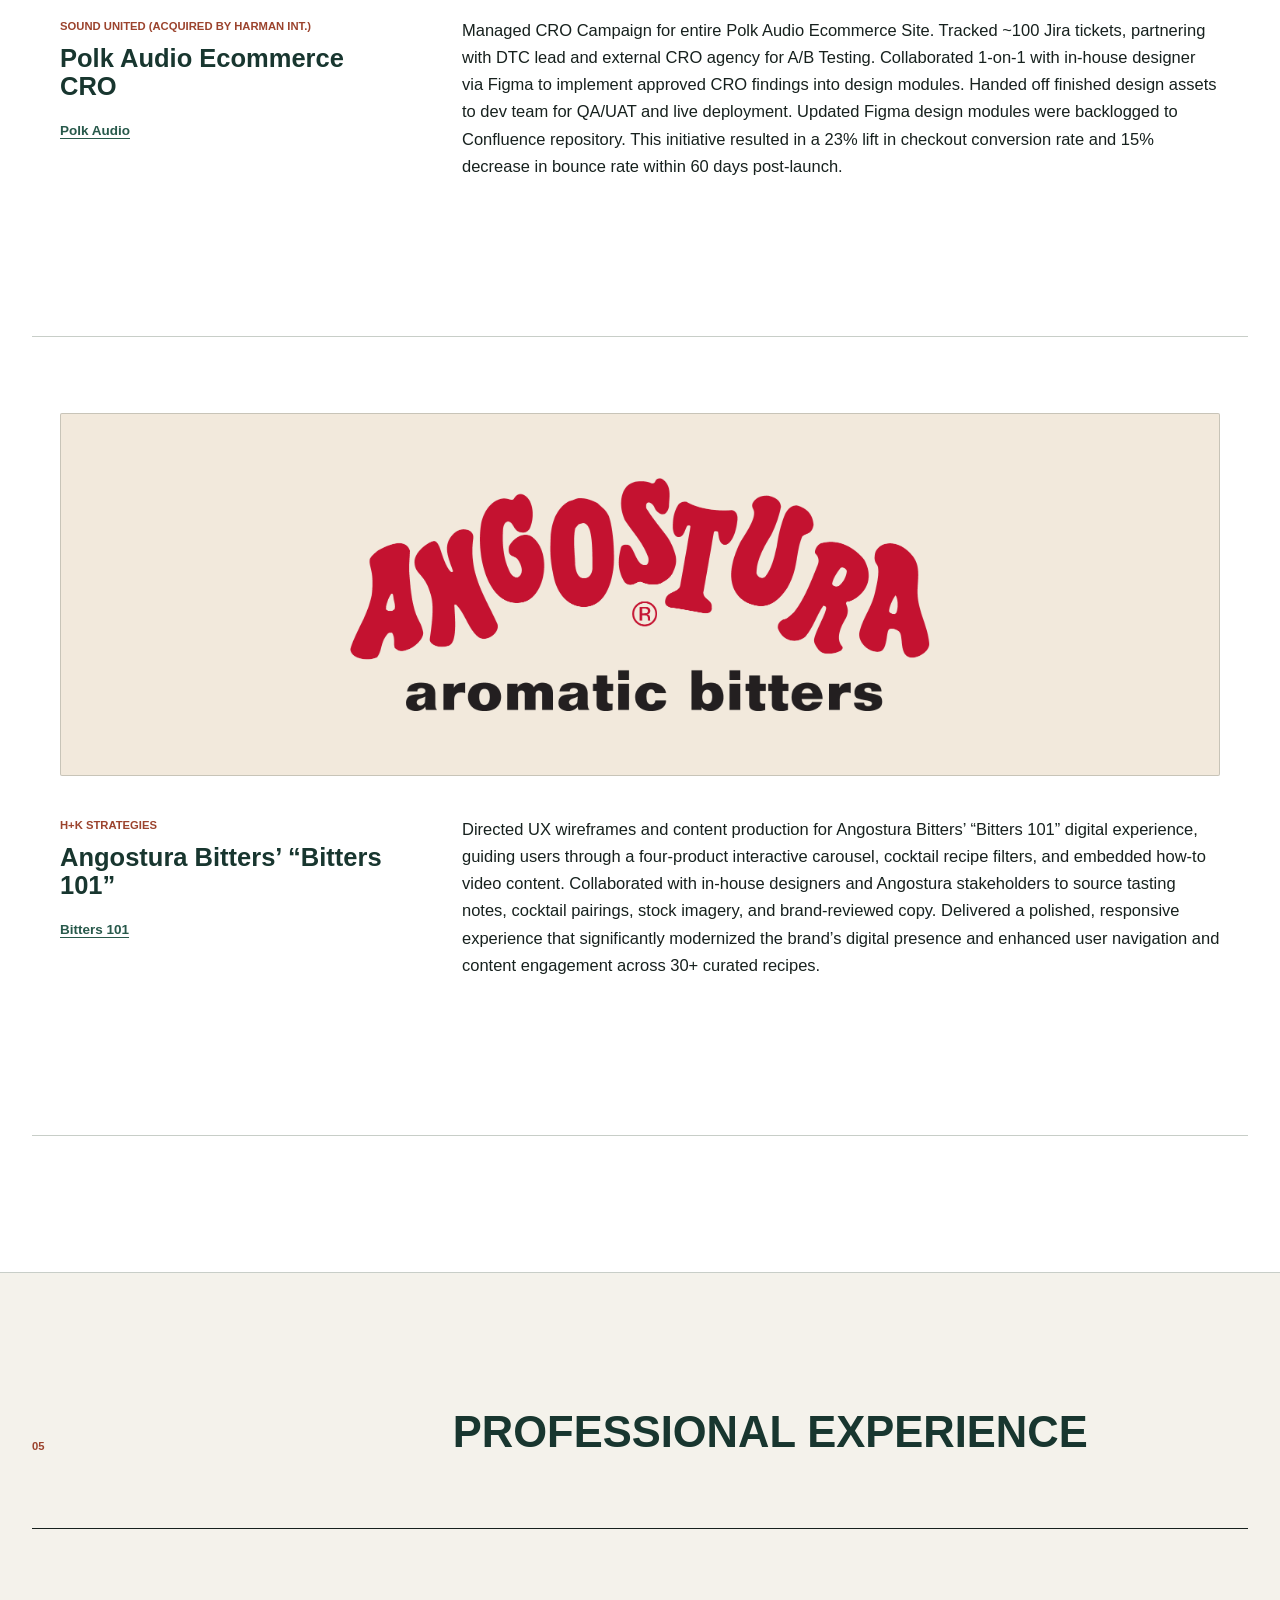
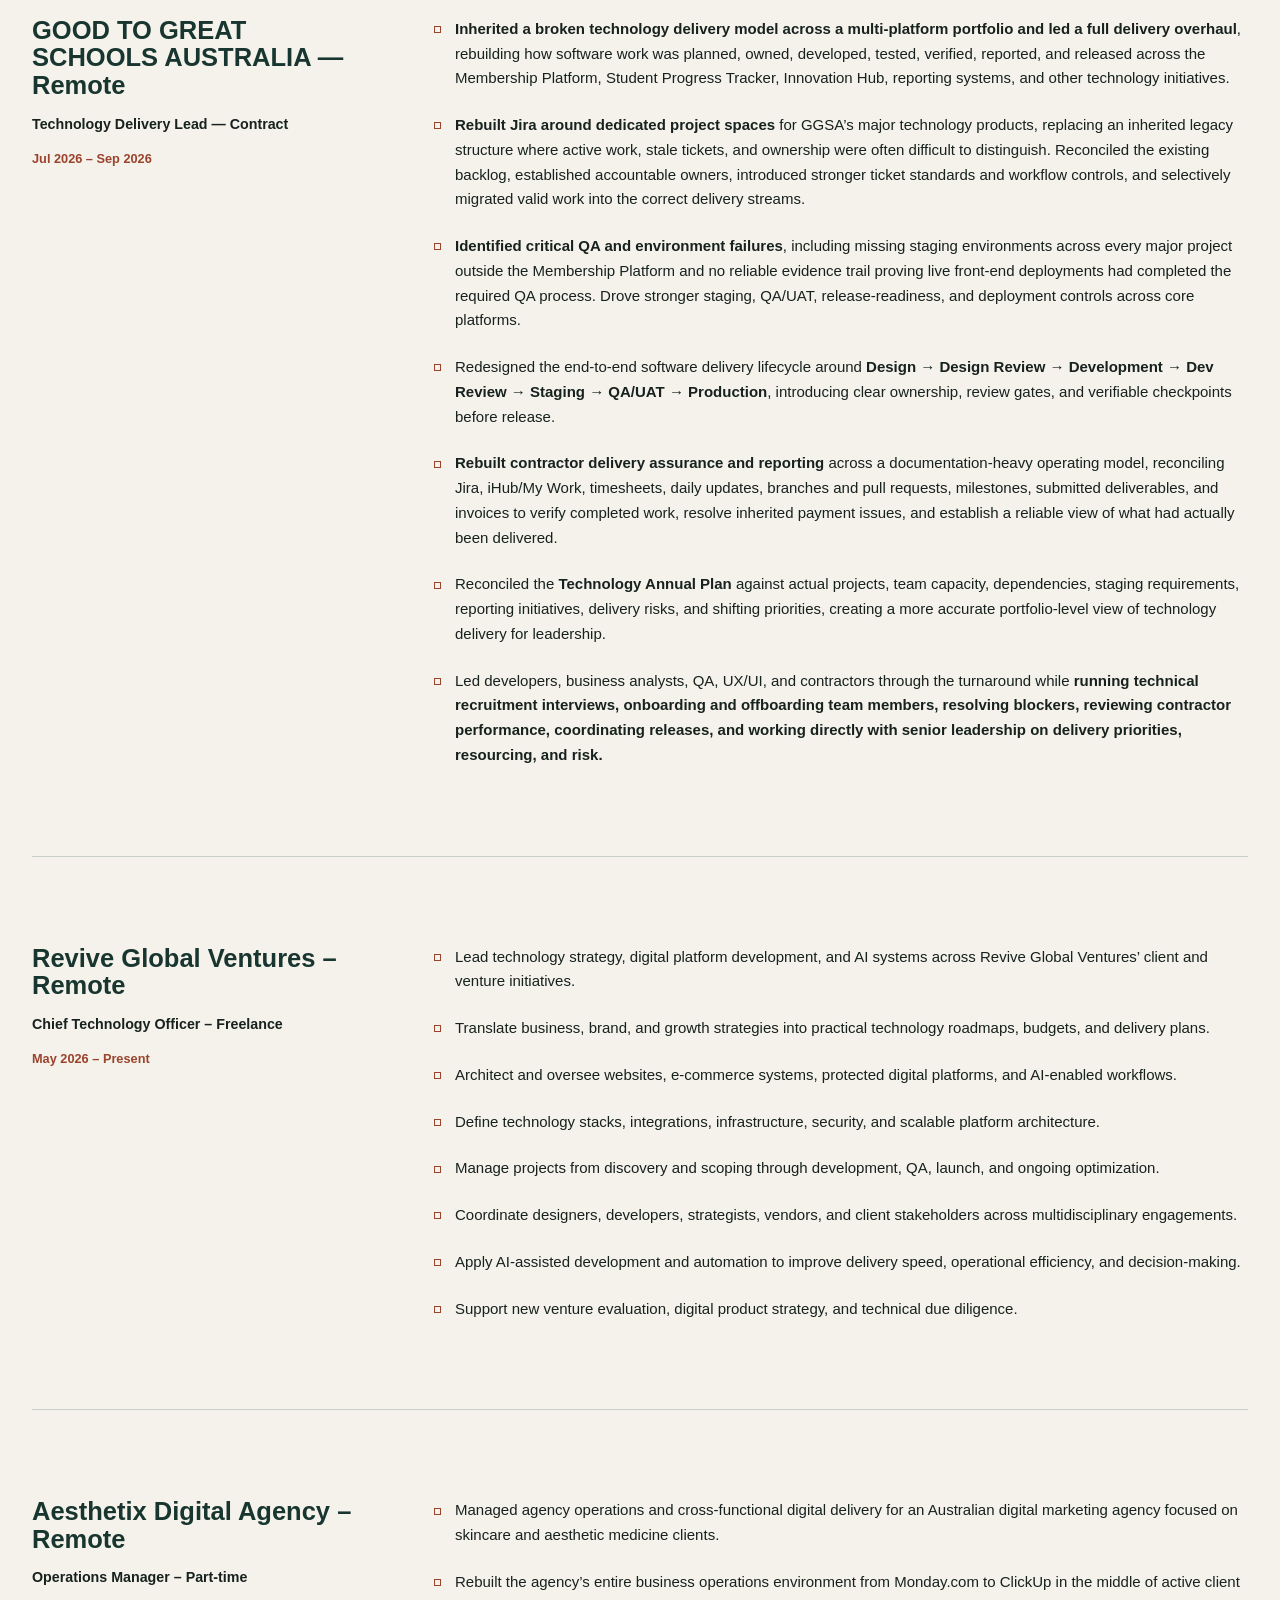
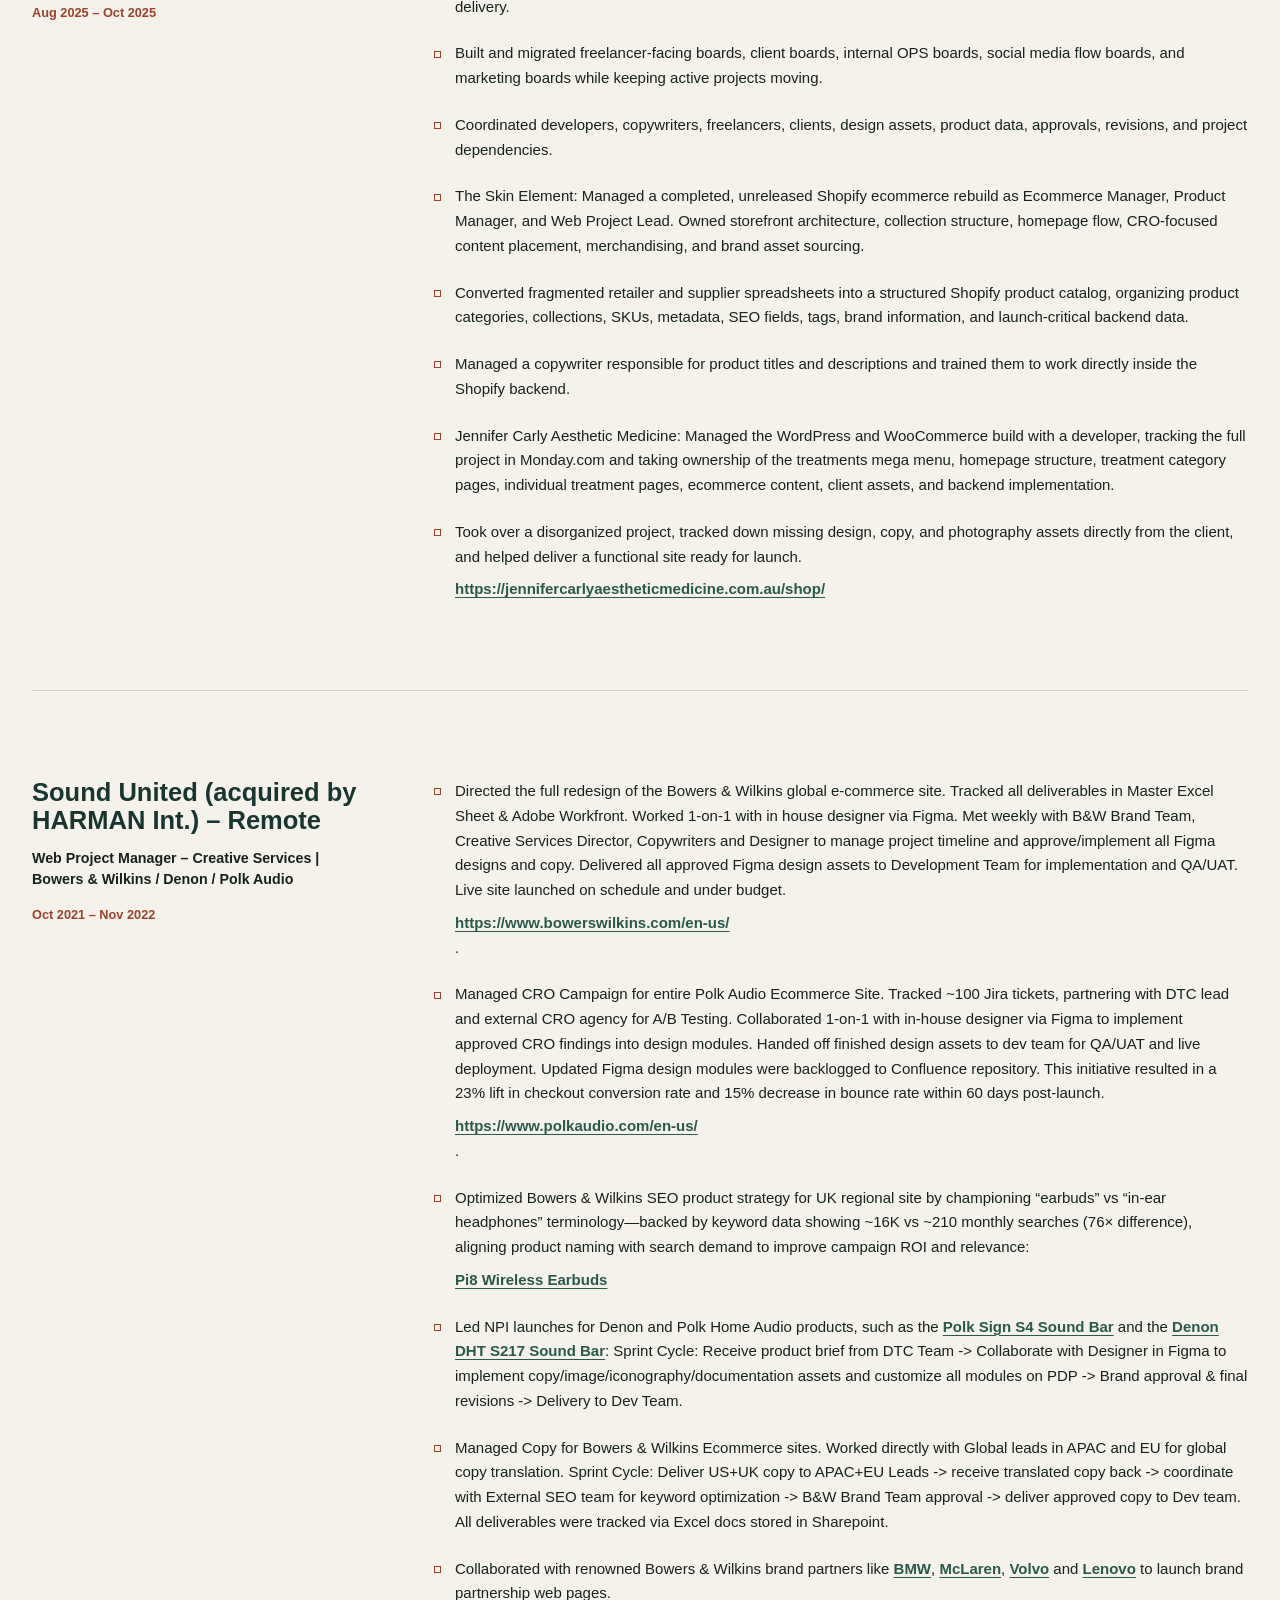
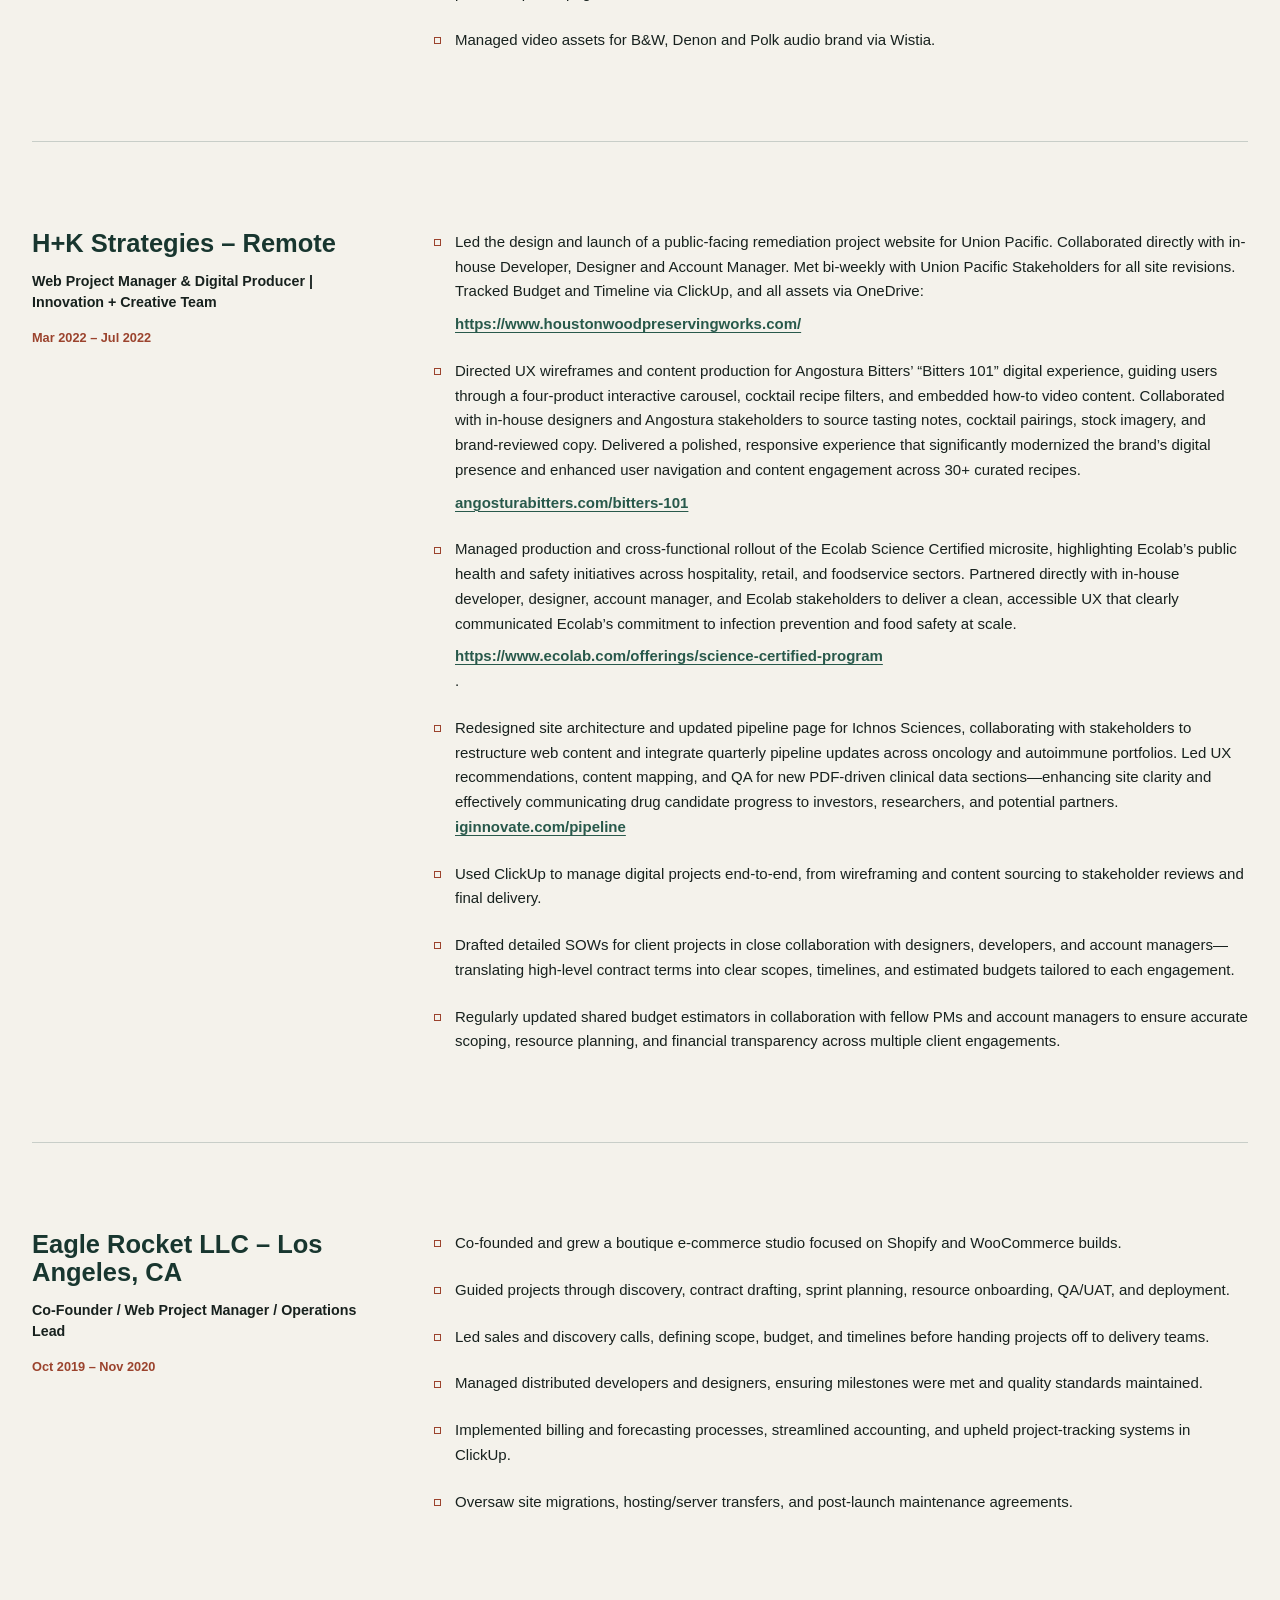
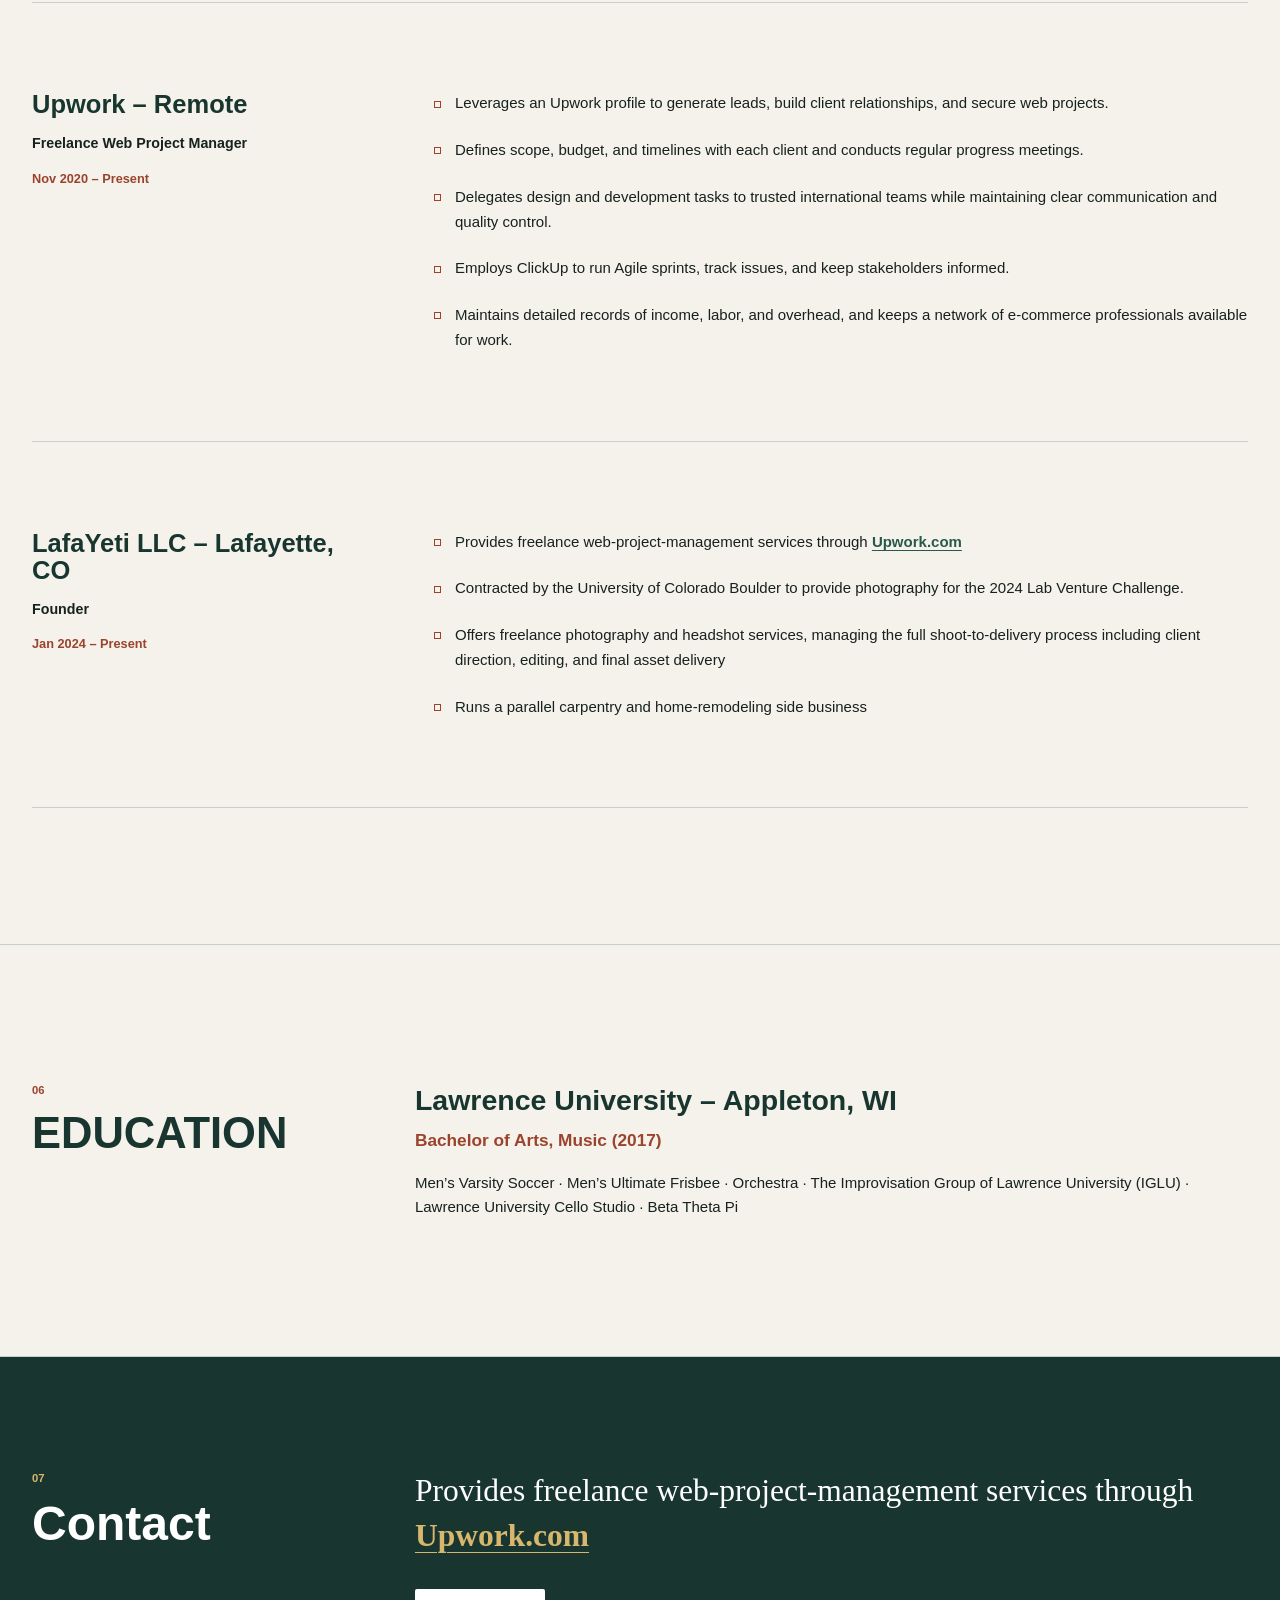
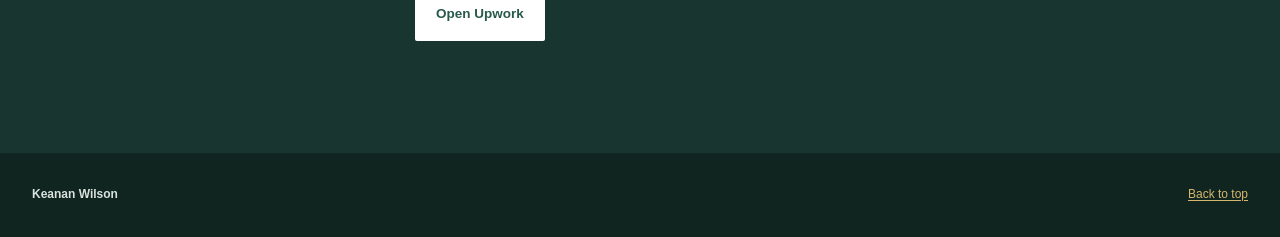
==== commit e6023611: "Remove GGSA company context links" ====
--- a/index.html
+++ b/index.html
@@ -206,7 +206,6 @@
                   <li>Reconciled the <strong>Technology Annual Plan</strong> against actual projects, team capacity, dependencies, staging requirements, reporting initiatives, delivery risks, and shifting priorities, creating a more accurate portfolio-level view of technology delivery for leadership.</li>
                   <li>Led developers, business analysts, QA, UX/UI, and contractors through the turnaround while <strong>running technical recruitment interviews, onboarding and offboarding team members, resolving blockers, reviewing contractor performance, coordinating releases, and working directly with senior leadership on delivery priorities, resourcing, and risk.</strong></li>
                 </ul>
-                <p class="company-context"><strong>Company context:</strong> <a href="https://www.smh.com.au/education/fresh-turmoil-as-bullying-ceo-on-paid-leave-for-six-months-as-staff-flee-20220503-p5ai2v.html" target="_blank" rel="noopener noreferrer">Sydney Morning Herald coverage</a> · <a href="https://www.glassdoor.com/Reviews/Good-to-Great-Schools-Australia-Reviews-E985457.htm" target="_blank" rel="noopener noreferrer">Glassdoor employee reviews</a> · <a href="https://au.seek.com/companies/good-to-great-schools-813477" target="_blank" rel="noopener noreferrer">SEEK company reviews</a></p>
               </div>
             </article>
 
--- a/styles.css
+++ b/styles.css
@@ -453,17 +453,10 @@
 }
 
 .responsibility-list a,
-.company-context a,
 .contact-detail a,
 .evidence-item a {
   color: var(--forest-light);
   font-weight: 650;
-}
-
-.company-context {
-  margin: 24px 0 0;
-  padding-top: 16px;
-  border-top: 1px solid var(--line);
 }
 
 .link-line,
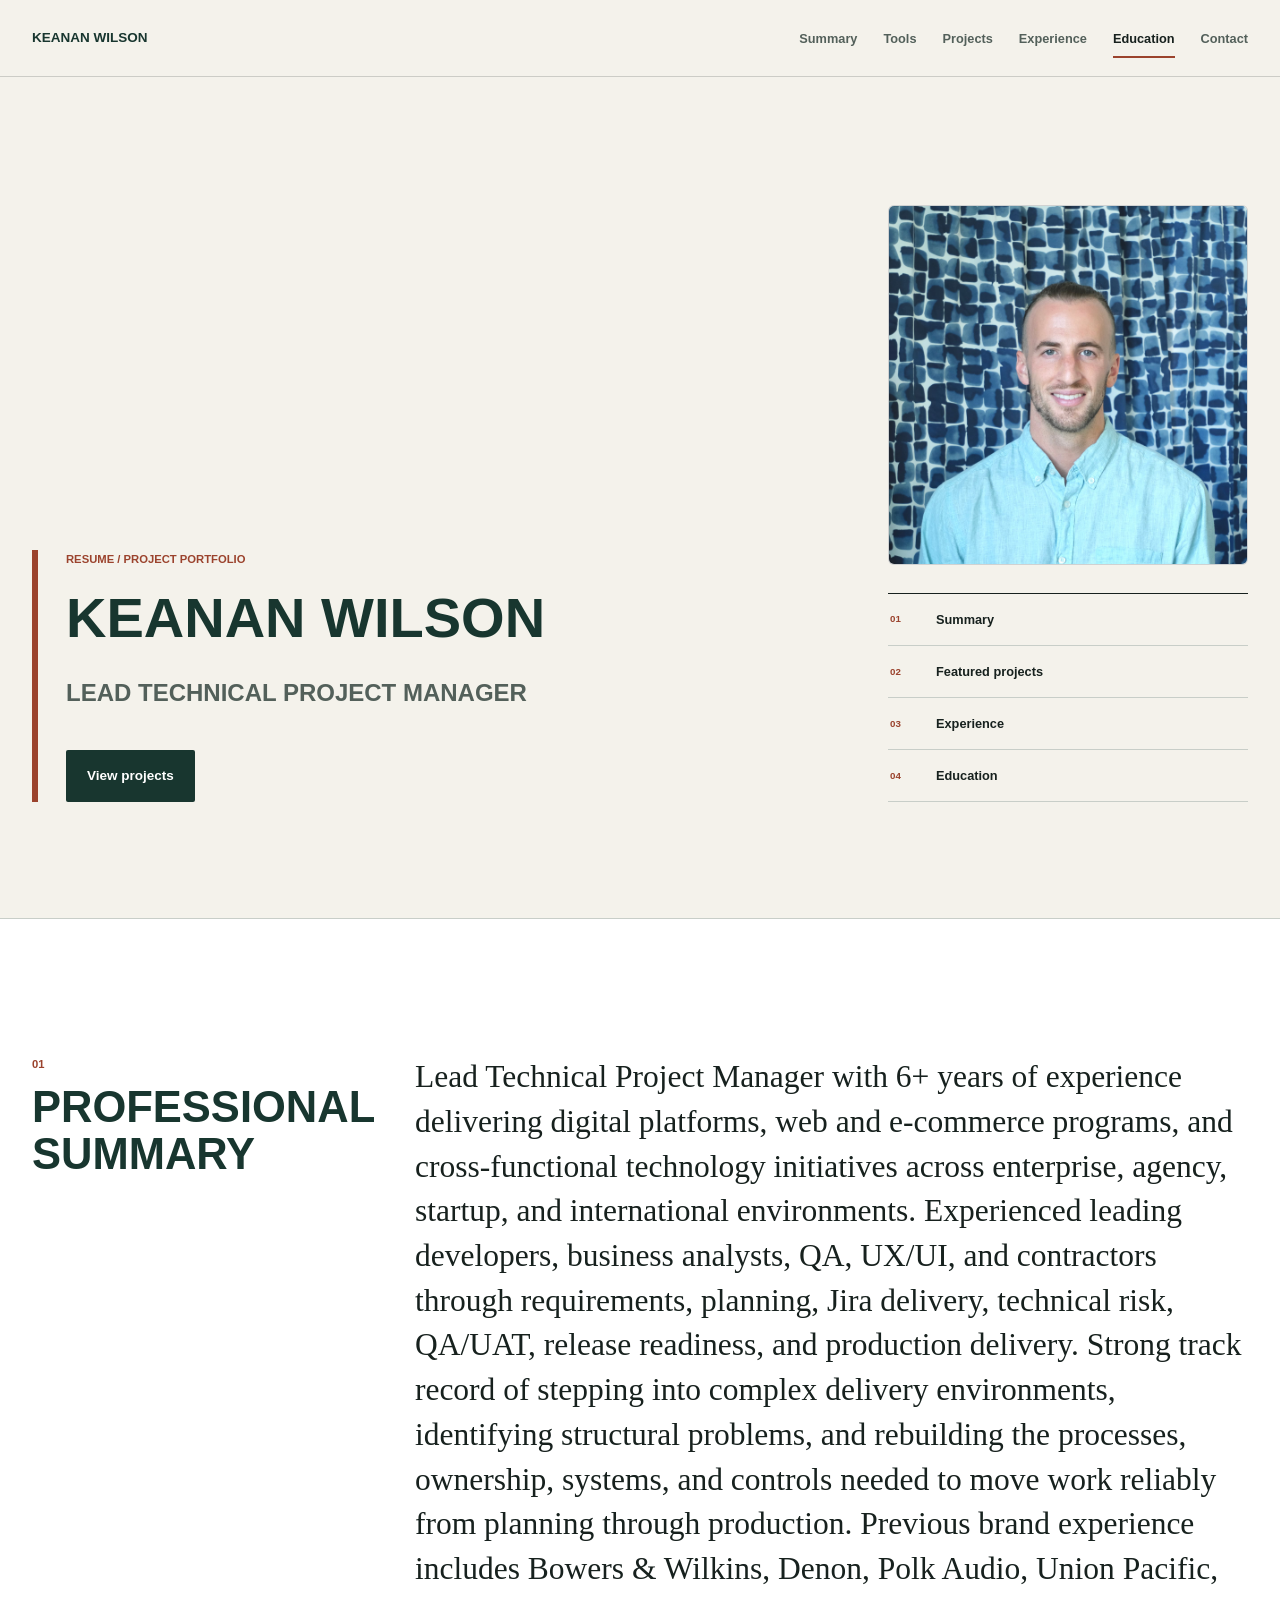
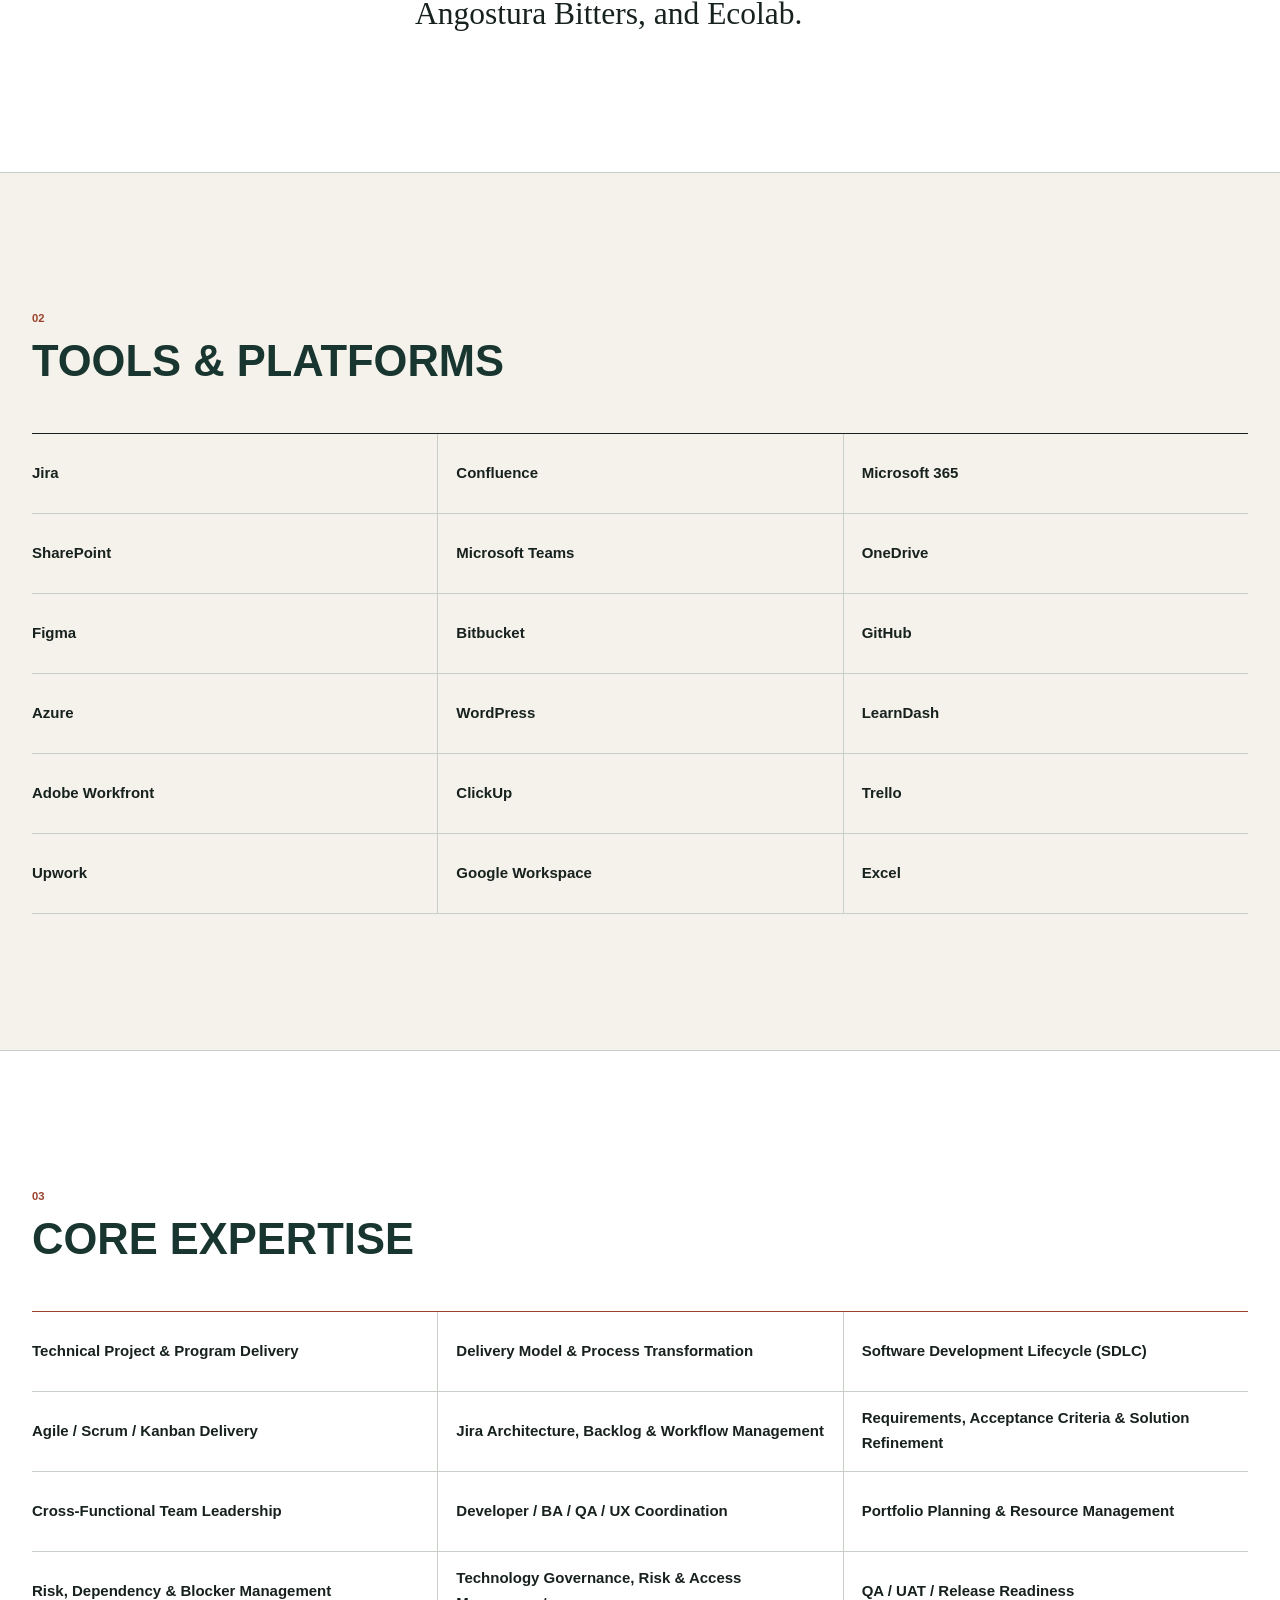
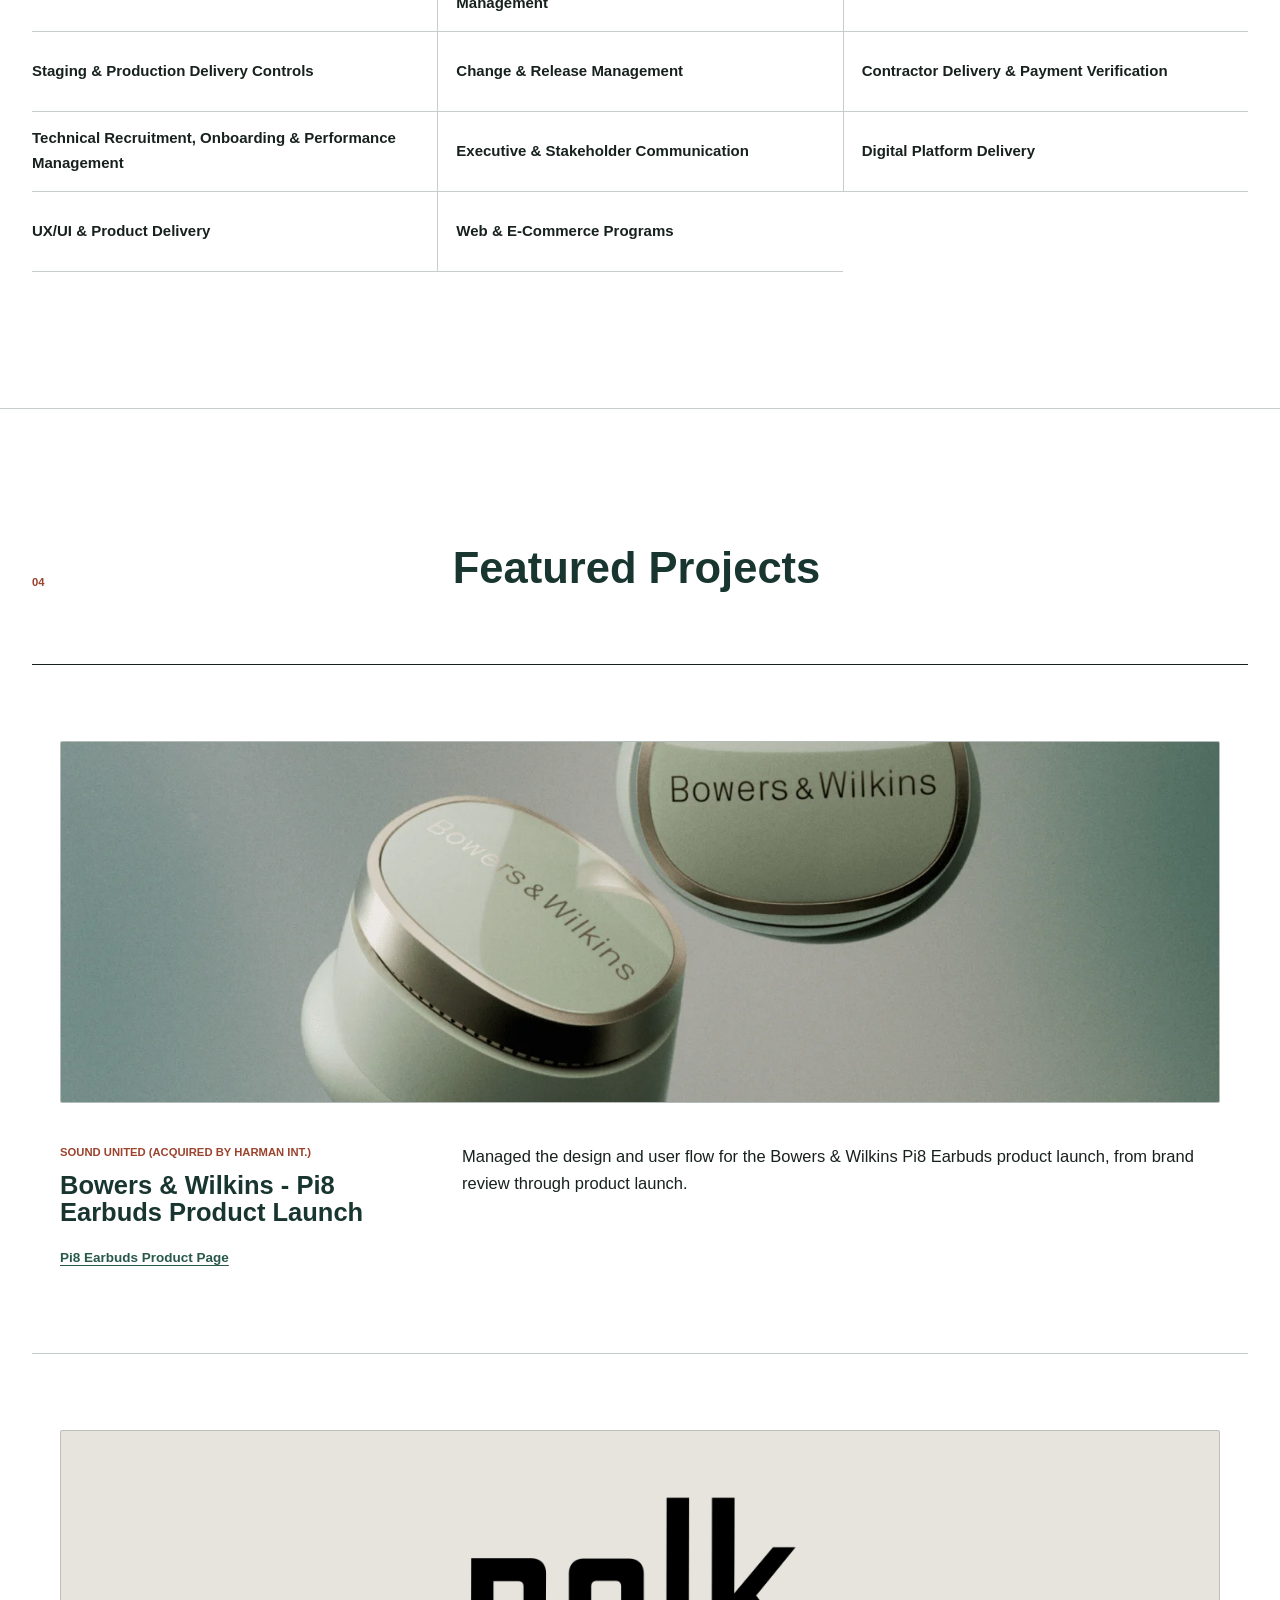
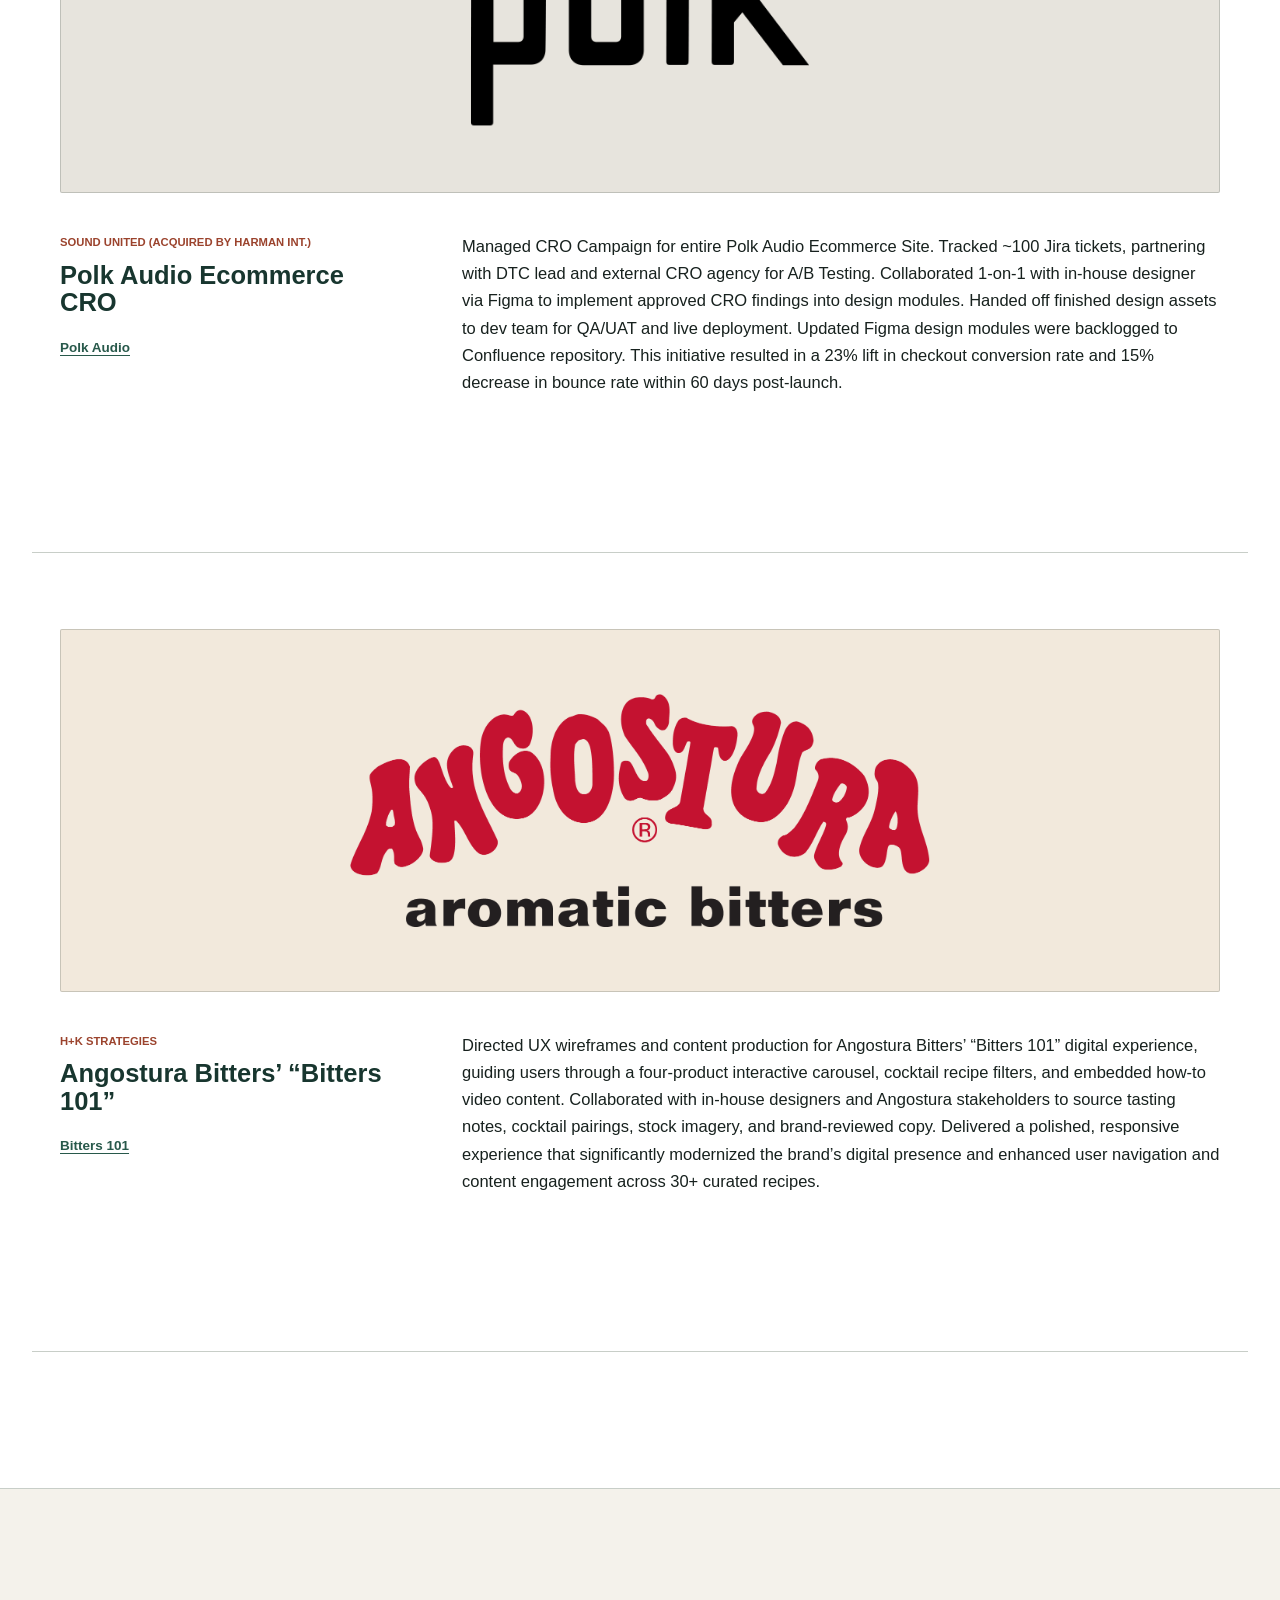
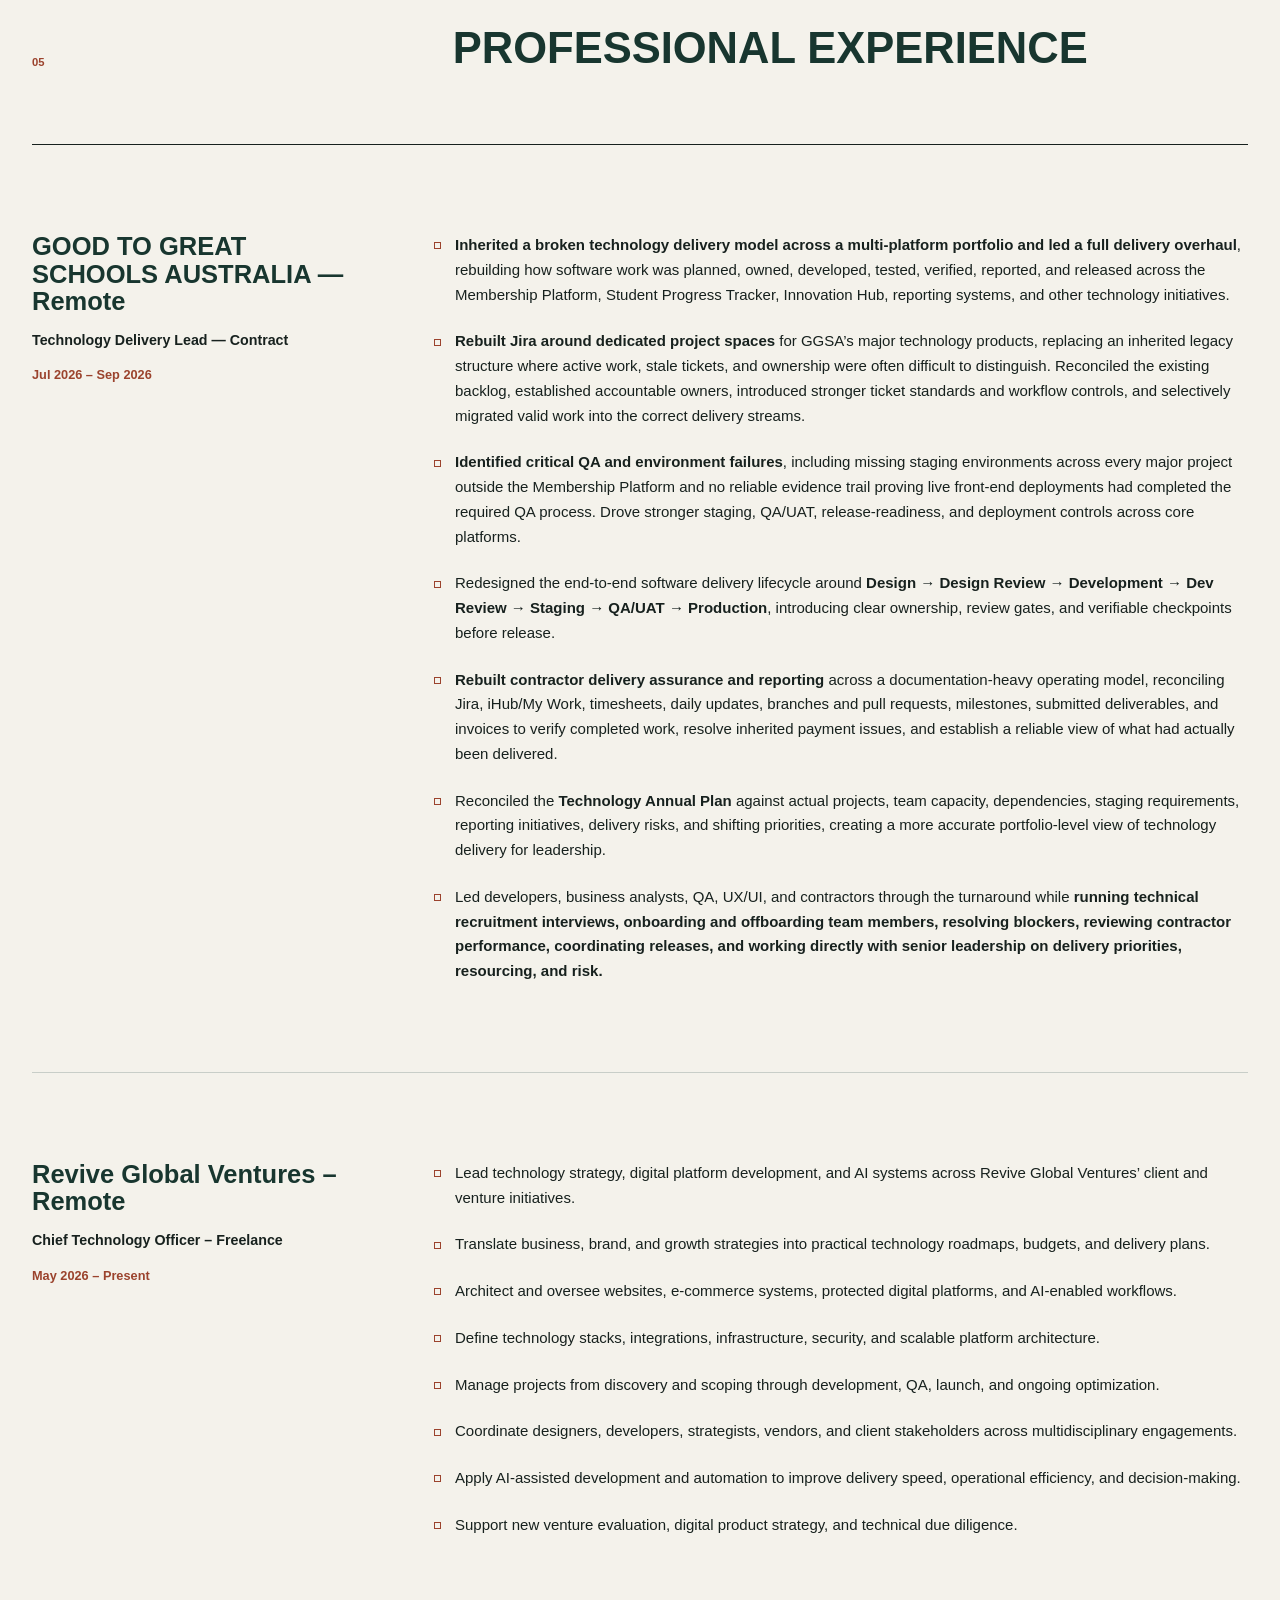
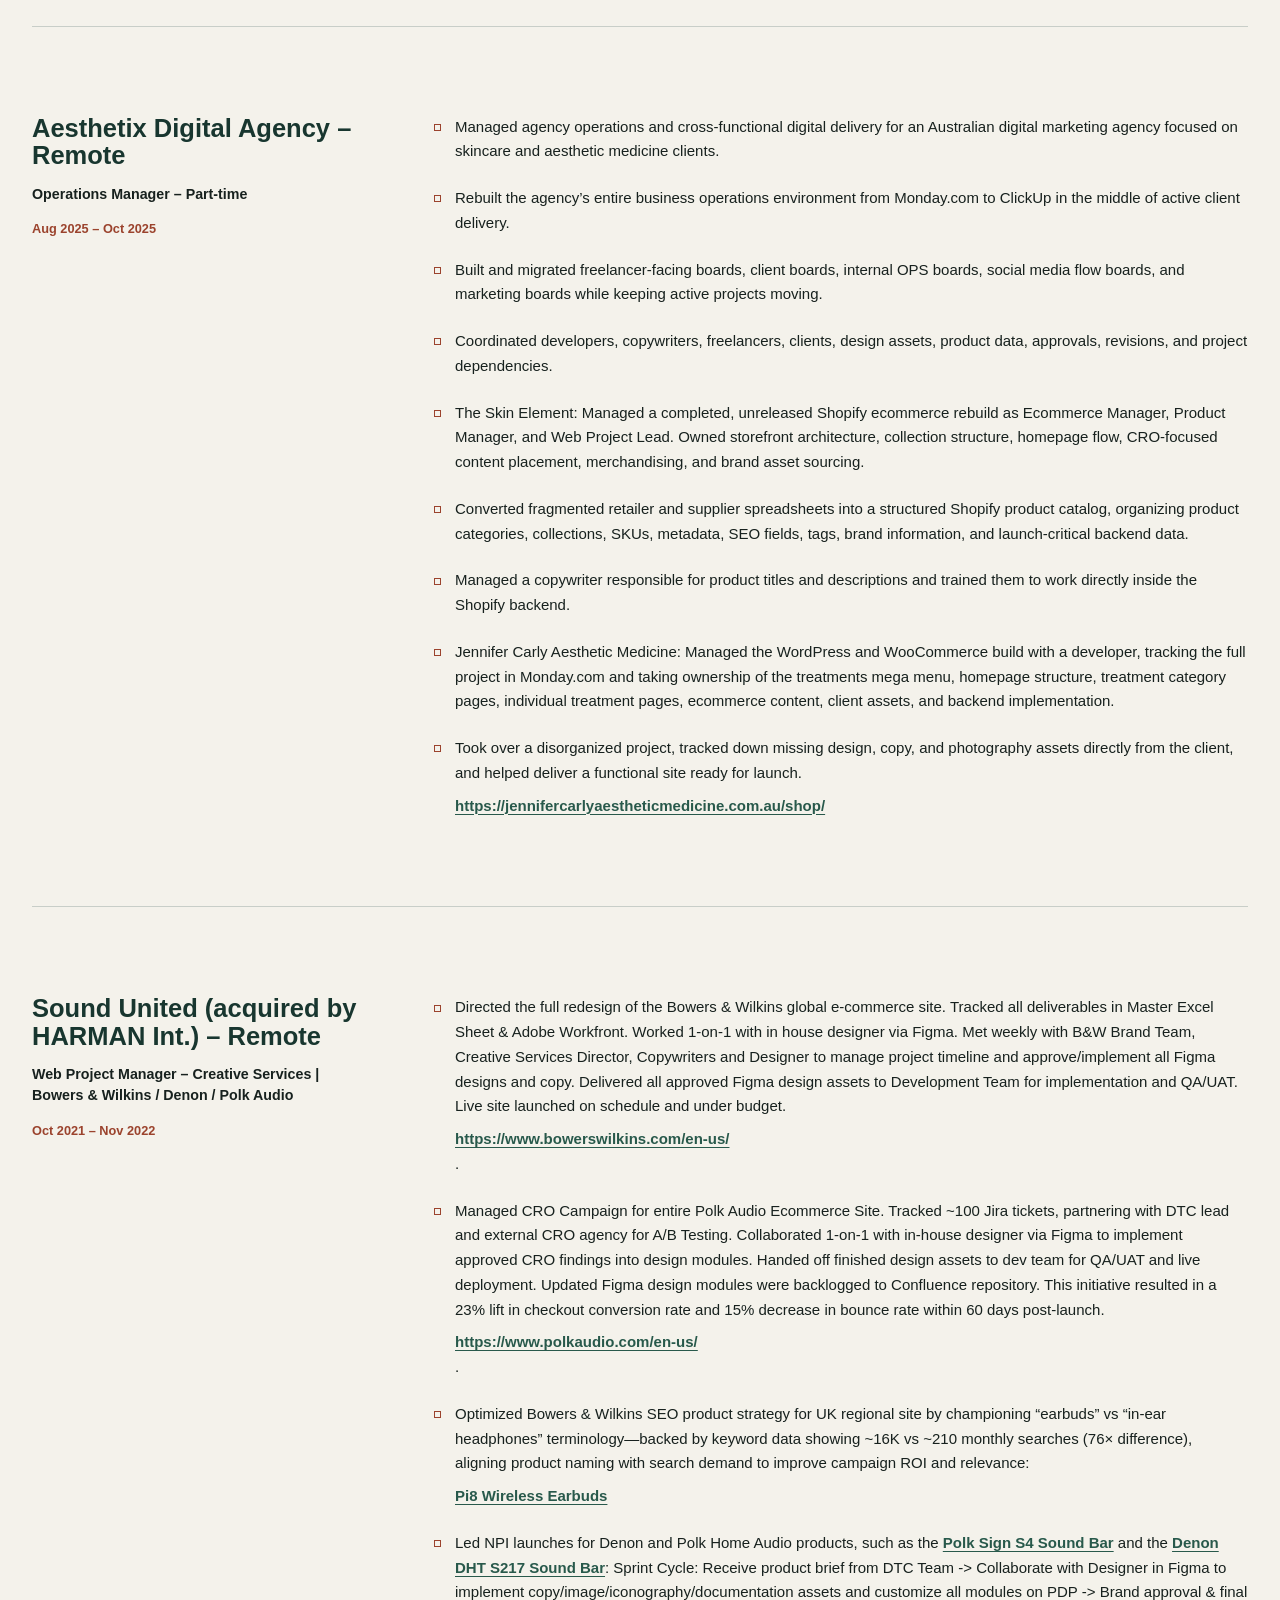
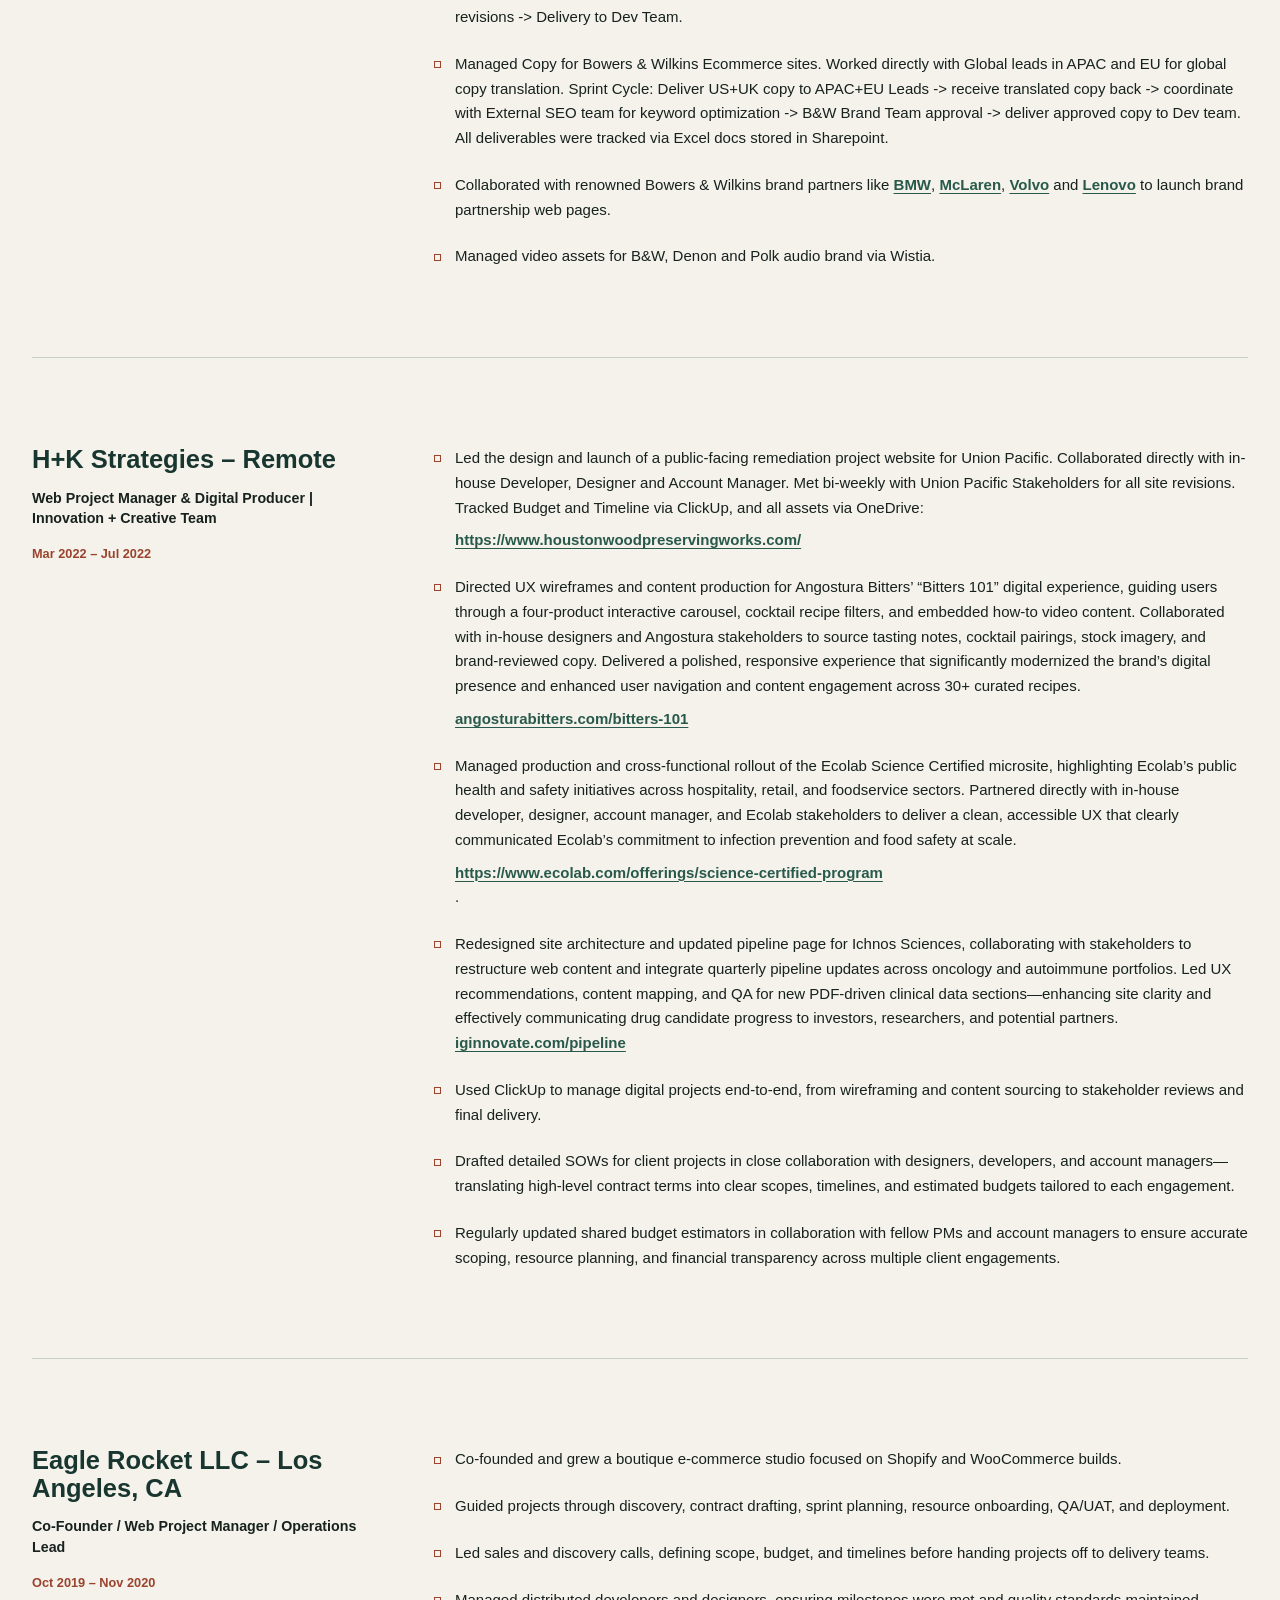
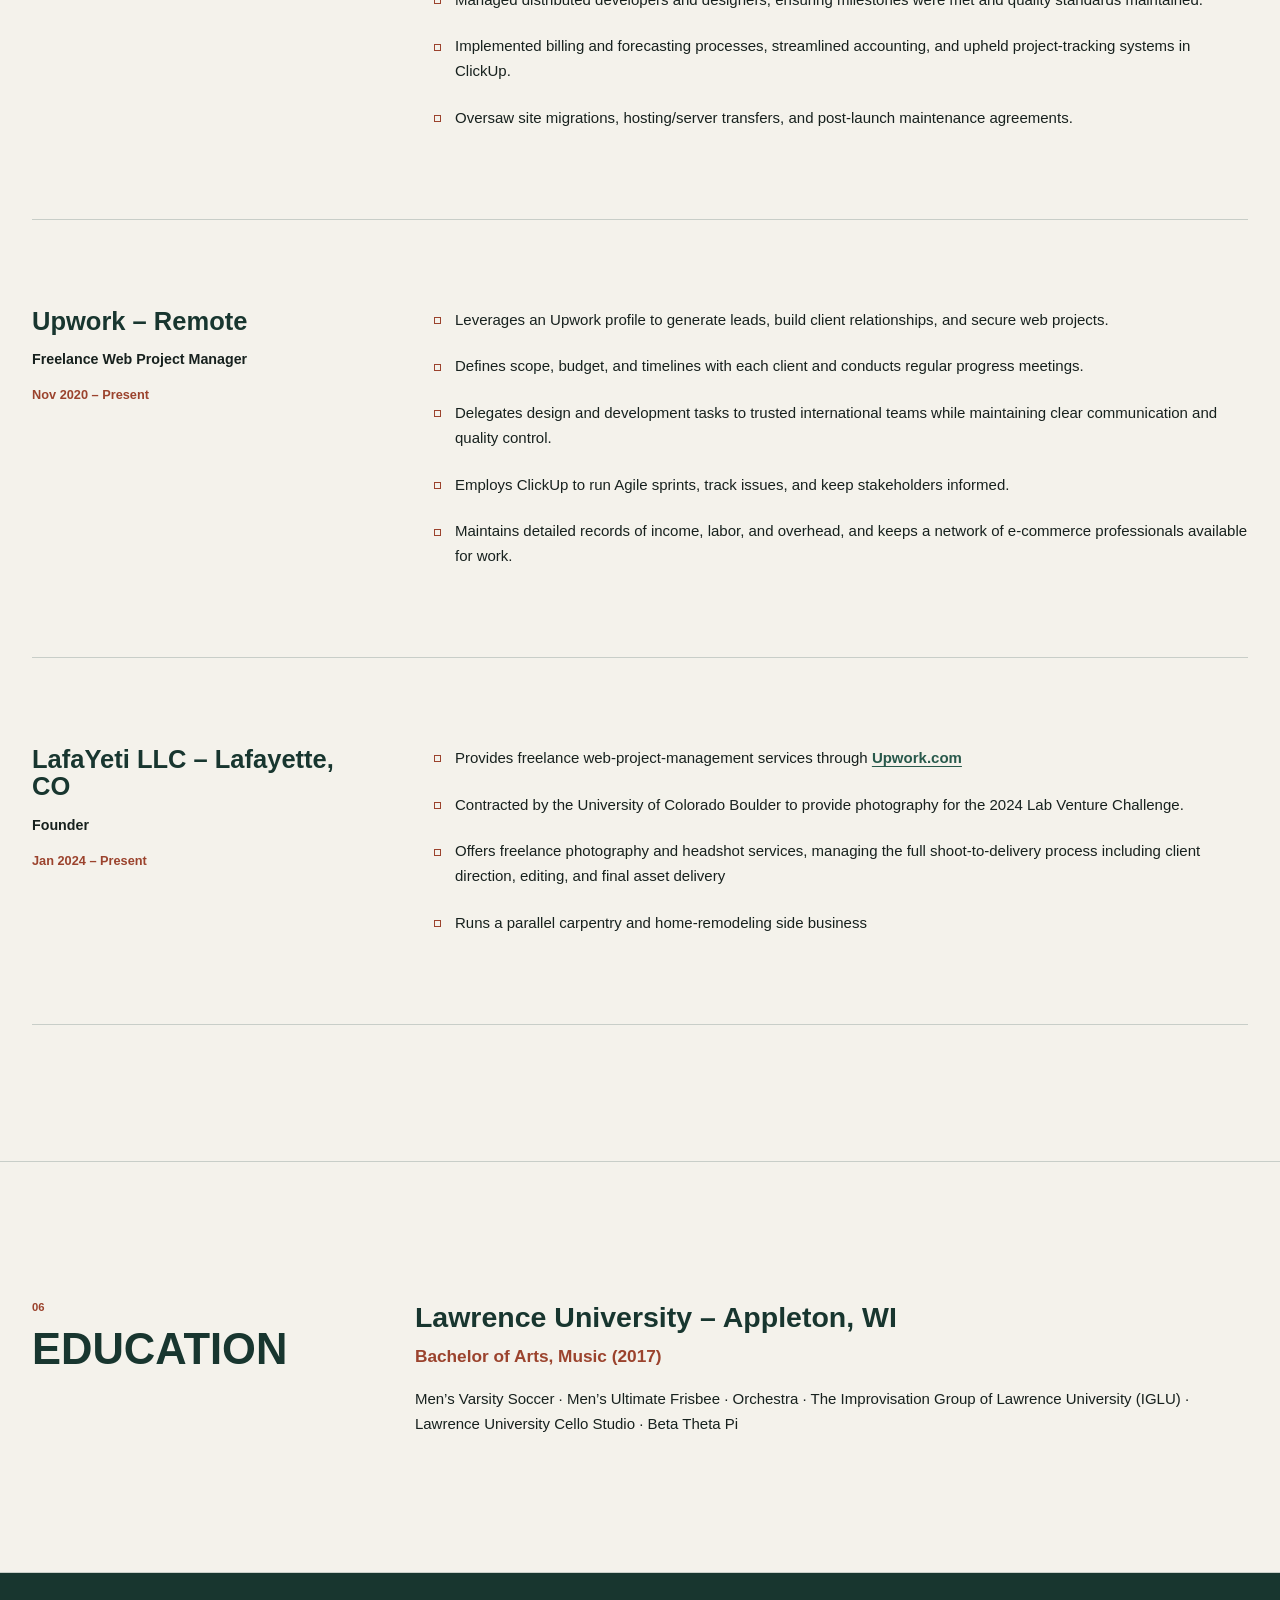
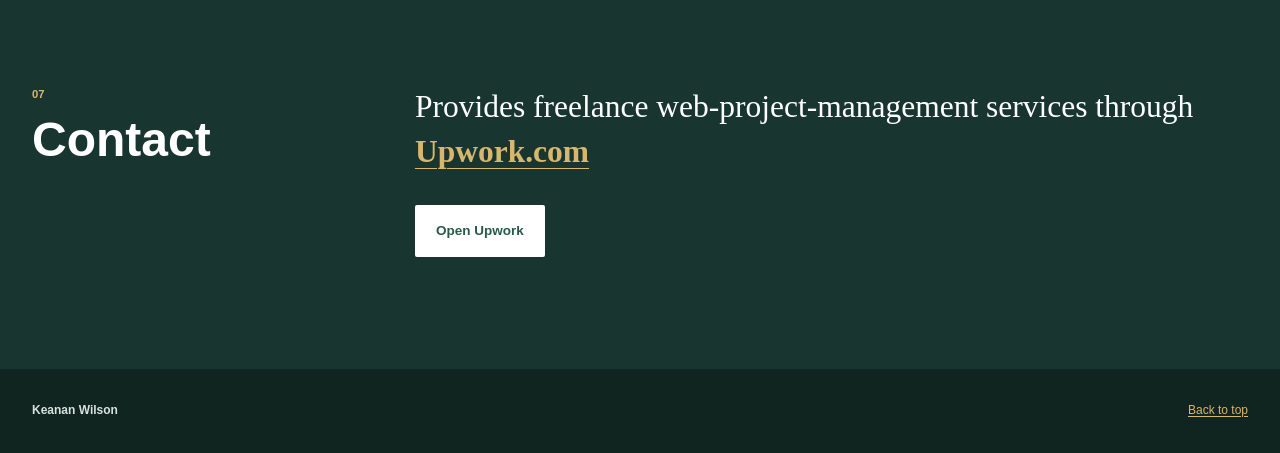
==== commit 007f7f32: "Add portrait to resume hero" ====
--- a/index.html
+++ b/index.html
@@ -10,11 +10,13 @@
     <meta property="og:description" content="Lead Technical Project Manager with 6+ years of experience delivering digital platforms, web and e-commerce programs, and cross-functional technology initiatives across enterprise, agency, startup, and international environments.">
     <meta property="og:type" content="profile">
     <meta property="og:url" content="https://lafayeti-dev.github.io/keanan-wilson-resume/">
-    <meta name="twitter:card" content="summary">
+    <meta property="og:image" content="https://lafayeti-dev.github.io/keanan-wilson-resume/assets/profile/keanan-wilson-portrait.jpg">
+    <meta property="og:image:alt" content="Portrait of Keanan Wilson">
+    <meta name="twitter:card" content="summary_large_image">
     <meta name="twitter:title" content="Keanan Wilson | Lead Technical Project Manager">
     <meta name="twitter:description" content="Lead Technical Project Manager with 6+ years of experience delivering digital platforms, web and e-commerce programs, and cross-functional technology initiatives across enterprise, agency, startup, and international environments.">
     <link rel="canonical" href="https://lafayeti-dev.github.io/keanan-wilson-resume/">
-    <link rel="stylesheet" href="./styles.css?v=20260906-1">
+    <link rel="stylesheet" href="./styles.css?v=20260907-1">
     <title>Keanan Wilson | Lead Technical Project Manager</title>
     <script>document.documentElement.classList.add('js');</script>
   </head>
@@ -50,12 +52,18 @@
             </div>
           </div>
 
-          <nav class="hero-index" aria-label="Resume sections">
-            <a href="#summary"><span>01</span> Summary</a>
-            <a href="#evidence"><span>02</span> Featured projects</a>
-            <a href="#experience"><span>03</span> Experience</a>
-            <a href="#education"><span>04</span> Education</a>
-          </nav>
+          <div class="hero-aside">
+            <figure class="hero-portrait">
+              <img src="./assets/profile/keanan-wilson-portrait.jpg" alt="Portrait of Keanan Wilson" width="1600" height="1600" fetchpriority="high" decoding="async">
+            </figure>
+
+            <nav class="hero-index" aria-label="Resume sections">
+              <a href="#summary"><span>01</span> Summary</a>
+              <a href="#evidence"><span>02</span> Featured projects</a>
+              <a href="#experience"><span>03</span> Experience</a>
+              <a href="#education"><span>04</span> Education</a>
+            </nav>
+          </div>
         </div>
       </section>
 
--- a/styles.css
+++ b/styles.css
@@ -200,6 +200,29 @@
   border-left: 6px solid var(--rust);
 }
 
+.hero-aside {
+  display: grid;
+  gap: 28px;
+  align-self: center;
+}
+
+.hero-portrait {
+  aspect-ratio: 1;
+  margin: 0;
+  overflow: hidden;
+  border: 1px solid rgba(23, 33, 30, 0.2);
+  border-radius: 6px;
+  background: var(--surface);
+}
+
+.hero-portrait img {
+  width: 100%;
+  height: 100%;
+  display: block;
+  object-fit: cover;
+  object-position: center;
+}
+
 .eyebrow,
 .section-number,
 .evidence-context {
@@ -1008,6 +1031,12 @@
     padding-block: 88px 72px;
   }
 
+  .hero-aside {
+    grid-template-columns: minmax(240px, 0.8fr) minmax(280px, 1.2fr);
+    gap: 36px;
+    align-items: end;
+  }
+
   .hero h1 {
     font-size: 32px;
   }
@@ -1100,6 +1129,19 @@
     padding-block: 72px 60px;
   }
 
+  .hero-aside {
+    grid-template-columns: 1fr;
+    gap: 28px;
+  }
+
+  .hero-portrait {
+    aspect-ratio: 4 / 3;
+  }
+
+  .hero-portrait img {
+    object-position: center 42%;
+  }
+
   .hero-copy {
     padding-left: 18px;
     border-left-width: 4px;
@@ -1249,6 +1291,7 @@
   .site-header,
   .hero-index,
   .hero-actions,
+  .hero-portrait,
   .contact-actions,
   .project-hero,
   .site-footer,
